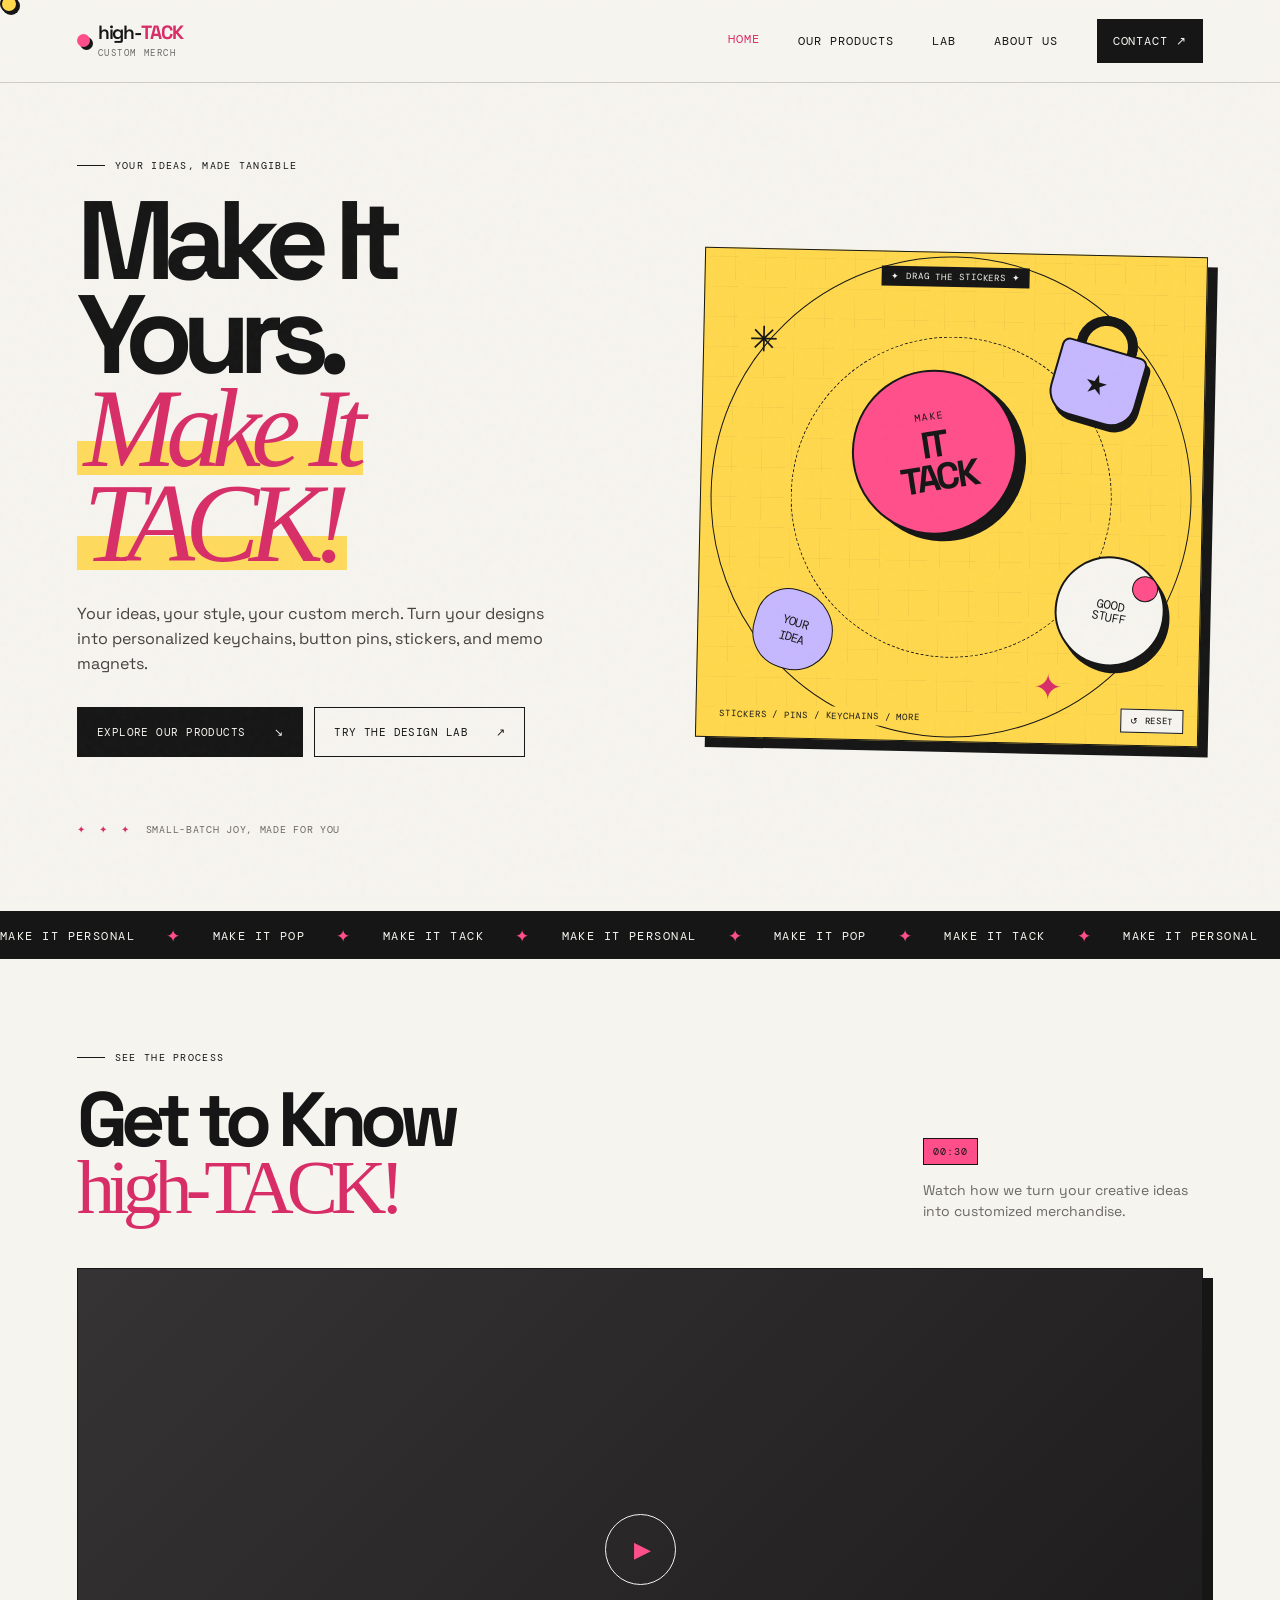
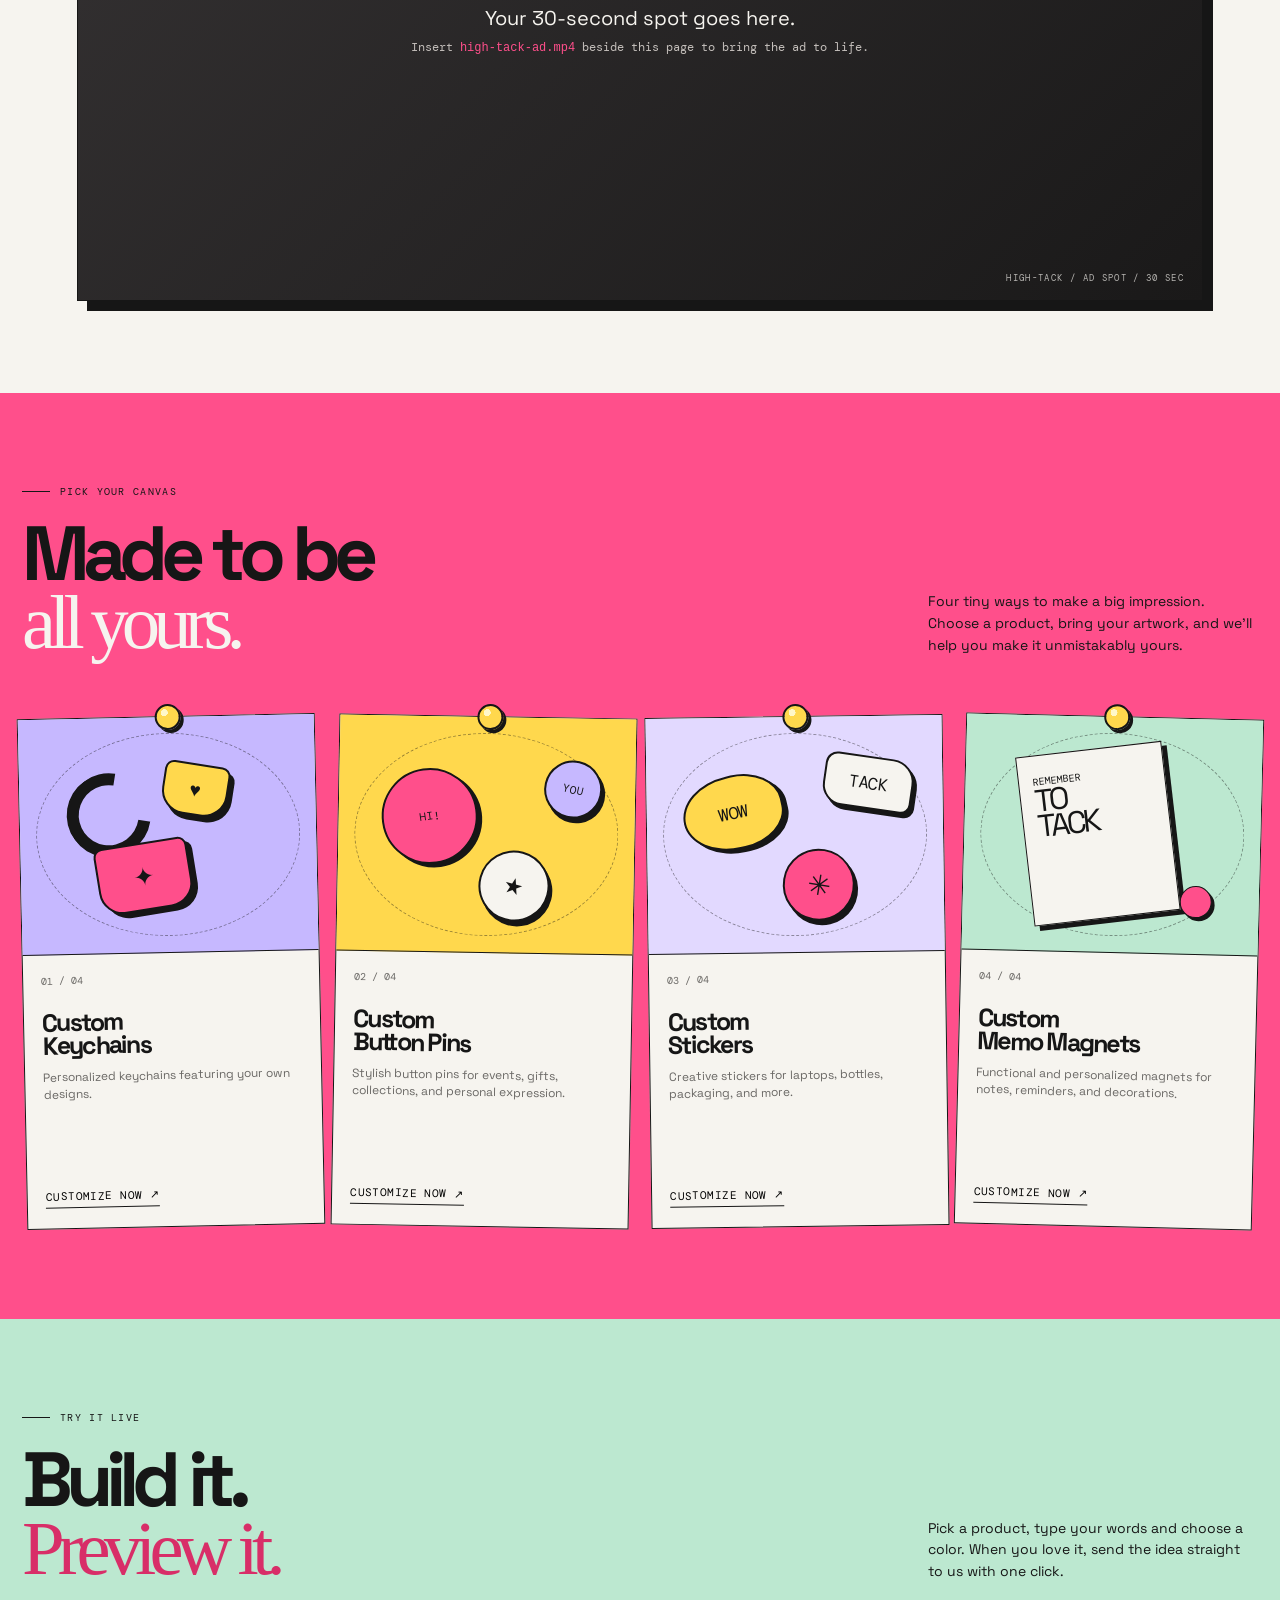
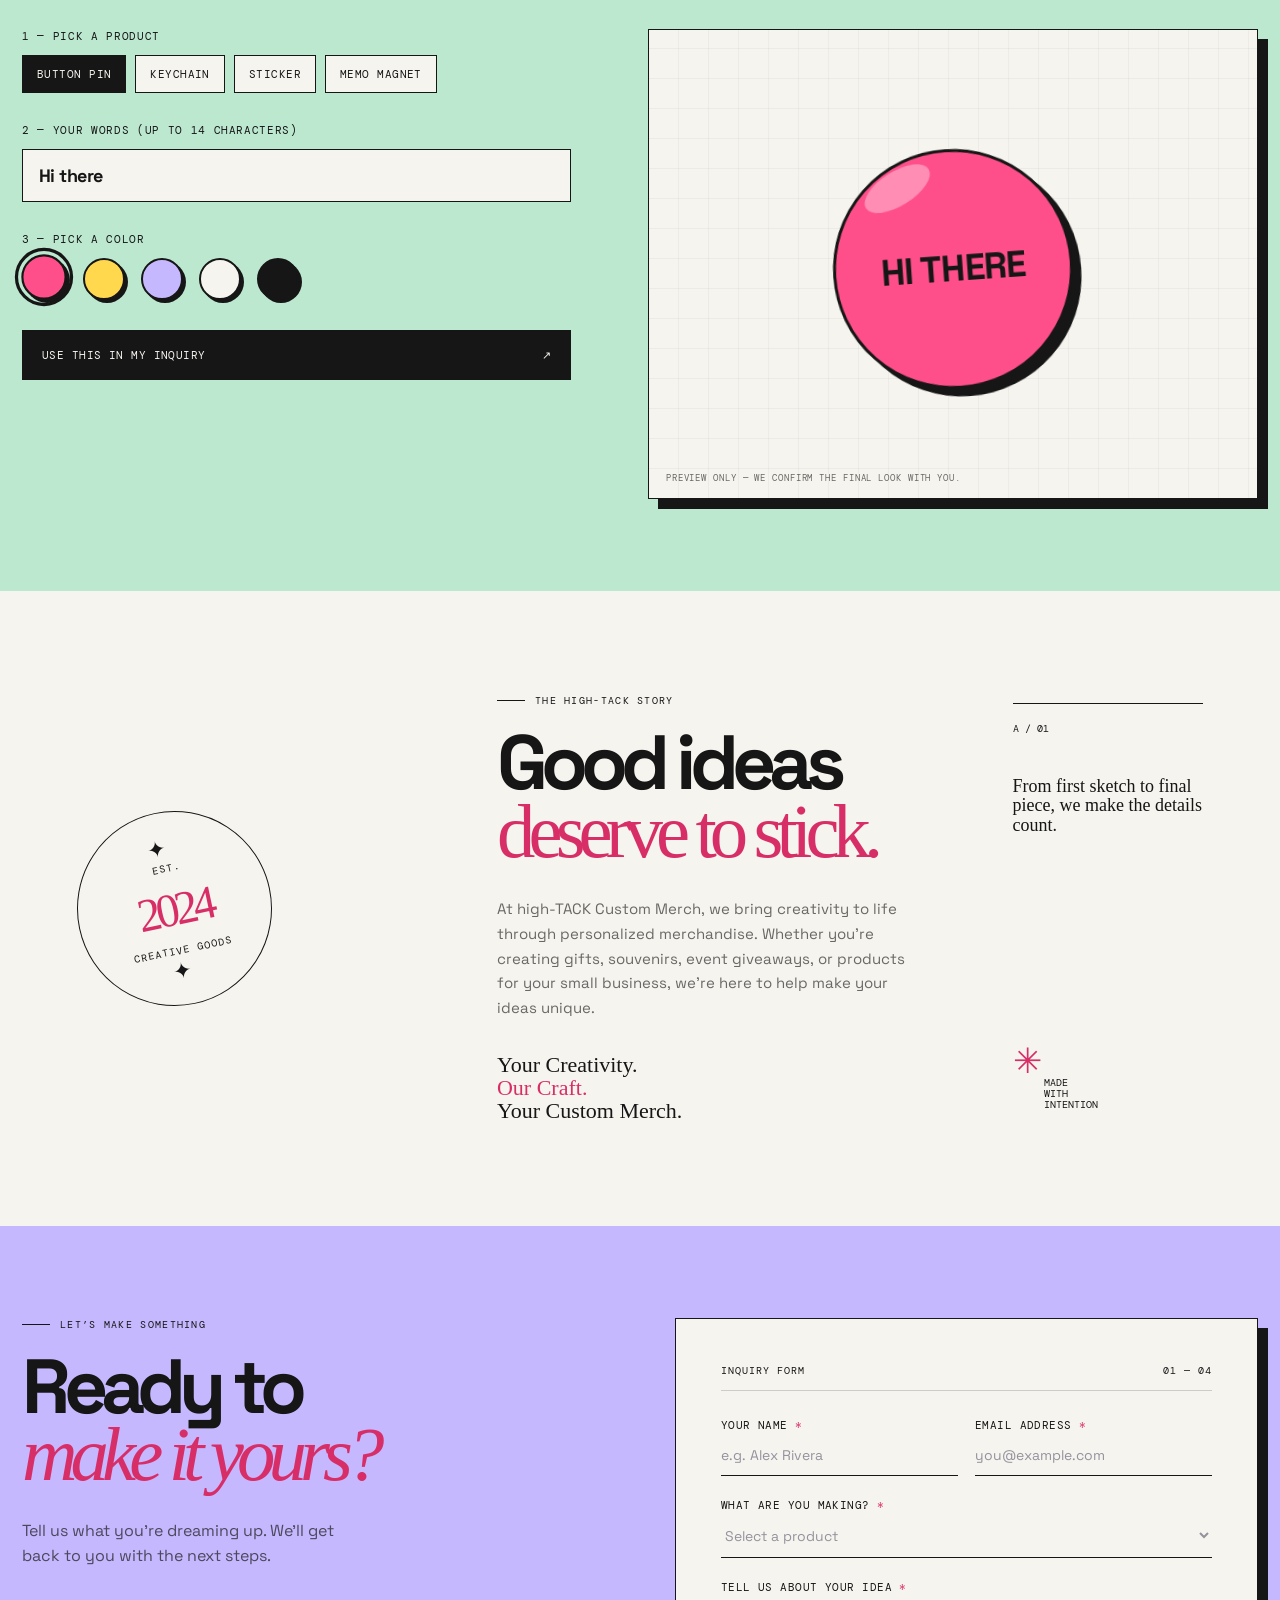
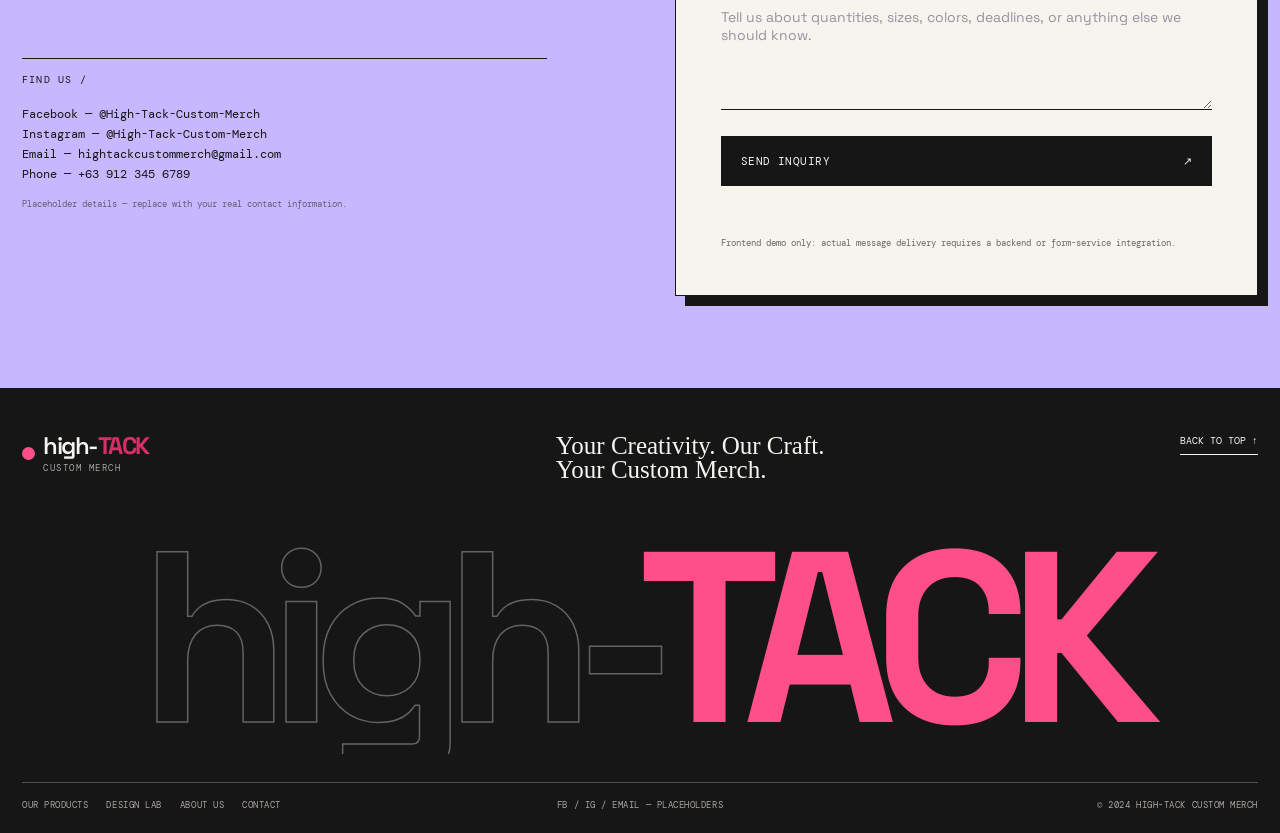
==== index.html @ 94d17070 "Merge branch 'Initial-revise' of https://github.com/xieaan/High-TACK-Custom-Merch into Initial" ====
<!doctype html>
<html lang="en">
<head>
  <meta charset="UTF-8" />
  <meta name="viewport" content="width=device-width, initial-scale=1.0" />
  <meta name="description" content="high-TACK Custom Merch turns your ideas into keychains, button pins, stickers, and memo magnets." />
  <meta name="theme-color" content="#f6f4ef" />

  <!-- Link preview info (shown when the page is shared) -->
  <meta property="og:type" content="website" />
  <meta property="og:title" content="high-TACK Custom Merch | Make It Yours" />
  <meta property="og:description" content="Turn your designs into personalized keychains, button pins, stickers, and memo magnets." />

  <title>high-TACK Custom Merch | Make It Yours</title>

  <!-- Small pink-dot favicon so the browser tab has an icon -->
  <link rel="icon" href="data:image/svg+xml,%3Csvg xmlns='http://www.w3.org/2000/svg' viewBox='0 0 64 64'%3E%3Ccircle cx='32' cy='32' r='26' fill='%23ff4f8b' stroke='%23161616' stroke-width='6'/%3E%3C/svg%3E" />

  <!-- Marks the page as "JavaScript is running" so the scroll-reveal effect is safe (content never stays hidden) -->
  <script>document.documentElement.classList.add('js');</script>

  <link rel="preconnect" href="https://fonts.googleapis.com" />
  <link rel="preconnect" href="https://fonts.gstatic.com" crossorigin />
  <link href="https://fonts.googleapis.com/css2?family=DM+Mono:wght@400;500&family=Space+Grotesk:wght@400;500;600;700&display=swap" rel="stylesheet" />
  <link rel="stylesheet" href="style.css" />
  <link rel="stylesheet" href="https://pyscript.net/releases/2024.1.1/core.css" />
  <script type="module" src="https://pyscript.net/releases/2024.1.1/core.js"></script>
</head>
<!-- The "home" anchor lives on the body because the sticky header can't be a scroll target -->
<body id="home">
  <div class="site-noise" aria-hidden="true"></div>

  <!-- The "tack thread" scroll progress bar -->
  <div class="tack-progress" aria-hidden="true"><span></span></div>

  <header class="site-header">
    <nav class="nav-shell" aria-label="Main navigation">
      <a class="brand-lockup" href="#home" aria-label="high-TACK Custom Merch home">
        <span class="brand-dot" aria-hidden="true"></span>
        <span class="brand-wordmark">high-<strong>TACK</strong></span>
        <span class="brand-subline">custom merch</span>
      </a>
      <button class="menu-toggle" type="button" aria-expanded="false" aria-controls="site-menu">
        <span></span><span></span><span></span>
        <span class="sr-only">Open navigation menu</span>
      </button>
      <div class="site-menu" id="site-menu">
        <a class="active" href="#home" aria-current="true">Home</a>
        <a href="#products">Our Products</a>
        <a href="#lab">Lab</a>
        <a href="#about">About Us</a>
        <a href="#contact" class="nav-cta">Contact <span aria-hidden="true">↗</span></a>
      </div>
    </nav>
  </header>

  <main>
    <section class="hero-section section-pad">
      <div class="hero-copy">
        <p class="eyebrow"><span class="eyebrow-line"></span> Your ideas, made tangible</p>
        <h1>Make It Yours.<br /><em>Make It TACK!</em></h1>
        <p class="hero-lede">Your ideas, your style, your custom merch. Turn your designs into personalized keychains, button pins, stickers, and memo magnets.</p>
        <div class="hero-actions">
          <a class="button button-dark" href="#products">Explore Our Products <span aria-hidden="true">↘</span></a>
          <a class="button button-light" href="#lab">Try the Design Lab <span aria-hidden="true">↗</span></a>
        </div>
        <div class="hero-proof"><span class="proof-stars" aria-hidden="true">✦ ✦ ✦</span><span>Small-batch joy, made for you</span></div>
      </div>

      <!-- The stickers marked "draggable" can be moved around -->
      <div class="hero-art" role="group" aria-label="Interactive sticker collage. Drag the stickers to rearrange them.">
        <div class="art-orbit orbit-one" aria-hidden="true"></div>
        <div class="art-orbit orbit-two" aria-hidden="true"></div>
        <div class="art-sticker sticker-main draggable" tabindex="0" role="button" aria-roledescription="draggable sticker" aria-label="Make it TACK sticker. Drag it, or use the arrow keys to move it."><span>MAKE</span><strong>IT<br />TACK</strong></div>
        <div class="art-sticker sticker-pink draggable" tabindex="0" role="button" aria-roledescription="draggable sticker" aria-label="Your idea sticker. Drag it, or use the arrow keys to move it."><span>YOUR<br />IDEA</span></div>
        <div class="art-keychain draggable" tabindex="0" role="button" aria-roledescription="draggable keychain" aria-label="Star keychain. Drag it, or use the arrow keys to move it."><div class="key-ring"></div><div class="key-tag">★</div></div>
        <div class="art-pin draggable" tabindex="0" role="button" aria-roledescription="draggable pin" aria-label="Good stuff pin. Drag it, or use the arrow keys to move it."><span>GOOD<br />STUFF</span></div>
        <div class="art-spark spark-a" aria-hidden="true">✳</div>
        <div class="art-spark spark-b" aria-hidden="true">✦</div>
        <p class="art-hint" aria-hidden="true">✦ Drag the stickers ✦</p>
        <p class="art-caption">STICKERS / PINS / KEYCHAINS / MORE</p>
        <button class="art-reset" type="button">↺ Reset</button>
      </div>
    </section>

    <!-- Decorative slogan strip. The script at the bottom repeats this set so the loop is seamless. -->
    <section class="marquee-bar" aria-label="Brand slogans">
      <div class="marquee-track" aria-hidden="true" style="padding-right: 31px;"><span>MAKE IT PERSONAL</span><span class="marquee-star">✦</span><span>MAKE IT POP</span><span class="marquee-star">✦</span><span>MAKE IT TACK</span><span class="marquee-star">✦</span></div>
    </section>

    <section class="video-section section-pad" id="ad">
      <div class="section-heading split-heading reveal">
        <div>
          <p class="eyebrow"><span class="eyebrow-line"></span> See the process</p>
          <h2>Get to Know<br /><span>high-TACK!</span></h2>
        </div>
        <div class="heading-note"><span class="duration-badge">00:30</span><p>Watch how we turn your creative ideas into customized merchandise.</p></div>
      </div>
      <div class="video-frame reveal">
        <video id="promo-video" controls playsinline preload="metadata" aria-label="high-TACK 30-second promotional advertisement">
          <source src="high-tack-ad.mp4" type="video/mp4" />
          Your browser does not support the video element.
        </video>
        <div class="video-fallback" id="video-fallback" hidden>
          <div class="play-disc" aria-hidden="true">▶</div>
          <p class="fallback-title">Your 30-second spot goes here.</p>
          <p>Insert <code>high-tack-ad.mp4</code> beside this page to bring the ad to life.</p>
        </div>
        <div class="video-corner-label">HIGH-TACK / AD SPOT / 30 SEC</div>
      </div>
    </section>

    <section class="products-section section-pad" id="products">
      <div class="section-heading products-heading reveal">
        <div>
          <p class="eyebrow"><span class="eyebrow-line"></span> Pick your canvas</p>
          <h2>Made to be<br /><span>all yours.</span></h2>
        </div>
        <p class="section-intro">Four tiny ways to make a big impression. Choose a product, bring your artwork, and we’ll help you make it unmistakably yours.</p>
      </div>
      <div class="product-grid">
        <article class="product-card product-pink">
          <div class="product-art art-keychains"><div class="mini-ring"></div><div class="mini-tag">✦</div><div class="mini-tag mini-tag-two">♥</div></div>
          <div class="product-meta"><span class="product-number">01 / 04</span><h3>Custom<br />Keychains</h3><p>Personalized keychains featuring your own designs.</p><button class="text-button js-customize" type="button" data-product="Custom Keychains">Customize Now <span aria-hidden="true">↗</span></button></div>
        </article>
        <article class="product-card product-yellow">
          <div class="product-art art-buttons"><div class="button-pin pin-one">HI!</div><div class="button-pin pin-two">★</div><div class="button-pin pin-three">YOU</div></div>
          <div class="product-meta"><span class="product-number">02 / 04</span><h3>Custom<br />Button Pins</h3><p>Stylish button pins for events, gifts, collections, and personal expression.</p><button class="text-button js-customize" type="button" data-product="Custom Button Pins">Customize Now <span aria-hidden="true">↗</span></button></div>
        </article>
        <article class="product-card product-lilac">
          <div class="product-art art-stickers"><span class="sticker-shape sticker-shape-one">WOW</span><span class="sticker-shape sticker-shape-two">✳</span><span class="sticker-shape sticker-shape-three">TACK</span></div>
          <div class="product-meta"><span class="product-number">03 / 04</span><h3>Custom<br />Stickers</h3><p>Creative stickers for laptops, bottles, packaging, and more.</p><button class="text-button js-customize" type="button" data-product="Custom Stickers">Customize Now <span aria-hidden="true">↗</span></button></div>
        </article>
        <article class="product-card product-mint">
          <div class="product-art art-magnets"><div class="memo-card">REMEMBER<br /><strong>TO<br />TACK</strong></div><div class="magnet-dot"></div></div>
          <div class="product-meta"><span class="product-number">04 / 04</span><h3>Custom<br />Memo Magnets</h3><p>Functional and personalized magnets for notes, reminders, and decorations.</p><button class="text-button js-customize" type="button" data-product="Custom Memo Magnets">Customize Now <span aria-hidden="true">↗</span></button></div>
        </article>
      </div>
    </section>

    <!-- The Design Lab. Visitors preview an idea, then send it to the inquiry form. -->
    <section class="lab-section section-pad" id="lab">
      <div class="section-heading lab-heading reveal">
        <div>
          <p class="eyebrow"><span class="eyebrow-line"></span> Try it live</p>
          <h2>Build it.<br /><span>Preview it.</span></h2>
        </div>
        <p class="section-intro">Pick a product, type your words and choose a color. When you love it, send the idea straight to us with one click.</p>
      </div>

      <div class="lab-grid reveal">
        <div class="lab-controls" id="lab-controls">
          <fieldset>
            <legend>1 — Pick a product</legend>
            <div class="choice-row">
              <label class="choice"><input type="radio" name="lab-type" value="pin" checked /><span>Button Pin</span></label>
              <label class="choice"><input type="radio" name="lab-type" value="keychain" /><span>Keychain</span></label>
              <label class="choice"><input type="radio" name="lab-type" value="sticker" /><span>Sticker</span></label>
              <label class="choice"><input type="radio" name="lab-type" value="magnet" /><span>Memo Magnet</span></label>
            </div>
          </fieldset>

          <div class="lab-field">
            <label class="lab-legend" for="lab-text-input">2 — Your words (up to 14 characters)</label>
            <input id="lab-text-input" type="text" maxlength="14" value="Hi there" autocomplete="off" />
          </div>

          <fieldset>
            <legend>3 — Pick a color</legend>
            <div class="swatch-row">
              <label class="swatch"><input type="radio" name="lab-color" value="Hot Pink" data-bg="#ff4f8b" data-fg="#161616" checked /><span class="swatch-dot" style="background:#ff4f8b"></span><span class="sr-only">Hot Pink</span></label>
              <label class="swatch"><input type="radio" name="lab-color" value="Sunny Yellow" data-bg="#ffd84d" data-fg="#161616" /><span class="swatch-dot" style="background:#ffd84d"></span><span class="sr-only">Sunny Yellow</span></label>
              <label class="swatch"><input type="radio" name="lab-color" value="Lilac" data-bg="#c6b8ff" data-fg="#161616" /><span class="swatch-dot" style="background:#c6b8ff"></span><span class="sr-only">Lilac</span></label>
              <label class="swatch"><input type="radio" name="lab-color" value="Paper White" data-bg="#f6f4ef" data-fg="#161616" /><span class="swatch-dot" style="background:#f6f4ef"></span><span class="sr-only">Paper White</span></label>
              <label class="swatch"><input type="radio" name="lab-color" value="Ink Black" data-bg="#161616" data-fg="#f6f4ef" /><span class="swatch-dot" style="background:#161616"></span><span class="sr-only">Ink Black</span></label>
            </div>
          </fieldset>

          <button class="button button-dark lab-send" id="lab-send" type="button">Use this in my inquiry <span aria-hidden="true">↗</span></button>
          <p class="lab-status" id="lab-status" role="status" aria-live="polite"></p>
        </div>

        <div class="lab-stage" id="lab-stage" data-type="pin">
          <div class="lab-item" id="lab-item"><span id="lab-preview-text">Hi there</span></div>
          <p class="lab-caption">Preview only — we confirm the final look with you.</p>
        </div>
      </div>
    </section>

    <section class="about-section section-pad" id="about">
      <div class="about-stamp" aria-hidden="true"><span>EST.</span><strong>2024</strong><span>CREATIVE GOODS</span></div>
      <div class="about-copy reveal"><p class="eyebrow"><span class="eyebrow-line"></span> The high-TACK story</p><h2>Good ideas<br /><span>deserve to stick.</span></h2><p>At high-TACK Custom Merch, we bring creativity to life through personalized merchandise. Whether you're creating gifts, souvenirs, event giveaways, or products for your small business, we're here to help make your ideas unique.</p><p class="about-tagline">Your Creativity.<br /><strong>Our Craft.</strong><br />Your Custom Merch.</p></div>
      <div class="about-side"><div class="side-note"><span class="side-note-number">A / 01</span><p>From first sketch to final piece, we make the details count.</p></div><div class="side-doodle" aria-hidden="true">✳<br /><span>made<br />with<br />intention</span></div></div>
    </section>

    <section class="contact-section section-pad" id="contact">
      <div class="contact-intro reveal"><p class="eyebrow"><span class="eyebrow-line"></span> Let’s make something</p><h2>Ready to<br /><em>make it yours?</em></h2><p>Tell us what you’re dreaming up. We’ll get back to you with the next steps.</p><div class="contact-placeholder"><span>FIND US /</span><p>Facebook — @High-Tack-Custom-Merch<br />Instagram — @High-Tack-Custom-Merch<br />Email — hightackcustommerch@gmail.com<br />Phone — +63 912 345 6789</p><small>Placeholder details — replace with your real contact information.</small></div></div>

      <!-- onsubmit stops the page from reloading if the form is sent before Python has finished loading -->
      <form class="inquiry-form reveal" id="inquiry-form" novalidate onsubmit="event.preventDefault()" aria-describedby="form-feedback">
        <div class="form-topline"><span>INQUIRY FORM</span><span>01 — 04</span></div>
        <div class="field-grid"><label for="name">Your name <span>*</span><input id="name" name="name" type="text" autocomplete="name" placeholder="e.g. Alex Rivera" required /></label><label for="email">Email address <span>*</span><input id="email" name="email" type="email" autocomplete="email" placeholder="you@example.com" required /></label></div>
        <label for="product">What are you making? <span>*</span><select id="product" name="product" required><option value="">Select a product</option><option>Custom Keychains</option><option>Custom Button Pins</option><option>Custom Stickers</option><option>Custom Memo Magnets</option><option>Something else</option></select></label>
        <label for="message">Tell us about your idea <span>*</span><textarea id="message" name="message" rows="5" placeholder="Tell us about quantities, sizes, colors, deadlines, or anything else we should know." required></textarea></label>
        <button class="button button-dark form-submit" type="submit">Send Inquiry <span aria-hidden="true">↗</span></button>
        <div class="form-feedback" id="form-feedback" role="status" aria-live="polite"></div>
        <p class="form-disclaimer">Frontend demo only: actual message delivery requires a backend or form-service integration.</p>
      </form>
    </section>
  </main>

  <footer class="site-footer">
    <div class="footer-main"><a class="brand-lockup footer-brand" href="#home"><span class="brand-dot" aria-hidden="true"></span><span class="brand-wordmark">high-<strong>TACK</strong></span><span class="brand-subline">custom merch</span></a><p class="footer-tagline">Your Creativity. Our Craft.<br />Your Custom Merch.</p><a class="back-to-top" href="#home">Back to top <span aria-hidden="true">↑</span></a></div>
    <!-- Giant decorative wordmark -->
    <p class="footer-giant" aria-hidden="true">high-<span>TACK</span></p>
    <div class="footer-bottom"><div class="footer-links"><a href="#products">Our Products</a><a href="#lab">Design Lab</a><a href="#about">About Us</a><a href="#contact">Contact</a></div><div class="footer-social">FB / IG / EMAIL — placeholders</div><p>© 2024 high-TACK Custom Merch</p></div>
  </footer>

  <script>
    // Small presentation-only behavior stays in JavaScript; Python handles form feedback and validation.

    // ---------- Mobile menu ----------
    const menuToggle = document.querySelector('.menu-toggle');
    const siteMenu = document.querySelector('.site-menu');
    const menuLabel = menuToggle.querySelector('.sr-only');

    function setMenu(open) {
      menuToggle.setAttribute('aria-expanded', String(open));
      siteMenu.classList.toggle('is-open', open);
      menuLabel.textContent = open ? 'Close navigation menu' : 'Open navigation menu';
    }

    menuToggle.addEventListener('click', () => {
      setMenu(menuToggle.getAttribute('aria-expanded') !== 'true');
    });
    siteMenu.querySelectorAll('a').forEach((link) => link.addEventListener('click', () => setMenu(false)));

    // Esc closes the menu and puts the keyboard focus back on the button
    document.addEventListener('keydown', (event) => {
      if (event.key === 'Escape' && menuToggle.getAttribute('aria-expanded') === 'true') {
        setMenu(false);
        menuToggle.focus();
      }
    });

    // Clicking anywhere outside the menu closes it
    document.addEventListener('click', (event) => {
      if (!siteMenu.contains(event.target) && !menuToggle.contains(event.target)) setMenu(false);
    });

    // Growing the window to desktop size closes the mobile menu
    window.matchMedia('(min-width: 901px)').addEventListener('change', (event) => {
      if (event.matches) setMenu(false);
    });

    // ---------- Highlight the nav link for the section you are viewing ----------
    const navLinks = siteMenu.querySelectorAll('a:not(.nav-cta)');
    // Listed in page order. The last one whose top has passed the "reading line" wins.
    const spyTargets = [
      { section: document.querySelector('.hero-section'), href: '#home' },
      { section: document.querySelector('#ad'),           href: '#home' },     // video section keeps Home lit
      { section: document.querySelector('#products'),     href: '#products' },
      { section: document.querySelector('#lab'),          href: '#lab' },
      { section: document.querySelector('#about'),        href: '#about' },
      { section: document.querySelector('#contact'),      href: '#contact' }  // no matching link, so nothing is lit
    ];

    function setActiveLink(href) {
      navLinks.forEach((link) => {
        const isActive = link.getAttribute('href') === href;
        link.classList.toggle('active', isActive);
        if (isActive) link.setAttribute('aria-current', 'true');
        else link.removeAttribute('aria-current');
      });
    }

    function updateActiveLink() {
      const readingLine = window.innerHeight * 0.35; // 35% down the screen
      let current = '#home';
      spyTargets.forEach((target) => {
        if (target.section.getBoundingClientRect().top <= readingLine) current = target.href;
      });
      setActiveLink(current);
    }

    window.addEventListener('scroll', updateActiveLink, { passive: true });
    window.addEventListener('resize', updateActiveLink);
    updateActiveLink();

    // ---------- Tack-thread scroll progress ----------
    const progressBar = document.querySelector('.tack-progress');
    function updateProgress() {
      const maxScroll = document.documentElement.scrollHeight - window.innerHeight;
      const amount = maxScroll > 0 ? Math.min(1, window.scrollY / maxScroll) : 0;
      progressBar.style.setProperty('--progress', amount);
    }
    window.addEventListener('scroll', updateProgress, { passive: true });
    window.addEventListener('resize', updateProgress);
    updateProgress();

    // ---------- Sections fade up when you reach them ----------
    const revealItems = document.querySelectorAll('.reveal');
    if ('IntersectionObserver' in window) {
      const revealer = new IntersectionObserver((entries, observer) => {
        entries.forEach((entry) => {
          if (!entry.isIntersecting) return;
          entry.target.classList.add('is-visible');
          observer.unobserve(entry.target); // only animate once
        });
      }, { threshold: 0.12 });
      revealItems.forEach((item) => revealer.observe(item));
    } else {
      revealItems.forEach((item) => item.classList.add('is-visible'));
    }

    // ---------- Draggable hero stickers ----------
    const heroArt = document.querySelector('.hero-art');
    const draggables = heroArt.querySelectorAll('.draggable');
    const positions = new Map();   // remembers how far each sticker has moved
    let topLayer = 3;              // the sticker you touch last goes on top

    function moveSticker(el, x, y) {
      // keep stickers from being flung completely out of the box
      const limitX = heroArt.clientWidth * 0.45;
      const limitY = heroArt.clientHeight * 0.45;
      const safeX = Math.max(-limitX, Math.min(limitX, x));
      const safeY = Math.max(-limitY, Math.min(limitY, y));
      positions.set(el, { x: safeX, y: safeY });
      el.style.setProperty('--dx', safeX + 'px');
      el.style.setProperty('--dy', safeY + 'px');
      heroArt.classList.add('has-dragged'); // hides the "Drag the stickers" hint
    }

    draggables.forEach((el) => {
      positions.set(el, { x: 0, y: 0 });
      let startX = 0, startY = 0, originX = 0, originY = 0;

      el.addEventListener('pointerdown', (event) => {
        if (event.button !== undefined && event.button !== 0) return; // left click / touch only
        el.setPointerCapture(event.pointerId);
        startX = event.clientX;
        startY = event.clientY;
        originX = positions.get(el).x;
        originY = positions.get(el).y;
        el.style.zIndex = ++topLayer;
        el.classList.add('is-dragging');
      });

      el.addEventListener('pointermove', (event) => {
        if (!el.classList.contains('is-dragging')) return;
        moveSticker(el, originX + event.clientX - startX, originY + event.clientY - startY);
      });

      const stopDrag = () => el.classList.remove('is-dragging');
      el.addEventListener('pointerup', stopDrag);
      el.addEventListener('pointercancel', stopDrag);

      // keyboard support: arrow keys nudge the focused sticker
      el.addEventListener('keydown', (event) => {
        const steps = { ArrowLeft: [-16, 0], ArrowRight: [16, 0], ArrowUp: [0, -16], ArrowDown: [0, 16] };
        const step = steps[event.key];
        if (!step) return;
        event.preventDefault();
        const current = positions.get(el);
        el.style.zIndex = ++topLayer;
        moveSticker(el, current.x + step[0], current.y + step[1]);
      });
    });

    heroArt.querySelector('.art-reset').addEventListener('click', () => {
      draggables.forEach((el) => {
        positions.set(el, { x: 0, y: 0 });
        el.style.setProperty('--dx', '0px');
        el.style.setProperty('--dy', '0px');
      });
    });

    // ---------- Design Lab ----------
    const labStage = document.querySelector('#lab-stage');
    const labItem = document.querySelector('#lab-item');
    const labTextInput = document.querySelector('#lab-text-input');
    const labPreviewText = document.querySelector('#lab-preview-text');
    const labStatus = document.querySelector('#lab-status');

    // Links each lab product to the option in the inquiry form
    const labProducts = {
      pin:      { label: 'Button Pin',  option: 'Custom Button Pins' },
      keychain: { label: 'Keychain',    option: 'Custom Keychains' },
      sticker:  { label: 'Sticker',     option: 'Custom Stickers' },
      magnet:   { label: 'Memo Magnet', option: 'Custom Memo Magnets' }
    };

    function readLab() {
      const type = document.querySelector('input[name="lab-type"]:checked').value;
      const color = document.querySelector('input[name="lab-color"]:checked');
      const text = labTextInput.value.trim() || 'Your idea';
      return { type, color, text };
    }

    function updateLab() {
      const { type, color, text } = readLab();
      labStage.dataset.type = type;
      labItem.style.setProperty('--item-bg', color.dataset.bg);
      labItem.style.setProperty('--item-fg', color.dataset.fg);
      labPreviewText.textContent = text;
      // shorter words get bigger letters
      const size = text.length <= 4 ? '3.4rem' : text.length <= 8 ? '2.3rem' : '1.55rem';
      labPreviewText.style.fontSize = size;
      labStatus.textContent = '';
    }

    const labControls = document.querySelector('#lab-controls');
    labControls.addEventListener('input', updateLab);
    labControls.addEventListener('change', updateLab);
    updateLab();

    // Gentle 3D tilt that follows the mouse (skipped for people who prefer reduced motion)
    if (!window.matchMedia('(prefers-reduced-motion: reduce)').matches) {
      labStage.addEventListener('pointermove', (event) => {
        const box = labStage.getBoundingClientRect();
        const x = (event.clientX - box.left) / box.width - 0.5;
        const y = (event.clientY - box.top) / box.height - 0.5;
        labItem.style.setProperty('--tilt-x', (-y * 14) + 'deg');
        labItem.style.setProperty('--tilt-y', (x * 14) + 'deg');
      });
      labStage.addEventListener('pointerleave', () => {
        labItem.style.setProperty('--tilt-x', '0deg');
        labItem.style.setProperty('--tilt-y', '0deg');
      });
    }

    // Sends the design idea into the inquiry form, then scrolls to it
    document.querySelector('#lab-send').addEventListener('click', () => {
      const { type, color, text } = readLab();
      const info = labProducts[type];
      const note = `Design idea: ${info.label} with the words "${text}" in ${color.value}.`;

      document.querySelector('#product').value = info.option;
      const message = document.querySelector('#message');
      const existing = message.value.trim();
      if (!existing) {
        message.value = note;
      } else if (!existing.includes(note)) {
        message.value = existing + '\n\n' + note;
      }

      labStatus.textContent = 'Added to the inquiry form below ✓';
      document.querySelector('#contact').scrollIntoView(); // smooth scrolling comes from the CSS
    });

    // ---------- Seamless slogan strip ----------
    // The CSS animation slides the track by 25%, so we repeat the set 8 times
    // (25% = exactly 2 sets), which makes the loop invisible.
    const marqueeTrack = document.querySelector('.marquee-track');
    marqueeTrack.innerHTML = marqueeTrack.innerHTML.repeat(8);

    // ---------- Video fallback ----------
    // A missing file fires its error on the <source> tag (not the <video> tag), so we listen to both.
    const promoVideo = document.querySelector('#promo-video');
    const promoSource = promoVideo.querySelector('source');
    const videoFallback = document.querySelector('#video-fallback');
    const showVideoFallback = () => {
      promoVideo.hidden = true;
      videoFallback.hidden = false;
    };
    promoSource.addEventListener('error', showVideoFallback);
    promoVideo.addEventListener('error', showVideoFallback);
  </script>

  <script type="py">
"""PyScript interactions for high-TACK's frontend-only inquiry experience."""
import re
from pyscript import document, when

FIELD_IDS = ["name", "email", "product", "message"]

def set_feedback(message, kind):
    feedback = document.querySelector("#form-feedback")
    feedback.innerText = message
    feedback.className = f"form-feedback {kind}"

def mark_invalid(invalid_ids):
    """Flag problem fields for screen readers and put the cursor in the first one."""
    for field_id in FIELD_IDS:
        field = document.querySelector("#" + field_id)
        if field_id in invalid_ids:
            field.setAttribute("aria-invalid", "true")
        else:
            field.removeAttribute("aria-invalid")
    if invalid_ids:
        document.querySelector("#" + invalid_ids[0]).focus()

@when("submit", "#inquiry-form")
def validate_inquiry(event):
    event.preventDefault()
    name = document.querySelector("#name").value.strip()
    email = document.querySelector("#email").value.strip()
    product = document.querySelector("#product").value.strip()
    message = document.querySelector("#message").value.strip()

    missing = []
    missing_ids = []
    if not name:
        missing.append("your name")
        missing_ids.append("name")
    if not email:
        missing.append("your email")
        missing_ids.append("email")
    if not product:
        missing.append("a product")
        missing_ids.append("product")
    if not message:
        missing.append("a few details")
        missing_ids.append("message")
    if missing:
        mark_invalid(missing_ids)
        set_feedback("Please add " + ", ".join(missing) + ".", "error")
        return
    if not re.match(r"^[^@\s]+@[^@\s]+\.[^@\s]+$", email):
        mark_invalid(["email"])
        set_feedback("That email looks a little off — please check it and try again.", "error")
        return

    mark_invalid([])
    set_feedback(f"Thanks, {name}! We've noted your inquiry about: {product}. This frontend demo is ready for a backend or form-service connection.", "success")
    document.querySelector("#inquiry-form").reset()

@when("click", ".js-customize")
def choose_product(event):
    product_name = event.currentTarget.getAttribute("data-product")
    document.querySelector("#product").value = product_name
    # The smooth scrolling comes from "scroll-behavior: smooth" in style.css
    document.querySelector("#contact").scrollIntoView()
</script>
</body>
</html>
---- style.css ----
:root {
  --ink: #161616;
  --paper: #f6f4ef;
  --hot: #ff4f8b;
  --hot-dark: #d82e68;
  --lilac: #c6b8ff;
  --yellow: #ffd84d;
  --mint: #bce8d0;
  --line: rgba(22, 22, 22, .18);
  --muted: #6a6865;
  --serif: Georgia, 'Times New Roman', serif;
  --sans: 'Space Grotesk', Arial, sans-serif;
  --mono: 'DM Mono', monospace;
  --shadow: 10px 10px 0 var(--ink);
}

* { box-sizing: border-box; }
/* scroll-padding-top stops the sticky header from covering section titles after a jump */
html { scroll-behavior: smooth; scroll-padding-top: 84px; }
body { margin: 0; background: var(--paper); color: var(--ink); font-family: var(--sans); overflow-x: hidden; }
a { color: inherit; text-decoration: none; }
button, input, select, textarea { font: inherit; }
button, a { -webkit-tap-highlight-color: transparent; }
button { cursor: pointer; }
.sr-only { position: absolute; width: 1px; height: 1px; padding: 0; margin: -1px; overflow: hidden; clip: rect(0,0,0,0); white-space: nowrap; border: 0; }
.site-noise { position: fixed; inset: 0; z-index: 10; pointer-events: none; opacity: .035; background-image: url("data:image/svg+xml,%3Csvg viewBox='0 0 180 180' xmlns='http://www.w3.org/2000/svg'%3E%3Cfilter id='n'%3E%3CfeTurbulence type='fractalNoise' baseFrequency='.8' numOctaves='4' stitchTiles='stitch'/%3E%3C/filter%3E%3Crect width='100%25' height='100%25' filter='url(%23n)' opacity='.7'/%3E%3C/svg%3E"); }
.section-pad { padding: 92px clamp(22px, 6vw, 96px); max-width: 1440px; margin: 0 auto; }

/* ===== TACK-THREAD SCROLL PROGRESS ===== */
.tack-progress { position: fixed; top: 0; left: 0; right: 0; height: 4px; z-index: 30; pointer-events: none; }
.tack-progress span { display: block; height: 100%; background: var(--hot); transform-origin: left; transform: scaleX(var(--progress, 0)); }
.tack-progress::after { content: ''; position: absolute; top: -5px; left: calc((100% - 14px) * var(--progress, 0)); width: 14px; height: 14px; border-radius: 50%; background: var(--yellow); border: 2px solid var(--ink); box-shadow: 2px 2px 0 var(--ink); }

/* ===== SCROLL REVEAL (only active when JavaScript is running) ===== */
.js .reveal { opacity: 0; transform: translateY(28px); transition: opacity .7s ease, transform .7s ease; }
.js .reveal.is-visible { opacity: 1; transform: none; }
@media (prefers-reduced-motion: reduce) {
  .js .reveal { opacity: 1; transform: none; transition: none; }
}

/* ===== NAVIGATION (sticky) ===== */
.site-header { border-bottom: 1px solid var(--line); position: sticky; top: 0; z-index: 20; background: rgba(246,244,239,.93); backdrop-filter: blur(12px); }
.nav-shell { max-width: 1440px; margin: auto; min-height: 82px; padding: 0 clamp(22px, 6vw, 96px); display: flex; align-items: center; justify-content: space-between; gap: 30px; }
.brand-lockup { display: grid; grid-template-columns: auto auto; grid-template-rows: auto auto; column-gap: 8px; align-items: center; line-height: 1; }
.brand-dot { width: 13px; height: 13px; border-radius: 50%; background: var(--hot); display: inline-block; grid-row: 1 / span 2; box-shadow: 3px 3px 0 var(--ink); }
.brand-wordmark { font-weight: 600; letter-spacing: -.06em; font-size: 1.2rem; }
.brand-wordmark strong { color: var(--hot-dark); font-weight: 700; }
.brand-subline { font: 9px var(--mono); letter-spacing: .17em; text-transform: uppercase; color: var(--muted); margin-top: 4px; }
.site-menu { display: flex; align-items: center; gap: clamp(22px, 3vw, 44px); font: 12px var(--mono); text-transform: uppercase; letter-spacing: .08em; }
.site-menu a { transition: color .2s ease, transform .2s ease; }
.site-menu a:hover, .site-menu a.active { color: var(--hot-dark); transform: translateY(-2px); }
.site-menu .nav-cta { border: 1px solid var(--ink); padding: 13px 15px; background: var(--ink); color: var(--paper); }
.site-menu .nav-cta:hover { background: var(--hot); border-color: var(--hot); color: var(--ink); }
.menu-toggle { display: none; border: 0; background: none; padding: 8px; }
.menu-toggle span:not(.sr-only) { width: 27px; height: 2px; background: var(--ink); display: block; margin: 5px 0; transition: transform .2s ease, opacity .2s ease; }
/* Hamburger turns into an X when the menu is open */
.menu-toggle span:not(.sr-only) { transform-origin: center; }
.menu-toggle[aria-expanded="true"] span:nth-child(1) { transform: translateY(7px) rotate(45deg); }
.menu-toggle[aria-expanded="true"] span:nth-child(2) { opacity: 0; }
.menu-toggle[aria-expanded="true"] span:nth-child(3) { transform: translateY(-7px) rotate(-45deg); }
.site-menu a:focus-visible, .menu-toggle:focus-visible { outline: 3px solid var(--hot-dark); outline-offset: 4px; }

.hero-section { min-height: 665px; display: grid; grid-template-columns: minmax(0, 1fr) minmax(360px, .92fr); gap: 6vw; align-items: center; padding-top: 76px; padding-bottom: 75px; }
.hero-copy { position: relative; z-index: 1; }
.eyebrow { display: flex; align-items: center; gap: 10px; font: 10px var(--mono); letter-spacing: .13em; text-transform: uppercase; margin: 0 0 22px; }
.eyebrow-line { width: 28px; height: 1px; background: currentColor; display: inline-block; }
h1, h2, h3, p { margin-top: 0; }
h1 { font-size: clamp(4.2rem, 8.7vw, 8.4rem); letter-spacing: -.1em; line-height: .84; max-width: 900px; margin-bottom: 32px; }
h1 em, h2 span, h2 em { color: var(--hot-dark); font-family: var(--serif); font-weight: 400; letter-spacing: -.09em; }
/* Marker highlight behind "Make It TACK!" */
h1 em { background: linear-gradient(transparent 60%, rgba(255, 216, 77, .9) 60% 88%, transparent 88%); padding: 0 .06em; -webkit-box-decoration-break: clone; box-decoration-break: clone; }
.hero-lede { max-width: 475px; font-size: 16px; line-height: 1.55; color: #44413e; margin-bottom: 30px; }
.hero-actions { display: flex; flex-wrap: wrap; gap: 11px; }
.button { min-height: 50px; padding: 15px 19px; display: inline-flex; align-items: center; justify-content: space-between; gap: 28px; border: 1px solid var(--ink); font: 11px var(--mono); text-transform: uppercase; letter-spacing: .04em; transition: transform .2s ease, box-shadow .2s ease, background .2s ease; }
.button:hover { transform: translate(-3px, -3px); box-shadow: 5px 5px 0 var(--ink); }
.button-dark { background: var(--ink); color: var(--paper); }
.button-dark:hover { background: var(--hot); color: var(--ink); }
.button-light { background: var(--paper); }
.button-light:hover { background: var(--yellow); }
.hero-proof { display: flex; gap: 13px; align-items: center; margin-top: 66px; font: 10px var(--mono); text-transform: uppercase; letter-spacing: .07em; color: var(--muted); }
.proof-stars { color: var(--hot-dark); letter-spacing: 4px; }

/* ===== HERO ART (improved + draggable) ===== */
.hero-art { min-height: 490px; position: relative; background: var(--yellow); overflow: hidden; border: 1px solid var(--ink); box-shadow: var(--shadow); transform: rotate(1.2deg); }
.hero-art::before { content: ''; position: absolute; inset: 0; background: repeating-linear-gradient(0deg, transparent 0 29px, rgba(22,22,22,.1) 30px), repeating-linear-gradient(90deg, transparent 0 29px, rgba(22,22,22,.1) 30px); opacity: .45; }

/* Orbits: centered in the box and sized by percentage so they scale */
.art-orbit { position: absolute; top: 50%; left: 50%; transform: translate(-50%, -50%); aspect-ratio: 1; border: 1px solid var(--ink); border-radius: 50%; }
.orbit-one { width: 96%; }
.orbit-two { width: 64%; border-style: dashed; }

.art-sticker { position: absolute; display: flex; flex-direction: column; justify-content: center; align-items: center; gap: 6px; text-align: center; line-height: .9; }

/* Drag behaviour: --dx and --dy are set by JavaScript while dragging */
.draggable { cursor: grab; touch-action: none; user-select: none; -webkit-user-select: none; }
.draggable.is-dragging { cursor: grabbing; animation-play-state: paused; }
.draggable:focus-visible { outline: 3px solid var(--ink); outline-offset: 5px; }

/* Big pink sticker: text sits close together */
.sticker-main { width: clamp(140px, 33%, 185px); aspect-ratio: 1; top: 24%; left: 30%; transform: translate(var(--dx, 0px), var(--dy, 0px)) rotate(-10deg); background: var(--hot); border: 2px solid var(--ink); border-radius: 50%; box-shadow: 8px 8px 0 var(--ink); }
.sticker-main span { font: 10px var(--mono); letter-spacing: .15em; }
.sticker-main strong { font-size: 37px; letter-spacing: -.1em; }

.sticker-pink { width: clamp(72px, 16%, 90px); aspect-ratio: 1; left: 11%; bottom: 14%; transform: translate(var(--dx, 0px), var(--dy, 0px)) rotate(15deg); border: 1px solid var(--ink); border-radius: 44% 56% 51% 49%; background: var(--lilac); font: 12px var(--mono); letter-spacing: -.05em; }

/* Keychain: ring is rotated so its gap hides behind the tag */
.art-keychain { position: absolute; right: 12%; top: 12%; transform: translate(var(--dx, 0px), var(--dy, 0px)) rotate(15deg); }
.key-ring { width: 62px; height: 62px; margin-left: 13px; border: 10px solid var(--ink); border-radius: 50%; border-right-color: transparent; transform: rotate(90deg); }
.key-tag { position: relative; z-index: 1; width: 88px; height: 75px; margin-top: -30px; display: grid; place-items: center; border: 2px solid var(--ink); background: var(--lilac); border-radius: 8px 8px 25px 25px; font-size: 27px; box-shadow: 5px 5px 0 var(--ink); }

.art-pin { position: absolute; right: 7%; bottom: 16%; width: 110px; height: 110px; border-radius: 50%; background: var(--paper); border: 2px solid var(--ink); display: grid; place-items: center; text-align: center; font: 12px var(--mono); line-height: 1; transform: translate(var(--dx, 0px), var(--dy, 0px)) rotate(9deg); box-shadow: 6px 6px 0 var(--ink); }
.art-pin::after { content: ''; position: absolute; width: 24px; height: 24px; background: var(--hot); border: 1px solid var(--ink); border-radius: 50%; top: 12px; right: 9px; }

.art-spark { position: absolute; font-size: 35px; }
.spark-a { top: 14%; left: 9%; }
.spark-b { right: 27%; bottom: 7%; color: var(--hot-dark); }

/* Caption gets a yellow background so the orbit line doesn't run through it */
.art-caption { position: absolute; z-index: 2; bottom: 14px; left: 17px; margin: 0; padding: 3px 6px; background: var(--yellow); font: 9px var(--mono); letter-spacing: .1em; }

/* Hint pill (fades out after the first drag) and reset button */
.art-hint { position: absolute; z-index: 99; top: 14px; left: 50%; transform: translateX(-50%); margin: 0; padding: 4px 9px; background: var(--ink); color: var(--paper); font: 9px var(--mono); letter-spacing: .1em; text-transform: uppercase; white-space: nowrap; transition: opacity .4s ease; pointer-events: none; }
.has-dragged .art-hint { opacity: 0; }
.art-reset { position: absolute; z-index: 99; right: 14px; bottom: 12px; padding: 5px 9px; border: 1px solid var(--ink); background: var(--paper); font: 9px var(--mono); letter-spacing: .08em; text-transform: uppercase; transition: background .2s ease; }
.art-reset:hover { background: var(--hot); }

/* Gentle floating motion (uses "translate" so it doesn't fight the rotations above) */
@keyframes float { 50% { translate: 0 -8px; } }
.sticker-main, .sticker-pink, .art-keychain, .art-pin { animation: float 5s ease-in-out infinite; }
.sticker-pink { animation-delay: -1.5s; }
.art-keychain { animation-delay: -3s; }
.art-pin { animation-delay: -4s; }
@media (prefers-reduced-motion: reduce) {
  .sticker-main, .sticker-pink, .art-keychain, .art-pin { animation: none; }
}
/* ===== END HERO ART ===== */

.marquee-bar { background: var(--ink); color: var(--paper); padding: 13px 0 11px; overflow: hidden; border-top: 1px solid var(--ink); border-bottom: 1px solid var(--ink); }
.marquee-track { display: flex; width: max-content; align-items: center; gap: 31px; font: 12px var(--mono); letter-spacing: .12em; animation: slide 28s linear infinite; }
.marquee-star { color: var(--hot); font-size: 17px; }
@keyframes slide { to { transform: translateX(-25%); } }

.section-heading { margin-bottom: 46px; }
.split-heading { display: flex; justify-content: space-between; align-items: end; gap: 30px; }
h2 { font-size: clamp(3.1rem, 6vw, 6rem); line-height: .88; letter-spacing: -.09em; margin: 0; }
.heading-note { max-width: 280px; display: flex; flex-direction: column; gap: 15px; }
.heading-note p { color: var(--muted); line-height: 1.5; font-size: 14px; margin: 0; }
.duration-badge { align-self: flex-start; padding: 6px 9px; background: var(--hot); border: 1px solid var(--ink); font: 10px var(--mono); letter-spacing: .1em; }
.video-frame { min-height: 540px; aspect-ratio: 16 / 9; position: relative; background: #2c2a2a; border: 1px solid var(--ink); overflow: hidden; box-shadow: var(--shadow); }
.video-frame video, .video-fallback { width: 100%; height: 100%; position: absolute; inset: 0; object-fit: cover; }
.video-frame video { background: radial-gradient(circle at 44% 42%, #515050, #202020 67%); }
.video-fallback { display: grid; place-items: center; align-content: center; text-align: center; color: var(--paper); padding: 20px; background: linear-gradient(135deg, #363334, #1a1919); }
.video-fallback[hidden] { display: none; }
.play-disc { width: 71px; height: 71px; display: grid; place-items: center; border: 1px solid var(--paper); border-radius: 50%; color: var(--hot); font-size: 22px; padding-left: 4px; margin-bottom: 20px; }
.fallback-title { margin: 0 0 8px; color: var(--paper); font-size: 20px; }
.video-fallback p:not(.fallback-title) { margin: 0; color: #c4bfbb; font: 12px var(--mono); }
.video-fallback code { color: var(--hot); }
.video-corner-label { position: absolute; right: 18px; bottom: 16px; color: var(--paper); font: 9px var(--mono); letter-spacing: .15em; opacity: .7; }

.products-section { background: var(--hot); max-width: none; padding-left: max(22px, calc((100vw - 1248px) / 2)); padding-right: max(22px, calc((100vw - 1248px) / 2)); }
.products-heading { max-width: 1248px; margin-left: auto; margin-right: auto; display: flex; justify-content: space-between; gap: 40px; align-items: end; }
.products-heading h2 span { color: var(--paper); }
.section-intro { max-width: 330px; font-size: 14px; line-height: 1.55; margin: 0; }
.product-grid { max-width: 1248px; margin: auto; display: grid; grid-template-columns: repeat(4, minmax(0, 1fr)); gap: 15px; padding-top: 14px; }

/* Cards are "pinned" to the board with a push-pin and a slight tilt */
.product-card { position: relative; background: var(--paper); border: 1px solid var(--ink); min-width: 0; transform: rotate(var(--tilt, 0deg)); transition: transform .25s ease, box-shadow .25s ease; }
.product-card:nth-child(1) { --tilt: -1.2deg; }
.product-card:nth-child(2) { --tilt: 1deg; }
.product-card:nth-child(3) { --tilt: -.8deg; }
.product-card:nth-child(4) { --tilt: 1.4deg; }
.product-card::before { content: ''; position: absolute; z-index: 2; top: -13px; left: 50%; width: 22px; height: 22px; margin-left: -11px; border-radius: 50%; background: radial-gradient(circle at 35% 30%, #fff8c9 0 16%, var(--yellow) 17%); border: 2px solid var(--ink); box-shadow: 3px 3px 0 var(--ink); transition: transform .25s ease; }
.product-card:hover { transform: translateY(-9px) rotate(0deg); box-shadow: 7px 7px 0 var(--ink); }
.product-card:hover::before { transform: translateY(-3px) scale(1.15); }
.product-art { height: 236px; position: relative; overflow: hidden; border-bottom: 1px solid var(--ink); }
.product-pink .product-art { background: var(--lilac); }
.product-yellow .product-art { background: var(--yellow); }
.product-lilac .product-art { background: #e2d9ff; }
.product-mint .product-art { background: var(--mint); }
.product-art::before { content: ''; position: absolute; inset: 16px; border: 1px dashed rgba(22,22,22,.42); border-radius: 50%; }
.mini-ring { position: absolute; width: 84px; height: 84px; border: 12px solid var(--ink); border-right-color: transparent; border-radius: 50%; left: 47px; top: 55px; transform: rotate(-35deg); }
.mini-tag { position: absolute; left: 76px; top: 125px; width: 94px; height: 68px; background: var(--hot); border: 2px solid var(--ink); border-radius: 9px 9px 24px 24px; display: grid; place-items: center; font-size: 25px; box-shadow: 5px 5px 0 var(--ink); transform: rotate(-8deg); }
.mini-tag-two { left: 143px; top: 47px; width: 66px; height: 52px; background: var(--yellow); font-size: 19px; transform: rotate(10deg); }
.button-pin { position: absolute; border: 2px solid var(--ink); border-radius: 50%; display: grid; place-items: center; text-align: center; font: 11px var(--mono); box-shadow: 4px 4px 0 var(--ink); }
.pin-one { width: 96px; height: 96px; top: 52px; left: 43px; background: var(--hot); transform: rotate(-9deg); }
.pin-two { width: 71px; height: 71px; top: 133px; left: 141px; background: var(--paper); transform: rotate(14deg); font-size: 22px; }
.pin-three { width: 58px; height: 58px; top: 42px; right: 33px; background: var(--lilac); transform: rotate(12deg); }
.sticker-shape { position: absolute; border: 2px solid var(--ink); display: grid; place-items: center; font: 17px var(--mono); box-shadow: 4px 4px 0 var(--ink); }
.sticker-shape-one { width: 101px; height: 74px; background: var(--yellow); transform: rotate(-12deg); top: 58px; left: 36px; border-radius: 53% 47% 48% 52%; }
.sticker-shape-two { width: 72px; height: 72px; background: var(--hot); transform: rotate(10deg); top: 132px; left: 135px; border-radius: 50%; font-size: 28px; }
.sticker-shape-three { width: 90px; height: 53px; background: var(--paper); transform: rotate(9deg); top: 40px; right: 29px; border-radius: 12px 23px 10px 21px; }
.memo-card { position: absolute; width: 147px; height: 170px; top: 32px; left: 60px; padding: 20px 14px; background: var(--paper); border: 1px solid var(--ink); box-shadow: 5px 5px 0 var(--ink); font: 10px var(--mono); line-height: 1.2; transform: rotate(-8deg); }
.memo-card strong { font: 31px var(--sans); letter-spacing: -.12em; line-height: .82; }
.magnet-dot { position: absolute; width: 32px; height: 32px; border-radius: 50%; border: 1px solid var(--ink); background: var(--hot); right: 47px; bottom: 36px; box-shadow: 3px 3px 0 var(--ink); }
.product-meta { padding: 19px 18px 20px; min-height: 273px; display: flex; flex-direction: column; }
.product-number { font: 10px var(--mono); color: var(--muted); }
.product-meta h3 { margin: 24px 0 12px; font-size: 25px; letter-spacing: -.07em; line-height: .92; }
.product-meta p { margin: 0; color: var(--muted); font-size: 12px; line-height: 1.45; }
.text-button { margin-top: auto; padding: 0; border: 0; background: transparent; align-self: flex-start; font: 11px var(--mono); text-transform: uppercase; letter-spacing: .04em; border-bottom: 1px solid var(--ink); padding-bottom: 4px; }
.text-button:hover { color: var(--hot-dark); border-color: var(--hot-dark); }

/* ===== DESIGN LAB ===== */
.lab-section { max-width: none; background: var(--mint); padding-left: max(22px, calc((100vw - 1248px) / 2)); padding-right: max(22px, calc((100vw - 1248px) / 2)); }
.lab-heading { max-width: 1248px; margin-left: auto; margin-right: auto; display: flex; justify-content: space-between; gap: 40px; align-items: end; }
.lab-grid { max-width: 1248px; margin: 0 auto; display: grid; grid-template-columns: minmax(0, .9fr) minmax(0, 1fr); gap: 6vw; align-items: start; }

.lab-controls fieldset { border: 0; padding: 0; margin: 0 0 30px; min-width: 0; }
.lab-controls legend, .lab-legend { display: block; padding: 0; margin-bottom: 12px; font: 11px var(--mono); text-transform: uppercase; letter-spacing: .06em; }
.lab-field { margin-bottom: 30px; }
.lab-field input { display: block; width: 100%; padding: 14px 16px; border: 1px solid var(--ink); border-radius: 0; background: var(--paper); color: var(--ink); font: 700 18px var(--sans); letter-spacing: -.03em; outline: 0; }
.lab-field input:focus { box-shadow: 4px 4px 0 var(--ink); }

.choice-row { display: flex; flex-wrap: wrap; gap: 9px; }
.choice { position: relative; cursor: pointer; }
.choice input { position: absolute; opacity: 0; inset: 0; margin: 0; cursor: pointer; }
.choice span { display: inline-block; padding: 11px 14px; border: 1px solid var(--ink); background: var(--paper); font: 11px var(--mono); text-transform: uppercase; letter-spacing: .04em; transition: background .2s ease, transform .2s ease; }
.choice:hover span { transform: translate(-2px, -2px); box-shadow: 3px 3px 0 var(--ink); }
.choice input:checked + span { background: var(--ink); color: var(--paper); }
.choice input:focus-visible + span { outline: 3px dashed var(--hot-dark); outline-offset: 3px; }

.swatch-row { display: flex; flex-wrap: wrap; gap: 16px; padding-left: 3px; }
.swatch { position: relative; cursor: pointer; }
.swatch input { position: absolute; opacity: 0; inset: 0; margin: 0; cursor: pointer; }
.swatch-dot { display: block; width: 42px; height: 42px; border-radius: 50%; border: 2px solid var(--ink); box-shadow: 3px 3px 0 var(--ink); transition: transform .15s ease; }
.swatch:hover .swatch-dot { transform: translate(-2px, -2px); }
.swatch input:checked + .swatch-dot { transform: translate(-2px, -2px) scale(1.08); outline: 3px solid var(--ink); outline-offset: 3px; }
.swatch input:focus-visible + .swatch-dot { outline: 3px dashed var(--hot-dark); outline-offset: 4px; }

.lab-send { width: 100%; }
.lab-status { min-height: 22px; margin: 12px 0 0; font: 11px var(--mono); color: #176b49; }

/* The live preview stage */
.lab-stage { position: relative; min-height: 470px; display: grid; place-items: center; padding: 70px 20px 60px; overflow: hidden; background: var(--paper); border: 1px solid var(--ink); box-shadow: var(--shadow); }
.lab-stage::before { content: ''; position: absolute; inset: 0; background: repeating-linear-gradient(0deg, transparent 0 29px, rgba(22,22,22,.08) 30px), repeating-linear-gradient(90deg, transparent 0 29px, rgba(22,22,22,.08) 30px); }
.lab-caption { position: absolute; bottom: 14px; left: 17px; right: 17px; margin: 0; font: 9px var(--mono); letter-spacing: .1em; text-transform: uppercase; color: var(--muted); }

.lab-item { position: relative; display: grid; place-items: center; text-align: center; padding: 24px; background-color: var(--item-bg, var(--hot)); color: var(--item-fg, var(--ink)); border: 3px solid var(--ink); box-shadow: 8px 8px 0 var(--ink); font-weight: 700; letter-spacing: -.06em; line-height: .9; text-transform: uppercase; overflow-wrap: anywhere; transform: perspective(800px) rotateX(var(--tilt-x, 0deg)) rotateY(var(--tilt-y, 0deg)) rotate(-4deg); transition: width .35s ease, height .35s ease, border-radius .35s ease, background-color .25s ease, color .25s ease, transform .12s ease-out; }
.lab-item::before, .lab-item::after { content: ''; position: absolute; display: none; }

/* Button pin: round with a glossy shine */
.lab-stage[data-type="pin"] .lab-item { width: 240px; height: 240px; border-radius: 50%; }
.lab-stage[data-type="pin"] .lab-item::after { display: block; top: 16px; left: 30px; width: 74px; height: 34px; border-radius: 50%; background: rgba(255, 255, 255, .35); transform: rotate(-28deg); }

/* Sticker: blobby die-cut shape with a paper border */
.lab-stage[data-type="sticker"] .lab-item { width: 280px; height: 200px; border-radius: 53% 47% 48% 52% / 55% 45% 55% 45%; border: 8px solid var(--paper); box-shadow: 0 0 0 2px var(--ink), 8px 8px 0 2px var(--ink); }
.lab-stage[data-type="sticker"] .lab-item::after { display: block; top: 14px; left: 34px; width: 64px; height: 26px; border-radius: 50%; background: rgba(255, 255, 255, .35); transform: rotate(-20deg); }

/* Keychain: tag with a hole and a ring */
.lab-stage[data-type="keychain"] .lab-item { width: 200px; height: 240px; padding: 46px 22px 36px; border-radius: 16px 16px 70px 70px; }
.lab-stage[data-type="keychain"] .lab-item::before { display: block; top: -46px; left: 50%; width: 58px; height: 58px; margin-left: -29px; border: 9px solid var(--ink); border-radius: 50%; }
.lab-stage[data-type="keychain"] .lab-item::after { display: block; top: 16px; left: 50%; width: 18px; height: 18px; margin-left: -9px; border-radius: 50%; background: var(--paper); border: 2px solid var(--ink); }

/* Memo magnet: lined note with a magnet dot */
.lab-stage[data-type="magnet"] .lab-item { width: 270px; height: 200px; border-radius: 6px; background-image: repeating-linear-gradient(transparent 0 27px, rgba(22, 22, 22, .14) 28px); }
.lab-stage[data-type="magnet"] .lab-item::before { display: block; top: -14px; left: 50%; width: 28px; height: 28px; margin-left: -14px; border-radius: 50%; background: var(--hot); border: 2px solid var(--ink); box-shadow: 3px 3px 0 var(--ink); }

.about-section { display: grid; grid-template-columns: 1fr minmax(320px, 1.3fr) .6fr; align-items: center; gap: 8vw; min-height: 635px; }
.about-stamp { width: 195px; height: 195px; border: 1px solid var(--ink); border-radius: 50%; display: flex; flex-direction: column; justify-content: center; align-items: center; gap: 8px; transform: rotate(-12deg); position: relative; font: 10px var(--mono); letter-spacing: .12em; text-align: center; }
.about-stamp::before, .about-stamp::after { content: '✦'; position: absolute; font-size: 22px; }
.about-stamp::before { top: 21px; left: 82px; }
.about-stamp::after { bottom: 19px; left: 82px; }
.about-stamp strong { color: var(--hot-dark); font: 47px var(--serif); letter-spacing: -.1em; }
.about-copy > p:not(.eyebrow):not(.about-tagline) { max-width: 550px; margin-top: 32px; color: var(--muted); line-height: 1.65; font-size: 15px; }
.about-tagline { margin: 32px 0 0; font: 22px var(--serif); line-height: 1.05; }
.about-tagline strong { color: var(--hot-dark); font-weight: 400; }
.about-side { align-self: stretch; display: flex; flex-direction: column; justify-content: space-between; padding: 20px 0; }
.side-note { border-top: 1px solid var(--ink); padding-top: 12px; }
.side-note-number { font: 10px var(--mono); }
.side-note p { font: 18px var(--serif); max-width: 190px; line-height: 1.1; margin: 40px 0 0; }
.side-doodle { font-size: 35px; color: var(--hot-dark); line-height: 1; }
.side-doodle span { color: var(--ink); display: inline-block; margin-left: 31px; margin-top: -7px; font: 10px var(--mono); line-height: 1.1; text-transform: uppercase; }

.contact-section { max-width: none; background: var(--lilac); display: grid; grid-template-columns: minmax(0, .9fr) minmax(400px, 1fr); gap: 10vw; padding-left: max(22px, calc((100vw - 1248px) / 2)); padding-right: max(22px, calc((100vw - 1248px) / 2)); }
.contact-intro > p:not(.eyebrow) { max-width: 350px; margin-top: 30px; color: #4e485c; line-height: 1.55; }
.contact-placeholder { border-top: 1px solid var(--ink); margin-top: 90px; padding-top: 14px; font: 10px var(--mono); }
.contact-placeholder > span { letter-spacing: .12em; }
.contact-placeholder p { font-size: 12px; line-height: 1.65; margin: 19px 0 12px; }
.contact-placeholder small { color: #625c70; font-size: 9px; }
.inquiry-form { background: var(--paper); border: 1px solid var(--ink); padding: clamp(22px, 4vw, 45px); box-shadow: var(--shadow); }
.form-topline { display: flex; justify-content: space-between; border-bottom: 1px solid var(--line); padding-bottom: 13px; margin-bottom: 27px; font: 10px var(--mono); letter-spacing: .1em; }
.inquiry-form label { display: block; font: 11px var(--mono); text-transform: uppercase; letter-spacing: .04em; margin-bottom: 22px; }
.inquiry-form label > span { color: var(--hot-dark); }
.field-grid { display: grid; grid-template-columns: 1fr 1fr; gap: 17px; }
.inquiry-form input, .inquiry-form select, .inquiry-form textarea { display: block; width: 100%; border: 0; border-bottom: 1px solid var(--ink); border-radius: 0; background: transparent; padding: 14px 0 11px; outline: 0; color: var(--ink); font: 14px var(--sans); resize: vertical; }
.inquiry-form input:focus, .inquiry-form select:focus, .inquiry-form textarea:focus { border-bottom-color: var(--hot-dark); box-shadow: 0 2px 0 var(--hot-dark); }
.inquiry-form input::placeholder, .inquiry-form textarea::placeholder { color: #96919d; }
.inquiry-form select { color: #96919d; }
.inquiry-form select:valid { color: var(--ink); }
.form-submit { width: 100%; margin-top: 4px; }
.form-feedback { min-height: 28px; margin-top: 15px; font: 11px var(--mono); line-height: 1.45; }
.form-feedback.error { color: #a62642; }
.form-feedback.success { color: #176b49; }
.form-disclaimer { color: var(--muted); font: 9px var(--mono); line-height: 1.45; margin: 8px 0 0; }

.site-footer { background: var(--ink); color: var(--paper); padding: 46px max(22px, calc((100vw - 1248px) / 2)) 22px; }
.footer-main { display: flex; align-items: start; justify-content: space-between; gap: 30px; padding-bottom: 40px; }
.footer-brand .brand-wordmark { font-size: 1.5rem; }
.footer-brand .brand-subline { color: #aaa6a0; }
.footer-tagline { font: 25px var(--serif); line-height: .98; margin: 0 0 0 4vw; }
.back-to-top { font: 10px var(--mono); text-transform: uppercase; border-bottom: 1px solid var(--paper); padding-bottom: 7px; }

/* Giant outlined wordmark */
.footer-giant { margin: 0 0 28px; font-family: var(--sans); font-weight: 700; font-size: clamp(4rem, 19vw, 17rem); line-height: .95; letter-spacing: -.09em; text-align: center; white-space: nowrap; overflow: hidden; color: transparent; -webkit-text-stroke: 1.5px rgba(246, 244, 239, .35); user-select: none; -webkit-user-select: none; }
.footer-giant span { color: var(--hot); -webkit-text-stroke: 0; }

.footer-bottom { display: grid; grid-template-columns: 1fr 1fr 1fr; border-top: 1px solid rgba(246,244,239,.25); padding-top: 16px; gap: 25px; color: #aaa6a0; font: 9px var(--mono); text-transform: uppercase; letter-spacing: .06em; }
.footer-links { display: flex; flex-wrap: wrap; gap: 18px; }
.footer-bottom p { margin: 0; text-align: right; }
.footer-social { text-align: center; }

@media (max-width: 1000px) {
  .site-menu { gap: 20px; }
  .hero-section { grid-template-columns: 1fr 1fr; gap: 4vw; }
  .hero-art { min-height: 420px; }
  .product-grid { grid-template-columns: repeat(2, minmax(0, 1fr)); gap: 24px 15px; }
  .product-art { height: 250px; }
  .about-section { grid-template-columns: .65fr 1.45fr; gap: 6vw; }
  .about-side { display: none; }
}

/* Mobile menu now starts at 900px so the five nav items never get cramped */
@media (max-width: 900px) {
  html { scroll-padding-top: 72px; }
  .nav-shell { min-height: 70px; }
  .menu-toggle { display: block; position: relative; z-index: 2; }
  .site-menu { position: absolute; left: 14px; right: 14px; top: calc(100% + 8px); padding: 20px; flex-direction: column; align-items: stretch; gap: 0; background: var(--paper); border: 1px solid var(--ink); box-shadow: 6px 6px 0 var(--ink); transform: translateY(-10px); opacity: 0; visibility: hidden; pointer-events: none; transition: opacity .2s ease, transform .2s ease, visibility .2s; }
  .site-menu.is-open { opacity: 1; visibility: visible; pointer-events: auto; transform: translateY(0); }
  .site-menu a { padding: 13px 0; border-bottom: 1px solid var(--line); }
  .site-menu a:hover, .site-menu a.active { transform: none; }
  .site-menu .nav-cta { padding: 13px; margin-top: 13px; text-align: center; border-bottom: 1px solid var(--ink); }
}

@media (max-width: 720px) {
  .section-pad { padding-top: 68px; padding-bottom: 68px; }
  .hero-section { display: block; padding-top: 70px; }
  h1 { font-size: clamp(3.85rem, 18vw, 6rem); }
  .hero-lede { font-size: 15px; }
  .hero-proof { margin-top: 35px; }
  .hero-art { margin: 55px 12px 10px 0; min-height: 390px; }
  .sticker-main strong { font-size: 31px; }
  .art-keychain, .art-pin { scale: .8; }
  .art-hint { font-size: 8px; }
  .split-heading, .products-heading, .lab-heading { display: block; }
  .heading-note { margin-top: 26px; }
  .video-frame { min-height: 220px; box-shadow: 6px 6px 0 var(--ink); }
  .video-fallback { font-size: 12px; }
  .play-disc { width: 53px; height: 53px; margin-bottom: 12px; font-size: 17px; }
  .products-heading .section-intro, .lab-heading .section-intro { margin-top: 25px; }
  .product-grid { gap: 22px 10px; }
  .product-art { height: 185px; }
  .product-card:hover { transform: translateY(-4px) rotate(0deg); box-shadow: 4px 4px 0 var(--ink); }
  .product-meta { padding: 14px 13px 16px; min-height: 250px; }
  .product-meta h3 { font-size: 20px; margin-top: 17px; }
  .product-meta p { font-size: 11px; }
  .mini-ring { transform: scale(.76) rotate(-35deg); left: 18px; top: 37px; }
  .mini-tag { transform: scale(.76) rotate(-8deg); left: 45px; top: 100px; }
  .mini-tag-two { left: 111px; top: 32px; }
  .pin-one { transform: scale(.75) rotate(-9deg); left: 16px; top: 38px; }
  .pin-two { transform: scale(.7) rotate(14deg); left: 95px; top: 109px; }
  .pin-three { transform: scale(.65) rotate(12deg); right: 14px; top: 30px; }
  .sticker-shape-one { transform: scale(.75) rotate(-12deg); left: 12px; top: 44px; }
  .sticker-shape-two { transform: scale(.7) rotate(10deg); left: 93px; top: 102px; }
  .sticker-shape-three { transform: scale(.7) rotate(9deg); right: 10px; top: 29px; }
  .memo-card { transform: scale(.75) rotate(-8deg); left: 24px; top: 7px; transform-origin: top left; }
  .magnet-dot { right: 25px; bottom: 23px; }
  .lab-grid { display: block; }
  .lab-stage { margin-top: 44px; min-height: 400px; box-shadow: 6px 6px 0 var(--ink); }
  .lab-item { scale: .85; }
  .about-section { display: block; min-height: 0; }
  .about-stamp { width: 140px; height: 140px; margin: 0 0 50px 12px; }
  .about-stamp strong { font-size: 36px; }
  .about-copy > p:not(.eyebrow):not(.about-tagline) { margin-top: 23px; }
  .contact-section { display: block; }
  .contact-placeholder { margin-top: 50px; margin-bottom: 58px; }
  .inquiry-form { box-shadow: 6px 6px 0 var(--ink); }
  .field-grid { grid-template-columns: 1fr; gap: 0; }
  .footer-main { display: grid; grid-template-columns: 1fr 1fr; padding-bottom: 30px; }
  .footer-tagline { margin: 10px 0 0; font-size: 20px; }
  .back-to-top { grid-column: 1 / -1; justify-self: start; }
  .footer-bottom { grid-template-columns: 1fr; gap: 14px; }
  .footer-social { text-align: left; }
  .footer-bottom p { text-align: left; }
}

@media (max-width: 430px) {
  .product-grid { grid-template-columns: 1fr 1fr; }
  .product-number { font-size: 8px; }
  .product-meta h3 { font-size: 18px; }
  .product-meta p { font-size: 10px; }
  .text-button { font-size: 9px; }
  .product-art { height: 160px; }
  .hero-actions { flex-direction: column; align-items: stretch; }
  .button { width: 100%; }
}
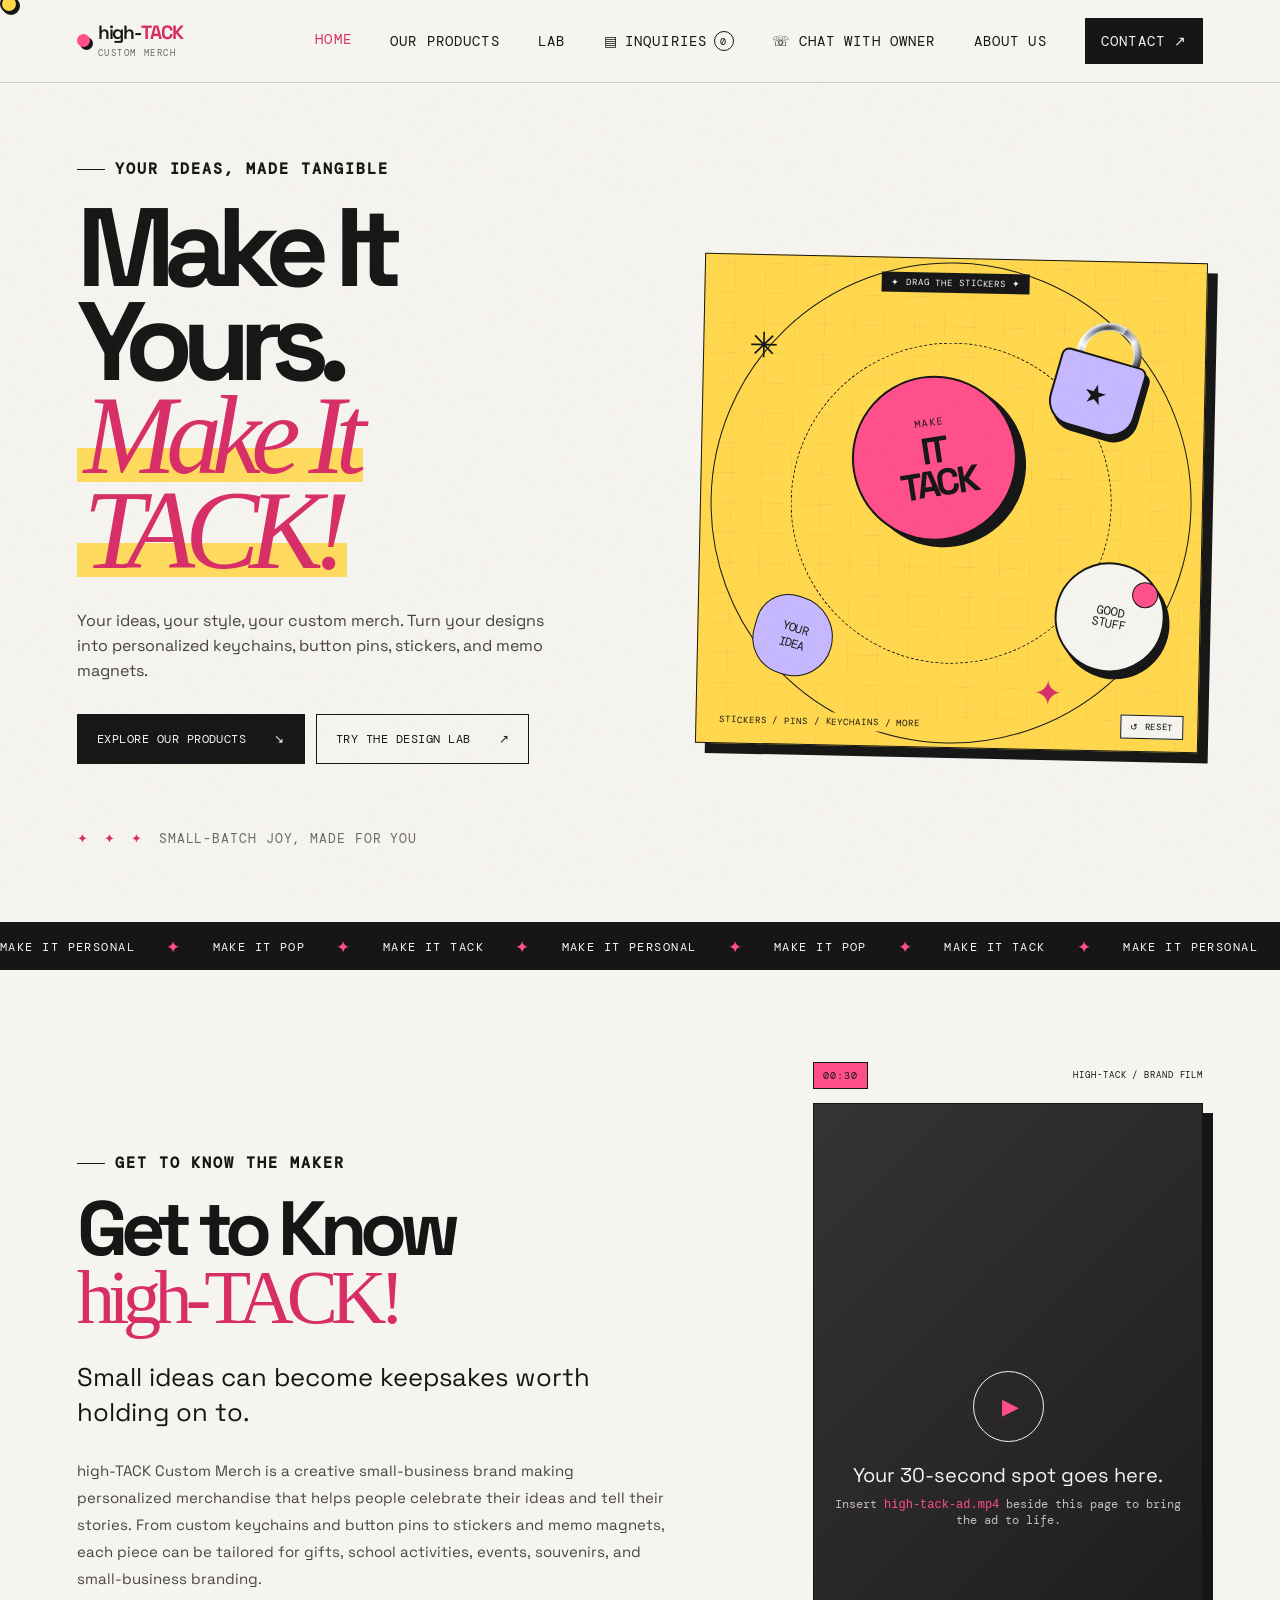
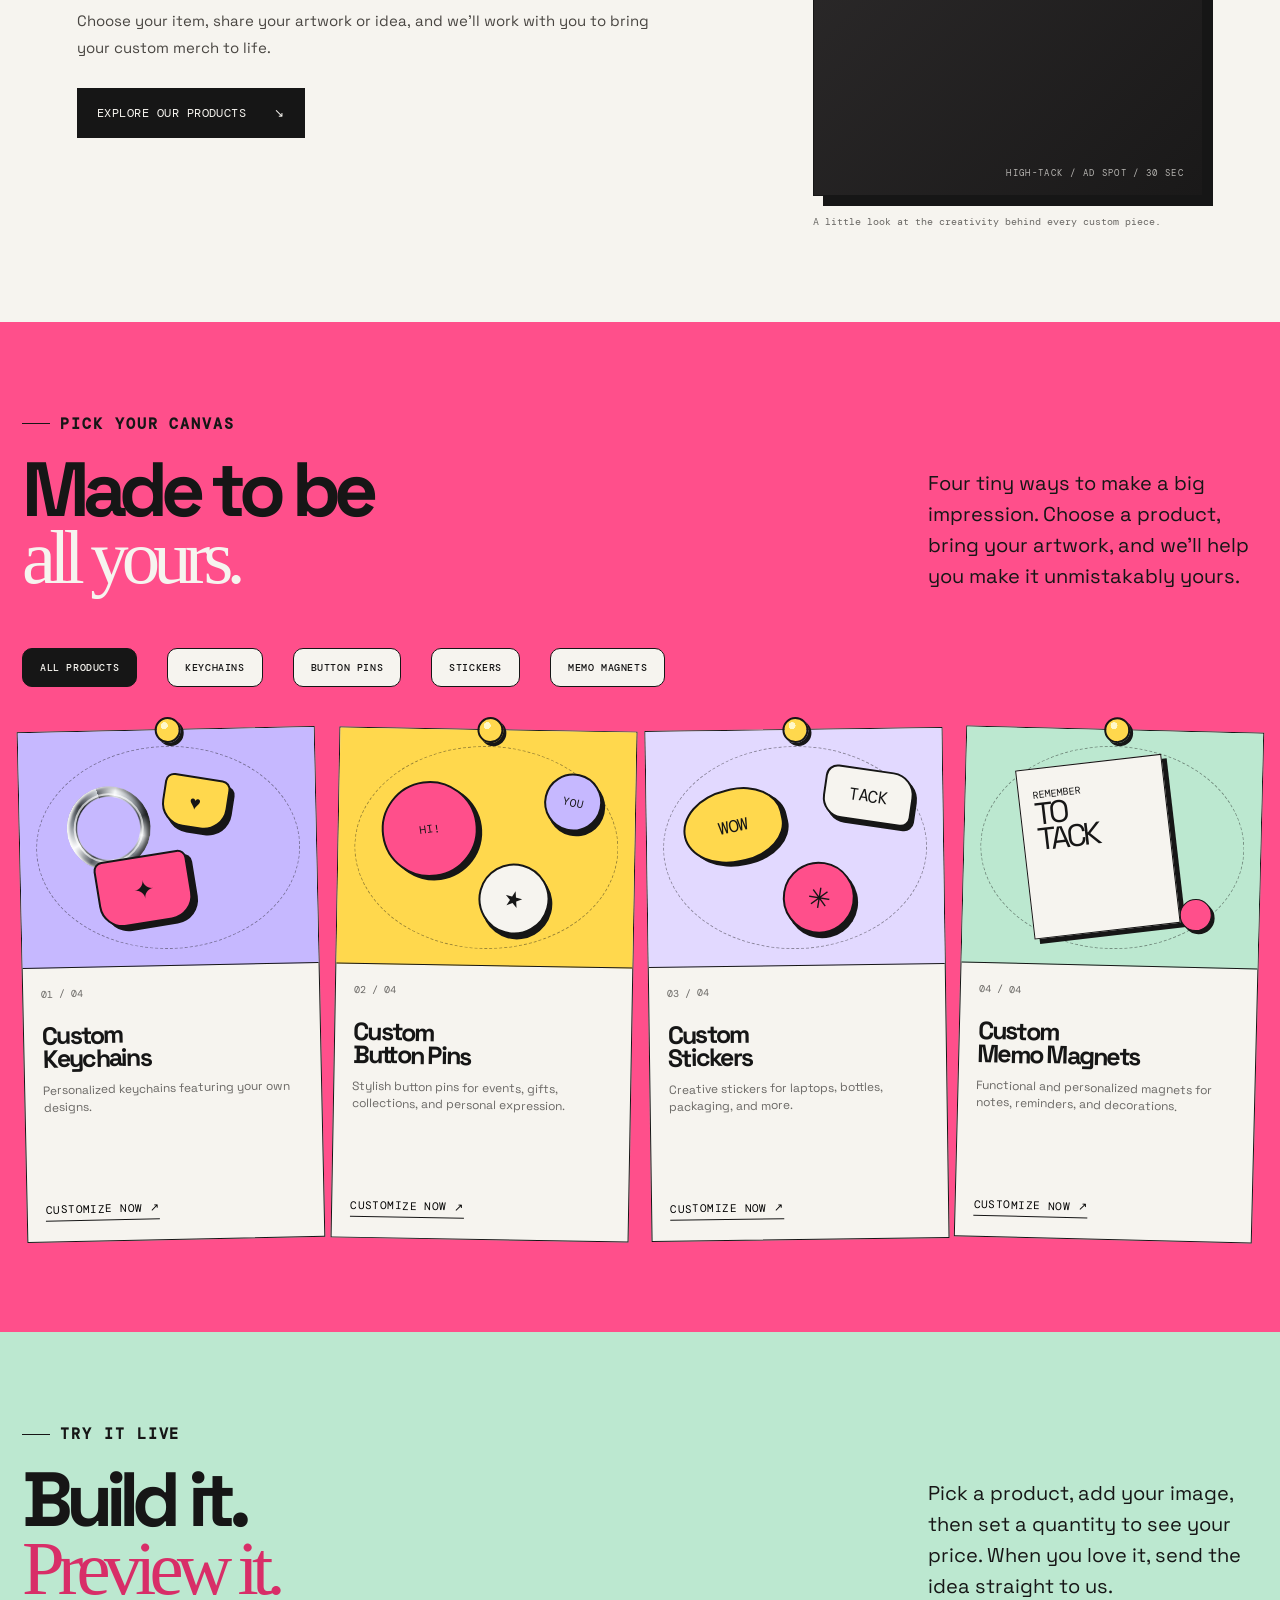
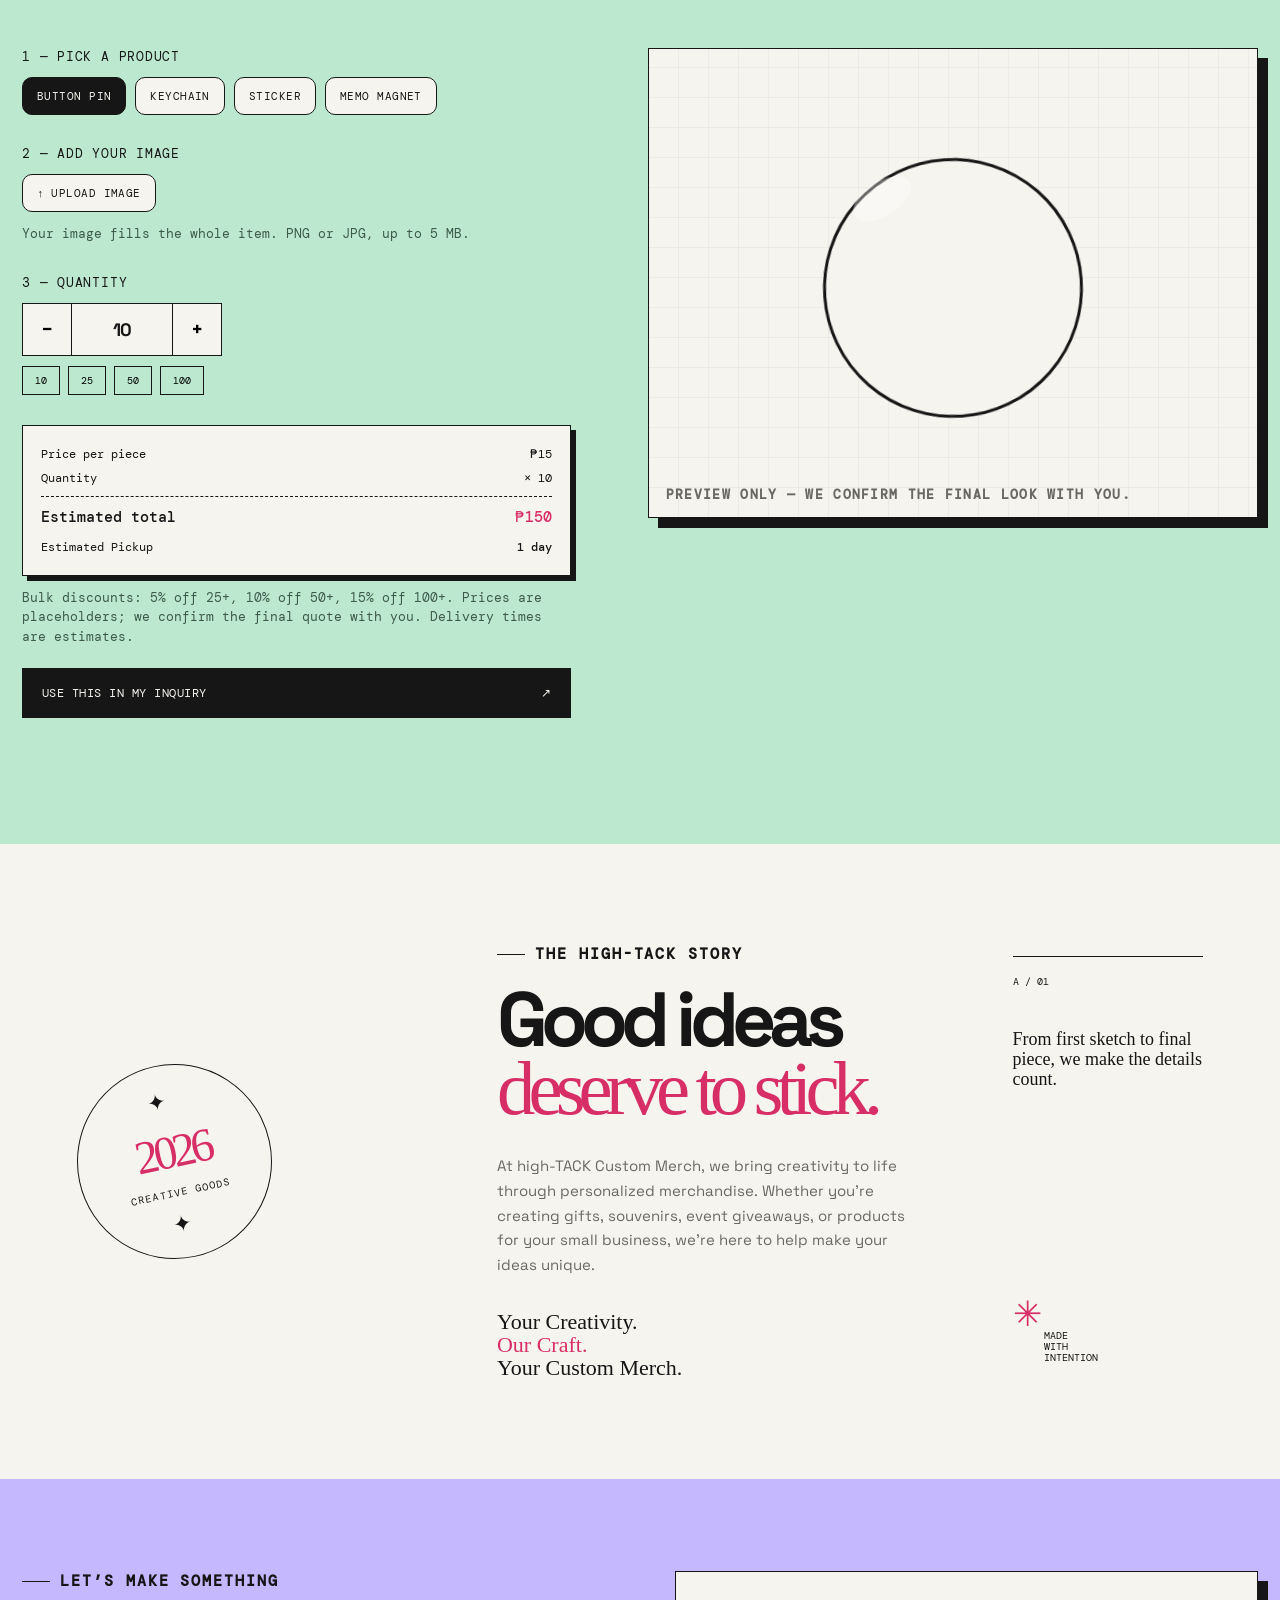
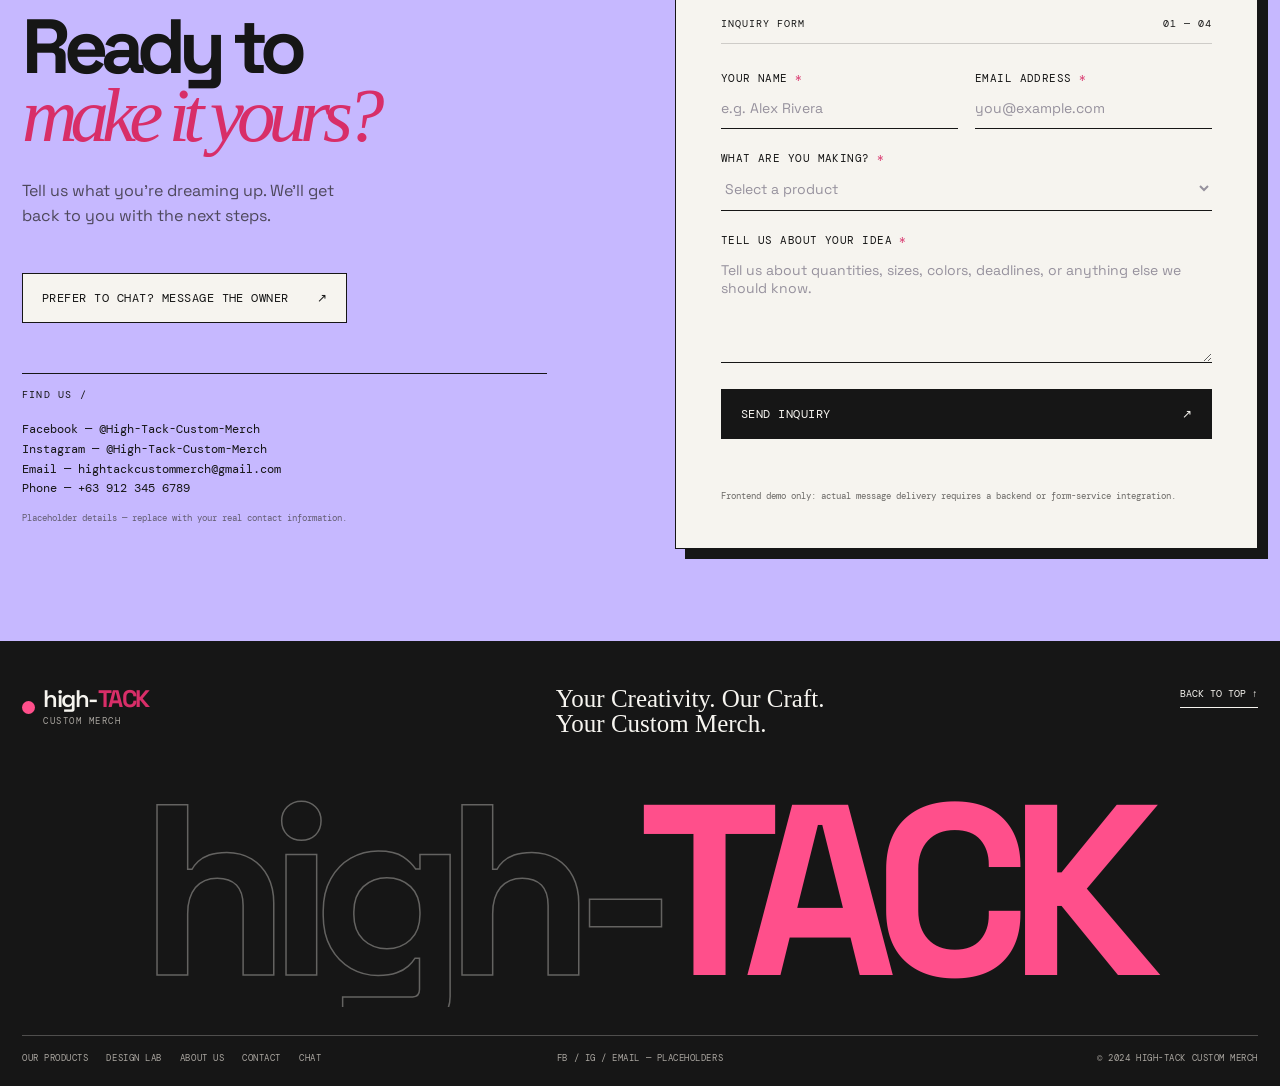
==== commit 19e75269: "New updated file" ====
--- a/index.html
+++ b/index.html
@@ -12,11 +12,7 @@
   <meta property="og:description" content="Turn your designs into personalized keychains, button pins, stickers, and memo magnets." />
 
   <title>high-TACK Custom Merch | Make It Yours</title>
-
-  <!-- Small pink-dot favicon so the browser tab has an icon -->
   <link rel="icon" href="data:image/svg+xml,%3Csvg xmlns='http://www.w3.org/2000/svg' viewBox='0 0 64 64'%3E%3Ccircle cx='32' cy='32' r='26' fill='%23ff4f8b' stroke='%23161616' stroke-width='6'/%3E%3C/svg%3E" />
-
-  <!-- Marks the page as "JavaScript is running" so the scroll-reveal effect is safe (content never stays hidden) -->
   <script>document.documentElement.classList.add('js');</script>
 
   <link rel="preconnect" href="https://fonts.googleapis.com" />
@@ -48,11 +44,27 @@
         <a class="active" href="#home" aria-current="true">Home</a>
         <a href="#products">Our Products</a>
         <a href="#lab">Lab</a>
+        <button class="nav-panel-trigger" type="button" data-panel="inquiries" aria-controls="side-panel" aria-expanded="false"><span aria-hidden="true">▤</span> Inquiries <span class="inquiry-count" id="inquiry-count">0</span></button>
+        <button class="nav-panel-trigger nav-chat-trigger" type="button" data-panel="chat" aria-controls="side-panel" aria-expanded="false"><span aria-hidden="true">☏</span> Chat with owner</button>
         <a href="#about">About Us</a>
         <a href="#contact" class="nav-cta">Contact <span aria-hidden="true">↗</span></a>
       </div>
     </nav>
   </header>
+
+  <div class="panel-backdrop" id="panel-backdrop" hidden></div>
+  <aside class="side-panel" id="side-panel" aria-label="Customer panel" aria-hidden="true">
+    <div class="side-panel-head">
+      <div><p class="eyebrow"><span class="eyebrow-line"></span> high-TACK / CUSTOMER DESK</p><h2 id="side-panel-title">Your inquiries</h2></div>
+      <button class="panel-close" id="panel-close" type="button" aria-label="Close panel">✕</button>
+    </div>
+    <div class="inquiry-panel-content" id="inquiry-panel-content">
+      <p class="panel-intro">Your inquiries are saved in this browser. You can edit or cancel an inquiry within 1 day of sending it.</p>
+      <div class="inquiry-list" id="inquiry-list"></div>
+      <a class="button button-dark panel-new-inquiry" href="#contact" id="panel-new-inquiry">Make an inquiry <span aria-hidden="true">↗</span></a>
+    </div>
+    <div class="chat-panel-content" id="chat-panel-content" hidden></div>
+  </aside>
 
   <main>
     <section class="hero-section section-pad">
@@ -64,7 +76,9 @@
           <a class="button button-dark" href="#products">Explore Our Products <span aria-hidden="true">↘</span></a>
           <a class="button button-light" href="#lab">Try the Design Lab <span aria-hidden="true">↗</span></a>
         </div>
-        <div class="hero-proof"><span class="proof-stars" aria-hidden="true">✦ ✦ ✦</span><span>Small-batch joy, made for you</span></div>
+        <div class="hero-proof">
+          <span class="proof-stars" aria-hidden="true">✦ ✦ ✦</span>
+          <span>Small-batch joy, made for you</span></div>
       </div>
 
       <!-- The stickers marked "draggable" can be moved around -->
@@ -89,24 +103,31 @@
     </section>
 
     <section class="video-section section-pad" id="ad">
-      <div class="section-heading split-heading reveal">
-        <div>
-          <p class="eyebrow"><span class="eyebrow-line"></span> See the process</p>
+      <div class="video-about-grid">
+        <div class="video-business-copy reveal">
+          <p class="eyebrow"><span class="eyebrow-line"></span> Get to know the maker</p>
           <h2>Get to Know<br /><span>high-TACK!</span></h2>
+          <p class="video-business-lede">Small ideas can become keepsakes worth holding on to.</p>
+          <p>high-TACK Custom Merch is a creative small-business brand making personalized merchandise that helps people celebrate their ideas and tell their stories. From custom keychains and button pins to stickers and memo magnets, each piece can be tailored for gifts, school activities, events, souvenirs, and small-business branding.</p>
+          <p>Choose your item, share your artwork or idea, and we’ll work with you to bring your custom merch to life.</p>
+          <a class="button button-dark" href="#products">Explore our products <span aria-hidden="true">↘</span></a>
         </div>
-        <div class="heading-note"><span class="duration-badge">00:30</span><p>Watch how we turn your creative ideas into customized merchandise.</p></div>
-      </div>
-      <div class="video-frame reveal">
-        <video id="promo-video" controls playsinline preload="metadata" aria-label="high-TACK 30-second promotional advertisement">
-          <source src="high-tack-ad.mp4" type="video/mp4" />
-          Your browser does not support the video element.
-        </video>
-        <div class="video-fallback" id="video-fallback" hidden>
-          <div class="play-disc" aria-hidden="true">▶</div>
-          <p class="fallback-title">Your 30-second spot goes here.</p>
-          <p>Insert <code>high-tack-ad.mp4</code> beside this page to bring the ad to life.</p>
+        <div class="video-column reveal">
+          <div class="video-label-row"><span class="duration-badge">00:30</span><span>HIGH-TACK / BRAND FILM</span></div>
+          <div class="video-frame">
+            <video id="promo-video" controls playsinline preload="metadata" aria-label="high-TACK 30-second promotional advertisement">
+              <source src="high-tack-ad.mp4" type="video/mp4" />
+              Your browser does not support the video element.
+            </video>
+            <div class="video-fallback" id="video-fallback" hidden>
+              <div class="play-disc" aria-hidden="true">▶</div>
+              <p class="fallback-title">Your 30-second spot goes here.</p>
+              <p>Insert <code>high-tack-ad.mp4</code> beside this page to bring the ad to life.</p>
+            </div>
+            <div class="video-corner-label">HIGH-TACK / AD SPOT / 30 SEC</div>
+          </div>
+          <p class="video-caption">A little look at the creativity behind every custom piece.</p>
         </div>
-        <div class="video-corner-label">HIGH-TACK / AD SPOT / 30 SEC</div>
       </div>
     </section>
 
@@ -118,34 +139,70 @@
         </div>
         <p class="section-intro">Four tiny ways to make a big impression. Choose a product, bring your artwork, and we’ll help you make it unmistakably yours.</p>
       </div>
+        <!-- Product Filter Tabs -->
+      <div class="product-filters" role="group" aria-label="Filter products">
+        <button class="filter-tab active"
+                type="button"
+                data-filter="all"
+                aria-pressed="true">
+          All Products
+        </button>
+
+        <button class="filter-tab"
+                type="button"
+                data-filter="keychains"
+                aria-pressed="false">
+          Keychains
+        </button>
+
+        <button class="filter-tab"
+                type="button"
+                data-filter="button-pins"
+                aria-pressed="false">
+          Button Pins
+        </button>
+
+        <button class="filter-tab"
+                type="button"
+                data-filter="stickers"
+                aria-pressed="false">
+          Stickers
+        </button>
+
+        <button class="filter-tab"
+                type="button"
+                data-filter="memo-magnets"
+                aria-pressed="false">
+          Memo Magnets
+        </button>
+      </div>
       <div class="product-grid">
-        <article class="product-card product-pink">
+        <article class="product-card product-pink" data-category="keychains">
           <div class="product-art art-keychains"><div class="mini-ring"></div><div class="mini-tag">✦</div><div class="mini-tag mini-tag-two">♥</div></div>
           <div class="product-meta"><span class="product-number">01 / 04</span><h3>Custom<br />Keychains</h3><p>Personalized keychains featuring your own designs.</p><button class="text-button js-customize" type="button" data-product="Custom Keychains">Customize Now <span aria-hidden="true">↗</span></button></div>
         </article>
-        <article class="product-card product-yellow">
+        <article class="product-card product-yellow" data-category="button-pins">
           <div class="product-art art-buttons"><div class="button-pin pin-one">HI!</div><div class="button-pin pin-two">★</div><div class="button-pin pin-three">YOU</div></div>
           <div class="product-meta"><span class="product-number">02 / 04</span><h3>Custom<br />Button Pins</h3><p>Stylish button pins for events, gifts, collections, and personal expression.</p><button class="text-button js-customize" type="button" data-product="Custom Button Pins">Customize Now <span aria-hidden="true">↗</span></button></div>
         </article>
-        <article class="product-card product-lilac">
+        <article class="product-card product-lilac" data-category="stickers">
           <div class="product-art art-stickers"><span class="sticker-shape sticker-shape-one">WOW</span><span class="sticker-shape sticker-shape-two">✳</span><span class="sticker-shape sticker-shape-three">TACK</span></div>
           <div class="product-meta"><span class="product-number">03 / 04</span><h3>Custom<br />Stickers</h3><p>Creative stickers for laptops, bottles, packaging, and more.</p><button class="text-button js-customize" type="button" data-product="Custom Stickers">Customize Now <span aria-hidden="true">↗</span></button></div>
         </article>
-        <article class="product-card product-mint">
+        <article class="product-card product-mint" data-category="memo-magnets">
           <div class="product-art art-magnets"><div class="memo-card">REMEMBER<br /><strong>TO<br />TACK</strong></div><div class="magnet-dot"></div></div>
           <div class="product-meta"><span class="product-number">04 / 04</span><h3>Custom<br />Memo Magnets</h3><p>Functional and personalized magnets for notes, reminders, and decorations.</p><button class="text-button js-customize" type="button" data-product="Custom Memo Magnets">Customize Now <span aria-hidden="true">↗</span></button></div>
         </article>
       </div>
     </section>
 
-    <!-- The Design Lab. Visitors preview an idea, then send it to the inquiry form. -->
     <section class="lab-section section-pad" id="lab">
       <div class="section-heading lab-heading reveal">
         <div>
           <p class="eyebrow"><span class="eyebrow-line"></span> Try it live</p>
           <h2>Build it.<br /><span>Preview it.</span></h2>
         </div>
-        <p class="section-intro">Pick a product, type your words and choose a color. When you love it, send the idea straight to us with one click.</p>
+        <p class="section-intro">Pick a product, add your image, then set a quantity to see your price. When you love it, send the idea straight to us.</p>
       </div>
 
       <div class="lab-grid reveal">
@@ -160,41 +217,58 @@
             </div>
           </fieldset>
 
+          <fieldset>
+            <legend>2 — Add your image</legend>
+            <div class="choice-row">
+              <label class="choice"><input type="file" id="lab-upload" accept="image/*" /><span>↑ Upload image</span></label>
+            </div>
+            <button class="lab-remove" id="lab-remove" type="button" hidden>Remove uploaded image ✕</button>
+            <p class="lab-hint lab-hint-tight">Your image fills the whole item. PNG or JPG, up to 5 MB.</p>
+          </fieldset>
+
           <div class="lab-field">
-            <label class="lab-legend" for="lab-text-input">2 — Your words (up to 14 characters)</label>
-            <input id="lab-text-input" type="text" maxlength="14" value="Hi there" autocomplete="off" />
+            <label class="lab-legend" for="lab-qty">3 — Quantity</label>
+            <div class="lab-qty">
+              <button class="qty-btn" type="button" data-step="-1" aria-label="Decrease quantity">−</button>
+              <input id="lab-qty" type="number" inputmode="numeric" min="1" max="1000" value="10" />
+              <button class="qty-btn" type="button" data-step="1" aria-label="Increase quantity">+</button>
+            </div>
+            <div class="qty-presets" aria-label="Quick quantities">
+              <button type="button" data-qty="10">10</button><button type="button" data-qty="25">25</button><button type="button" data-qty="50">50</button><button type="button" data-qty="100">100</button>
+            </div>
           </div>
 
-          <fieldset>
-            <legend>3 — Pick a color</legend>
-            <div class="swatch-row">
-              <label class="swatch"><input type="radio" name="lab-color" value="Hot Pink" data-bg="#ff4f8b" data-fg="#161616" checked /><span class="swatch-dot" style="background:#ff4f8b"></span><span class="sr-only">Hot Pink</span></label>
-              <label class="swatch"><input type="radio" name="lab-color" value="Sunny Yellow" data-bg="#ffd84d" data-fg="#161616" /><span class="swatch-dot" style="background:#ffd84d"></span><span class="sr-only">Sunny Yellow</span></label>
-              <label class="swatch"><input type="radio" name="lab-color" value="Lilac" data-bg="#c6b8ff" data-fg="#161616" /><span class="swatch-dot" style="background:#c6b8ff"></span><span class="sr-only">Lilac</span></label>
-              <label class="swatch"><input type="radio" name="lab-color" value="Paper White" data-bg="#f6f4ef" data-fg="#161616" /><span class="swatch-dot" style="background:#f6f4ef"></span><span class="sr-only">Paper White</span></label>
-              <label class="swatch"><input type="radio" name="lab-color" value="Ink Black" data-bg="#161616" data-fg="#f6f4ef" /><span class="swatch-dot" style="background:#161616"></span><span class="sr-only">Ink Black</span></label>
-            </div>
-          </fieldset>
-
-          <button class="button button-dark lab-send" id="lab-send" type="button">Use this in my inquiry <span aria-hidden="true">↗</span></button>
+          <dl class="lab-quote">
+            <div><dt>Price per piece</dt><dd id="q-unit"></dd></div>
+            <div><dt>Quantity</dt><dd id="q-qty"></dd></div>
+            <div id="q-disc-row" hidden><dt>Bulk discount</dt><dd id="q-disc"></dd></div>
+            <div class="lab-quote-total"><dt>Estimated total</dt><dd id="q-total"></dd></div>
+            <div class="lab-quote-delivery"><dt>Estimated Pickup</dt><dd id="q-delivery"></dd></div>
+          </dl>
+          <p class="lab-hint">Bulk discounts: 5% off 25+, 10% off 50+, 15% off 100+. Prices are placeholders; we confirm the final quote with you. Delivery times are estimates.</p>
+
+          <div class="lab-actions">
+            <button class="button button-dark lab-send" id="lab-send" type="button">Use this in my inquiry <span aria-hidden="true">↗</span></button>
+          </div>
           <p class="lab-status" id="lab-status" role="status" aria-live="polite"></p>
         </div>
 
         <div class="lab-stage" id="lab-stage" data-type="pin">
-          <div class="lab-item" id="lab-item"><span id="lab-preview-text">Hi there</span></div>
+          <div class="lab-item" id="lab-item"><span class="lab-art" id="lab-art" hidden><img id="lab-image" alt="Your uploaded image" hidden /></span><span id="lab-preview-text" aria-hidden="true"></span></div>
           <p class="lab-caption">Preview only — we confirm the final look with you.</p>
         </div>
       </div>
     </section>
 
     <section class="about-section section-pad" id="about">
-      <div class="about-stamp" aria-hidden="true"><span>EST.</span><strong>2024</strong><span>CREATIVE GOODS</span></div>
-      <div class="about-copy reveal"><p class="eyebrow"><span class="eyebrow-line"></span> The high-TACK story</p><h2>Good ideas<br /><span>deserve to stick.</span></h2><p>At high-TACK Custom Merch, we bring creativity to life through personalized merchandise. Whether you're creating gifts, souvenirs, event giveaways, or products for your small business, we're here to help make your ideas unique.</p><p class="about-tagline">Your Creativity.<br /><strong>Our Craft.</strong><br />Your Custom Merch.</p></div>
+      <div class="about-stamp" aria-hidden="true"><strong>2026</strong><span>CREATIVE GOODS</span></div>
+      <div class="about-copy reveal"><p class="eyebrow"><span class="eyebrow-line"></span> The high-TACK story</p><h2>Good ideas<br /><span>deserve to stick.</span></h2>
+        <p>At high-TACK Custom Merch, we bring creativity to life through personalized merchandise. Whether you're creating gifts, souvenirs, event giveaways, or products for your small business, we're here to help make your ideas unique.</p><p class="about-tagline">Your Creativity.<br /><strong>Our Craft.</strong><br />Your Custom Merch.</p></div>
       <div class="about-side"><div class="side-note"><span class="side-note-number">A / 01</span><p>From first sketch to final piece, we make the details count.</p></div><div class="side-doodle" aria-hidden="true">✳<br /><span>made<br />with<br />intention</span></div></div>
     </section>
 
     <section class="contact-section section-pad" id="contact">
-      <div class="contact-intro reveal"><p class="eyebrow"><span class="eyebrow-line"></span> Let’s make something</p><h2>Ready to<br /><em>make it yours?</em></h2><p>Tell us what you’re dreaming up. We’ll get back to you with the next steps.</p><div class="contact-placeholder"><span>FIND US /</span><p>Facebook — @High-Tack-Custom-Merch<br />Instagram — @High-Tack-Custom-Merch<br />Email — hightackcustommerch@gmail.com<br />Phone — +63 912 345 6789</p><small>Placeholder details — replace with your real contact information.</small></div></div>
+      <div class="contact-intro reveal"><p class="eyebrow"><span class="eyebrow-line"></span> Let’s make something</p><h2>Ready to<br /><em>make it yours?</em></h2><p>Tell us what you’re dreaming up. We’ll get back to you with the next steps.</p><a class="button button-light chat-link" href="#chat">Prefer to chat? Message the owner <span aria-hidden="true">↗</span></a><div class="contact-placeholder"><span>FIND US /</span><p>Facebook — @High-Tack-Custom-Merch<br />Instagram — @High-Tack-Custom-Merch<br />Email — hightackcustommerch@gmail.com<br />Phone — +63 912 345 6789</p><small>Placeholder details — replace with your real contact information.</small></div></div>
 
       <!-- onsubmit stops the page from reloading if the form is sent before Python has finished loading -->
       <form class="inquiry-form reveal" id="inquiry-form" novalidate onsubmit="event.preventDefault()" aria-describedby="form-feedback">
@@ -207,13 +281,36 @@
         <p class="form-disclaimer">Frontend demo only: actual message delivery requires a backend or form-service integration.</p>
       </form>
     </section>
+
+    <section class="chat-section section-pad" id="chat">
+      <div class="section-heading chat-heading reveal">
+        <div>
+          <p class="eyebrow"><span class="eyebrow-line"></span> Talk to the maker</p>
+          <h2>Chat with<br /><span>the owner.</span></h2>
+        </div>
+        <p class="section-intro">Questions about prices, timing or artwork? Message us here and the owner will reply.</p>
+      </div>
+      <div class="chat-card reveal">
+        <div class="chat-top">
+          <div class="chat-owner"><span class="chat-avatar" aria-hidden="true">H</span><div><strong>high-TACK Owner</strong><small>Business owner</small></div></div>
+        </div>
+        <div class="chat-log" id="chat-log" aria-hidden="false"></div>
+        <p class="sr-only" id="chat-live" aria-live="polite"></p>
+        <div class="chat-quick" id="chat-quick"></div>
+        <form class="chat-compose" id="chat-form" autocomplete="off">
+          <input id="chat-input" type="text" maxlength="500" placeholder="Type your message…" aria-label="Your message" />
+          <button class="button button-dark chat-send" type="submit">Send <span aria-hidden="true">↗</span></button>
+        </form>
+        <div class="chat-foot"><span>Demo: your messages are saved in this browser.</span><button class="chat-clear" id="chat-clear" type="button">Clear chat</button></div>
+      </div>
+    </section>
   </main>
 
   <footer class="site-footer">
     <div class="footer-main"><a class="brand-lockup footer-brand" href="#home"><span class="brand-dot" aria-hidden="true"></span><span class="brand-wordmark">high-<strong>TACK</strong></span><span class="brand-subline">custom merch</span></a><p class="footer-tagline">Your Creativity. Our Craft.<br />Your Custom Merch.</p><a class="back-to-top" href="#home">Back to top <span aria-hidden="true">↑</span></a></div>
     <!-- Giant decorative wordmark -->
     <p class="footer-giant" aria-hidden="true">high-<span>TACK</span></p>
-    <div class="footer-bottom"><div class="footer-links"><a href="#products">Our Products</a><a href="#lab">Design Lab</a><a href="#about">About Us</a><a href="#contact">Contact</a></div><div class="footer-social">FB / IG / EMAIL — placeholders</div><p>© 2024 high-TACK Custom Merch</p></div>
+    <div class="footer-bottom"><div class="footer-links"><a href="#products">Our Products</a><a href="#lab">Design Lab</a><a href="#about">About Us</a><a href="#contact">Contact</a><a href="#chat">Chat</a></div><div class="footer-social">FB / IG / EMAIL — placeholders</div><p>© 2024 high-TACK Custom Merch</p></div>
   </footer>
 
   <script>
@@ -378,7 +475,6 @@
     // ---------- Design Lab ----------
     const labStage = document.querySelector('#lab-stage');
     const labItem = document.querySelector('#lab-item');
-    const labTextInput = document.querySelector('#lab-text-input');
     const labPreviewText = document.querySelector('#lab-preview-text');
     const labStatus = document.querySelector('#lab-status');
 
@@ -389,29 +485,107 @@
       sticker:  { label: 'Sticker',     option: 'Custom Stickers' },
       magnet:   { label: 'Memo Magnet', option: 'Custom Memo Magnets' }
     };
+    // Placeholder prices (₱ per piece) with bulk discounts. Edit these to match your real pricing.
+    const PRICES = { pin: 15, keychain: 30, sticker: 10, magnet: 35 };
+    const TIERS = [[100, 0.15], [50, 0.10], [25, 0.05]]; // [minimum quantity, discount]
+    const peso = (n) => '₱' + n.toLocaleString('en-PH');
+    const labQty = document.querySelector('#lab-qty');
+    const labArt = document.querySelector('#lab-art');
+    const labImage = document.querySelector('#lab-image');
+    const labUpload = document.querySelector('#lab-upload');
+    const labRemove = document.querySelector('#lab-remove');
+    let artURL = '', artName = '';
+
+    const readQty = () => Math.min(1000, Math.max(1, parseInt(labQty.value, 10) || 1));
 
     function readLab() {
       const type = document.querySelector('input[name="lab-type"]:checked').value;
-      const color = document.querySelector('input[name="lab-color"]:checked');
-      const text = labTextInput.value.trim() || 'Your idea';
-      return { type, color, text };
+      return { type, qty: readQty() };
+    }
+
+    // Estimated delivery by quantity
+    function deliveryEstimate(qty) {
+      if (qty <= 10) return '1 day';
+      if (qty <= 25) return '3 days';
+      if (qty <= 50) return '5 days';
+      return '1–2 weeks';
+    }
+
+    function quote(type, qty) {
+      const unit = PRICES[type];
+      const tier = TIERS.find(([min]) => qty >= min);
+      const rate = tier ? tier[1] : 0;
+      return { unit, rate, saved: Math.round(unit * qty * rate), total: Math.round(unit * qty * (1 - rate)) };
     }
 
     function updateLab() {
-      const { type, color, text } = readLab();
+      const { type, qty } = readLab();
       labStage.dataset.type = type;
-      labItem.style.setProperty('--item-bg', color.dataset.bg);
-      labItem.style.setProperty('--item-fg', color.dataset.fg);
-      labPreviewText.textContent = text;
-      // shorter words get bigger letters
-      const size = text.length <= 4 ? '3.4rem' : text.length <= 8 ? '2.3rem' : '1.55rem';
-      labPreviewText.style.fontSize = size;
+      labPreviewText.textContent = ''; 
+
+      // an uploaded image covers the whole item (the words are hidden while it is there)
+      const hasArt = Boolean(artURL);
+      labImage.hidden = !hasArt;
+      labArt.hidden = !hasArt;
+      labItem.classList.toggle('has-image', hasArt);
+
+      // price summary
+      const q = quote(type, qty);
+      document.querySelector('#q-unit').textContent = peso(q.unit);
+      document.querySelector('#q-qty').textContent = '× ' + qty;
+      document.querySelector('#q-disc-row').hidden = !q.rate;
+      document.querySelector('#q-disc').textContent = '−' + peso(q.saved) + ' (' + Math.round(q.rate * 100) + '%)';
+      document.querySelector('#q-total').textContent = peso(q.total);
+      document.querySelector('#q-delivery').textContent = deliveryEstimate(qty);
       labStatus.textContent = '';
     }
 
     const labControls = document.querySelector('#lab-controls');
     labControls.addEventListener('input', updateLab);
-    labControls.addEventListener('change', updateLab);
+    labControls.addEventListener('change', () => { labQty.value = readQty(); updateLab(); });
+
+    // quantity +/- buttons and quick presets
+    labControls.addEventListener('click', (event) => {
+      const btn = event.target.closest('[data-step], [data-qty]');
+      if (!btn) return;
+      const next = btn.dataset.qty ? Number(btn.dataset.qty) : readQty() + Number(btn.dataset.step);
+      labQty.value = Math.min(1000, Math.max(1, next));
+      updateLab();
+    });
+
+    labUpload.addEventListener('change', (event) => {
+      event.stopPropagation(); // we call updateLab ourselves so the message below isn't wiped
+      const file = labUpload.files[0];
+      if (!file) return;
+      if (!file.type.startsWith('image/') || file.size > 5 * 1024 * 1024) {
+        labUpload.value = '';
+        labStatus.textContent = 'Please choose an image under 5 MB.';
+        return;
+      }
+      if (artURL) URL.revokeObjectURL(artURL);
+      artURL = URL.createObjectURL(file);
+      artName = file.name;
+      labImage.src = artURL;
+      labRemove.hidden = false;
+      updateLab();
+    });
+    labRemove.addEventListener('click', () => {
+      URL.revokeObjectURL(artURL);
+      artURL = '';
+      artName = '';
+      labImage.removeAttribute('src');
+      labUpload.value = '';
+      labRemove.hidden = true;
+      updateLab();
+    });
+
+    // one summary line used by both the inquiry form and the chat
+    function designInfo() {
+      const { type, qty } = readLab();
+      const what = artName ? 'using uploaded image "' + artName + '"' : 'with artwork to be provided';
+      const note = 'Design idea: ' + qty + ' × ' + labProducts[type].label + ', ' + what + '. Estimated total: ' + peso(quote(type, qty).total) + '. Estimated delivery: ' + deliveryEstimate(qty) + '.';
+      return { type, note, bg: '#f6f4ef' };
+    }
     updateLab();
 
     // Gentle 3D tilt that follows the mouse (skipped for people who prefer reduced motion)
@@ -431,26 +605,157 @@
 
     // Sends the design idea into the inquiry form, then scrolls to it
     document.querySelector('#lab-send').addEventListener('click', () => {
-      const { type, color, text } = readLab();
-      const info = labProducts[type];
-      const note = `Design idea: ${info.label} with the words "${text}" in ${color.value}.`;
-
-      document.querySelector('#product').value = info.option;
+      const { type, note } = designInfo();
+      document.querySelector('#product').value = labProducts[type].option;
       const message = document.querySelector('#message');
       const existing = message.value.trim();
-      if (!existing) {
-        message.value = note;
-      } else if (!existing.includes(note)) {
-        message.value = existing + '\n\n' + note;
-      }
-
+      if (!existing) message.value = note;
+      else if (!existing.includes(note)) message.value = existing + '\n\n' + note;
       labStatus.textContent = 'Added to the inquiry form below ✓';
       document.querySelector('#contact').scrollIntoView(); // smooth scrolling comes from the CSS
     });
 
-    // ---------- Seamless slogan strip ----------
-    // The CSS animation slides the track by 25%, so we repeat the set 8 times
-    // (25% = exactly 2 sets), which makes the loop invisible.
+    // ---------- "Customize Now" jumps to the Design Lab with that product selected ----------
+    document.querySelectorAll('.js-customize').forEach((button) => {
+      button.addEventListener('click', () => {
+        const key = Object.keys(labProducts).find((k) => labProducts[k].option === button.dataset.product);
+        if (key) {
+          document.querySelector('input[name="lab-type"][value="' + key + '"]').checked = true;
+          updateLab();
+          labStatus.textContent = labProducts[key].label + ' selected. Design it below ✓';
+        }
+        document.querySelector('#lab').scrollIntoView();
+      });
+    });
+
+    // ---------- Product filter tabs ----------
+    const filterTabs = document.querySelectorAll('.filter-tab');
+    const productGrid = document.querySelector('.product-grid');
+    const productCards = Array.from(productGrid.querySelectorAll('.product-card'));
+    filterTabs.forEach((tab) => {
+      tab.addEventListener('click', () => {
+        const category = tab.dataset.filter;
+        filterTabs.forEach((t) => {
+          t.classList.toggle('active', t === tab);
+          t.setAttribute('aria-pressed', String(t === tab));
+        });
+        productGrid.classList.toggle('is-filtered', category !== 'all');
+        productCards.forEach((card) => {
+          const show = category === 'all' || card.dataset.category === category;
+          card.hidden = !show;
+          if (show) { card.classList.remove('is-pop'); void card.offsetWidth; card.classList.add('is-pop'); }
+        });
+      });
+    });
+
+    // ---------- Chat between customer and owner (demo: saved in this browser only) ----------
+    const CHAT_KEY = 'hightack-chat-v1';
+    const chatSection = document.querySelector('#chat');
+    const chatPanelContent = document.querySelector('#chat-panel-content');
+    chatPanelContent.append(chatSection);
+    chatSection.classList.add('chat-section-in-panel');
+    const chatLog = document.querySelector('#chat-log');
+    const chatQuick = document.querySelector('#chat-quick');
+    const chatInput = document.querySelector('#chat-input');
+    const chatLive = document.querySelector('#chat-live');
+
+    const quickReplies = {
+      customer: ['What are your prices?', 'How long does production take?', 'Can I send my own artwork?', 'Is there a minimum order?', 'Do you deliver?']
+    };
+    const welcome = () => ({ from: 'owner', text: 'Hi! Welcome to high-TACK. Tell us what you would like to make and the owner will reply here.', t: Date.now(), seen: true });
+
+    const role = 'customer';
+    let chatMsgs = [];
+    try { chatMsgs = JSON.parse(localStorage.getItem(CHAT_KEY)) || []; } catch (error) { chatMsgs = []; }
+    if (!Array.isArray(chatMsgs) || !chatMsgs.length) chatMsgs = [welcome()];
+
+    const saveChat = () => { try { localStorage.setItem(CHAT_KEY, JSON.stringify(chatMsgs.slice(-40))); } catch (error) { /* storage full or blocked */ } };
+    const clock = (t) => new Date(t).toLocaleTimeString([], { hour: 'numeric', minute: '2-digit' });
+
+    function renderChat(typing) {
+      chatLog.replaceChildren();
+      chatMsgs.forEach((m) => {
+        const wrap = document.createElement('div');
+        wrap.className = 'msg' + (m.from === role ? ' mine' : '');
+        const bubble = document.createElement('div');
+        bubble.className = 'msg-bubble';
+        if (typeof m.img === 'string' && m.img.startsWith('data:image/')) {
+          const img = document.createElement('img');
+          img.className = 'msg-img';
+          img.src = m.img;
+          img.alt = 'Attached image';
+          bubble.append(img);
+        }
+        if (m.design) {
+          const tag = document.createElement('div');
+          tag.className = 'msg-design';
+          const dot = document.createElement('i');
+          dot.style.background = String(m.design.bg).replace(/[^#\w]/g, '');
+          tag.append(dot, 'Design from the Lab');
+          bubble.append(tag);
+        }
+        if (m.text) bubble.append(m.text);
+        const meta = document.createElement('div');
+        meta.className = 'msg-meta';
+        meta.textContent = (m.from === 'owner' ? 'Owner' : 'Customer') + ' · ' + clock(m.t) + (m.from === 'customer' ? (m.seen ? ' · ✓✓ Seen' : ' · ✓ Sent') : '');
+        wrap.append(bubble, meta);
+        chatLog.append(wrap);
+      });
+      if (typing) {
+        const wrap = document.createElement('div');
+        wrap.className = 'msg';
+        wrap.innerHTML = '<div class="msg-bubble typing" aria-label="Owner is typing"><span></span><span></span><span></span></div>';
+        chatLog.append(wrap);
+      }
+      chatLog.scrollTop = chatLog.scrollHeight;
+    }
+
+    function renderQuick() {
+      chatQuick.replaceChildren();
+      quickReplies[role].forEach((text) => {
+        const chip = document.createElement('button');
+        chip.type = 'button';
+        chip.className = 'chat-chip';
+        chip.textContent = text;
+        chip.addEventListener('click', () => { chatInput.value = text; sendCurrent(); });
+        chatQuick.append(chip);
+      });
+    }
+
+    function pushMsg(from, data) {
+      const msg = Object.assign({ from, t: Date.now(), seen: from === 'owner' }, data);
+      chatMsgs.push(msg);
+      saveChat();
+      renderChat();
+      chatLive.textContent = (from === 'owner' ? 'Owner: ' : 'Customer: ') + (msg.text || 'sent an attachment');
+    }
+
+    function sendCurrent() {
+      const text = chatInput.value.trim();
+      if (!text) return;
+      chatInput.value = '';
+      pushMsg('customer', { text });
+    }
+
+    document.querySelector('#chat-form').addEventListener('submit', (event) => { event.preventDefault(); sendCurrent(); });
+
+    // The owner replies from a separate page; show new messages as soon as they are saved
+    window.addEventListener('storage', (event) => {
+      if (event.key !== CHAT_KEY) return;
+      try { chatMsgs = JSON.parse(event.newValue) || []; } catch (error) { return; }
+      if (!Array.isArray(chatMsgs) || !chatMsgs.length) chatMsgs = [welcome()];
+      renderChat();
+    });
+
+    document.querySelector('#chat-clear').addEventListener('click', () => {
+      chatMsgs = [welcome()];
+      saveChat();
+      renderChat();
+    });
+
+    renderChat();
+    renderQuick();
+
     const marqueeTrack = document.querySelector('.marquee-track');
     marqueeTrack.innerHTML = marqueeTrack.innerHTML.repeat(8);
 
@@ -465,72 +770,175 @@
     };
     promoSource.addEventListener('error', showVideoFallback);
     promoVideo.addEventListener('error', showVideoFallback);
+
+
+    // ---------- Right-side customer desk: saved inquiries + owner chat ----------
+    const INQUIRY_KEY = 'hightack-inquiries-v1';
+    const sidePanel = document.querySelector('#side-panel');
+    const panelBackdrop = document.querySelector('#panel-backdrop');
+    const panelTitle = document.querySelector('#side-panel-title');
+    const inquiryPanelContent = document.querySelector('#inquiry-panel-content');
+    const inquiryList = document.querySelector('#inquiry-list');
+    const inquiryCount = document.querySelector('#inquiry-count');
+    const panelTriggers = document.querySelectorAll('[data-panel]');
+    let activePanel = '';
+    let savedInquiries = [];
+    try { savedInquiries = JSON.parse(localStorage.getItem(INQUIRY_KEY)) || []; } catch (error) { savedInquiries = []; }
+    if (!Array.isArray(savedInquiries)) savedInquiries = [];
+
+    const DAY = 24 * 60 * 60 * 1000;
+    let editingId = null;
+    const saveInquiries = () => { try { localStorage.setItem(INQUIRY_KEY, JSON.stringify(savedInquiries)); } catch (error) { /* storage blocked */ } };
+    const timeLeft = (item) => DAY - (Date.now() - new Date(item.createdAt).getTime());
+    const leftText = (ms) => { const m = Math.max(1, Math.ceil(ms / 60000)); return Math.floor(m / 60) + 'h ' + (m % 60) + 'm'; };
+
+    function buildEditForm(item) {
+      const form = document.createElement('form');
+      form.className = 'inquiry-edit';
+      const field = (label, el) => { const l = document.createElement('label'); l.append(label, el); form.append(l); return el; };
+      const name = field('Name', Object.assign(document.createElement('input'), { type: 'text', value: item.name, maxLength: 80 }));
+      const email = field('Email', Object.assign(document.createElement('input'), { type: 'email', value: item.email, maxLength: 120 }));
+      const product = field('Product', document.createElement('select'));
+      document.querySelectorAll('#product option').forEach((opt) => {
+        if (!opt.value) return;
+        product.append(Object.assign(document.createElement('option'), { value: opt.value, textContent: opt.textContent, selected: opt.value === item.product }));
+      });
+      const message = field('Details', Object.assign(document.createElement('textarea'), { value: item.message, maxLength: 1000 }));
+      const error = document.createElement('p');
+      error.className = 'inquiry-edit-error';
+      const actions = document.createElement('div');
+      actions.className = 'inquiry-edit-actions';
+      const save = Object.assign(document.createElement('button'), { type: 'submit', className: 'inquiry-action', textContent: 'Save changes' });
+      const cancel = Object.assign(document.createElement('button'), { type: 'button', className: 'inquiry-action', textContent: 'Cancel' });
+      cancel.addEventListener('click', () => { editingId = null; renderInquiries(); });
+      actions.append(save, cancel);
+      form.append(error, actions);
+      form.addEventListener('submit', (event) => {
+        event.preventDefault();
+        if (timeLeft(item) <= 0) { editingId = null; renderInquiries(); return; }
+        if (!name.value.trim() || !/^[^@\s]+@[^@\s]+\.[^@\s]+$/.test(email.value.trim()) || !product.value || !message.value.trim()) {
+          error.textContent = 'Please fill in every field and use a valid email.';
+          return;
+        }
+        Object.assign(item, { name: name.value.trim(), email: email.value.trim(), product: product.value, message: message.value.trim(), editedAt: new Date().toISOString() });
+        saveInquiries();
+        editingId = null;
+        renderInquiries();
+      });
+      return form;
+    }
+
+    function renderInquiries() {
+      inquiryCount.textContent = String(savedInquiries.length);
+      inquiryList.replaceChildren();
+      if (!savedInquiries.length) {
+        const empty = document.createElement('div');
+        empty.className = 'inquiry-empty';
+        empty.innerHTML = '<span aria-hidden="true">✳</span><strong>No inquiries yet</strong><p>When you send the inquiry form, a copy will appear here.</p>';
+        inquiryList.append(empty);
+        return;
+      }
+      [...savedInquiries].reverse().forEach((item) => {
+        const card = document.createElement('article');
+        card.className = 'inquiry-entry inquiry-entry-clickable';
+        card.tabIndex = 0;
+        card.setAttribute('role', 'group');
+        const canChange = timeLeft(item) > 0;
+        const top = document.createElement('div'); top.className = 'inquiry-entry-top';
+        const product = document.createElement('strong'); product.textContent = item.product || 'General inquiry';
+        const date = document.createElement('time'); date.textContent = new Date(item.createdAt).toLocaleString([], { month: 'short', day: 'numeric', hour: 'numeric', minute: '2-digit' });
+        top.append(product, date);
+        if (editingId === item.id && canChange) { card.append(top, buildEditForm(item)); inquiryList.append(card); return; }
+        const name = document.createElement('p'); name.className = 'inquiry-entry-name'; name.textContent = item.name + ' · ' + item.email;
+        let custom = null;
+        if (item.customization) {
+          custom = document.createElement('p'); custom.className = 'inquiry-customization';
+          custom.textContent = 'CUSTOM ITEM · ' + item.customization;
+        }
+        const message = document.createElement('p'); message.className = 'inquiry-entry-message'; message.textContent = item.message;
+        const foot = document.createElement('div'); foot.className = 'inquiry-entry-foot';
+        const note = document.createElement('span'); note.className = 'inquiry-entry-note';
+        note.textContent = (item.editedAt ? 'Edited · ' : '') + (canChange ? 'You can edit or cancel for ' + leftText(timeLeft(item)) + ' more' : 'Locked: changes are only allowed within 1 day');
+        foot.append(note);
+        if (canChange) {
+          const edit = Object.assign(document.createElement('button'), { type: 'button', className: 'inquiry-action', textContent: 'Edit' });
+          edit.addEventListener('click', () => {
+            if (timeLeft(item) <= 0) { renderInquiries(); return; }
+            editingId = item.id;
+            renderInquiries();
+          });
+          const del = Object.assign(document.createElement('button'), { type: 'button', className: 'inquiry-action danger', textContent: 'Cancel inquiry' });
+          del.addEventListener('click', () => {
+            if (timeLeft(item) <= 0) { renderInquiries(); return; }
+            if (!confirm('Cancel and delete this inquiry?')) return;
+            savedInquiries = savedInquiries.filter((entry) => entry.id !== item.id);
+            saveInquiries();
+            renderInquiries();
+          });
+          foot.append(edit, del);
+        }
+        card.append(top, name);
+        if (custom) card.append(custom);
+        card.append(message, foot);
+        const toggleDetails = () => card.classList.toggle('is-selected');
+        card.addEventListener('click', (event) => { if (!event.target.closest('button, input, textarea, select, form')) toggleDetails(); });
+        card.addEventListener('keydown', (event) => { if ((event.key === 'Enter' || event.key === ' ') && event.target === card) { event.preventDefault(); toggleDetails(); } });
+        inquiryList.append(card);
+      });
+    }
+
+    function openPanel(which) {
+      activePanel = which;
+      sidePanel.classList.add('is-open');
+      sidePanel.setAttribute('aria-hidden', 'false');
+      panelBackdrop.hidden = false;
+      document.body.classList.add('panel-open');
+      inquiryPanelContent.hidden = which !== 'inquiries';
+      chatPanelContent.hidden = which !== 'chat';
+      panelTitle.textContent = which === 'chat' ? 'Chat with the owner' : 'Your inquiries';
+      panelTriggers.forEach((button) => {
+        const selected = button.dataset.panel === which;
+        button.classList.toggle('is-active', selected);
+        button.setAttribute('aria-expanded', String(selected));
+      });
+      if (which === 'chat') { renderChat(); chatInput.focus({ preventScroll: true }); }
+      else renderInquiries();
+    }
+    function closePanel() {
+      activePanel = ''; sidePanel.classList.remove('is-open'); sidePanel.setAttribute('aria-hidden', 'true');
+      panelBackdrop.hidden = true; document.body.classList.remove('panel-open');
+      panelTriggers.forEach((button) => { button.classList.remove('is-active'); button.setAttribute('aria-expanded', 'false'); });
+    }
+    document.querySelectorAll('a[href="#chat"]').forEach((link) => link.addEventListener('click', (event) => { event.preventDefault(); openPanel('chat'); }));
+    panelTriggers.forEach((button) => button.addEventListener('click', () => {
+      const which = button.dataset.panel;
+      if (activePanel === which) closePanel(); else openPanel(which);
+      setMenu(false);
+    }));
+    document.querySelector('#panel-close').addEventListener('click', closePanel);
+    panelBackdrop.addEventListener('click', closePanel);
+    document.addEventListener('keydown', (event) => { if (event.key === 'Escape' && activePanel) closePanel(); });
+    document.querySelector('#panel-new-inquiry').addEventListener('click', closePanel);
+
+    // Save only complete, valid inquiries. This is browser-local demo storage, not a shared server inbox.
+    document.querySelector('#inquiry-form').addEventListener('submit', (event) => {
+      const name = document.querySelector('#name').value.trim();
+      const email = document.querySelector('#email').value.trim();
+      const product = document.querySelector('#product').value.trim();
+      const message = document.querySelector('#message').value.trim();
+      if (!name || !/^[^@\s]+@[^@\s]+\.[^@\s]+$/.test(email) || !product || !message) return;
+      const designMatch = message.match(/Design idea:[^\n]*/i);
+      const customization = designMatch ? designMatch[0].replace(/^Design idea:\s*/i, '') : '';
+      savedInquiries.push({ id: Date.now(), createdAt: new Date().toISOString(), name, email, product, message, customization });
+      savedInquiries = savedInquiries.slice(-100);
+      saveInquiries();
+      renderInquiries();
+    }, true);
+    renderInquiries();
+    // keep the "time left" and locked states fresh while the panel is open
+    setInterval(() => { if (activePanel === 'inquiries' && editingId === null) renderInquiries(); }, 60000);
   </script>
 
-  <script type="py">
-"""PyScript interactions for high-TACK's frontend-only inquiry experience."""
-import re
-from pyscript import document, when
-
-FIELD_IDS = ["name", "email", "product", "message"]
-
-def set_feedback(message, kind):
-    feedback = document.querySelector("#form-feedback")
-    feedback.innerText = message
-    feedback.className = f"form-feedback {kind}"
-
-def mark_invalid(invalid_ids):
-    """Flag problem fields for screen readers and put the cursor in the first one."""
-    for field_id in FIELD_IDS:
-        field = document.querySelector("#" + field_id)
-        if field_id in invalid_ids:
-            field.setAttribute("aria-invalid", "true")
-        else:
-            field.removeAttribute("aria-invalid")
-    if invalid_ids:
-        document.querySelector("#" + invalid_ids[0]).focus()
-
-@when("submit", "#inquiry-form")
-def validate_inquiry(event):
-    event.preventDefault()
-    name = document.querySelector("#name").value.strip()
-    email = document.querySelector("#email").value.strip()
-    product = document.querySelector("#product").value.strip()
-    message = document.querySelector("#message").value.strip()
-
-    missing = []
-    missing_ids = []
-    if not name:
-        missing.append("your name")
-        missing_ids.append("name")
-    if not email:
-        missing.append("your email")
-        missing_ids.append("email")
-    if not product:
-        missing.append("a product")
-        missing_ids.append("product")
-    if not message:
-        missing.append("a few details")
-        missing_ids.append("message")
-    if missing:
-        mark_invalid(missing_ids)
-        set_feedback("Please add " + ", ".join(missing) + ".", "error")
-        return
-    if not re.match(r"^[^@\s]+@[^@\s]+\.[^@\s]+$", email):
-        mark_invalid(["email"])
-        set_feedback("That email looks a little off — please check it and try again.", "error")
-        return
-
-    mark_invalid([])
-    set_feedback(f"Thanks, {name}! We've noted your inquiry about: {product}. This frontend demo is ready for a backend or form-service connection.", "success")
-    document.querySelector("#inquiry-form").reset()
-
-@when("click", ".js-customize")
-def choose_product(event):
-    product_name = event.currentTarget.getAttribute("data-product")
-    document.querySelector("#product").value = product_name
-    # The smooth scrolling comes from "scroll-behavior: smooth" in style.css
-    document.querySelector("#contact").scrollIntoView()
-</script>
+  <script type="py" src="./main.py"></script>
 </body>
 </html>
--- a/style.css
+++ b/style.css
@@ -15,7 +15,6 @@
 }
 
 * { box-sizing: border-box; }
-/* scroll-padding-top stops the sticky header from covering section titles after a jump */
 html { scroll-behavior: smooth; scroll-padding-top: 84px; }
 body { margin: 0; background: var(--paper); color: var(--ink); font-family: var(--sans); overflow-x: hidden; }
 a { color: inherit; text-decoration: none; }
@@ -46,7 +45,7 @@
 .brand-wordmark { font-weight: 600; letter-spacing: -.06em; font-size: 1.2rem; }
 .brand-wordmark strong { color: var(--hot-dark); font-weight: 700; }
 .brand-subline { font: 9px var(--mono); letter-spacing: .17em; text-transform: uppercase; color: var(--muted); margin-top: 4px; }
-.site-menu { display: flex; align-items: center; gap: clamp(22px, 3vw, 44px); font: 12px var(--mono); text-transform: uppercase; letter-spacing: .08em; }
+.site-menu { display: flex; align-items: center; gap: clamp(22px, 3vw, 44px); font: 14px var(--mono); text-transform: uppercase; letter-spacing: .08em; }
 .site-menu a { transition: color .2s ease, transform .2s ease; }
 .site-menu a:hover, .site-menu a.active { color: var(--hot-dark); transform: translateY(-2px); }
 .site-menu .nav-cta { border: 1px solid var(--ink); padding: 13px 15px; background: var(--ink); color: var(--paper); }
@@ -62,7 +61,17 @@
 
 .hero-section { min-height: 665px; display: grid; grid-template-columns: minmax(0, 1fr) minmax(360px, .92fr); gap: 6vw; align-items: center; padding-top: 76px; padding-bottom: 75px; }
 .hero-copy { position: relative; z-index: 1; }
-.eyebrow { display: flex; align-items: center; gap: 10px; font: 10px var(--mono); letter-spacing: .13em; text-transform: uppercase; margin: 0 0 22px; }
+.eyebrow { 
+  display: flex; 
+  align-items: center; 
+  gap: 10px; 
+  font: 10px var(--mono); 
+  font-weight: bold;
+  font-size: 15px;
+  letter-spacing: .13em; 
+  text-transform: uppercase; 
+  margin: 0 0 22px; 
+}
 .eyebrow-line { width: 28px; height: 1px; background: currentColor; display: inline-block; }
 h1, h2, h3, p { margin-top: 0; }
 h1 { font-size: clamp(4.2rem, 8.7vw, 8.4rem); letter-spacing: -.1em; line-height: .84; max-width: 900px; margin-bottom: 32px; }
@@ -73,11 +82,11 @@
 .hero-actions { display: flex; flex-wrap: wrap; gap: 11px; }
 .button { min-height: 50px; padding: 15px 19px; display: inline-flex; align-items: center; justify-content: space-between; gap: 28px; border: 1px solid var(--ink); font: 11px var(--mono); text-transform: uppercase; letter-spacing: .04em; transition: transform .2s ease, box-shadow .2s ease, background .2s ease; }
 .button:hover { transform: translate(-3px, -3px); box-shadow: 5px 5px 0 var(--ink); }
-.button-dark { background: var(--ink); color: var(--paper); }
+.button-dark { background: var(--ink); color: var(--paper); font-size: 12px; }
 .button-dark:hover { background: var(--hot); color: var(--ink); }
-.button-light { background: var(--paper); }
+.button-light { background: var(--paper); font-size: 12px;}
 .button-light:hover { background: var(--yellow); }
-.hero-proof { display: flex; gap: 13px; align-items: center; margin-top: 66px; font: 10px var(--mono); text-transform: uppercase; letter-spacing: .07em; color: var(--muted); }
+.hero-proof { display: flex; gap: 13px; align-items: center; margin-top: 66px; font: 13px var(--mono); text-transform: uppercase; letter-spacing: .07em; color: var(--muted); }
 .proof-stars { color: var(--hot-dark); letter-spacing: 4px; }
 
 /* ===== HERO ART (improved + draggable) ===== */
@@ -160,7 +169,65 @@
 .products-section { background: var(--hot); max-width: none; padding-left: max(22px, calc((100vw - 1248px) / 2)); padding-right: max(22px, calc((100vw - 1248px) / 2)); }
 .products-heading { max-width: 1248px; margin-left: auto; margin-right: auto; display: flex; justify-content: space-between; gap: 40px; align-items: end; }
 .products-heading h2 span { color: var(--paper); }
-.section-intro { max-width: 330px; font-size: 14px; line-height: 1.55; margin: 0; }
+.section-intro { 
+  max-width: 330px; 
+  font-size: 20px; 
+  line-height: 1.55; 
+  margin: 0; 
+}
+
+/* ===== PRODUCT FILTER TABS ===== */
+.product-filters {
+  margin: 0 auto 28px;
+  display: flex;
+  flex-wrap: wrap;
+  gap: 30px;
+  padding-top: 10px;
+}
+
+.filter-tab {
+  padding: 12px 17px;
+  border: 1px solid var(--ink);
+  border-radius: 10px;
+  background: var(--paper);
+  color: var(--ink);
+  font: 10px var(--mono);
+  font-weight: 500;
+  text-transform: uppercase;
+  letter-spacing: 0.06em;
+  transition:
+    background 0.2s ease,
+    color 0.2s ease,
+    transform 0.2s ease,
+    box-shadow 0.2s ease;
+}
+
+.filter-tab:hover {
+  transform: translate(-2px, -2px);
+}
+
+.filter-tab.active {
+  background: var(--ink);
+  color: var(--paper);
+}
+
+.filter-tab:focus-visible {
+  outline: 3px dashed var(--ink);
+  outline-offset: 4px;
+}
+
+/* Mobile layout */
+@media (max-width: 720px) {
+  .product-filters {
+    gap: 8px;
+    margin-bottom: 22px;
+  }
+
+  .filter-tab {
+    padding: 10px 12px;
+    font-size: 9px;
+  }
+}
 .product-grid { max-width: 1248px; margin: auto; display: grid; grid-template-columns: repeat(4, minmax(0, 1fr)); gap: 15px; padding-top: 14px; }
 
 /* Cards are "pinned" to the board with a push-pin and a slight tilt */
@@ -205,7 +272,7 @@
 .lab-grid { max-width: 1248px; margin: 0 auto; display: grid; grid-template-columns: minmax(0, .9fr) minmax(0, 1fr); gap: 6vw; align-items: start; }
 
 .lab-controls fieldset { border: 0; padding: 0; margin: 0 0 30px; min-width: 0; }
-.lab-controls legend, .lab-legend { display: block; padding: 0; margin-bottom: 12px; font: 11px var(--mono); text-transform: uppercase; letter-spacing: .06em; }
+.lab-controls legend, .lab-legend { display: block; padding: 0; margin-bottom: 12px; font: 13px var(--mono); text-transform: uppercase; letter-spacing: .06em; }
 .lab-field { margin-bottom: 30px; }
 .lab-field input { display: block; width: 100%; padding: 14px 16px; border: 1px solid var(--ink); border-radius: 0; background: var(--paper); color: var(--ink); font: 700 18px var(--sans); letter-spacing: -.03em; outline: 0; }
 .lab-field input:focus { box-shadow: 4px 4px 0 var(--ink); }
@@ -213,8 +280,8 @@
 .choice-row { display: flex; flex-wrap: wrap; gap: 9px; }
 .choice { position: relative; cursor: pointer; }
 .choice input { position: absolute; opacity: 0; inset: 0; margin: 0; cursor: pointer; }
-.choice span { display: inline-block; padding: 11px 14px; border: 1px solid var(--ink); background: var(--paper); font: 11px var(--mono); text-transform: uppercase; letter-spacing: .04em; transition: background .2s ease, transform .2s ease; }
-.choice:hover span { transform: translate(-2px, -2px); box-shadow: 3px 3px 0 var(--ink); }
+.choice span { display: inline-block; padding: 11px 14px; border: 1px solid var(--ink); border-radius: 10px; background: var(--paper); font: 11px var(--mono); text-transform: uppercase; letter-spacing: .04em; transition: background .2s ease, transform .2s ease; }
+.choice:hover span { transform: translate(-2px, -2px); }
 .choice input:checked + span { background: var(--ink); color: var(--paper); }
 .choice input:focus-visible + span { outline: 3px dashed var(--hot-dark); outline-offset: 3px; }
 
@@ -232,17 +299,17 @@
 /* The live preview stage */
 .lab-stage { position: relative; min-height: 470px; display: grid; place-items: center; padding: 70px 20px 60px; overflow: hidden; background: var(--paper); border: 1px solid var(--ink); box-shadow: var(--shadow); }
 .lab-stage::before { content: ''; position: absolute; inset: 0; background: repeating-linear-gradient(0deg, transparent 0 29px, rgba(22,22,22,.08) 30px), repeating-linear-gradient(90deg, transparent 0 29px, rgba(22,22,22,.08) 30px); }
-.lab-caption { position: absolute; bottom: 14px; left: 17px; right: 17px; margin: 0; font: 9px var(--mono); letter-spacing: .1em; text-transform: uppercase; color: var(--muted); }
-
-.lab-item { position: relative; display: grid; place-items: center; text-align: center; padding: 24px; background-color: var(--item-bg, var(--hot)); color: var(--item-fg, var(--ink)); border: 3px solid var(--ink); box-shadow: 8px 8px 0 var(--ink); font-weight: 700; letter-spacing: -.06em; line-height: .9; text-transform: uppercase; overflow-wrap: anywhere; transform: perspective(800px) rotateX(var(--tilt-x, 0deg)) rotateY(var(--tilt-y, 0deg)) rotate(-4deg); transition: width .35s ease, height .35s ease, border-radius .35s ease, background-color .25s ease, color .25s ease, transform .12s ease-out; }
+.lab-caption { position: absolute; bottom: 14px; left: 17px; right: 17px; margin: 0; font: 13px var(--mono); font-weight: bold; letter-spacing: .1em; text-transform: uppercase; color: var(--muted); }
+
+.lab-item { position: relative; display: grid; place-items: center; text-align: center; padding: 24px; background-color: var(--item-bg, var(--hot)); color: var(--item-fg, var(--ink)); border: 3px solid var(--ink); font-weight: 700; letter-spacing: -.06em; line-height: .9; text-transform: uppercase; overflow-wrap: anywhere; transform: perspective(800px) rotateX(var(--tilt-x, 0deg)) rotateY(var(--tilt-y, 0deg)) rotate(-4deg); transition: width .35s ease, height .35s ease, border-radius .35s ease, background-color .25s ease, color .25s ease, transform .12s ease-out; }
 .lab-item::before, .lab-item::after { content: ''; position: absolute; display: none; }
 
 /* Button pin: round with a glossy shine */
-.lab-stage[data-type="pin"] .lab-item { width: 240px; height: 240px; border-radius: 50%; }
-.lab-stage[data-type="pin"] .lab-item::after { display: block; top: 16px; left: 30px; width: 74px; height: 34px; border-radius: 50%; background: rgba(255, 255, 255, .35); transform: rotate(-28deg); }
+.lab-stage[data-type="pin"] .lab-item { width: 260px; height: 260px; border-radius: 50%; }
+.lab-stage[data-type="pin"] .lab-item::after { display: block; top: 16px; left: 30px; width: 65px; height: 34px; border-radius: 50%; background: rgba(255, 255, 255, .35); transform: rotate(-28deg); }
 
 /* Sticker: blobby die-cut shape with a paper border */
-.lab-stage[data-type="sticker"] .lab-item { width: 280px; height: 200px; border-radius: 53% 47% 48% 52% / 55% 45% 55% 45%; border: 8px solid var(--paper); box-shadow: 0 0 0 2px var(--ink), 8px 8px 0 2px var(--ink); }
+.lab-stage[data-type="sticker"] .lab-item { width: 340px; height: 260px; border-radius: 53% 47% 48% 52% / 55% 45% 55% 45%; border: 8px solid var(--paper); box-shadow: 0 0 0 2px var(--ink); }
 .lab-stage[data-type="sticker"] .lab-item::after { display: block; top: 14px; left: 34px; width: 64px; height: 26px; border-radius: 50%; background: rgba(255, 255, 255, .35); transform: rotate(-20deg); }
 
 /* Keychain: tag with a hole and a ring */
@@ -391,4 +458,215 @@
   .product-art { height: 160px; }
   .hero-actions { flex-direction: column; align-items: stretch; }
   .button { width: 100%; }
-}+}
+/* ===== PRODUCT FILTER: centered results + pop-in ===== */
+.product-grid.is-filtered { grid-template-columns: repeat(auto-fit, minmax(210px, 290px)); justify-content: center; }
+.product-card.is-pop { animation: pop .35s ease; }
+@keyframes pop { from { opacity: 0; translate: 0 14px; scale: .96; } }
+@media (prefers-reduced-motion: reduce) { .product-card.is-pop { animation: none; } }
+
+/* ===== DESIGN LAB EXTRAS: colors, image, quantity, price ===== */
+.lab-item { align-content: center; gap: 6px; }
+.lab-art { position: absolute; inset: 0; border-radius: inherit; overflow: hidden; }
+.lab-art[hidden] { display: none; }
+.lab-art img { display: block; width: 100%; height: 100%; object-fit: cover; }
+
+
+.lab-remove { margin-top: 12px; padding: 7px 11px; border: 1px solid var(--ink); background: var(--paper); font: 10px var(--mono); text-transform: uppercase; }
+.lab-remove:hover { background: var(--hot); }
+
+.lab-qty { display: flex; align-items: stretch; }
+.qty-btn { width: 50px; border: 1px solid var(--ink); background: var(--paper); font: 700 20px var(--sans); }
+.qty-btn:hover { background: var(--yellow); }
+.lab-qty input { width: 100px; border-left: 0; border-right: 0; text-align: center; -moz-appearance: textfield; }
+.lab-qty input::-webkit-outer-spin-button, .lab-qty input::-webkit-inner-spin-button { -webkit-appearance: none; margin: 0; }
+.qty-presets { display: flex; flex-wrap: wrap; gap: 8px; margin-top: 10px; }
+.qty-presets button { padding: 7px 12px; border: 1px solid var(--ink); background: transparent; font: 10px var(--mono); }
+.qty-presets button:hover { background: var(--ink); color: var(--paper); }
+
+.lab-quote { margin: 0; padding: 16px 18px; background: var(--paper); border: 1px solid var(--ink); box-shadow: 5px 5px 0 var(--ink); font: 12px var(--mono); }
+.lab-quote div { display: flex; justify-content: space-between; gap: 12px; padding: 4px 0; }
+.lab-quote div[hidden] { display: none; }
+.lab-quote dt, .lab-quote dd { margin: 0; }
+.lab-quote .lab-quote-total { margin-top: 6px; padding-top: 10px; border-top: 1px dashed var(--ink); font-size: 15px; font-weight: 500; }
+.lab-quote-total dd { color: var(--hot-dark); }
+.lab-hint { margin: 12px 0 22px; color: #3d5a4b; font: 13px var(--mono); line-height: 1.5; }
+.lab-actions { display: grid; gap: 10px; }
+
+/* ===== CHAT ===== */
+.chat-link { margin-top: 28px; }
+.chat-link + .contact-placeholder { margin-top: 50px; }
+.chat-section { max-width: none; background: var(--yellow); padding-left: max(22px, calc((100vw - 1248px) / 2)); padding-right: max(22px, calc((100vw - 1248px) / 2)); }
+.chat-heading { max-width: 1248px; margin-left: auto; margin-right: auto; display: flex; justify-content: space-between; gap: 40px; align-items: end; }
+.chat-card { max-width: 1248px; margin: 0 auto; background: var(--paper); border: 1px solid var(--ink); box-shadow: var(--shadow); }
+.chat-top { display: flex; flex-wrap: wrap; justify-content: space-between; align-items: center; gap: 14px; padding: 14px 18px; border-bottom: 1px solid var(--ink); }
+.chat-owner { display: flex; align-items: center; gap: 12px; }
+.chat-avatar { width: 42px; height: 42px; display: grid; place-items: center; border-radius: 50%; border: 2px solid var(--ink); background: var(--hot); font-weight: 700; box-shadow: 3px 3px 0 var(--ink); }
+.chat-owner small { display: block; margin-top: 3px; font: 10px var(--mono); color: var(--muted); }
+
+.chat-log { height: 380px; overflow-y: auto; padding: 22px 18px; display: flex; flex-direction: column; gap: 14px; background-image: repeating-linear-gradient(0deg, transparent 0 29px, rgba(22,22,22,.05) 30px); }
+.msg { max-width: min(78%, 520px); align-self: flex-start; }
+.msg.mine { align-self: flex-end; }
+.msg-bubble { padding: 11px 14px; border: 1px solid var(--ink); background: var(--paper); font-size: 14px; line-height: 1.45; box-shadow: 3px 3px 0 var(--ink); overflow-wrap: anywhere; white-space: pre-wrap; }
+.msg.mine .msg-bubble { background: var(--hot); }
+.msg-meta { margin-top: 7px; font: 9px var(--mono); letter-spacing: .04em; color: var(--muted); }
+.msg.mine .msg-meta { text-align: right; }
+.msg-img { display: block; max-width: 100%; max-height: 200px; margin-bottom: 8px; border: 1px solid var(--ink); }
+.msg-design { display: flex; align-items: center; gap: 10px; margin-bottom: 8px; padding: 7px 10px; border: 1px dashed var(--ink); font: 10px var(--mono); text-transform: uppercase; letter-spacing: .06em; }
+.msg-design i { flex: none; width: 18px; height: 18px; border-radius: 50%; border: 2px solid var(--ink); }
+.typing { display: flex; gap: 5px; width: max-content; }
+.typing span { width: 7px; height: 7px; border-radius: 50%; background: var(--ink); animation: blink 1s infinite; }
+.typing span:nth-child(2) { animation-delay: .15s; }
+.typing span:nth-child(3) { animation-delay: .3s; }
+@keyframes blink { 50% { opacity: .2; } }
+
+.chat-quick { display: flex; flex-wrap: wrap; gap: 8px; padding: 14px 18px 0; border-top: 1px solid var(--line); }
+.chat-chip { padding: 7px 11px; border: 1px solid var(--ink); background: var(--paper); font: 10px var(--mono); }
+.chat-chip:hover { background: var(--yellow); }
+.chat-compose { display: flex; flex-wrap: wrap; align-items: center; gap: 10px; padding: 14px 18px 10px; }
+.chat-compose input[type="text"] { flex: 1 1 220px; min-height: 50px; padding: 0 14px; border: 1px solid var(--ink); border-radius: 0; background: var(--paper); color: var(--ink); outline: 0; }
+.chat-compose input[type="text"]:focus { box-shadow: 4px 4px 0 var(--ink); }
+.chat-send { gap: 14px; }
+.chat-foot { display: flex; justify-content: space-between; align-items: center; gap: 14px; padding: 0 18px 16px; font: 9px var(--mono); line-height: 1.5; color: var(--muted); }
+.chat-clear { flex: none; padding: 0; border: 0; border-bottom: 1px solid var(--ink); background: none; font: 9px var(--mono); text-transform: uppercase; }
+.chat-clear:hover { color: var(--hot-dark); border-color: var(--hot-dark); }
+
+@media (max-width: 720px) {
+  .chat-heading { display: block; }
+  .chat-heading .section-intro { margin-top: 25px; }
+  .chat-card { box-shadow: 6px 6px 0 var(--ink); }
+  .chat-log { height: 340px; }
+  .msg { max-width: 90%; }
+  .chat-foot { flex-direction: column; align-items: flex-start; }
+  .chat-send { width: 100%; }
+}
+
+/* ===== IMAGE-ONLY LAB: plain item base, image fills the whole shape, rounded-square keychain ===== */
+.lab-item { --item-bg: #f6f4ef; --item-fg: #161616; }
+.lab-item.has-image #lab-preview-text { display: none; }
+.lab-stage[data-type="keychain"] .lab-item { width: 230px; height: 230px; padding: 40px 22px 24px; border-radius: 34px; }
+.lab-hint-tight { margin: 12px 0 0; }
+
+/* ===== CUSTOMER DESK NAVIGATION + RIGHT DRAWER ===== */
+.site-menu .nav-panel-trigger {
+  display: inline-flex; align-items: center; justify-content: center; gap: 7px;
+  padding: 10px 0; border: 0; background: transparent; color: var(--ink);
+  font: inherit; text-transform: uppercase; letter-spacing: inherit; white-space: nowrap;
+  transition: color .2s ease, transform .2s ease;
+}
+.site-menu .nav-panel-trigger:hover, .site-menu .nav-panel-trigger.is-active { color: var(--hot-dark); transform: translateY(-2px); }
+.inquiry-count { display: inline-grid; place-items: center; min-width: 20px; height: 20px; padding: 0 5px; border: 1px solid currentColor; border-radius: 99px; font-size: 10px; }
+.nav-panel-trigger:focus-visible, .panel-close:focus-visible { outline: 3px solid var(--hot-dark); outline-offset: 4px; }
+.panel-backdrop { position: fixed; inset: 0; z-index: 39; background: rgba(22,22,22,.42); backdrop-filter: blur(2px); }
+.panel-backdrop[hidden], .side-panel [hidden] { display: none !important; }
+.side-panel { position: fixed; z-index: 40; top: 0; right: 0; bottom: 0; width: min(560px, 92vw); display: flex; flex-direction: column; background: var(--paper); border-left: 1px solid var(--ink); box-shadow: -12px 0 35px rgba(22,22,22,.16); transform: translateX(105%); visibility: hidden; transition: transform .28s ease, visibility .28s; }
+.side-panel.is-open { transform: translateX(0); visibility: visible; }
+body.panel-open { overflow: hidden; }
+.side-panel-head { display: flex; justify-content: space-between; align-items: flex-start; gap: 20px; padding: 28px clamp(20px, 4vw, 34px) 22px; border-bottom: 1px solid var(--ink); background: var(--yellow); }
+.side-panel-head .eyebrow { font-size: 9px; margin-bottom: 14px; }
+.side-panel-head h2 { font-size: clamp(2.3rem, 5vw, 3.5rem); }
+.panel-close { flex: none; width: 42px; height: 42px; border: 1px solid var(--ink); background: var(--paper); font-size: 18px; }
+.panel-close:hover { background: var(--hot); }
+.inquiry-panel-content { overflow: auto; padding: 22px clamp(20px, 4vw, 34px) 30px; }
+.panel-intro { max-width: 420px; color: var(--muted); font-size: 13px; line-height: 1.6; }
+.inquiry-list { display: grid; gap: 13px; }
+.inquiry-empty { padding: 35px 20px; border: 1px dashed var(--ink); text-align: center; }
+.inquiry-empty > span { display: block; color: var(--hot-dark); font-size: 30px; margin-bottom: 10px; }
+.inquiry-empty strong { display: block; font-size: 18px; }
+.inquiry-empty p { margin: 8px 0 0; color: var(--muted); font-size: 13px; }
+.inquiry-entry { padding: 16px; border: 1px solid var(--ink); background: #fffefa; box-shadow: 4px 4px 0 var(--ink); }
+.inquiry-entry-top { display: flex; justify-content: space-between; align-items: flex-start; gap: 12px; }
+.inquiry-entry-top strong { font-size: 14px; }
+.inquiry-entry-top time { flex: none; color: var(--muted); font: 9px var(--mono); }
+.inquiry-entry-name { margin: 9px 0; color: var(--hot-dark); font: 10px var(--mono); overflow-wrap: anywhere; }
+.inquiry-entry-message { margin: 0; font-size: 13px; line-height: 1.55; white-space: pre-wrap; overflow-wrap: anywhere; }
+.panel-new-inquiry { width: 100%; margin-top: 22px; }
+.chat-panel-content { min-height: 0; flex: 1; overflow-y: auto; }
+.chat-section-in-panel { max-width: none; min-height: 100%; padding: 0; background: var(--paper); opacity: 1 !important; transform: none !important; }
+.chat-section-in-panel .chat-heading { display: none; }
+.chat-section-in-panel .chat-card { display: flex; flex-direction: column; min-height: 100%; border: 0; box-shadow: none; }
+.chat-section-in-panel .chat-top { align-items: flex-start; padding: 16px 18px; }
+.chat-section-in-panel .chat-log { flex: 1; min-height: 240px; height: auto; max-height: calc(100vh - 310px); }
+.chat-section-in-panel .chat-compose { padding-left: 14px; padding-right: 14px; }
+.chat-section-in-panel .chat-foot { padding: 0 14px 15px; }
+.chat-section-in-panel .chat-send { min-height: 44px; }
+@media (max-width: 900px) {
+  .site-menu .nav-panel-trigger { width: 100%; justify-content: flex-start; padding: 13px 0; border-bottom: 1px solid var(--line); }
+  .site-menu .nav-panel-trigger:hover, .site-menu .nav-panel-trigger.is-active { transform: none; }
+}
+@media (max-width: 480px) {
+  .side-panel { width: 100vw; }
+  .side-panel-head { padding-top: 22px; }
+  .chat-section-in-panel .chat-log { max-height: calc(100vh - 340px); }
+}
+@media (prefers-reduced-motion: reduce) { .side-panel { transition: none; } }
+
+/* Realistic split-metal keychain rings */
+.key-ring, .mini-ring {
+  border: 0; border-radius: 50%;
+  background: conic-gradient(from 18deg, #5e6267 0deg, #f8fafb 28deg, #aeb4ba 55deg, #41464b 88deg, #f4f6f7 120deg, #7e858c 155deg, #e9ecef 190deg, #555b61 225deg, #fafbfc 258deg, #888f96 292deg, #34393e 325deg, #c8cdd2 360deg);
+  box-shadow: inset 2px 2px 3px rgba(255,255,255,.95), inset -3px -3px 4px rgba(0,0,0,.65), 2px 3px 4px rgba(0,0,0,.32);
+  position: relative;
+}
+.key-ring::before, .mini-ring::before {
+  content: ''; position: absolute; inset: 7px; border-radius: inherit;
+  background: transparent; border: 2px solid rgba(255,255,255,.62);
+  box-shadow: inset 1px 1px 2px rgba(0,0,0,.55);
+}
+.key-ring::after, .mini-ring::after {
+  content: ''; position: absolute; inset: 12px; border-radius: inherit;
+  background: transparent; border: 2px solid rgba(55,60,65,.75);
+}
+.key-ring { width: 66px; height: 66px; margin-left: 13px; padding: 0; transform: rotate(0); -webkit-mask: radial-gradient(circle, transparent 0 52%, #000 54% 100%); mask: radial-gradient(circle, transparent 0 52%, #000 54% 100%); }
+.mini-ring { width: 84px; height: 84px; left: 47px; top: 55px; transform: rotate(-35deg); -webkit-mask: radial-gradient(circle, transparent 0 52%, #000 54% 100%); mask: radial-gradient(circle, transparent 0 52%, #000 54% 100%); }
+.lab-stage[data-type="keychain"] .lab-item { position: relative; }
+.lab-stage[data-type="keychain"] .lab-item::before {
+  width: 66px; height: 66px; top: -54px; margin-left: -33px; border: 0;
+  background: conic-gradient(from 18deg, #5e6267 0deg, #f8fafb 28deg, #aeb4ba 55deg, #41464b 88deg, #f4f6f7 120deg, #7e858c 155deg, #e9ecef 190deg, #555b61 225deg, #fafbfc 258deg, #888f96 292deg, #34393e 325deg, #c8cdd2 360deg);
+  box-shadow: inset 2px 2px 3px rgba(255,255,255,.95), inset -3px -3px 4px rgba(0,0,0,.65), 2px 3px 4px rgba(0,0,0,.32);
+  -webkit-mask: radial-gradient(circle, transparent 0 52%, #000 54% 100%); mask: radial-gradient(circle, transparent 0 52%, #000 54% 100%);
+}
+.lab-stage[data-type="keychain"] .lab-item::after { top: 7px; width: 20px; height: 20px; margin-left: -10px; background: #d7dbe0; border: 2px solid #646a70; box-shadow: inset 1px 1px 2px #fff; }
+
+/* ===== Inquiries: edit / cancel within 1 day ===== */
+.inquiry-entry-foot { display: flex; flex-wrap: wrap; align-items: center; gap: 10px; margin-top: 14px; padding-top: 12px; border-top: 1px dashed var(--line); }
+.inquiry-entry-note { flex: 1 1 100%; color: var(--muted); font: 9px var(--mono); letter-spacing: .04em; text-transform: uppercase; }
+.inquiry-action { padding: 8px 12px; border: 1px solid var(--ink); background: var(--paper); font: 10px var(--mono); text-transform: uppercase; }
+.inquiry-action:hover { background: var(--yellow); }
+.inquiry-action.danger:hover { background: var(--hot); }
+.inquiry-edit { display: grid; gap: 12px; margin-top: 12px; }
+.inquiry-edit label { display: grid; gap: 5px; font: 10px var(--mono); text-transform: uppercase; letter-spacing: .04em; }
+.inquiry-edit input, .inquiry-edit select, .inquiry-edit textarea { width: 100%; padding: 10px 11px; border: 1px solid var(--ink); border-radius: 0; background: var(--paper); color: var(--ink); font: 14px var(--sans); text-transform: none; letter-spacing: 0; outline: 0; }
+.inquiry-edit textarea { min-height: 96px; resize: vertical; }
+.inquiry-edit input:focus, .inquiry-edit select:focus, .inquiry-edit textarea:focus { box-shadow: 3px 3px 0 var(--ink); }
+.inquiry-edit-error { margin: 0; color: var(--hot-dark); font: 11px var(--mono); }
+.inquiry-edit-error:empty { display: none; }
+.inquiry-edit-actions { display: flex; gap: 10px; }
+
+/* ===== Lab: estimated delivery row ===== */
+.lab-quote .lab-quote-delivery { margin-top: 4px; }
+.lab-quote-delivery dd { font-weight: 500; }
+
+/* Brand story: copy on the left, portrait video on the right */
+.video-about-grid { display: grid; grid-template-columns: minmax(0, 1fr) minmax(260px, 390px); align-items: center; gap: clamp(38px, 8vw, 110px); }
+.video-business-copy { max-width: 650px; }
+.video-business-copy h2 { margin-bottom: 28px; }
+.video-business-copy > p:not(.eyebrow) { max-width: 590px; font-size: 15px; line-height: 1.8; color: #494642; }
+.video-business-copy .video-business-lede { font-size: clamp(1.2rem, 2vw, 1.65rem) !important; line-height: 1.4 !important; color: var(--ink) !important; }
+.video-business-copy .button { margin-top: 12px; }
+.video-column { width: 100%; max-width: 390px; justify-self: end; }
+.video-label-row { display: flex; justify-content: space-between; align-items: center; gap: 12px; margin-bottom: 14px; font: 9px var(--mono); letter-spacing: .1em; }
+.video-frame { width: 100%; min-height: 0; aspect-ratio: 9 / 16; position: relative; background: #2c2a2a; border: 1px solid var(--ink); overflow: hidden; box-shadow: var(--shadow); }
+.video-frame video, .video-fallback { width: 100%; height: 100%; position: absolute; inset: 0; object-fit: cover; }
+.video-frame video { background: radial-gradient(circle at 44% 42%, #515050, #202020 67%); }
+.video-caption { margin: 18px 0 0; color: var(--muted); font: 10px/1.6 var(--mono); }
+.inquiry-customization { margin: 10px 0; padding: 10px 12px; border-left: 3px solid var(--hot); background: #fff2f6; font: 11px/1.6 var(--mono); overflow-wrap: anywhere; }
+.inquiry-entry-clickable { cursor: pointer; transition: transform .18s ease, box-shadow .18s ease; }
+.inquiry-entry-clickable:hover, .inquiry-entry-clickable:focus-visible { transform: translate(-2px,-2px); box-shadow: 6px 6px 0 var(--ink); outline: 2px solid var(--hot-dark); outline-offset: 2px; }
+.inquiry-entry-clickable.is-selected { background: #fff2f6; box-shadow: 6px 6px 0 var(--hot-dark); }
+@media (max-width: 720px) {
+  .video-about-grid { grid-template-columns: 1fr; gap: 36px; }
+  .video-column { width: min(100%, 340px); justify-self: center; }
+  .video-business-copy h2 { font-size: clamp(3rem, 13vw, 4.8rem); }
+  .video-frame { min-height: 0; aspect-ratio: 9 / 16; box-shadow: 6px 6px 0 var(--ink); }
+}
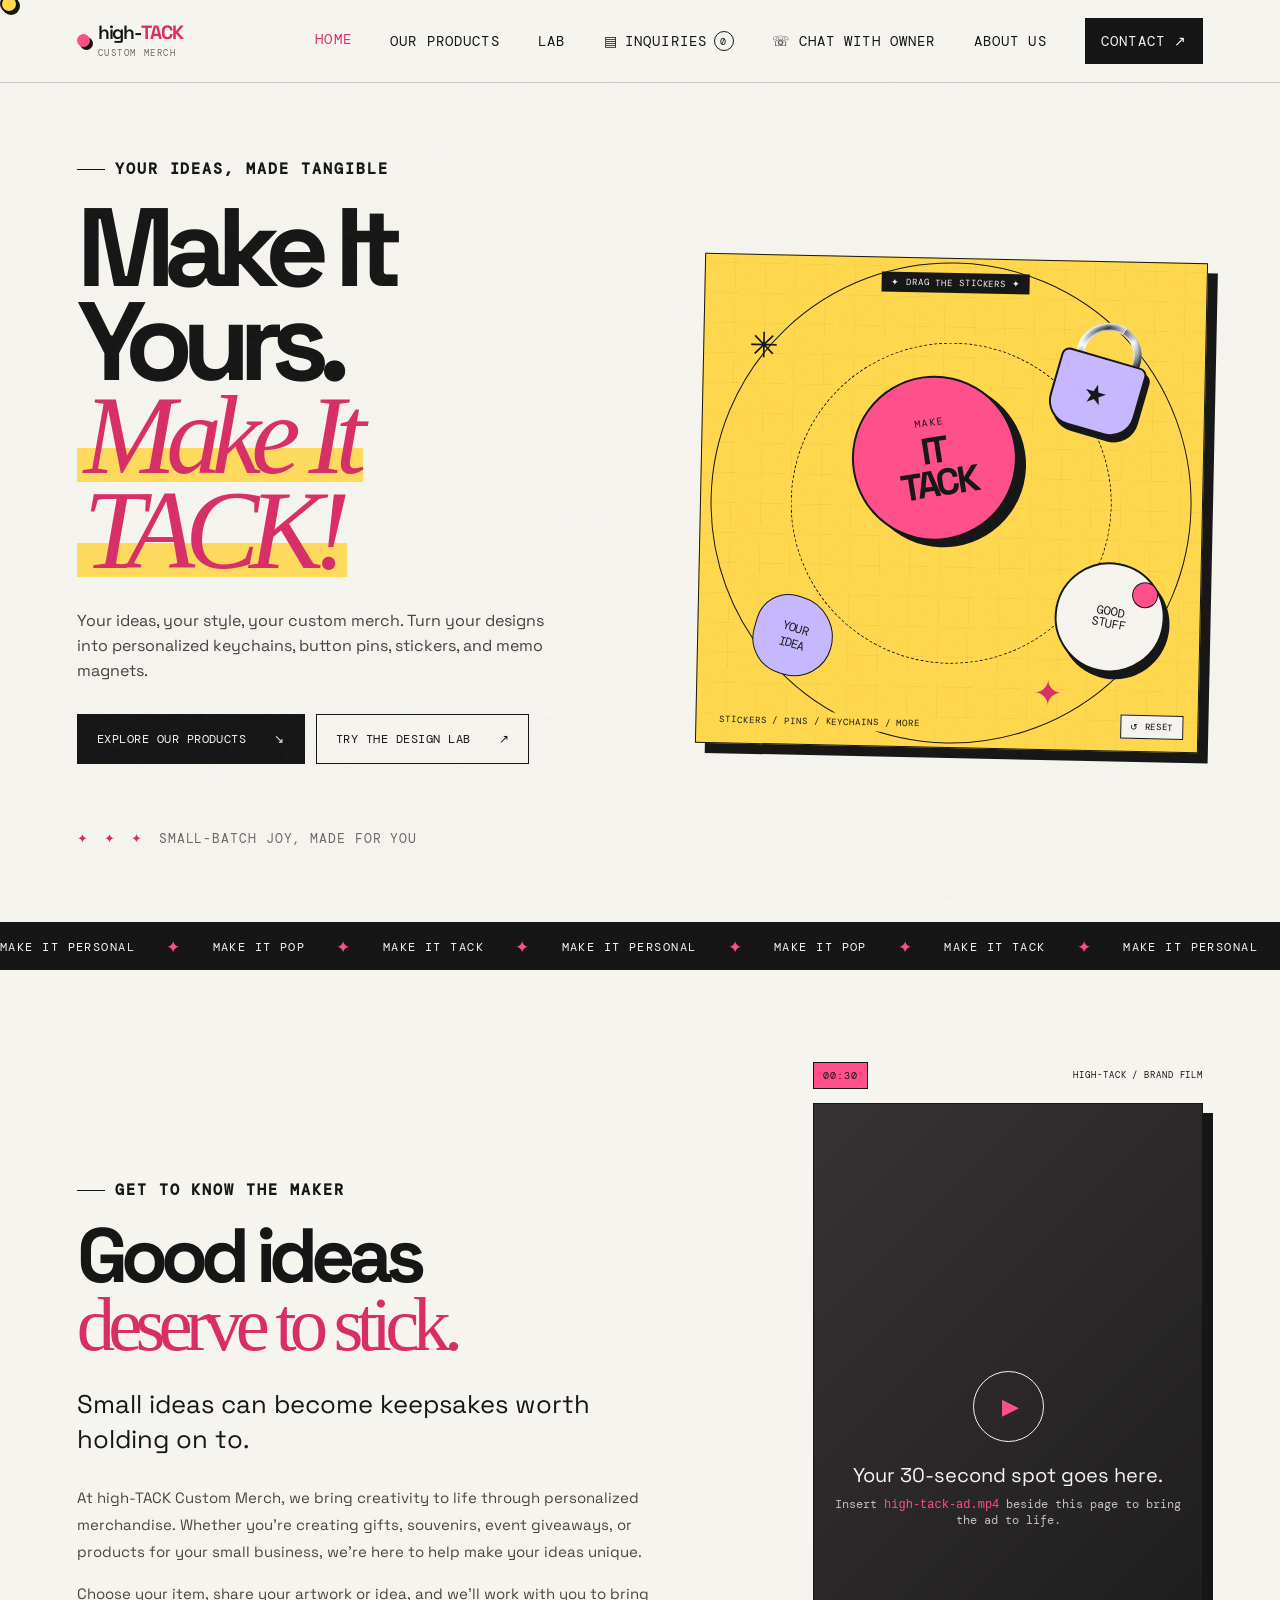
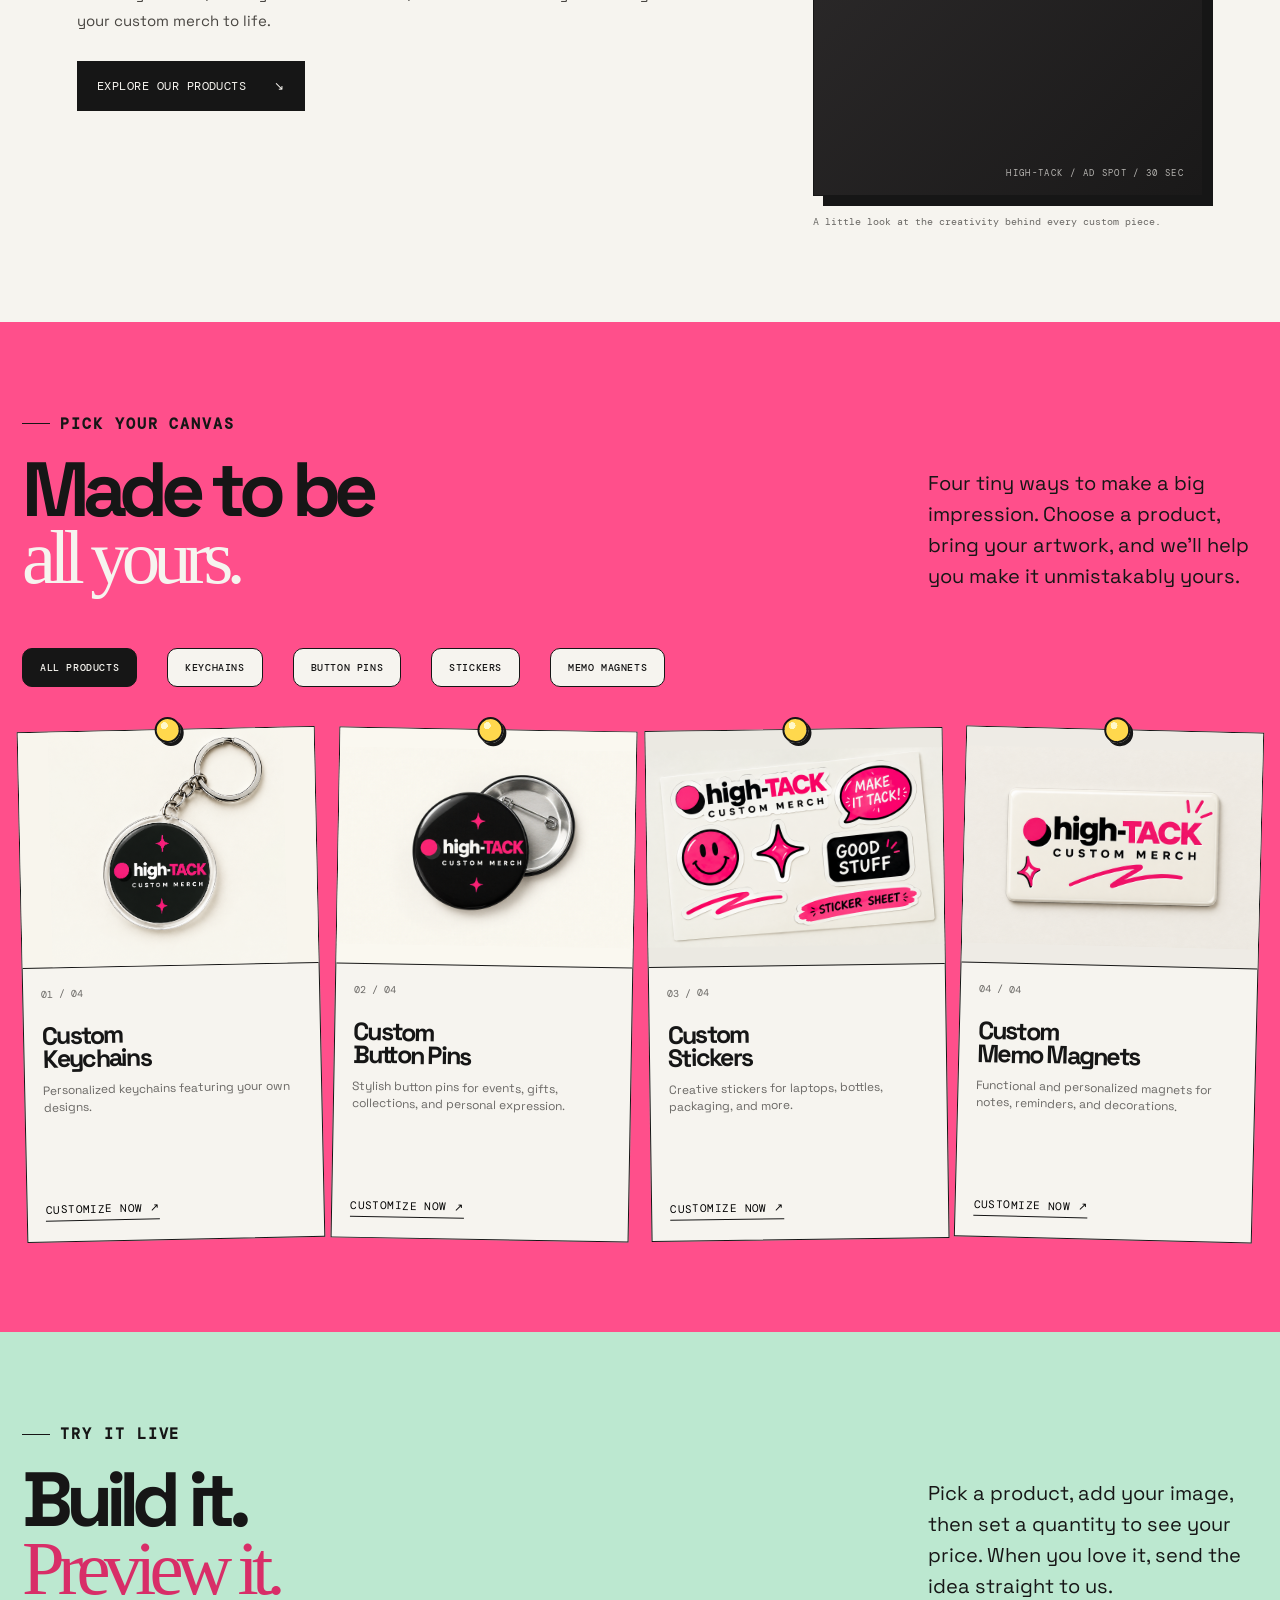
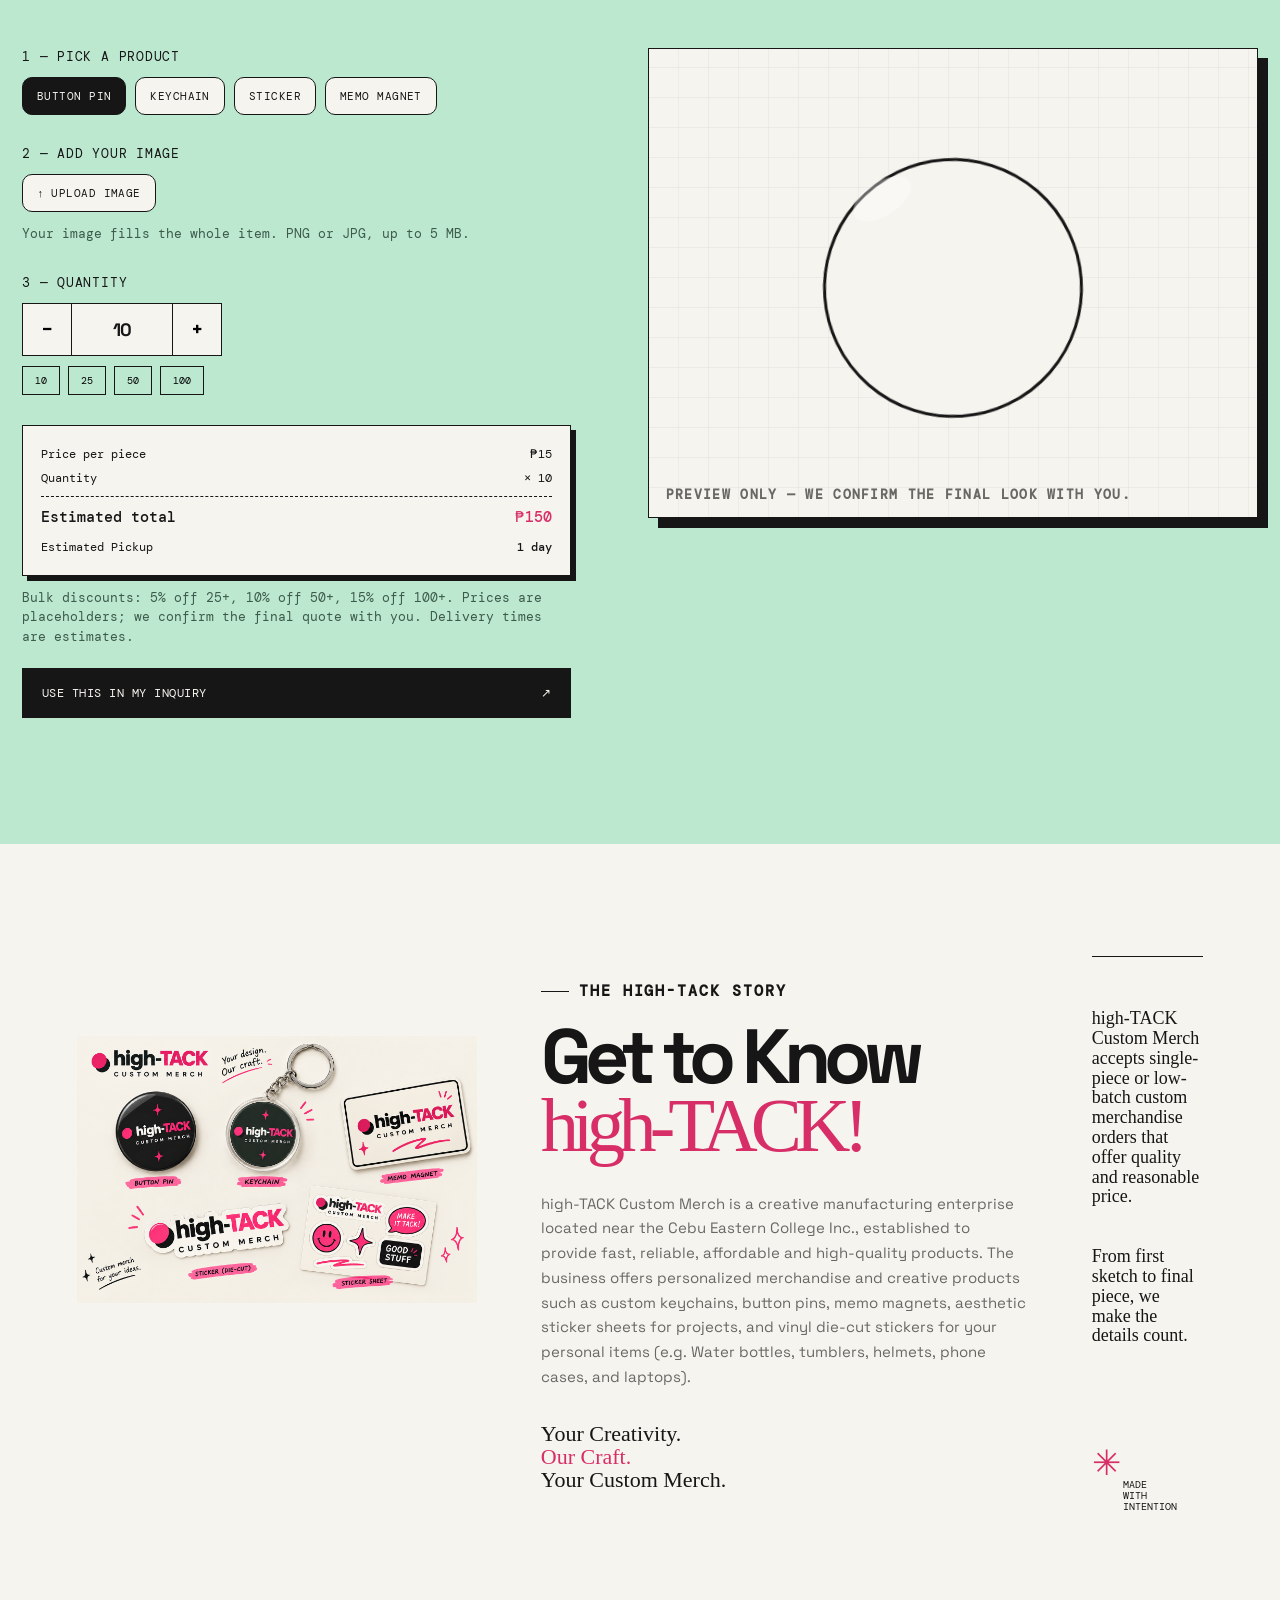
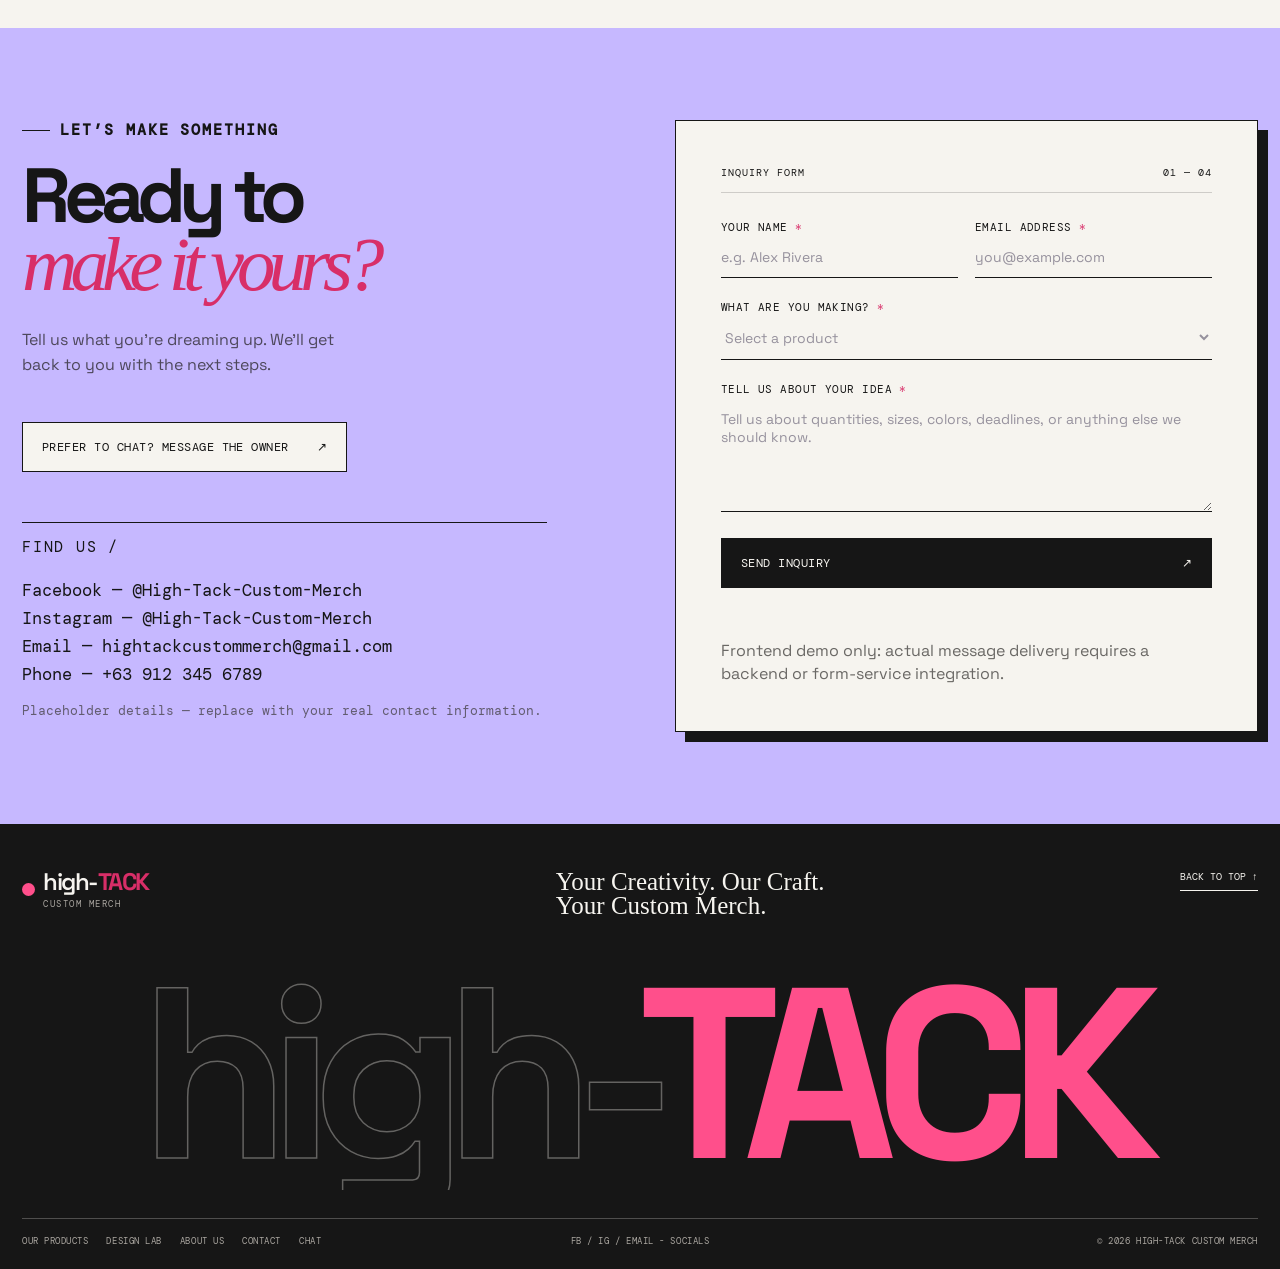
==== commit b864572e: "Modified file" ====
--- a/index.html
+++ b/index.html
@@ -1,944 +1,1700 @@
 <!doctype html>
 <html lang="en">
-<head>
-  <meta charset="UTF-8" />
-  <meta name="viewport" content="width=device-width, initial-scale=1.0" />
-  <meta name="description" content="high-TACK Custom Merch turns your ideas into keychains, button pins, stickers, and memo magnets." />
-  <meta name="theme-color" content="#f6f4ef" />
-
-  <!-- Link preview info (shown when the page is shared) -->
-  <meta property="og:type" content="website" />
-  <meta property="og:title" content="high-TACK Custom Merch | Make It Yours" />
-  <meta property="og:description" content="Turn your designs into personalized keychains, button pins, stickers, and memo magnets." />
-
-  <title>high-TACK Custom Merch | Make It Yours</title>
-  <link rel="icon" href="data:image/svg+xml,%3Csvg xmlns='http://www.w3.org/2000/svg' viewBox='0 0 64 64'%3E%3Ccircle cx='32' cy='32' r='26' fill='%23ff4f8b' stroke='%23161616' stroke-width='6'/%3E%3C/svg%3E" />
-  <script>document.documentElement.classList.add('js');</script>
-
-  <link rel="preconnect" href="https://fonts.googleapis.com" />
-  <link rel="preconnect" href="https://fonts.gstatic.com" crossorigin />
-  <link href="https://fonts.googleapis.com/css2?family=DM+Mono:wght@400;500&family=Space+Grotesk:wght@400;500;600;700&display=swap" rel="stylesheet" />
-  <link rel="stylesheet" href="style.css" />
-  <link rel="stylesheet" href="https://pyscript.net/releases/2024.1.1/core.css" />
-  <script type="module" src="https://pyscript.net/releases/2024.1.1/core.js"></script>
-</head>
-<!-- The "home" anchor lives on the body because the sticky header can't be a scroll target -->
-<body id="home">
-  <div class="site-noise" aria-hidden="true"></div>
-
-  <!-- The "tack thread" scroll progress bar -->
-  <div class="tack-progress" aria-hidden="true"><span></span></div>
-
-  <header class="site-header">
-    <nav class="nav-shell" aria-label="Main navigation">
-      <a class="brand-lockup" href="#home" aria-label="high-TACK Custom Merch home">
-        <span class="brand-dot" aria-hidden="true"></span>
-        <span class="brand-wordmark">high-<strong>TACK</strong></span>
-        <span class="brand-subline">custom merch</span>
-      </a>
-      <button class="menu-toggle" type="button" aria-expanded="false" aria-controls="site-menu">
-        <span></span><span></span><span></span>
-        <span class="sr-only">Open navigation menu</span>
-      </button>
-      <div class="site-menu" id="site-menu">
-        <a class="active" href="#home" aria-current="true">Home</a>
-        <a href="#products">Our Products</a>
-        <a href="#lab">Lab</a>
-        <button class="nav-panel-trigger" type="button" data-panel="inquiries" aria-controls="side-panel" aria-expanded="false"><span aria-hidden="true">▤</span> Inquiries <span class="inquiry-count" id="inquiry-count">0</span></button>
-        <button class="nav-panel-trigger nav-chat-trigger" type="button" data-panel="chat" aria-controls="side-panel" aria-expanded="false"><span aria-hidden="true">☏</span> Chat with owner</button>
-        <a href="#about">About Us</a>
-        <a href="#contact" class="nav-cta">Contact <span aria-hidden="true">↗</span></a>
-      </div>
-    </nav>
-  </header>
-
-  <div class="panel-backdrop" id="panel-backdrop" hidden></div>
-  <aside class="side-panel" id="side-panel" aria-label="Customer panel" aria-hidden="true">
-    <div class="side-panel-head">
-      <div><p class="eyebrow"><span class="eyebrow-line"></span> high-TACK / CUSTOMER DESK</p><h2 id="side-panel-title">Your inquiries</h2></div>
-      <button class="panel-close" id="panel-close" type="button" aria-label="Close panel">✕</button>
-    </div>
-    <div class="inquiry-panel-content" id="inquiry-panel-content">
-      <p class="panel-intro">Your inquiries are saved in this browser. You can edit or cancel an inquiry within 1 day of sending it.</p>
-      <div class="inquiry-list" id="inquiry-list"></div>
-      <a class="button button-dark panel-new-inquiry" href="#contact" id="panel-new-inquiry">Make an inquiry <span aria-hidden="true">↗</span></a>
-    </div>
-    <div class="chat-panel-content" id="chat-panel-content" hidden></div>
-  </aside>
-
-  <main>
-    <section class="hero-section section-pad">
-      <div class="hero-copy">
-        <p class="eyebrow"><span class="eyebrow-line"></span> Your ideas, made tangible</p>
-        <h1>Make It Yours.<br /><em>Make It TACK!</em></h1>
-        <p class="hero-lede">Your ideas, your style, your custom merch. Turn your designs into personalized keychains, button pins, stickers, and memo magnets.</p>
-        <div class="hero-actions">
-          <a class="button button-dark" href="#products">Explore Our Products <span aria-hidden="true">↘</span></a>
-          <a class="button button-light" href="#lab">Try the Design Lab <span aria-hidden="true">↗</span></a>
+  <head>
+    <meta charset="UTF-8" />
+    <meta name="viewport" content="width=device-width, initial-scale=1.0" />
+    <meta
+      name="description"
+      content="high-TACK Custom Merch turns your ideas into keychains, button pins, stickers, and memo magnets."
+    />
+    <meta name="theme-color" content="#f6f4ef" />
+
+    <!-- Link preview info (shown when the page is shared) -->
+    <meta property="og:type" content="website" />
+    <meta property="og:title" content="high-TACK Custom Merch | Make It Yours" />
+    <meta
+      property="og:description"
+      content="Turn your designs into personalized keychains, button pins, stickers, and memo magnets."
+    />
+
+    <title>high-TACK Custom Merch | Make It Yours</title>
+    <link
+      rel="icon"
+      href="data:image/svg+xml,%3Csvg xmlns='http://www.w3.org/2000/svg' viewBox='0 0 64 64'%3E%3Ccircle cx='32' cy='32' r='26' fill='%23ff4f8b' stroke='%23161616' stroke-width='6'/%3E%3C/svg%3E"
+    />
+    <script>
+      document.documentElement.classList.add("js");
+    </script>
+
+    <link rel="preconnect" href="https://fonts.googleapis.com" />
+    <link rel="preconnect" href="https://fonts.gstatic.com" crossorigin />
+    <link
+      href="https://fonts.googleapis.com/css2?family=DM+Mono:wght@400;500&family=Space+Grotesk:wght@400;500;600;700&display=swap"
+      rel="stylesheet"
+    />
+    <link rel="stylesheet" href="style.css" />
+    <link rel="stylesheet" href="https://pyscript.net/releases/2024.1.1/core.css" />
+    <script type="module" src="https://pyscript.net/releases/2024.1.1/core.js"></script>
+  </head>
+  <!-- The "home" anchor lives on the body because the sticky header can't be a scroll target -->
+  <body id="home">
+    <div class="site-noise" aria-hidden="true"></div>
+
+    <!-- The "tack thread" scroll progress bar -->
+    <div class="tack-progress" aria-hidden="true"><span></span></div>
+
+    <header class="site-header">
+      <nav class="nav-shell" aria-label="Main navigation">
+        <a class="brand-lockup" href="#home" aria-label="high-TACK Custom Merch home">
+          <span class="brand-dot" aria-hidden="true"></span>
+          <span class="brand-wordmark">high-<strong>TACK</strong></span>
+          <span class="brand-subline">custom merch</span>
+        </a>
+        <button class="menu-toggle" type="button" aria-expanded="false" aria-controls="site-menu">
+          <span></span><span></span><span></span>
+          <span class="sr-only">Open navigation menu</span>
+        </button>
+        <div class="site-menu" id="site-menu">
+          <a class="active" href="#home" aria-current="true">Home</a>
+          <a href="#products">Our Products</a>
+          <a href="#lab">Lab</a>
+          <button
+            class="nav-panel-trigger"
+            type="button"
+            data-panel="inquiries"
+            aria-controls="side-panel"
+            aria-expanded="false"
+          >
+            <span aria-hidden="true">▤</span> Inquiries
+            <span class="inquiry-count" id="inquiry-count">0</span>
+          </button>
+          <button
+            class="nav-panel-trigger nav-chat-trigger"
+            type="button"
+            data-panel="chat"
+            aria-controls="side-panel"
+            aria-expanded="false"
+          >
+            <span aria-hidden="true">☏</span> Chat with owner
+          </button>
+          <a href="#about">About Us</a>
+          <a href="#contact" class="nav-cta">Contact <span aria-hidden="true">↗</span></a>
         </div>
-        <div class="hero-proof">
-          <span class="proof-stars" aria-hidden="true">✦ ✦ ✦</span>
-          <span>Small-batch joy, made for you</span></div>
-      </div>
-
-      <!-- The stickers marked "draggable" can be moved around -->
-      <div class="hero-art" role="group" aria-label="Interactive sticker collage. Drag the stickers to rearrange them.">
-        <div class="art-orbit orbit-one" aria-hidden="true"></div>
-        <div class="art-orbit orbit-two" aria-hidden="true"></div>
-        <div class="art-sticker sticker-main draggable" tabindex="0" role="button" aria-roledescription="draggable sticker" aria-label="Make it TACK sticker. Drag it, or use the arrow keys to move it."><span>MAKE</span><strong>IT<br />TACK</strong></div>
-        <div class="art-sticker sticker-pink draggable" tabindex="0" role="button" aria-roledescription="draggable sticker" aria-label="Your idea sticker. Drag it, or use the arrow keys to move it."><span>YOUR<br />IDEA</span></div>
-        <div class="art-keychain draggable" tabindex="0" role="button" aria-roledescription="draggable keychain" aria-label="Star keychain. Drag it, or use the arrow keys to move it."><div class="key-ring"></div><div class="key-tag">★</div></div>
-        <div class="art-pin draggable" tabindex="0" role="button" aria-roledescription="draggable pin" aria-label="Good stuff pin. Drag it, or use the arrow keys to move it."><span>GOOD<br />STUFF</span></div>
-        <div class="art-spark spark-a" aria-hidden="true">✳</div>
-        <div class="art-spark spark-b" aria-hidden="true">✦</div>
-        <p class="art-hint" aria-hidden="true">✦ Drag the stickers ✦</p>
-        <p class="art-caption">STICKERS / PINS / KEYCHAINS / MORE</p>
-        <button class="art-reset" type="button">↺ Reset</button>
-      </div>
-    </section>
-
-    <!-- Decorative slogan strip. The script at the bottom repeats this set so the loop is seamless. -->
-    <section class="marquee-bar" aria-label="Brand slogans">
-      <div class="marquee-track" aria-hidden="true" style="padding-right: 31px;"><span>MAKE IT PERSONAL</span><span class="marquee-star">✦</span><span>MAKE IT POP</span><span class="marquee-star">✦</span><span>MAKE IT TACK</span><span class="marquee-star">✦</span></div>
-    </section>
-
-    <section class="video-section section-pad" id="ad">
-      <div class="video-about-grid">
-        <div class="video-business-copy reveal">
-          <p class="eyebrow"><span class="eyebrow-line"></span> Get to know the maker</p>
-          <h2>Get to Know<br /><span>high-TACK!</span></h2>
-          <p class="video-business-lede">Small ideas can become keepsakes worth holding on to.</p>
-          <p>high-TACK Custom Merch is a creative small-business brand making personalized merchandise that helps people celebrate their ideas and tell their stories. From custom keychains and button pins to stickers and memo magnets, each piece can be tailored for gifts, school activities, events, souvenirs, and small-business branding.</p>
-          <p>Choose your item, share your artwork or idea, and we’ll work with you to bring your custom merch to life.</p>
-          <a class="button button-dark" href="#products">Explore our products <span aria-hidden="true">↘</span></a>
+      </nav>
+    </header>
+
+    <div class="panel-backdrop" id="panel-backdrop" hidden></div>
+    <aside class="side-panel" id="side-panel" aria-label="Customer panel" aria-hidden="true">
+      <div class="side-panel-head">
+        <div>
+          <p class="eyebrow"><span class="eyebrow-line"></span> high-TACK / CUSTOMER DESK</p>
+          <h2 id="side-panel-title">Your inquiries</h2>
         </div>
-        <div class="video-column reveal">
-          <div class="video-label-row"><span class="duration-badge">00:30</span><span>HIGH-TACK / BRAND FILM</span></div>
-          <div class="video-frame">
-            <video id="promo-video" controls playsinline preload="metadata" aria-label="high-TACK 30-second promotional advertisement">
-              <source src="high-tack-ad.mp4" type="video/mp4" />
-              Your browser does not support the video element.
-            </video>
-            <div class="video-fallback" id="video-fallback" hidden>
-              <div class="play-disc" aria-hidden="true">▶</div>
-              <p class="fallback-title">Your 30-second spot goes here.</p>
-              <p>Insert <code>high-tack-ad.mp4</code> beside this page to bring the ad to life.</p>
-            </div>
-            <div class="video-corner-label">HIGH-TACK / AD SPOT / 30 SEC</div>
-          </div>
-          <p class="video-caption">A little look at the creativity behind every custom piece.</p>
-        </div>
-      </div>
-    </section>
-
-    <section class="products-section section-pad" id="products">
-      <div class="section-heading products-heading reveal">
-        <div>
-          <p class="eyebrow"><span class="eyebrow-line"></span> Pick your canvas</p>
-          <h2>Made to be<br /><span>all yours.</span></h2>
-        </div>
-        <p class="section-intro">Four tiny ways to make a big impression. Choose a product, bring your artwork, and we’ll help you make it unmistakably yours.</p>
-      </div>
-        <!-- Product Filter Tabs -->
-      <div class="product-filters" role="group" aria-label="Filter products">
-        <button class="filter-tab active"
-                type="button"
-                data-filter="all"
-                aria-pressed="true">
-          All Products
-        </button>
-
-        <button class="filter-tab"
-                type="button"
-                data-filter="keychains"
-                aria-pressed="false">
-          Keychains
-        </button>
-
-        <button class="filter-tab"
-                type="button"
-                data-filter="button-pins"
-                aria-pressed="false">
-          Button Pins
-        </button>
-
-        <button class="filter-tab"
-                type="button"
-                data-filter="stickers"
-                aria-pressed="false">
-          Stickers
-        </button>
-
-        <button class="filter-tab"
-                type="button"
-                data-filter="memo-magnets"
-                aria-pressed="false">
-          Memo Magnets
+        <button class="panel-close" id="panel-close" type="button" aria-label="Close panel">
+          ✕
         </button>
       </div>
-      <div class="product-grid">
-        <article class="product-card product-pink" data-category="keychains">
-          <div class="product-art art-keychains"><div class="mini-ring"></div><div class="mini-tag">✦</div><div class="mini-tag mini-tag-two">♥</div></div>
-          <div class="product-meta"><span class="product-number">01 / 04</span><h3>Custom<br />Keychains</h3><p>Personalized keychains featuring your own designs.</p><button class="text-button js-customize" type="button" data-product="Custom Keychains">Customize Now <span aria-hidden="true">↗</span></button></div>
-        </article>
-        <article class="product-card product-yellow" data-category="button-pins">
-          <div class="product-art art-buttons"><div class="button-pin pin-one">HI!</div><div class="button-pin pin-two">★</div><div class="button-pin pin-three">YOU</div></div>
-          <div class="product-meta"><span class="product-number">02 / 04</span><h3>Custom<br />Button Pins</h3><p>Stylish button pins for events, gifts, collections, and personal expression.</p><button class="text-button js-customize" type="button" data-product="Custom Button Pins">Customize Now <span aria-hidden="true">↗</span></button></div>
-        </article>
-        <article class="product-card product-lilac" data-category="stickers">
-          <div class="product-art art-stickers"><span class="sticker-shape sticker-shape-one">WOW</span><span class="sticker-shape sticker-shape-two">✳</span><span class="sticker-shape sticker-shape-three">TACK</span></div>
-          <div class="product-meta"><span class="product-number">03 / 04</span><h3>Custom<br />Stickers</h3><p>Creative stickers for laptops, bottles, packaging, and more.</p><button class="text-button js-customize" type="button" data-product="Custom Stickers">Customize Now <span aria-hidden="true">↗</span></button></div>
-        </article>
-        <article class="product-card product-mint" data-category="memo-magnets">
-          <div class="product-art art-magnets"><div class="memo-card">REMEMBER<br /><strong>TO<br />TACK</strong></div><div class="magnet-dot"></div></div>
-          <div class="product-meta"><span class="product-number">04 / 04</span><h3>Custom<br />Memo Magnets</h3><p>Functional and personalized magnets for notes, reminders, and decorations.</p><button class="text-button js-customize" type="button" data-product="Custom Memo Magnets">Customize Now <span aria-hidden="true">↗</span></button></div>
-        </article>
+      <div class="inquiry-panel-content" id="inquiry-panel-content">
+        <p class="panel-intro">
+          Your inquiries are saved in this browser. You can edit or cancel an inquiry within 1 day
+          of sending it.
+        </p>
+        <div class="inquiry-list" id="inquiry-list"></div>
+        <a class="button button-dark panel-new-inquiry" href="#contact" id="panel-new-inquiry"
+          >Make an inquiry <span aria-hidden="true">↗</span></a
+        >
       </div>
-    </section>
-
-    <section class="lab-section section-pad" id="lab">
-      <div class="section-heading lab-heading reveal">
-        <div>
-          <p class="eyebrow"><span class="eyebrow-line"></span> Try it live</p>
-          <h2>Build it.<br /><span>Preview it.</span></h2>
+      <div class="chat-panel-content" id="chat-panel-content" hidden></div>
+    </aside>
+
+    <main>
+      <section class="hero-section section-pad">
+        <div class="hero-copy">
+          <p class="eyebrow"><span class="eyebrow-line"></span> Your ideas, made tangible</p>
+          <h1>Make It Yours.<br /><em>Make It TACK!</em></h1>
+          <p class="hero-lede">
+            Your ideas, your style, your custom merch. Turn your designs into personalized
+            keychains, button pins, stickers, and memo magnets.
+          </p>
+          <div class="hero-actions">
+            <a class="button button-dark" href="#products"
+              >Explore Our Products <span aria-hidden="true">↘</span></a
+            >
+            <a class="button button-light" href="#lab"
+              >Try the Design Lab <span aria-hidden="true">↗</span></a
+            >
+          </div>
+          <div class="hero-proof">
+            <span class="proof-stars" aria-hidden="true">✦ ✦ ✦</span>
+            <span>Small-batch joy, made for you</span>
+          </div>
         </div>
-        <p class="section-intro">Pick a product, add your image, then set a quantity to see your price. When you love it, send the idea straight to us.</p>
+
+        <!-- The stickers marked "draggable" can be moved around -->
+        <div
+          class="hero-art"
+          role="group"
+          aria-label="Interactive sticker collage. Drag the stickers to rearrange them."
+        >
+          <div class="art-orbit orbit-one" aria-hidden="true"></div>
+          <div class="art-orbit orbit-two" aria-hidden="true"></div>
+          <div
+            class="art-sticker sticker-main draggable"
+            tabindex="0"
+            role="button"
+            aria-roledescription="draggable sticker"
+            aria-label="Make it TACK sticker. Drag it, or use the arrow keys to move it."
+          >
+            <span>MAKE</span><strong>IT<br />TACK</strong>
+          </div>
+          <div
+            class="art-sticker sticker-pink draggable"
+            tabindex="0"
+            role="button"
+            aria-roledescription="draggable sticker"
+            aria-label="Your idea sticker. Drag it, or use the arrow keys to move it."
+          >
+            <span>YOUR<br />IDEA</span>
+          </div>
+          <div
+            class="art-keychain draggable"
+            tabindex="0"
+            role="button"
+            aria-roledescription="draggable keychain"
+            aria-label="Star keychain. Drag it, or use the arrow keys to move it."
+          >
+            <div class="key-ring"></div>
+            <div class="key-tag">★</div>
+          </div>
+          <div
+            class="art-pin draggable"
+            tabindex="0"
+            role="button"
+            aria-roledescription="draggable pin"
+            aria-label="Good stuff pin. Drag it, or use the arrow keys to move it."
+          >
+            <span>GOOD<br />STUFF</span>
+          </div>
+          <div class="art-spark spark-a" aria-hidden="true">✳</div>
+          <div class="art-spark spark-b" aria-hidden="true">✦</div>
+          <p class="art-hint" aria-hidden="true">✦ Drag the stickers ✦</p>
+          <p class="art-caption">STICKERS / PINS / KEYCHAINS / MORE</p>
+          <button class="art-reset" type="button">↺ Reset</button>
+        </div>
+      </section>
+
+      <!-- Decorative slogan strip. The script at the bottom repeats this set so the loop is seamless. -->
+      <section class="marquee-bar" aria-label="Brand slogans">
+        <div class="marquee-track" aria-hidden="true" style="padding-right: 31px">
+          <span>MAKE IT PERSONAL</span><span class="marquee-star">✦</span><span>MAKE IT POP</span
+          ><span class="marquee-star">✦</span><span>MAKE IT TACK</span
+          ><span class="marquee-star">✦</span>
+        </div>
+      </section>
+
+      <section class="video-section section-pad" id="ad">
+        <div class="video-about-grid">
+          <div class="video-business-copy reveal">
+            <p class="eyebrow"><span class="eyebrow-line"></span> Get to know the maker</p>
+            <h2>Good ideas<br /><span>deserve to stick.</span></h2>
+            <p class="video-business-lede">Small ideas can become keepsakes worth holding on to.</p>
+            <p>
+               At high-TACK Custom Merch, we bring creativity to life through personalized merchandise.
+            Whether you're creating gifts, souvenirs, event giveaways, or products for your small
+            business, we're here to help make your ideas unique.
+            </p>
+            <p>
+              Choose your item, share your artwork or idea, and we’ll work with you to bring your
+              custom merch to life.
+            </p>
+            <a class="button button-dark" href="#products"
+              >Explore our products <span aria-hidden="true">↘</span></a
+            >
+          </div>
+          <div class="video-column reveal">
+            <div class="video-label-row">
+              <span class="duration-badge">00:30</span><span>HIGH-TACK / BRAND FILM</span>
+            </div>
+            <div class="video-frame">
+              <video
+                id="promo-video"
+                controls
+                playsinline
+                preload="metadata"
+                aria-label="high-TACK 30-second promotional advertisement"
+              >
+                <source src="high-tack-ad.mp4" type="video/mp4" />
+                Your browser does not support the video element.
+              </video>
+              <div class="video-fallback" id="video-fallback" hidden>
+                <div class="play-disc" aria-hidden="true">▶</div>
+                <p class="fallback-title">Your 30-second spot goes here.</p>
+                <p>
+                  Insert <code>high-tack-ad.mp4</code> beside this page to bring the ad to life.
+                </p>
+              </div>
+              <div class="video-corner-label">HIGH-TACK / AD SPOT / 30 SEC</div>
+            </div>
+            <p class="video-caption">A little look at the creativity behind every custom piece.</p>
+          </div>
+        </div>
+      </section>
+
+      <section class="products-section section-pad" id="products">
+        <div class="section-heading products-heading reveal">
+          <div>
+            <p class="eyebrow"><span class="eyebrow-line"></span> Pick your canvas</p>
+            <h2>Made to be<br /><span>all yours.</span></h2>
+          </div>
+          <p class="section-intro">
+            Four tiny ways to make a big impression. Choose a product, bring your artwork, and we’ll
+            help you make it unmistakably yours.
+          </p>
+        </div>
+        <!-- Product Filter Tabs -->
+        <div class="product-filters" role="group" aria-label="Filter products">
+          <button class="filter-tab active" type="button" data-filter="all" aria-pressed="true">
+            All Products
+          </button>
+
+          <button class="filter-tab" type="button" data-filter="keychains" aria-pressed="false">
+            Keychains
+          </button>
+
+          <button class="filter-tab" type="button" data-filter="button-pins" aria-pressed="false">
+            Button Pins
+          </button>
+
+          <button class="filter-tab" type="button" data-filter="stickers" aria-pressed="false">
+            Stickers
+          </button>
+
+          <button class="filter-tab" type="button" data-filter="memo-magnets" aria-pressed="false">
+            Memo Magnets
+          </button>
+        </div>
+        <div class="product-grid">
+          <article class="product-card product-pink" data-category="keychains">
+            <div class="product-art art-keychains has-photo">
+              <img src="img/High-TACK Custom Merch Keychain.png" alt="Round acrylic high-TACK keychain with a black printed insert and a metal split ring" loading="lazy" width="1536" height="1024" />
+            </div>
+            <div class="product-meta">
+              <span class="product-number">01 / 04</span>
+              <h3>Custom<br />Keychains</h3>
+              <p>Personalized keychains featuring your own designs.</p>
+              <button
+                class="text-button js-customize"
+                type="button"
+                data-product="Custom Keychains"
+              >
+                Customize Now <span aria-hidden="true">↗</span>
+              </button>
+            </div>
+          </article>
+          <article class="product-card product-yellow" data-category="button-pins">
+            <div class="product-art art-buttons has-photo">
+              <img src="img/High-TACK Custom Merch Pin.png" alt="Black high-TACK button pin shown front and back with its metal safety pin" loading="lazy" width="1536" height="1024" />
+            </div>
+            <div class="product-meta">
+              <span class="product-number">02 / 04</span>
+              <h3>Custom<br />Button Pins</h3>
+              <p>Stylish button pins for events, gifts, collections, and personal expression.</p>
+              <button
+                class="text-button js-customize"
+                type="button"
+                data-product="Custom Button Pins"
+              >
+                Customize Now <span aria-hidden="true">↗</span>
+              </button>
+            </div>
+          </article>
+          <article class="product-card product-lilac" data-category="stickers">
+            <div class="product-art art-stickers has-photo">
+              <img src="img/High-TACK Sticker Sheet Mockup.png" alt="Sticker sheet with the high-TACK logo, a speech bubble, a smiley, a sparkle and more" loading="lazy" width="1536" height="1024" />
+            </div>
+            <div class="product-meta">
+              <span class="product-number">03 / 04</span>
+              <h3>Custom<br />Stickers</h3>
+              <p>Creative stickers for laptops, bottles, packaging, and more.</p>
+              <button class="text-button js-customize" type="button" data-product="Custom Stickers">
+                Customize Now <span aria-hidden="true">↗</span>
+              </button>
+            </div>
+          </article>
+          <article class="product-card product-mint" data-category="memo-magnets">
+            <div class="product-art art-magnets has-photo">
+              <img src="img/Glossy High-TACK Memo Magnet.png" alt="Glossy cream high-TACK memo magnet with a pink squiggle and sparkle" loading="lazy" width="1536" height="1024" />
+            </div>
+            <div class="product-meta">
+              <span class="product-number">04 / 04</span>
+              <h3>Custom<br />Memo Magnets</h3>
+              <p>Functional and personalized magnets for notes, reminders, and decorations.</p>
+              <button
+                class="text-button js-customize"
+                type="button"
+                data-product="Custom Memo Magnets"
+              >
+                Customize Now <span aria-hidden="true">↗</span>
+              </button>
+            </div>
+          </article>
+        </div>
+      </section>
+
+      <section class="lab-section section-pad" id="lab">
+        <div class="section-heading lab-heading reveal">
+          <div>
+            <p class="eyebrow"><span class="eyebrow-line"></span> Try it live</p>
+            <h2>Build it.<br /><span>Preview it.</span></h2>
+          </div>
+          <p class="section-intro">
+            Pick a product, add your image, then set a quantity to see your price. When you love it,
+            send the idea straight to us.
+          </p>
+        </div>
+
+        <div class="lab-grid reveal">
+          <div class="lab-controls" id="lab-controls">
+            <fieldset>
+              <legend>1 — Pick a product</legend>
+              <div class="choice-row">
+                <label class="choice"
+                  ><input type="radio" name="lab-type" value="pin" checked /><span
+                    >Button Pin</span
+                  ></label
+                >
+                <label class="choice"
+                  ><input type="radio" name="lab-type" value="keychain" /><span
+                    >Keychain</span
+                  ></label
+                >
+                <label class="choice"
+                  ><input type="radio" name="lab-type" value="sticker" /><span>Sticker</span></label
+                >
+                <label class="choice"
+                  ><input type="radio" name="lab-type" value="magnet" /><span
+                    >Memo Magnet</span
+                  ></label
+                >
+              </div>
+            </fieldset>
+
+            <fieldset>
+              <legend>2 — Add your image</legend>
+              <div class="choice-row">
+                <label class="choice"
+                  ><input type="file" id="lab-upload" accept="image/*" /><span
+                    >↑ Upload image</span
+                  ></label
+                >
+              </div>
+              <button class="lab-remove" id="lab-remove" type="button" hidden>
+                Remove uploaded image ✕
+              </button>
+              <p class="lab-hint lab-hint-tight">
+                Your image fills the whole item. PNG or JPG, up to 5 MB.
+              </p>
+            </fieldset>
+
+            <div class="lab-field">
+              <label class="lab-legend" for="lab-qty">3 — Quantity</label>
+              <div class="lab-qty">
+                <button class="qty-btn" type="button" data-step="-1" aria-label="Decrease quantity">
+                  −
+                </button>
+                <input
+                  id="lab-qty"
+                  type="number"
+                  inputmode="numeric"
+                  min="1"
+                  max="1000"
+                  value="10"
+                />
+                <button class="qty-btn" type="button" data-step="1" aria-label="Increase quantity">
+                  +
+                </button>
+              </div>
+              <div class="qty-presets" aria-label="Quick quantities">
+                <button type="button" data-qty="10">10</button
+                ><button type="button" data-qty="25">25</button
+                ><button type="button" data-qty="50">50</button
+                ><button type="button" data-qty="100">100</button>
+              </div>
+            </div>
+
+            <dl class="lab-quote">
+              <div>
+                <dt>Price per piece</dt>
+                <dd id="q-unit">₱15</dd>
+              </div>
+              <div>
+                <dt>Quantity</dt>
+                <dd id="q-qty">× 10</dd>
+              </div>
+              <div id="q-disc-row" hidden>
+                <dt>Bulk discount</dt>
+                <dd id="q-disc"></dd>
+              </div>
+              <div class="lab-quote-total">
+                <dt>Estimated total</dt>
+                <dd id="q-total">₱150</dd>
+              </div>
+              <div class="lab-quote-delivery">
+                <dt>Estimated Pickup</dt>
+                <dd id="q-delivery">1 day</dd>
+              </div>
+            </dl>
+            <p class="lab-hint">
+              Bulk discounts: 5% off 25+, 10% off 50+, 15% off 100+. Prices are placeholders; we
+              confirm the final quote with you. Delivery times are estimates.
+            </p>
+
+            <div class="lab-actions">
+              <button class="button button-dark lab-send" id="lab-send" type="button">
+                Use this in my inquiry <span aria-hidden="true">↗</span>
+              </button>
+            </div>
+            <p class="lab-status" id="lab-status" role="status" aria-live="polite"></p>
+          </div>
+
+          <div class="lab-stage" id="lab-stage" data-type="pin">
+            <div class="lab-item" id="lab-item">
+              <span class="lab-art" id="lab-art" hidden
+                ><img id="lab-image" alt="Your uploaded image" hidden /></span
+              ><span id="lab-preview-text" aria-hidden="true"></span>
+            </div>
+            <p class="lab-caption">Preview only — we confirm the final look with you.</p>
+          </div>
+        </div>
+      </section>
+
+      <section class="about-section section-pad" id="about">
+        <div class="about-stamp" aria-hidden="true">
+          <img src="img/Custom Merch Showcase.png" alt="high-TACK Custom Merch">
+        </div>
+        <div class="about-copy reveal">
+          <p class="eyebrow"><span class="eyebrow-line"></span> The high-TACK story</p>
+          <h2>Get to Know<br /><span>high-TACK!</span></h2>
+          <p>
+            high-TACK Custom Merch is a creative manufacturing enterprise located near the 
+            Cebu Eastern College Inc., established to provide fast, reliable, affordable and
+            high-quality products. The business offers personalized merchandise and creative
+            products such as custom keychains, button pins, memo magnets, aesthetic sticker
+            sheets for projects, and vinyl die-cut stickers for your personal items (e.g. Water bottles,
+            tumblers, helmets, phone cases, and laptops). 
+          </p>
+          <p class="about-tagline">
+            Your Creativity.<br /><strong>Our Craft.</strong><br />Your Custom Merch.
+          </p>
+        </div>
+        <div class="about-side">
+          <div class="side-note">
+            <p>high-TACK Custom Merch accepts single-piece or low-batch custom merchandise orders
+               that offer quality and reasonable price.</p>
+            <p>From first sketch to final piece, we make the details count.</p>
+          </div>
+          <div class="side-doodle" aria-hidden="true">
+            ✳<br /><span>made<br />with<br />intention</span>
+          </div>
+        </div>
+      </section>
+
+      <section class="contact-section section-pad" id="contact">
+        <div class="contact-intro reveal">
+          <p class="eyebrow"><span class="eyebrow-line"></span> Let’s make something</p>
+          <h2>Ready to<br /><em>make it yours?</em></h2>
+          <p>Tell us what you’re dreaming up. We’ll get back to you with the next steps.</p>
+          <a class="button button-light chat-link" href="#chat"
+            >Prefer to chat? Message the owner <span aria-hidden="true">↗</span></a
+          >
+          <div class="contact-placeholder">
+            <span>FIND US /</span>
+            <p>
+              Facebook — @High-Tack-Custom-Merch<br />Instagram — @High-Tack-Custom-Merch<br />Email
+              — hightackcustommerch@gmail.com<br />Phone — +63 912 345 6789
+            </p>
+            <small>Placeholder details — replace with your real contact information.</small>
+          </div>
+        </div>
+
+        <!-- onsubmit stops the page from reloading if the form is sent before Python has finished loading -->
+        <form
+          class="inquiry-form reveal"
+          id="inquiry-form"
+          novalidate
+          onsubmit="event.preventDefault()"
+          aria-describedby="form-feedback"
+        >
+          <div class="form-topline"><span>INQUIRY FORM</span><span>01 — 04</span></div>
+          <div class="field-grid">
+            <label for="name"
+              >Your name <span>*</span
+              ><input
+                id="name"
+                name="name"
+                type="text"
+                autocomplete="name"
+                placeholder="e.g. Alex Rivera"
+                required /></label
+            ><label for="email"
+              >Email address <span>*</span
+              ><input
+                id="email"
+                name="email"
+                type="email"
+                autocomplete="email"
+                placeholder="you@example.com"
+                required
+            /></label>
+          </div>
+          <label for="product"
+            >What are you making? <span>*</span
+            ><select id="product" name="product" required>
+              <option value="">Select a product</option>
+              <option>Custom Keychains</option>
+              <option>Custom Button Pins</option>
+              <option>Custom Stickers</option>
+              <option>Custom Memo Magnets</option>
+              <option>Something else</option>
+            </select></label
+          >
+          <label for="message"
+            >Tell us about your idea <span>*</span
+            ><textarea
+              id="message"
+              name="message"
+              rows="5"
+              placeholder="Tell us about quantities, sizes, colors, deadlines, or anything else we should know."
+              required
+            ></textarea>
+          </label>
+          <button class="button button-dark form-submit" type="submit">
+            Send Inquiry <span aria-hidden="true">↗</span>
+          </button>
+          <div class="form-feedback" id="form-feedback" role="status" aria-live="polite"></div>
+          <p class="form-disclaimer">
+            Frontend demo only: actual message delivery requires a backend or form-service
+            integration.
+          </p>
+        </form>
+      </section>
+
+      <section class="chat-section section-pad" id="chat">
+        <div class="section-heading chat-heading reveal">
+          <div>
+            <p class="eyebrow"><span class="eyebrow-line"></span> Talk to the maker</p>
+            <h2>Chat with<br /><span>the owner.</span></h2>
+          </div>
+          <p class="section-intro">
+            Questions about prices, timing or artwork? Message us here and the owner will reply.
+          </p>
+        </div>
+        <div class="chat-card reveal">
+          <div class="chat-top">
+            <div class="chat-owner">
+              <span class="chat-avatar" aria-hidden="true">H</span>
+              <div><strong>high-TACK Owner</strong><small>Business owner</small></div>
+            </div>
+          </div>
+          <div class="chat-log" id="chat-log" aria-hidden="false"></div>
+          <p class="sr-only" id="chat-live" aria-live="polite"></p>
+          <div class="chat-quick" id="chat-quick"></div>
+          <form class="chat-compose" id="chat-form" autocomplete="off">
+            <input
+              id="chat-input"
+              type="text"
+              maxlength="500"
+              placeholder="Type your message…"
+              aria-label="Your message"
+            />
+            <button class="button button-dark chat-send" type="submit">
+              Send <span aria-hidden="true">↗</span>
+            </button>
+          </form>
+          <div class="chat-foot">
+            <span>Demo: your messages are saved in this browser.</span
+            ><button class="chat-clear" id="chat-clear" type="button">Clear chat</button>
+          </div>
+        </div>
+      </section>
+    </main>
+
+    <footer class="site-footer">
+      <div class="footer-main">
+        <a class="brand-lockup footer-brand" href="#home"
+          ><span class="brand-dot" aria-hidden="true"></span
+          ><span class="brand-wordmark">high-<strong>TACK</strong></span
+          ><span class="brand-subline">custom merch</span></a
+        >
+        <p class="footer-tagline">Your Creativity. Our Craft.<br />Your Custom Merch.</p>
+        <a class="back-to-top" href="#home">Back to top <span aria-hidden="true">↑</span></a>
       </div>
-
-      <div class="lab-grid reveal">
-        <div class="lab-controls" id="lab-controls">
-          <fieldset>
-            <legend>1 — Pick a product</legend>
-            <div class="choice-row">
-              <label class="choice"><input type="radio" name="lab-type" value="pin" checked /><span>Button Pin</span></label>
-              <label class="choice"><input type="radio" name="lab-type" value="keychain" /><span>Keychain</span></label>
-              <label class="choice"><input type="radio" name="lab-type" value="sticker" /><span>Sticker</span></label>
-              <label class="choice"><input type="radio" name="lab-type" value="magnet" /><span>Memo Magnet</span></label>
-            </div>
-          </fieldset>
-
-          <fieldset>
-            <legend>2 — Add your image</legend>
-            <div class="choice-row">
-              <label class="choice"><input type="file" id="lab-upload" accept="image/*" /><span>↑ Upload image</span></label>
-            </div>
-            <button class="lab-remove" id="lab-remove" type="button" hidden>Remove uploaded image ✕</button>
-            <p class="lab-hint lab-hint-tight">Your image fills the whole item. PNG or JPG, up to 5 MB.</p>
-          </fieldset>
-
-          <div class="lab-field">
-            <label class="lab-legend" for="lab-qty">3 — Quantity</label>
-            <div class="lab-qty">
-              <button class="qty-btn" type="button" data-step="-1" aria-label="Decrease quantity">−</button>
-              <input id="lab-qty" type="number" inputmode="numeric" min="1" max="1000" value="10" />
-              <button class="qty-btn" type="button" data-step="1" aria-label="Increase quantity">+</button>
-            </div>
-            <div class="qty-presets" aria-label="Quick quantities">
-              <button type="button" data-qty="10">10</button><button type="button" data-qty="25">25</button><button type="button" data-qty="50">50</button><button type="button" data-qty="100">100</button>
-            </div>
-          </div>
-
-          <dl class="lab-quote">
-            <div><dt>Price per piece</dt><dd id="q-unit"></dd></div>
-            <div><dt>Quantity</dt><dd id="q-qty"></dd></div>
-            <div id="q-disc-row" hidden><dt>Bulk discount</dt><dd id="q-disc"></dd></div>
-            <div class="lab-quote-total"><dt>Estimated total</dt><dd id="q-total"></dd></div>
-            <div class="lab-quote-delivery"><dt>Estimated Pickup</dt><dd id="q-delivery"></dd></div>
-          </dl>
-          <p class="lab-hint">Bulk discounts: 5% off 25+, 10% off 50+, 15% off 100+. Prices are placeholders; we confirm the final quote with you. Delivery times are estimates.</p>
-
-          <div class="lab-actions">
-            <button class="button button-dark lab-send" id="lab-send" type="button">Use this in my inquiry <span aria-hidden="true">↗</span></button>
-          </div>
-          <p class="lab-status" id="lab-status" role="status" aria-live="polite"></p>
+      <!-- Giant decorative wordmark -->
+      <p class="footer-giant" aria-hidden="true">high-<span>TACK</span></p>
+      <div class="footer-bottom">
+        <div class="footer-links">
+          <a href="#products">Our Products</a><a href="#lab">Design Lab</a
+          ><a href="#about">About Us</a><a href="#contact">Contact</a><a href="#chat">Chat</a>
         </div>
-
-        <div class="lab-stage" id="lab-stage" data-type="pin">
-          <div class="lab-item" id="lab-item"><span class="lab-art" id="lab-art" hidden><img id="lab-image" alt="Your uploaded image" hidden /></span><span id="lab-preview-text" aria-hidden="true"></span></div>
-          <p class="lab-caption">Preview only — we confirm the final look with you.</p>
-        </div>
+        <div class="footer-social">FB / IG / EMAIL - SOCIALS </div>
+        <p>© 2026 high-TACK Custom Merch</p>
       </div>
-    </section>
-
-    <section class="about-section section-pad" id="about">
-      <div class="about-stamp" aria-hidden="true"><strong>2026</strong><span>CREATIVE GOODS</span></div>
-      <div class="about-copy reveal"><p class="eyebrow"><span class="eyebrow-line"></span> The high-TACK story</p><h2>Good ideas<br /><span>deserve to stick.</span></h2>
-        <p>At high-TACK Custom Merch, we bring creativity to life through personalized merchandise. Whether you're creating gifts, souvenirs, event giveaways, or products for your small business, we're here to help make your ideas unique.</p><p class="about-tagline">Your Creativity.<br /><strong>Our Craft.</strong><br />Your Custom Merch.</p></div>
-      <div class="about-side"><div class="side-note"><span class="side-note-number">A / 01</span><p>From first sketch to final piece, we make the details count.</p></div><div class="side-doodle" aria-hidden="true">✳<br /><span>made<br />with<br />intention</span></div></div>
-    </section>
-
-    <section class="contact-section section-pad" id="contact">
-      <div class="contact-intro reveal"><p class="eyebrow"><span class="eyebrow-line"></span> Let’s make something</p><h2>Ready to<br /><em>make it yours?</em></h2><p>Tell us what you’re dreaming up. We’ll get back to you with the next steps.</p><a class="button button-light chat-link" href="#chat">Prefer to chat? Message the owner <span aria-hidden="true">↗</span></a><div class="contact-placeholder"><span>FIND US /</span><p>Facebook — @High-Tack-Custom-Merch<br />Instagram — @High-Tack-Custom-Merch<br />Email — hightackcustommerch@gmail.com<br />Phone — +63 912 345 6789</p><small>Placeholder details — replace with your real contact information.</small></div></div>
-
-      <!-- onsubmit stops the page from reloading if the form is sent before Python has finished loading -->
-      <form class="inquiry-form reveal" id="inquiry-form" novalidate onsubmit="event.preventDefault()" aria-describedby="form-feedback">
-        <div class="form-topline"><span>INQUIRY FORM</span><span>01 — 04</span></div>
-        <div class="field-grid"><label for="name">Your name <span>*</span><input id="name" name="name" type="text" autocomplete="name" placeholder="e.g. Alex Rivera" required /></label><label for="email">Email address <span>*</span><input id="email" name="email" type="email" autocomplete="email" placeholder="you@example.com" required /></label></div>
-        <label for="product">What are you making? <span>*</span><select id="product" name="product" required><option value="">Select a product</option><option>Custom Keychains</option><option>Custom Button Pins</option><option>Custom Stickers</option><option>Custom Memo Magnets</option><option>Something else</option></select></label>
-        <label for="message">Tell us about your idea <span>*</span><textarea id="message" name="message" rows="5" placeholder="Tell us about quantities, sizes, colors, deadlines, or anything else we should know." required></textarea></label>
-        <button class="button button-dark form-submit" type="submit">Send Inquiry <span aria-hidden="true">↗</span></button>
-        <div class="form-feedback" id="form-feedback" role="status" aria-live="polite"></div>
-        <p class="form-disclaimer">Frontend demo only: actual message delivery requires a backend or form-service integration.</p>
-      </form>
-    </section>
-
-    <section class="chat-section section-pad" id="chat">
-      <div class="section-heading chat-heading reveal">
-        <div>
-          <p class="eyebrow"><span class="eyebrow-line"></span> Talk to the maker</p>
-          <h2>Chat with<br /><span>the owner.</span></h2>
-        </div>
-        <p class="section-intro">Questions about prices, timing or artwork? Message us here and the owner will reply.</p>
-      </div>
-      <div class="chat-card reveal">
-        <div class="chat-top">
-          <div class="chat-owner"><span class="chat-avatar" aria-hidden="true">H</span><div><strong>high-TACK Owner</strong><small>Business owner</small></div></div>
-        </div>
-        <div class="chat-log" id="chat-log" aria-hidden="false"></div>
-        <p class="sr-only" id="chat-live" aria-live="polite"></p>
-        <div class="chat-quick" id="chat-quick"></div>
-        <form class="chat-compose" id="chat-form" autocomplete="off">
-          <input id="chat-input" type="text" maxlength="500" placeholder="Type your message…" aria-label="Your message" />
-          <button class="button button-dark chat-send" type="submit">Send <span aria-hidden="true">↗</span></button>
-        </form>
-        <div class="chat-foot"><span>Demo: your messages are saved in this browser.</span><button class="chat-clear" id="chat-clear" type="button">Clear chat</button></div>
-      </div>
-    </section>
-  </main>
-
-  <footer class="site-footer">
-    <div class="footer-main"><a class="brand-lockup footer-brand" href="#home"><span class="brand-dot" aria-hidden="true"></span><span class="brand-wordmark">high-<strong>TACK</strong></span><span class="brand-subline">custom merch</span></a><p class="footer-tagline">Your Creativity. Our Craft.<br />Your Custom Merch.</p><a class="back-to-top" href="#home">Back to top <span aria-hidden="true">↑</span></a></div>
-    <!-- Giant decorative wordmark -->
-    <p class="footer-giant" aria-hidden="true">high-<span>TACK</span></p>
-    <div class="footer-bottom"><div class="footer-links"><a href="#products">Our Products</a><a href="#lab">Design Lab</a><a href="#about">About Us</a><a href="#contact">Contact</a><a href="#chat">Chat</a></div><div class="footer-social">FB / IG / EMAIL — placeholders</div><p>© 2024 high-TACK Custom Merch</p></div>
-  </footer>
-
-  <script>
-    // Small presentation-only behavior stays in JavaScript; Python handles form feedback and validation.
-
-    // ---------- Mobile menu ----------
-    const menuToggle = document.querySelector('.menu-toggle');
-    const siteMenu = document.querySelector('.site-menu');
-    const menuLabel = menuToggle.querySelector('.sr-only');
-
-    function setMenu(open) {
-      menuToggle.setAttribute('aria-expanded', String(open));
-      siteMenu.classList.toggle('is-open', open);
-      menuLabel.textContent = open ? 'Close navigation menu' : 'Open navigation menu';
-    }
-
-    menuToggle.addEventListener('click', () => {
-      setMenu(menuToggle.getAttribute('aria-expanded') !== 'true');
-    });
-    siteMenu.querySelectorAll('a').forEach((link) => link.addEventListener('click', () => setMenu(false)));
-
-    // Esc closes the menu and puts the keyboard focus back on the button
-    document.addEventListener('keydown', (event) => {
-      if (event.key === 'Escape' && menuToggle.getAttribute('aria-expanded') === 'true') {
-        setMenu(false);
-        menuToggle.focus();
-      }
-    });
-
-    // Clicking anywhere outside the menu closes it
-    document.addEventListener('click', (event) => {
-      if (!siteMenu.contains(event.target) && !menuToggle.contains(event.target)) setMenu(false);
-    });
-
-    // Growing the window to desktop size closes the mobile menu
-    window.matchMedia('(min-width: 901px)').addEventListener('change', (event) => {
-      if (event.matches) setMenu(false);
-    });
-
-    // ---------- Highlight the nav link for the section you are viewing ----------
-    const navLinks = siteMenu.querySelectorAll('a:not(.nav-cta)');
-    // Listed in page order. The last one whose top has passed the "reading line" wins.
-    const spyTargets = [
-      { section: document.querySelector('.hero-section'), href: '#home' },
-      { section: document.querySelector('#ad'),           href: '#home' },     // video section keeps Home lit
-      { section: document.querySelector('#products'),     href: '#products' },
-      { section: document.querySelector('#lab'),          href: '#lab' },
-      { section: document.querySelector('#about'),        href: '#about' },
-      { section: document.querySelector('#contact'),      href: '#contact' }  // no matching link, so nothing is lit
-    ];
-
-    function setActiveLink(href) {
-      navLinks.forEach((link) => {
-        const isActive = link.getAttribute('href') === href;
-        link.classList.toggle('active', isActive);
-        if (isActive) link.setAttribute('aria-current', 'true');
-        else link.removeAttribute('aria-current');
+    </footer>
+
+    <script>
+      // JavaScript keeps the presentation-only behavior (menu, scroll effects, dragging, image upload,
+      // saved inquiries and chat). PyScript (main.py) owns the interactive logic: product filter tabs,
+      // "Customize Now" buttons, the Design Lab price calculator, and inquiry form validation.
+
+      // ---------- Mobile menu ----------
+      const menuToggle = document.querySelector(".menu-toggle");
+      const siteMenu = document.querySelector(".site-menu");
+      const menuLabel = menuToggle.querySelector(".sr-only");
+
+      function setMenu(open) {
+        menuToggle.setAttribute("aria-expanded", String(open));
+        siteMenu.classList.toggle("is-open", open);
+        menuLabel.textContent = open ? "Close navigation menu" : "Open navigation menu";
+      }
+
+      menuToggle.addEventListener("click", () => {
+        setMenu(menuToggle.getAttribute("aria-expanded") !== "true");
       });
-    }
-
-    function updateActiveLink() {
-      const readingLine = window.innerHeight * 0.35; // 35% down the screen
-      let current = '#home';
-      spyTargets.forEach((target) => {
-        if (target.section.getBoundingClientRect().top <= readingLine) current = target.href;
+      siteMenu
+        .querySelectorAll("a")
+        .forEach((link) => link.addEventListener("click", () => setMenu(false)));
+
+      // Esc closes the menu and puts the keyboard focus back on the button
+      document.addEventListener("keydown", (event) => {
+        if (event.key === "Escape" && menuToggle.getAttribute("aria-expanded") === "true") {
+          setMenu(false);
+          menuToggle.focus();
+        }
       });
-      setActiveLink(current);
-    }
-
-    window.addEventListener('scroll', updateActiveLink, { passive: true });
-    window.addEventListener('resize', updateActiveLink);
-    updateActiveLink();
-
-    // ---------- Tack-thread scroll progress ----------
-    const progressBar = document.querySelector('.tack-progress');
-    function updateProgress() {
-      const maxScroll = document.documentElement.scrollHeight - window.innerHeight;
-      const amount = maxScroll > 0 ? Math.min(1, window.scrollY / maxScroll) : 0;
-      progressBar.style.setProperty('--progress', amount);
-    }
-    window.addEventListener('scroll', updateProgress, { passive: true });
-    window.addEventListener('resize', updateProgress);
-    updateProgress();
-
-    // ---------- Sections fade up when you reach them ----------
-    const revealItems = document.querySelectorAll('.reveal');
-    if ('IntersectionObserver' in window) {
-      const revealer = new IntersectionObserver((entries, observer) => {
-        entries.forEach((entry) => {
-          if (!entry.isIntersecting) return;
-          entry.target.classList.add('is-visible');
-          observer.unobserve(entry.target); // only animate once
-        });
-      }, { threshold: 0.12 });
-      revealItems.forEach((item) => revealer.observe(item));
-    } else {
-      revealItems.forEach((item) => item.classList.add('is-visible'));
-    }
-
-    // ---------- Draggable hero stickers ----------
-    const heroArt = document.querySelector('.hero-art');
-    const draggables = heroArt.querySelectorAll('.draggable');
-    const positions = new Map();   // remembers how far each sticker has moved
-    let topLayer = 3;              // the sticker you touch last goes on top
-
-    function moveSticker(el, x, y) {
-      // keep stickers from being flung completely out of the box
-      const limitX = heroArt.clientWidth * 0.45;
-      const limitY = heroArt.clientHeight * 0.45;
-      const safeX = Math.max(-limitX, Math.min(limitX, x));
-      const safeY = Math.max(-limitY, Math.min(limitY, y));
-      positions.set(el, { x: safeX, y: safeY });
-      el.style.setProperty('--dx', safeX + 'px');
-      el.style.setProperty('--dy', safeY + 'px');
-      heroArt.classList.add('has-dragged'); // hides the "Drag the stickers" hint
-    }
-
-    draggables.forEach((el) => {
-      positions.set(el, { x: 0, y: 0 });
-      let startX = 0, startY = 0, originX = 0, originY = 0;
-
-      el.addEventListener('pointerdown', (event) => {
-        if (event.button !== undefined && event.button !== 0) return; // left click / touch only
-        el.setPointerCapture(event.pointerId);
-        startX = event.clientX;
-        startY = event.clientY;
-        originX = positions.get(el).x;
-        originY = positions.get(el).y;
-        el.style.zIndex = ++topLayer;
-        el.classList.add('is-dragging');
+
+      // Clicking anywhere outside the menu closes it
+      document.addEventListener("click", (event) => {
+        if (!siteMenu.contains(event.target) && !menuToggle.contains(event.target)) setMenu(false);
       });
 
-      el.addEventListener('pointermove', (event) => {
-        if (!el.classList.contains('is-dragging')) return;
-        moveSticker(el, originX + event.clientX - startX, originY + event.clientY - startY);
+      // Growing the window to desktop size closes the mobile menu
+      window.matchMedia("(min-width: 901px)").addEventListener("change", (event) => {
+        if (event.matches) setMenu(false);
       });
 
-      const stopDrag = () => el.classList.remove('is-dragging');
-      el.addEventListener('pointerup', stopDrag);
-      el.addEventListener('pointercancel', stopDrag);
-
-      // keyboard support: arrow keys nudge the focused sticker
-      el.addEventListener('keydown', (event) => {
-        const steps = { ArrowLeft: [-16, 0], ArrowRight: [16, 0], ArrowUp: [0, -16], ArrowDown: [0, 16] };
-        const step = steps[event.key];
-        if (!step) return;
-        event.preventDefault();
-        const current = positions.get(el);
-        el.style.zIndex = ++topLayer;
-        moveSticker(el, current.x + step[0], current.y + step[1]);
-      });
-    });
-
-    heroArt.querySelector('.art-reset').addEventListener('click', () => {
+      // ---------- Highlight the nav link for the section you are viewing ----------
+      const navLinks = siteMenu.querySelectorAll("a:not(.nav-cta)");
+      // Listed in page order. The last one whose top has passed the "reading line" wins.
+      const spyTargets = [
+        { section: document.querySelector(".hero-section"), href: "#home" },
+        { section: document.querySelector("#ad"), href: "#home" }, // video section keeps Home lit
+        { section: document.querySelector("#products"), href: "#products" },
+        { section: document.querySelector("#lab"), href: "#lab" },
+        { section: document.querySelector("#about"), href: "#about" },
+        { section: document.querySelector("#contact"), href: "#contact" }, // no matching link, so nothing is lit
+      ];
+
+      function setActiveLink(href) {
+        navLinks.forEach((link) => {
+          const isActive = link.getAttribute("href") === href;
+          link.classList.toggle("active", isActive);
+          if (isActive) link.setAttribute("aria-current", "true");
+          else link.removeAttribute("aria-current");
+        });
+      }
+
+      function updateActiveLink() {
+        const readingLine = window.innerHeight * 0.35; // 35% down the screen
+        let current = "#home";
+        spyTargets.forEach((target) => {
+          if (target.section.getBoundingClientRect().top <= readingLine) current = target.href;
+        });
+        setActiveLink(current);
+      }
+
+      window.addEventListener("scroll", updateActiveLink, { passive: true });
+      window.addEventListener("resize", updateActiveLink);
+      updateActiveLink();
+
+      // ---------- Tack-thread scroll progress ----------
+      const progressBar = document.querySelector(".tack-progress");
+      function updateProgress() {
+        const maxScroll = document.documentElement.scrollHeight - window.innerHeight;
+        const amount = maxScroll > 0 ? Math.min(1, window.scrollY / maxScroll) : 0;
+        progressBar.style.setProperty("--progress", amount);
+      }
+      window.addEventListener("scroll", updateProgress, { passive: true });
+      window.addEventListener("resize", updateProgress);
+      updateProgress();
+
+      // ---------- Sections fade up when you reach them ----------
+      const revealItems = document.querySelectorAll(".reveal");
+      if ("IntersectionObserver" in window) {
+        const revealer = new IntersectionObserver(
+          (entries, observer) => {
+            entries.forEach((entry) => {
+              if (!entry.isIntersecting) return;
+              entry.target.classList.add("is-visible");
+              observer.unobserve(entry.target); // only animate once
+            });
+          },
+          { threshold: 0.12 },
+        );
+        revealItems.forEach((item) => revealer.observe(item));
+      } else {
+        revealItems.forEach((item) => item.classList.add("is-visible"));
+      }
+
+      // ---------- Draggable hero stickers ----------
+      const heroArt = document.querySelector(".hero-art");
+      const draggables = heroArt.querySelectorAll(".draggable");
+      const positions = new Map(); // remembers how far each sticker has moved
+      let topLayer = 3; // the sticker you touch last goes on top
+
+      function moveSticker(el, x, y) {
+        // keep stickers from being flung completely out of the box
+        const limitX = heroArt.clientWidth * 0.45;
+        const limitY = heroArt.clientHeight * 0.45;
+        const safeX = Math.max(-limitX, Math.min(limitX, x));
+        const safeY = Math.max(-limitY, Math.min(limitY, y));
+        positions.set(el, { x: safeX, y: safeY });
+        el.style.setProperty("--dx", safeX + "px");
+        el.style.setProperty("--dy", safeY + "px");
+        heroArt.classList.add("has-dragged"); // hides the "Drag the stickers" hint
+      }
+
       draggables.forEach((el) => {
         positions.set(el, { x: 0, y: 0 });
-        el.style.setProperty('--dx', '0px');
-        el.style.setProperty('--dy', '0px');
+        let startX = 0,
+          startY = 0,
+          originX = 0,
+          originY = 0;
+
+        el.addEventListener("pointerdown", (event) => {
+          if (event.button !== undefined && event.button !== 0) return; // left click / touch only
+          el.setPointerCapture(event.pointerId);
+          startX = event.clientX;
+          startY = event.clientY;
+          originX = positions.get(el).x;
+          originY = positions.get(el).y;
+          el.style.zIndex = ++topLayer;
+          el.classList.add("is-dragging");
+        });
+
+        el.addEventListener("pointermove", (event) => {
+          if (!el.classList.contains("is-dragging")) return;
+          moveSticker(el, originX + event.clientX - startX, originY + event.clientY - startY);
+        });
+
+        const stopDrag = () => el.classList.remove("is-dragging");
+        el.addEventListener("pointerup", stopDrag);
+        el.addEventListener("pointercancel", stopDrag);
+
+        // keyboard support: arrow keys nudge the focused sticker
+        el.addEventListener("keydown", (event) => {
+          const steps = {
+            ArrowLeft: [-16, 0],
+            ArrowRight: [16, 0],
+            ArrowUp: [0, -16],
+            ArrowDown: [0, 16],
+          };
+          const step = steps[event.key];
+          if (!step) return;
+          event.preventDefault();
+          const current = positions.get(el);
+          el.style.zIndex = ++topLayer;
+          moveSticker(el, current.x + step[0], current.y + step[1]);
+        });
       });
-    });
-
-    // ---------- Design Lab ----------
-    const labStage = document.querySelector('#lab-stage');
-    const labItem = document.querySelector('#lab-item');
-    const labPreviewText = document.querySelector('#lab-preview-text');
-    const labStatus = document.querySelector('#lab-status');
-
-    // Links each lab product to the option in the inquiry form
-    const labProducts = {
-      pin:      { label: 'Button Pin',  option: 'Custom Button Pins' },
-      keychain: { label: 'Keychain',    option: 'Custom Keychains' },
-      sticker:  { label: 'Sticker',     option: 'Custom Stickers' },
-      magnet:   { label: 'Memo Magnet', option: 'Custom Memo Magnets' }
-    };
-    // Placeholder prices (₱ per piece) with bulk discounts. Edit these to match your real pricing.
-    const PRICES = { pin: 15, keychain: 30, sticker: 10, magnet: 35 };
-    const TIERS = [[100, 0.15], [50, 0.10], [25, 0.05]]; // [minimum quantity, discount]
-    const peso = (n) => '₱' + n.toLocaleString('en-PH');
-    const labQty = document.querySelector('#lab-qty');
-    const labArt = document.querySelector('#lab-art');
-    const labImage = document.querySelector('#lab-image');
-    const labUpload = document.querySelector('#lab-upload');
-    const labRemove = document.querySelector('#lab-remove');
-    let artURL = '', artName = '';
-
-    const readQty = () => Math.min(1000, Math.max(1, parseInt(labQty.value, 10) || 1));
-
-    function readLab() {
-      const type = document.querySelector('input[name="lab-type"]:checked').value;
-      return { type, qty: readQty() };
-    }
-
-    // Estimated delivery by quantity
-    function deliveryEstimate(qty) {
-      if (qty <= 10) return '1 day';
-      if (qty <= 25) return '3 days';
-      if (qty <= 50) return '5 days';
-      return '1–2 weeks';
-    }
-
-    function quote(type, qty) {
-      const unit = PRICES[type];
-      const tier = TIERS.find(([min]) => qty >= min);
-      const rate = tier ? tier[1] : 0;
-      return { unit, rate, saved: Math.round(unit * qty * rate), total: Math.round(unit * qty * (1 - rate)) };
-    }
-
-    function updateLab() {
-      const { type, qty } = readLab();
-      labStage.dataset.type = type;
-      labPreviewText.textContent = ''; 
-
-      // an uploaded image covers the whole item (the words are hidden while it is there)
-      const hasArt = Boolean(artURL);
-      labImage.hidden = !hasArt;
-      labArt.hidden = !hasArt;
-      labItem.classList.toggle('has-image', hasArt);
-
-      // price summary
-      const q = quote(type, qty);
-      document.querySelector('#q-unit').textContent = peso(q.unit);
-      document.querySelector('#q-qty').textContent = '× ' + qty;
-      document.querySelector('#q-disc-row').hidden = !q.rate;
-      document.querySelector('#q-disc').textContent = '−' + peso(q.saved) + ' (' + Math.round(q.rate * 100) + '%)';
-      document.querySelector('#q-total').textContent = peso(q.total);
-      document.querySelector('#q-delivery').textContent = deliveryEstimate(qty);
-      labStatus.textContent = '';
-    }
-
-    const labControls = document.querySelector('#lab-controls');
-    labControls.addEventListener('input', updateLab);
-    labControls.addEventListener('change', () => { labQty.value = readQty(); updateLab(); });
-
-    // quantity +/- buttons and quick presets
-    labControls.addEventListener('click', (event) => {
-      const btn = event.target.closest('[data-step], [data-qty]');
-      if (!btn) return;
-      const next = btn.dataset.qty ? Number(btn.dataset.qty) : readQty() + Number(btn.dataset.step);
-      labQty.value = Math.min(1000, Math.max(1, next));
-      updateLab();
-    });
-
-    labUpload.addEventListener('change', (event) => {
-      event.stopPropagation(); // we call updateLab ourselves so the message below isn't wiped
-      const file = labUpload.files[0];
-      if (!file) return;
-      if (!file.type.startsWith('image/') || file.size > 5 * 1024 * 1024) {
-        labUpload.value = '';
-        labStatus.textContent = 'Please choose an image under 5 MB.';
-        return;
-      }
-      if (artURL) URL.revokeObjectURL(artURL);
-      artURL = URL.createObjectURL(file);
-      artName = file.name;
-      labImage.src = artURL;
-      labRemove.hidden = false;
-      updateLab();
-    });
-    labRemove.addEventListener('click', () => {
-      URL.revokeObjectURL(artURL);
-      artURL = '';
-      artName = '';
-      labImage.removeAttribute('src');
-      labUpload.value = '';
-      labRemove.hidden = true;
-      updateLab();
-    });
-
-    // one summary line used by both the inquiry form and the chat
-    function designInfo() {
-      const { type, qty } = readLab();
-      const what = artName ? 'using uploaded image "' + artName + '"' : 'with artwork to be provided';
-      const note = 'Design idea: ' + qty + ' × ' + labProducts[type].label + ', ' + what + '. Estimated total: ' + peso(quote(type, qty).total) + '. Estimated delivery: ' + deliveryEstimate(qty) + '.';
-      return { type, note, bg: '#f6f4ef' };
-    }
-    updateLab();
-
-    // Gentle 3D tilt that follows the mouse (skipped for people who prefer reduced motion)
-    if (!window.matchMedia('(prefers-reduced-motion: reduce)').matches) {
-      labStage.addEventListener('pointermove', (event) => {
-        const box = labStage.getBoundingClientRect();
-        const x = (event.clientX - box.left) / box.width - 0.5;
-        const y = (event.clientY - box.top) / box.height - 0.5;
-        labItem.style.setProperty('--tilt-x', (-y * 14) + 'deg');
-        labItem.style.setProperty('--tilt-y', (x * 14) + 'deg');
+
+      heroArt.querySelector(".art-reset").addEventListener("click", () => {
+        draggables.forEach((el) => {
+          positions.set(el, { x: 0, y: 0 });
+          el.style.setProperty("--dx", "0px");
+          el.style.setProperty("--dy", "0px");
+        });
       });
-      labStage.addEventListener('pointerleave', () => {
-        labItem.style.setProperty('--tilt-x', '0deg');
-        labItem.style.setProperty('--tilt-y', '0deg');
-      });
-    }
-
-    // Sends the design idea into the inquiry form, then scrolls to it
-    document.querySelector('#lab-send').addEventListener('click', () => {
-      const { type, note } = designInfo();
-      document.querySelector('#product').value = labProducts[type].option;
-      const message = document.querySelector('#message');
-      const existing = message.value.trim();
-      if (!existing) message.value = note;
-      else if (!existing.includes(note)) message.value = existing + '\n\n' + note;
-      labStatus.textContent = 'Added to the inquiry form below ✓';
-      document.querySelector('#contact').scrollIntoView(); // smooth scrolling comes from the CSS
-    });
-
-    // ---------- "Customize Now" jumps to the Design Lab with that product selected ----------
-    document.querySelectorAll('.js-customize').forEach((button) => {
-      button.addEventListener('click', () => {
-        const key = Object.keys(labProducts).find((k) => labProducts[k].option === button.dataset.product);
-        if (key) {
-          document.querySelector('input[name="lab-type"][value="' + key + '"]').checked = true;
-          updateLab();
-          labStatus.textContent = labProducts[key].label + ' selected. Design it below ✓';
-        }
-        document.querySelector('#lab').scrollIntoView();
-      });
-    });
-
-    // ---------- Product filter tabs ----------
-    const filterTabs = document.querySelectorAll('.filter-tab');
-    const productGrid = document.querySelector('.product-grid');
-    const productCards = Array.from(productGrid.querySelectorAll('.product-card'));
-    filterTabs.forEach((tab) => {
-      tab.addEventListener('click', () => {
-        const category = tab.dataset.filter;
-        filterTabs.forEach((t) => {
-          t.classList.toggle('active', t === tab);
-          t.setAttribute('aria-pressed', String(t === tab));
-        });
-        productGrid.classList.toggle('is-filtered', category !== 'all');
-        productCards.forEach((card) => {
-          const show = category === 'all' || card.dataset.category === category;
-          card.hidden = !show;
-          if (show) { card.classList.remove('is-pop'); void card.offsetWidth; card.classList.add('is-pop'); }
-        });
-      });
-    });
-
-    // ---------- Chat between customer and owner (demo: saved in this browser only) ----------
-    const CHAT_KEY = 'hightack-chat-v1';
-    const chatSection = document.querySelector('#chat');
-    const chatPanelContent = document.querySelector('#chat-panel-content');
-    chatPanelContent.append(chatSection);
-    chatSection.classList.add('chat-section-in-panel');
-    const chatLog = document.querySelector('#chat-log');
-    const chatQuick = document.querySelector('#chat-quick');
-    const chatInput = document.querySelector('#chat-input');
-    const chatLive = document.querySelector('#chat-live');
-
-    const quickReplies = {
-      customer: ['What are your prices?', 'How long does production take?', 'Can I send my own artwork?', 'Is there a minimum order?', 'Do you deliver?']
-    };
-    const welcome = () => ({ from: 'owner', text: 'Hi! Welcome to high-TACK. Tell us what you would like to make and the owner will reply here.', t: Date.now(), seen: true });
-
-    const role = 'customer';
-    let chatMsgs = [];
-    try { chatMsgs = JSON.parse(localStorage.getItem(CHAT_KEY)) || []; } catch (error) { chatMsgs = []; }
-    if (!Array.isArray(chatMsgs) || !chatMsgs.length) chatMsgs = [welcome()];
-
-    const saveChat = () => { try { localStorage.setItem(CHAT_KEY, JSON.stringify(chatMsgs.slice(-40))); } catch (error) { /* storage full or blocked */ } };
-    const clock = (t) => new Date(t).toLocaleTimeString([], { hour: 'numeric', minute: '2-digit' });
-
-    function renderChat(typing) {
-      chatLog.replaceChildren();
-      chatMsgs.forEach((m) => {
-        const wrap = document.createElement('div');
-        wrap.className = 'msg' + (m.from === role ? ' mine' : '');
-        const bubble = document.createElement('div');
-        bubble.className = 'msg-bubble';
-        if (typeof m.img === 'string' && m.img.startsWith('data:image/')) {
-          const img = document.createElement('img');
-          img.className = 'msg-img';
-          img.src = m.img;
-          img.alt = 'Attached image';
-          bubble.append(img);
-        }
-        if (m.design) {
-          const tag = document.createElement('div');
-          tag.className = 'msg-design';
-          const dot = document.createElement('i');
-          dot.style.background = String(m.design.bg).replace(/[^#\w]/g, '');
-          tag.append(dot, 'Design from the Lab');
-          bubble.append(tag);
-        }
-        if (m.text) bubble.append(m.text);
-        const meta = document.createElement('div');
-        meta.className = 'msg-meta';
-        meta.textContent = (m.from === 'owner' ? 'Owner' : 'Customer') + ' · ' + clock(m.t) + (m.from === 'customer' ? (m.seen ? ' · ✓✓ Seen' : ' · ✓ Sent') : '');
-        wrap.append(bubble, meta);
-        chatLog.append(wrap);
-      });
-      if (typing) {
-        const wrap = document.createElement('div');
-        wrap.className = 'msg';
-        wrap.innerHTML = '<div class="msg-bubble typing" aria-label="Owner is typing"><span></span><span></span><span></span></div>';
-        chatLog.append(wrap);
-      }
-      chatLog.scrollTop = chatLog.scrollHeight;
-    }
-
-    function renderQuick() {
-      chatQuick.replaceChildren();
-      quickReplies[role].forEach((text) => {
-        const chip = document.createElement('button');
-        chip.type = 'button';
-        chip.className = 'chat-chip';
-        chip.textContent = text;
-        chip.addEventListener('click', () => { chatInput.value = text; sendCurrent(); });
-        chatQuick.append(chip);
-      });
-    }
-
-    function pushMsg(from, data) {
-      const msg = Object.assign({ from, t: Date.now(), seen: from === 'owner' }, data);
-      chatMsgs.push(msg);
-      saveChat();
-      renderChat();
-      chatLive.textContent = (from === 'owner' ? 'Owner: ' : 'Customer: ') + (msg.text || 'sent an attachment');
-    }
-
-    function sendCurrent() {
-      const text = chatInput.value.trim();
-      if (!text) return;
-      chatInput.value = '';
-      pushMsg('customer', { text });
-    }
-
-    document.querySelector('#chat-form').addEventListener('submit', (event) => { event.preventDefault(); sendCurrent(); });
-
-    // The owner replies from a separate page; show new messages as soon as they are saved
-    window.addEventListener('storage', (event) => {
-      if (event.key !== CHAT_KEY) return;
-      try { chatMsgs = JSON.parse(event.newValue) || []; } catch (error) { return; }
-      if (!Array.isArray(chatMsgs) || !chatMsgs.length) chatMsgs = [welcome()];
-      renderChat();
-    });
-
-    document.querySelector('#chat-clear').addEventListener('click', () => {
-      chatMsgs = [welcome()];
-      saveChat();
-      renderChat();
-    });
-
-    renderChat();
-    renderQuick();
-
-    const marqueeTrack = document.querySelector('.marquee-track');
-    marqueeTrack.innerHTML = marqueeTrack.innerHTML.repeat(8);
-
-    // ---------- Video fallback ----------
-    // A missing file fires its error on the <source> tag (not the <video> tag), so we listen to both.
-    const promoVideo = document.querySelector('#promo-video');
-    const promoSource = promoVideo.querySelector('source');
-    const videoFallback = document.querySelector('#video-fallback');
-    const showVideoFallback = () => {
-      promoVideo.hidden = true;
-      videoFallback.hidden = false;
-    };
-    promoSource.addEventListener('error', showVideoFallback);
-    promoVideo.addEventListener('error', showVideoFallback);
-
-
-    // ---------- Right-side customer desk: saved inquiries + owner chat ----------
-    const INQUIRY_KEY = 'hightack-inquiries-v1';
-    const sidePanel = document.querySelector('#side-panel');
-    const panelBackdrop = document.querySelector('#panel-backdrop');
-    const panelTitle = document.querySelector('#side-panel-title');
-    const inquiryPanelContent = document.querySelector('#inquiry-panel-content');
-    const inquiryList = document.querySelector('#inquiry-list');
-    const inquiryCount = document.querySelector('#inquiry-count');
-    const panelTriggers = document.querySelectorAll('[data-panel]');
-    let activePanel = '';
-    let savedInquiries = [];
-    try { savedInquiries = JSON.parse(localStorage.getItem(INQUIRY_KEY)) || []; } catch (error) { savedInquiries = []; }
-    if (!Array.isArray(savedInquiries)) savedInquiries = [];
-
-    const DAY = 24 * 60 * 60 * 1000;
-    let editingId = null;
-    const saveInquiries = () => { try { localStorage.setItem(INQUIRY_KEY, JSON.stringify(savedInquiries)); } catch (error) { /* storage blocked */ } };
-    const timeLeft = (item) => DAY - (Date.now() - new Date(item.createdAt).getTime());
-    const leftText = (ms) => { const m = Math.max(1, Math.ceil(ms / 60000)); return Math.floor(m / 60) + 'h ' + (m % 60) + 'm'; };
-
-    function buildEditForm(item) {
-      const form = document.createElement('form');
-      form.className = 'inquiry-edit';
-      const field = (label, el) => { const l = document.createElement('label'); l.append(label, el); form.append(l); return el; };
-      const name = field('Name', Object.assign(document.createElement('input'), { type: 'text', value: item.name, maxLength: 80 }));
-      const email = field('Email', Object.assign(document.createElement('input'), { type: 'email', value: item.email, maxLength: 120 }));
-      const product = field('Product', document.createElement('select'));
-      document.querySelectorAll('#product option').forEach((opt) => {
-        if (!opt.value) return;
-        product.append(Object.assign(document.createElement('option'), { value: opt.value, textContent: opt.textContent, selected: opt.value === item.product }));
-      });
-      const message = field('Details', Object.assign(document.createElement('textarea'), { value: item.message, maxLength: 1000 }));
-      const error = document.createElement('p');
-      error.className = 'inquiry-edit-error';
-      const actions = document.createElement('div');
-      actions.className = 'inquiry-edit-actions';
-      const save = Object.assign(document.createElement('button'), { type: 'submit', className: 'inquiry-action', textContent: 'Save changes' });
-      const cancel = Object.assign(document.createElement('button'), { type: 'button', className: 'inquiry-action', textContent: 'Cancel' });
-      cancel.addEventListener('click', () => { editingId = null; renderInquiries(); });
-      actions.append(save, cancel);
-      form.append(error, actions);
-      form.addEventListener('submit', (event) => {
-        event.preventDefault();
-        if (timeLeft(item) <= 0) { editingId = null; renderInquiries(); return; }
-        if (!name.value.trim() || !/^[^@\s]+@[^@\s]+\.[^@\s]+$/.test(email.value.trim()) || !product.value || !message.value.trim()) {
-          error.textContent = 'Please fill in every field and use a valid email.';
+
+      // ---------- Design Lab ----------
+      const labStage = document.querySelector("#lab-stage");
+      const labItem = document.querySelector("#lab-item");
+      const labPreviewText = document.querySelector("#lab-preview-text");
+      const labStatus = document.querySelector("#lab-status");
+
+      // Links each lab product to the option in the inquiry form
+      const labProducts = {
+        pin: { label: "Button Pin", option: "Custom Button Pins" },
+        keychain: { label: "Keychain", option: "Custom Keychains" },
+        sticker: { label: "Sticker", option: "Custom Stickers" },
+        magnet: { label: "Memo Magnet", option: "Custom Memo Magnets" },
+      };
+      const peso = (n) => "₱" + n.toLocaleString("en-PH");
+      const labQty = document.querySelector("#lab-qty");
+      const labArt = document.querySelector("#lab-art");
+      const labImage = document.querySelector("#lab-image");
+      const labUpload = document.querySelector("#lab-upload");
+      const labRemove = document.querySelector("#lab-remove");
+      let artURL = "",
+        artName = "",
+        artDataURL = "";
+      let pendingDesign = null;
+      let expandedInquiryId = null;
+
+      // Save a compact copy of the uploaded artwork so it remains visible in an inquiry
+      // after the page reloads (blob URLs themselves do not persist).
+      function makeStoredImage(file) {
+        return new Promise((resolve) => {
+          const reader = new FileReader();
+          reader.onload = () => {
+            const source = new Image();
+            source.onload = () => {
+              const maxSide = 900;
+              const scale = Math.min(
+                1,
+                maxSide / Math.max(source.naturalWidth, source.naturalHeight),
+              );
+              const canvas = document.createElement("canvas");
+              canvas.width = Math.max(1, Math.round(source.naturalWidth * scale));
+              canvas.height = Math.max(1, Math.round(source.naturalHeight * scale));
+              canvas.getContext("2d").drawImage(source, 0, 0, canvas.width, canvas.height);
+              try {
+                resolve(canvas.toDataURL("image/jpeg", 0.78));
+              } catch (error) {
+                resolve("");
+              }
+            };
+            source.onerror = () => resolve("");
+            source.src = reader.result;
+          };
+          reader.onerror = () => resolve("");
+          reader.readAsDataURL(file);
+        });
+      }
+
+      const readQty = () => Math.min(1000, Math.max(1, parseInt(labQty.value, 10) || 1));
+
+      function readLab() {
+        const type = document.querySelector('input[name="lab-type"]:checked').value;
+        return { type, qty: readQty() };
+      }
+
+      // Shows or hides the uploaded image on the preview item.
+      // (Product type + price quote are handled by Python in main.py.)
+      function updateLab() {
+        const hasArt = Boolean(artURL);
+        labImage.hidden = !hasArt;
+        labArt.hidden = !hasArt;
+        labItem.classList.toggle("has-image", hasArt);
+      }
+
+      labUpload.addEventListener("change", async (event) => {
+        event.stopPropagation(); // we call updateLab ourselves so the message below isn't wiped
+        const file = labUpload.files[0];
+        if (!file) return;
+        if (!file.type.startsWith("image/") || file.size > 5 * 1024 * 1024) {
+          labUpload.value = "";
+          labStatus.textContent = "Please choose an image under 5 MB.";
           return;
         }
-        Object.assign(item, { name: name.value.trim(), email: email.value.trim(), product: product.value, message: message.value.trim(), editedAt: new Date().toISOString() });
-        saveInquiries();
-        editingId = null;
-        renderInquiries();
+        if (artURL) URL.revokeObjectURL(artURL);
+        artURL = URL.createObjectURL(file);
+        artName = file.name;
+        artDataURL = await makeStoredImage(file);
+        labImage.src = artURL;
+        labRemove.hidden = false;
+        updateLab();
       });
-      return form;
-    }
-
-    function renderInquiries() {
-      inquiryCount.textContent = String(savedInquiries.length);
-      inquiryList.replaceChildren();
-      if (!savedInquiries.length) {
-        const empty = document.createElement('div');
-        empty.className = 'inquiry-empty';
-        empty.innerHTML = '<span aria-hidden="true">✳</span><strong>No inquiries yet</strong><p>When you send the inquiry form, a copy will appear here.</p>';
-        inquiryList.append(empty);
-        return;
-      }
-      [...savedInquiries].reverse().forEach((item) => {
-        const card = document.createElement('article');
-        card.className = 'inquiry-entry inquiry-entry-clickable';
-        card.tabIndex = 0;
-        card.setAttribute('role', 'group');
-        const canChange = timeLeft(item) > 0;
-        const top = document.createElement('div'); top.className = 'inquiry-entry-top';
-        const product = document.createElement('strong'); product.textContent = item.product || 'General inquiry';
-        const date = document.createElement('time'); date.textContent = new Date(item.createdAt).toLocaleString([], { month: 'short', day: 'numeric', hour: 'numeric', minute: '2-digit' });
-        top.append(product, date);
-        if (editingId === item.id && canChange) { card.append(top, buildEditForm(item)); inquiryList.append(card); return; }
-        const name = document.createElement('p'); name.className = 'inquiry-entry-name'; name.textContent = item.name + ' · ' + item.email;
-        let custom = null;
-        if (item.customization) {
-          custom = document.createElement('p'); custom.className = 'inquiry-customization';
-          custom.textContent = 'CUSTOM ITEM · ' + item.customization;
+      labRemove.addEventListener("click", () => {
+        URL.revokeObjectURL(artURL);
+        artURL = "";
+        artName = "";
+        artDataURL = "";
+        labImage.removeAttribute("src");
+        labUpload.value = "";
+        labRemove.hidden = true;
+        updateLab();
+      });
+
+      // one summary line used by both the inquiry form and the chat
+      // Create a portable image of the actual customized item (not just the raw upload).
+      // The generated snapshot is saved with the inquiry so it remains visible after reload.
+      async function makeItemPreview(type) {
+        const canvas = document.createElement("canvas");
+        canvas.width = 640;
+        canvas.height = 640;
+        const ctx = canvas.getContext("2d");
+        if (!ctx) return artDataURL || "";
+        ctx.fillStyle = "#f6f4ef";
+        ctx.fillRect(0, 0, canvas.width, canvas.height);
+        ctx.strokeStyle = "rgba(22,22,22,.07)";
+        ctx.lineWidth = 1;
+        for (let i = 0; i <= 640; i += 40) {
+          ctx.beginPath();
+          ctx.moveTo(i, 0);
+          ctx.lineTo(i, 640);
+          ctx.stroke();
+          ctx.beginPath();
+          ctx.moveTo(0, i);
+          ctx.lineTo(640, i);
+          ctx.stroke();
         }
-        const message = document.createElement('p'); message.className = 'inquiry-entry-message'; message.textContent = item.message;
-        const foot = document.createElement('div'); foot.className = 'inquiry-entry-foot';
-        const note = document.createElement('span'); note.className = 'inquiry-entry-note';
-        note.textContent = (item.editedAt ? 'Edited · ' : '') + (canChange ? 'You can edit or cancel for ' + leftText(timeLeft(item)) + ' more' : 'Locked: changes are only allowed within 1 day');
-        foot.append(note);
-        if (canChange) {
-          const edit = Object.assign(document.createElement('button'), { type: 'button', className: 'inquiry-action', textContent: 'Edit' });
-          edit.addEventListener('click', () => {
-            if (timeLeft(item) <= 0) { renderInquiries(); return; }
-            editingId = item.id;
+
+        const shapes = {
+          pin: { x: 155, y: 155, w: 330, h: 330, radius: 165, border: 5 },
+          keychain: { x: 205, y: 195, w: 230, h: 290, radius: 28, border: 5 },
+          sticker: { x: 105, y: 190, w: 430, h: 280, radius: 55, border: 12 },
+          magnet: { x: 155, y: 205, w: 330, h: 240, radius: 8, border: 5 },
+        };
+        const shape = shapes[type] || shapes.pin;
+        ctx.save();
+        ctx.shadowColor = "#161616";
+        ctx.shadowBlur = 0;
+        ctx.shadowOffsetX = 10;
+        ctx.shadowOffsetY = 10;
+        ctx.fillStyle =
+          type === "keychain"
+            ? "#c6b8ff"
+            : type === "sticker"
+              ? "#fff"
+              : type === "magnet"
+                ? "#bce8d0"
+                : "#161616";
+        roundedRect(ctx, shape.x, shape.y, shape.w, shape.h, shape.radius);
+        ctx.fill();
+        ctx.restore();
+        ctx.save();
+        roundedRect(
+          ctx,
+          shape.x + shape.border,
+          shape.y + shape.border,
+          shape.w - shape.border * 2,
+          shape.h - shape.border * 2,
+          Math.max(0, shape.radius - shape.border),
+        );
+        ctx.clip();
+        if (artDataURL) {
+          const artwork = await new Promise((resolve) => {
+            const img = new Image();
+            img.onload = () => resolve(img);
+            img.onerror = () => resolve(null);
+            img.src = artDataURL;
+          });
+          if (artwork) {
+            const scale = Math.max(
+              (shape.w - shape.border * 2) / artwork.width,
+              (shape.h - shape.border * 2) / artwork.height,
+            );
+            const w = artwork.width * scale,
+              h = artwork.height * scale;
+            ctx.drawImage(artwork, shape.x + (shape.w - w) / 2, shape.y + (shape.h - h) / 2, w, h);
+          } else {
+            ctx.fillStyle = "#bce8d0";
+            ctx.fillRect(shape.x, shape.y, shape.w, shape.h);
+          }
+        } else {
+          ctx.fillStyle =
+            type === "pin"
+              ? "#ff4f8b"
+              : type === "keychain"
+                ? "#c6b8ff"
+                : type === "sticker"
+                  ? "#ffd84d"
+                  : "#bce8d0";
+          ctx.fillRect(shape.x, shape.y, shape.w, shape.h);
+          ctx.fillStyle = "#161616";
+          ctx.textAlign = "center";
+          ctx.textBaseline = "middle";
+          ctx.font = "bold 34px Arial";
+          ctx.fillText(
+            labProducts[type].label.toUpperCase(),
+            shape.x + shape.w / 2,
+            shape.y + shape.h / 2,
+            shape.w - 30,
+          );
+        }
+        ctx.restore();
+        ctx.strokeStyle = "#161616";
+        ctx.lineWidth = shape.border;
+        roundedRect(ctx, shape.x, shape.y, shape.w, shape.h, shape.radius);
+        ctx.stroke();
+        if (type === "keychain") {
+          ctx.beginPath();
+          ctx.arc(320, 165, 42, 0, Math.PI * 2);
+          ctx.strokeStyle = "#646a70";
+          ctx.lineWidth = 18;
+          ctx.stroke();
+          ctx.beginPath();
+          ctx.arc(320, 165, 42, 0, Math.PI * 2);
+          ctx.strokeStyle = "#f6f4ef";
+          ctx.lineWidth = 5;
+          ctx.stroke();
+        }
+        if (type === "pin") {
+          ctx.fillStyle = "rgba(255,255,255,.35)";
+          ctx.beginPath();
+          ctx.ellipse(235, 205, 38, 20, -0.5, 0, Math.PI * 2);
+          ctx.fill();
+        }
+        ctx.fillStyle = "#6a6865";
+        ctx.font = "bold 16px monospace";
+        ctx.textAlign = "center";
+        ctx.fillText("HIGH-TACK · PREVIEW", 320, 590);
+        try {
+          return canvas.toDataURL("image/jpeg", 0.82);
+        } catch (error) {
+          return artDataURL || "";
+        }
+      }
+
+      function roundedRect(ctx, x, y, w, h, radius) {
+        const r = Math.min(radius, w / 2, h / 2);
+        ctx.beginPath();
+        ctx.moveTo(x + r, y);
+        ctx.arcTo(x + w, y, x + w, y + h, r);
+        ctx.arcTo(x + w, y + h, x, y + h, r);
+        ctx.arcTo(x, y + h, x, y, r);
+        ctx.arcTo(x, y, x + w, y, r);
+        ctx.closePath();
+      }
+
+      function designInfo() {
+        const { type, qty } = readLab();
+        // quote() lives in Python; main.py exposes it as window.hightackQuote
+        const estimate = window.hightackQuote(type, qty);
+        const what = artName
+          ? 'using uploaded image "' + artName + '"'
+          : "with artwork to be provided";
+        const note =
+          "Design idea: " +
+          qty +
+          " × " +
+          labProducts[type].label +
+          ", " +
+          what +
+          ". Estimated total: " +
+          peso(estimate.total) +
+          ". Estimated delivery: " +
+          estimate.delivery +
+          ".";
+        return {
+          type,
+          label: labProducts[type].label,
+          product: labProducts[type].option,
+          qty,
+          unitPrice: estimate.unit,
+          discountRate: estimate.rate,
+          discountAmount: estimate.saved,
+          total: estimate.total,
+          delivery: estimate.delivery,
+          imageName: artName,
+          imageDataURL: artDataURL,
+          previewDataURL: "",
+          note,
+        };
+      }
+      // Gentle 3D tilt that follows the mouse (skipped for people who prefer reduced motion)
+      if (!window.matchMedia("(prefers-reduced-motion: reduce)").matches) {
+        labStage.addEventListener("pointermove", (event) => {
+          const box = labStage.getBoundingClientRect();
+          const x = (event.clientX - box.left) / box.width - 0.5;
+          const y = (event.clientY - box.top) / box.height - 0.5;
+          labItem.style.setProperty("--tilt-x", -y * 14 + "deg");
+          labItem.style.setProperty("--tilt-y", x * 14 + "deg");
+        });
+        labStage.addEventListener("pointerleave", () => {
+          labItem.style.setProperty("--tilt-x", "0deg");
+          labItem.style.setProperty("--tilt-y", "0deg");
+        });
+      }
+
+      // Sends the design idea into the inquiry form, then scrolls to it
+      document.querySelector("#lab-send").addEventListener("click", async () => {
+        if (!window.hightackQuote) {
+          labStatus.textContent = "The price calculator is still loading. Please try again in a moment.";
+          return;
+        }
+        const design = designInfo();
+        const { type, note } = design;
+        design.previewDataURL = await makeItemPreview(type);
+        pendingDesign = design;
+        document.querySelector("#product").value = labProducts[type].option;
+        const message = document.querySelector("#message");
+        const existing = message.value.trim();
+        if (!existing) message.value = note;
+        else if (!existing.includes(note)) message.value = existing + "\n\n" + note;
+        labStatus.textContent = "Added to the inquiry form below ✓";
+        document.querySelector("#contact").scrollIntoView(); // smooth scrolling comes from the CSS
+      });
+
+      // ---------- Chat between customer and owner (demo: saved in this browser only) ----------
+      const CHAT_KEY = "hightack-chat-v1";
+      const chatSection = document.querySelector("#chat");
+      const chatPanelContent = document.querySelector("#chat-panel-content");
+      chatPanelContent.append(chatSection);
+      chatSection.classList.add("chat-section-in-panel");
+      const chatLog = document.querySelector("#chat-log");
+      const chatQuick = document.querySelector("#chat-quick");
+      const chatInput = document.querySelector("#chat-input");
+      const chatLive = document.querySelector("#chat-live");
+
+      const quickReplies = {
+        customer: [
+          "What are your prices?",
+          "How long does production take?",
+          "Can I send my own artwork?",
+          "Is there a minimum order?",
+          "Do you deliver?",
+        ],
+      };
+      const welcome = () => ({
+        from: "owner",
+        text: "Hi! Welcome to high-TACK. Tell us what you would like to make and the owner will reply here.",
+        t: Date.now(),
+        seen: true,
+      });
+
+      const role = "customer";
+      let chatMsgs = [];
+      try {
+        chatMsgs = JSON.parse(localStorage.getItem(CHAT_KEY)) || [];
+      } catch (error) {
+        chatMsgs = [];
+      }
+      if (!Array.isArray(chatMsgs) || !chatMsgs.length) chatMsgs = [welcome()];
+
+      const saveChat = () => {
+        try {
+          localStorage.setItem(CHAT_KEY, JSON.stringify(chatMsgs.slice(-40)));
+        } catch (error) {
+          /* storage full or blocked */
+        }
+      };
+      const clock = (t) =>
+        new Date(t).toLocaleTimeString([], { hour: "numeric", minute: "2-digit" });
+
+      function renderChat(typing) {
+        chatLog.replaceChildren();
+        chatMsgs.forEach((m) => {
+          const wrap = document.createElement("div");
+          wrap.className = "msg" + (m.from === role ? " mine" : "");
+          const bubble = document.createElement("div");
+          bubble.className = "msg-bubble";
+          if (typeof m.img === "string" && m.img.startsWith("data:image/")) {
+            const img = document.createElement("img");
+            img.className = "msg-img";
+            img.src = m.img;
+            img.alt = "Attached image";
+            bubble.append(img);
+          }
+          if (m.design) {
+            const tag = document.createElement("div");
+            tag.className = "msg-design";
+            const dot = document.createElement("i");
+            dot.style.background = String(m.design.bg).replace(/[^#\w]/g, "");
+            tag.append(dot, "Design from the Lab");
+            bubble.append(tag);
+          }
+          if (m.text) bubble.append(m.text);
+          const meta = document.createElement("div");
+          meta.className = "msg-meta";
+          meta.textContent =
+            (m.from === "owner" ? "Owner" : "Customer") +
+            " · " +
+            clock(m.t) +
+            (m.from === "customer" ? (m.seen ? " · ✓✓ Seen" : " · ✓ Sent") : "");
+          wrap.append(bubble, meta);
+          chatLog.append(wrap);
+        });
+        if (typing) {
+          const wrap = document.createElement("div");
+          wrap.className = "msg";
+          wrap.innerHTML =
+            '<div class="msg-bubble typing" aria-label="Owner is typing"><span></span><span></span><span></span></div>';
+          chatLog.append(wrap);
+        }
+        chatLog.scrollTop = chatLog.scrollHeight;
+      }
+
+      function renderQuick() {
+        chatQuick.replaceChildren();
+        quickReplies[role].forEach((text) => {
+          const chip = document.createElement("button");
+          chip.type = "button";
+          chip.className = "chat-chip";
+          chip.textContent = text;
+          chip.addEventListener("click", () => {
+            chatInput.value = text;
+            sendCurrent();
+          });
+          chatQuick.append(chip);
+        });
+      }
+
+      function pushMsg(from, data) {
+        const msg = Object.assign({ from, t: Date.now(), seen: from === "owner" }, data);
+        chatMsgs.push(msg);
+        saveChat();
+        renderChat();
+        chatLive.textContent =
+          (from === "owner" ? "Owner: " : "Customer: ") + (msg.text || "sent an attachment");
+      }
+
+      function sendCurrent() {
+        const text = chatInput.value.trim();
+        if (!text) return;
+        chatInput.value = "";
+        pushMsg("customer", { text });
+      }
+
+      document.querySelector("#chat-form").addEventListener("submit", (event) => {
+        event.preventDefault();
+        sendCurrent();
+      });
+
+      // The owner replies from a separate page; show new messages as soon as they are saved
+      window.addEventListener("storage", (event) => {
+        if (event.key !== CHAT_KEY) return;
+        try {
+          chatMsgs = JSON.parse(event.newValue) || [];
+        } catch (error) {
+          return;
+        }
+        if (!Array.isArray(chatMsgs) || !chatMsgs.length) chatMsgs = [welcome()];
+        renderChat();
+      });
+
+      document.querySelector("#chat-clear").addEventListener("click", () => {
+        chatMsgs = [welcome()];
+        saveChat();
+        renderChat();
+      });
+
+      renderChat();
+      renderQuick();
+
+      const marqueeTrack = document.querySelector(".marquee-track");
+      marqueeTrack.innerHTML = marqueeTrack.innerHTML.repeat(8);
+
+      // ---------- Video fallback ----------
+      // A missing file fires its error on the <source> tag (not the <video> tag), so we listen to both.
+      const promoVideo = document.querySelector("#promo-video");
+      const promoSource = promoVideo.querySelector("source");
+      const videoFallback = document.querySelector("#video-fallback");
+      const showVideoFallback = () => {
+        promoVideo.hidden = true;
+        videoFallback.hidden = false;
+      };
+      promoSource.addEventListener("error", showVideoFallback);
+      promoVideo.addEventListener("error", showVideoFallback);
+
+      // ---------- Right-side customer desk: saved inquiries + owner chat ----------
+      const INQUIRY_KEY = "hightack-inquiries-v1";
+      const sidePanel = document.querySelector("#side-panel");
+      const panelBackdrop = document.querySelector("#panel-backdrop");
+      const panelTitle = document.querySelector("#side-panel-title");
+      const inquiryPanelContent = document.querySelector("#inquiry-panel-content");
+      const inquiryList = document.querySelector("#inquiry-list");
+      const inquiryCount = document.querySelector("#inquiry-count");
+      const panelTriggers = document.querySelectorAll("[data-panel]");
+      let activePanel = "";
+      let savedInquiries = [];
+      try {
+        savedInquiries = JSON.parse(localStorage.getItem(INQUIRY_KEY)) || [];
+      } catch (error) {
+        savedInquiries = [];
+      }
+      if (!Array.isArray(savedInquiries)) savedInquiries = [];
+
+      const DAY = 24 * 60 * 60 * 1000;
+      let editingId = null;
+      const saveInquiries = () => {
+        try {
+          localStorage.setItem(INQUIRY_KEY, JSON.stringify(savedInquiries));
+        } catch (error) {
+          /* storage blocked */
+        }
+      };
+      const timeLeft = (item) => DAY - (Date.now() - new Date(item.createdAt).getTime());
+      const leftText = (ms) => {
+        const m = Math.max(1, Math.ceil(ms / 60000));
+        return Math.floor(m / 60) + "h " + (m % 60) + "m";
+      };
+
+      function buildEditForm(item) {
+        const form = document.createElement("form");
+        form.className = "inquiry-edit";
+        const field = (label, el) => {
+          const l = document.createElement("label");
+          l.append(label, el);
+          form.append(l);
+          return el;
+        };
+        const name = field(
+          "Name",
+          Object.assign(document.createElement("input"), {
+            type: "text",
+            value: item.name,
+            maxLength: 80,
+          }),
+        );
+        const email = field(
+          "Email",
+          Object.assign(document.createElement("input"), {
+            type: "email",
+            value: item.email,
+            maxLength: 120,
+          }),
+        );
+        const product = field("Product", document.createElement("select"));
+        document.querySelectorAll("#product option").forEach((opt) => {
+          if (!opt.value) return;
+          product.append(
+            Object.assign(document.createElement("option"), {
+              value: opt.value,
+              textContent: opt.textContent,
+              selected: opt.value === item.product,
+            }),
+          );
+        });
+        const message = field(
+          "Details",
+          Object.assign(document.createElement("textarea"), {
+            value: item.message,
+            maxLength: 1000,
+          }),
+        );
+        const error = document.createElement("p");
+        error.className = "inquiry-edit-error";
+        const actions = document.createElement("div");
+        actions.className = "inquiry-edit-actions";
+        const save = Object.assign(document.createElement("button"), {
+          type: "submit",
+          className: "inquiry-action",
+          textContent: "Save changes",
+        });
+        const cancel = Object.assign(document.createElement("button"), {
+          type: "button",
+          className: "inquiry-action",
+          textContent: "Cancel",
+        });
+        cancel.addEventListener("click", () => {
+          editingId = null;
+          renderInquiries();
+        });
+        actions.append(save, cancel);
+        form.append(error, actions);
+        form.addEventListener("submit", (event) => {
+          event.preventDefault();
+          if (timeLeft(item) <= 0) {
+            editingId = null;
             renderInquiries();
+            return;
+          }
+          if (
+            !name.value.trim() ||
+            !/^[^@\s]+@[^@\s]+\.[^@\s]+$/.test(email.value.trim()) ||
+            !product.value ||
+            !message.value.trim()
+          ) {
+            error.textContent = "Please fill in every field and use a valid email.";
+            return;
+          }
+          Object.assign(item, {
+            name: name.value.trim(),
+            email: email.value.trim(),
+            product: product.value,
+            message: message.value.trim(),
+            editedAt: new Date().toISOString(),
           });
-          const del = Object.assign(document.createElement('button'), { type: 'button', className: 'inquiry-action danger', textContent: 'Cancel inquiry' });
-          del.addEventListener('click', () => {
-            if (timeLeft(item) <= 0) { renderInquiries(); return; }
-            if (!confirm('Cancel and delete this inquiry?')) return;
-            savedInquiries = savedInquiries.filter((entry) => entry.id !== item.id);
-            saveInquiries();
+          saveInquiries();
+          editingId = null;
+          renderInquiries();
+        });
+        return form;
+      }
+
+      function renderInquiries() {
+        inquiryCount.textContent = String(savedInquiries.length);
+        inquiryList.replaceChildren();
+        if (!savedInquiries.length) {
+          const empty = document.createElement("div");
+          empty.className = "inquiry-empty";
+          empty.innerHTML =
+            '<span aria-hidden="true">✳</span><strong>No inquiries yet</strong><p>When you send the inquiry form, a copy will appear here.</p>';
+          inquiryList.append(empty);
+          return;
+        }
+        [...savedInquiries].reverse().forEach((item) => {
+          const card = document.createElement("article");
+          card.className = "inquiry-entry inquiry-entry-clickable";
+          card.tabIndex = 0;
+          card.setAttribute("role", "button");
+          card.setAttribute(
+            "aria-label",
+            "View complete inquiry for " + (item.product || "custom item"),
+          );
+          card.setAttribute("aria-expanded", String(expandedInquiryId === item.id));
+          const canChange = timeLeft(item) > 0;
+          const top = document.createElement("div");
+          top.className = "inquiry-entry-top";
+          const product = document.createElement("strong");
+          product.textContent = item.product || "General inquiry";
+          const date = document.createElement("time");
+          date.textContent = new Date(item.createdAt).toLocaleString([], {
+            month: "short",
+            day: "numeric",
+            hour: "numeric",
+            minute: "2-digit",
+          });
+          top.append(product, date);
+          if (editingId === item.id && canChange) {
+            card.append(top, buildEditForm(item));
+            inquiryList.append(card);
+            return;
+          }
+          const name = document.createElement("p");
+          name.className = "inquiry-entry-name";
+          name.textContent = item.name + " · " + item.email;
+          let custom = null;
+          if (item.customization) {
+            custom = document.createElement("p");
+            custom.className = "inquiry-customization";
+            custom.textContent = "CUSTOM ITEM · " + item.customization;
+          }
+          const message = document.createElement("p");
+          message.className = "inquiry-entry-message";
+          message.textContent = item.message;
+          const foot = document.createElement("div");
+          foot.className = "inquiry-entry-foot";
+          const note = document.createElement("span");
+          note.className = "inquiry-entry-note";
+          note.textContent =
+            (item.editedAt ? "Edited · " : "") +
+            (canChange
+              ? "You can edit or cancel for " + leftText(timeLeft(item)) + " more"
+              : "Locked: changes are only allowed within 1 day");
+          foot.append(note);
+          if (canChange) {
+            const edit = Object.assign(document.createElement("button"), {
+              type: "button",
+              className: "inquiry-action",
+              textContent: "Edit",
+            });
+            edit.addEventListener("click", () => {
+              if (timeLeft(item) <= 0) {
+                renderInquiries();
+                return;
+              }
+              editingId = item.id;
+              renderInquiries();
+            });
+            const del = Object.assign(document.createElement("button"), {
+              type: "button",
+              className: "inquiry-action danger",
+              textContent: "Cancel inquiry",
+            });
+            del.addEventListener("click", () => {
+              if (timeLeft(item) <= 0) {
+                renderInquiries();
+                return;
+              }
+              if (!confirm("Cancel and delete this inquiry?")) return;
+              savedInquiries = savedInquiries.filter((entry) => entry.id !== item.id);
+              saveInquiries();
+              renderInquiries();
+            });
+            foot.append(edit, del);
+          }
+          card.append(top, name);
+          if (custom) card.append(custom);
+          const previewHint = document.createElement("p");
+          previewHint.className = "inquiry-open-hint";
+          previewHint.textContent =
+            expandedInquiryId === item.id
+              ? "− Hide complete details"
+              : "+ View complete order details";
+          card.append(previewHint);
+
+          if (expandedInquiryId === item.id) {
+            const details = document.createElement("div");
+            details.className = "inquiry-full-details";
+            const detailTitle = document.createElement("h3");
+            detailTitle.textContent = "Complete order details";
+            details.append(detailTitle);
+            const design = item.design || null;
+            if (design && (design.previewDataURL || design.imageDataURL)) {
+              const figure = document.createElement("figure");
+              figure.className = "inquiry-design-preview";
+              const img = document.createElement("img");
+              img.src = design.previewDataURL || design.imageDataURL;
+              img.alt =
+                "Preview of customized " +
+                (design.label || item.product) +
+                " made in Build it. Preview it.";
+              const caption = document.createElement("figcaption");
+              caption.textContent = design.imageName
+                ? "Customized item preview · " + design.imageName
+                : "Customized item preview from Build it. Preview it.";
+              figure.append(img, caption);
+              details.append(figure);
+            } else {
+              const noImage = document.createElement("p");
+              noImage.className = "inquiry-no-preview";
+              noImage.textContent = design
+                ? "No image was uploaded for this design. Artwork can be provided later."
+                : "No saved Design Lab preview for this inquiry.";
+              details.append(noImage);
+            }
+            const rows = document.createElement("dl");
+            rows.className = "inquiry-detail-grid";
+            const fields = [
+              ["Customer", item.name || "—"],
+              ["Email", item.email || "—"],
+              ["Product", (design && design.label) || item.product || "—"],
+              ["Quantity", design ? String(design.qty) + " item(s)" : "Not specified"],
+              ["Price per piece", design ? peso(design.unitPrice) : "To be confirmed"],
+              [
+                "Bulk discount",
+                design && design.discountRate
+                  ? Math.round(design.discountRate * 100) +
+                    "% (" +
+                    peso(design.discountAmount) +
+                    ")"
+                  : "None estimated",
+              ],
+              ["Estimated total", design ? peso(design.total) : "To be confirmed"],
+              ["Estimated pickup", design ? design.delivery : "To be confirmed"],
+              ["Submitted", new Date(item.createdAt).toLocaleString()],
+              [
+                "Last edited",
+                item.editedAt ? new Date(item.editedAt).toLocaleString() : "Not edited",
+              ],
+            ];
+            fields.forEach(([label, value]) => {
+              const row = document.createElement("div");
+              const dt = document.createElement("dt");
+              dt.textContent = label;
+              const dd = document.createElement("dd");
+              dd.textContent = value;
+              row.append(dt, dd);
+              rows.append(row);
+            });
+            details.append(rows);
+            const messageLabel = document.createElement("h4");
+            messageLabel.className = "inquiry-message-heading";
+            messageLabel.textContent = "Customer message";
+            const fullMessage = document.createElement("p");
+            fullMessage.className = "inquiry-entry-message inquiry-full-message";
+            fullMessage.textContent = item.message || "No additional message.";
+            details.append(messageLabel, fullMessage);
+            card.append(details);
+          }
+          card.append(foot);
+          const toggleDetails = () => {
+            expandedInquiryId = expandedInquiryId === item.id ? null : item.id;
             renderInquiries();
+          };
+          card.addEventListener("click", (event) => {
+            if (!event.target.closest("button, input, textarea, select, form")) toggleDetails();
           });
-          foot.append(edit, del);
-        }
-        card.append(top, name);
-        if (custom) card.append(custom);
-        card.append(message, foot);
-        const toggleDetails = () => card.classList.toggle('is-selected');
-        card.addEventListener('click', (event) => { if (!event.target.closest('button, input, textarea, select, form')) toggleDetails(); });
-        card.addEventListener('keydown', (event) => { if ((event.key === 'Enter' || event.key === ' ') && event.target === card) { event.preventDefault(); toggleDetails(); } });
-        inquiryList.append(card);
+          card.addEventListener("keydown", (event) => {
+            if ((event.key === "Enter" || event.key === " ") && event.target === card) {
+              event.preventDefault();
+              toggleDetails();
+            }
+          });
+          inquiryList.append(card);
+        });
+      }
+
+      function openPanel(which) {
+        activePanel = which;
+        sidePanel.classList.add("is-open");
+        sidePanel.setAttribute("aria-hidden", "false");
+        panelBackdrop.hidden = false;
+        document.body.classList.add("panel-open");
+        inquiryPanelContent.hidden = which !== "inquiries";
+        chatPanelContent.hidden = which !== "chat";
+        panelTitle.textContent = which === "chat" ? "Chat with the owner" : "Your inquiries";
+        panelTriggers.forEach((button) => {
+          const selected = button.dataset.panel === which;
+          button.classList.toggle("is-active", selected);
+          button.setAttribute("aria-expanded", String(selected));
+        });
+        if (which === "chat") {
+          renderChat();
+          chatInput.focus({ preventScroll: true });
+        } else renderInquiries();
+      }
+      function closePanel() {
+        activePanel = "";
+        sidePanel.classList.remove("is-open");
+        sidePanel.setAttribute("aria-hidden", "true");
+        panelBackdrop.hidden = true;
+        document.body.classList.remove("panel-open");
+        panelTriggers.forEach((button) => {
+          button.classList.remove("is-active");
+          button.setAttribute("aria-expanded", "false");
+        });
+      }
+      document.querySelectorAll('a[href="#chat"]').forEach((link) =>
+        link.addEventListener("click", (event) => {
+          event.preventDefault();
+          openPanel("chat");
+        }),
+      );
+      panelTriggers.forEach((button) =>
+        button.addEventListener("click", () => {
+          const which = button.dataset.panel;
+          if (activePanel === which) closePanel();
+          else openPanel(which);
+          setMenu(false);
+        }),
+      );
+      document.querySelector("#panel-close").addEventListener("click", closePanel);
+      panelBackdrop.addEventListener("click", closePanel);
+      document.addEventListener("keydown", (event) => {
+        if (event.key === "Escape" && activePanel) closePanel();
       });
-    }
-
-    function openPanel(which) {
-      activePanel = which;
-      sidePanel.classList.add('is-open');
-      sidePanel.setAttribute('aria-hidden', 'false');
-      panelBackdrop.hidden = false;
-      document.body.classList.add('panel-open');
-      inquiryPanelContent.hidden = which !== 'inquiries';
-      chatPanelContent.hidden = which !== 'chat';
-      panelTitle.textContent = which === 'chat' ? 'Chat with the owner' : 'Your inquiries';
-      panelTriggers.forEach((button) => {
-        const selected = button.dataset.panel === which;
-        button.classList.toggle('is-active', selected);
-        button.setAttribute('aria-expanded', String(selected));
-      });
-      if (which === 'chat') { renderChat(); chatInput.focus({ preventScroll: true }); }
-      else renderInquiries();
-    }
-    function closePanel() {
-      activePanel = ''; sidePanel.classList.remove('is-open'); sidePanel.setAttribute('aria-hidden', 'true');
-      panelBackdrop.hidden = true; document.body.classList.remove('panel-open');
-      panelTriggers.forEach((button) => { button.classList.remove('is-active'); button.setAttribute('aria-expanded', 'false'); });
-    }
-    document.querySelectorAll('a[href="#chat"]').forEach((link) => link.addEventListener('click', (event) => { event.preventDefault(); openPanel('chat'); }));
-    panelTriggers.forEach((button) => button.addEventListener('click', () => {
-      const which = button.dataset.panel;
-      if (activePanel === which) closePanel(); else openPanel(which);
-      setMenu(false);
-    }));
-    document.querySelector('#panel-close').addEventListener('click', closePanel);
-    panelBackdrop.addEventListener('click', closePanel);
-    document.addEventListener('keydown', (event) => { if (event.key === 'Escape' && activePanel) closePanel(); });
-    document.querySelector('#panel-new-inquiry').addEventListener('click', closePanel);
-
-    // Save only complete, valid inquiries. This is browser-local demo storage, not a shared server inbox.
-    document.querySelector('#inquiry-form').addEventListener('submit', (event) => {
-      const name = document.querySelector('#name').value.trim();
-      const email = document.querySelector('#email').value.trim();
-      const product = document.querySelector('#product').value.trim();
-      const message = document.querySelector('#message').value.trim();
-      if (!name || !/^[^@\s]+@[^@\s]+\.[^@\s]+$/.test(email) || !product || !message) return;
-      const designMatch = message.match(/Design idea:[^\n]*/i);
-      const customization = designMatch ? designMatch[0].replace(/^Design idea:\s*/i, '') : '';
-      savedInquiries.push({ id: Date.now(), createdAt: new Date().toISOString(), name, email, product, message, customization });
-      savedInquiries = savedInquiries.slice(-100);
-      saveInquiries();
+      document.querySelector("#panel-new-inquiry").addEventListener("click", closePanel);
+
+      // Save only complete, valid inquiries. This is browser-local demo storage, not a shared server inbox.
+      document.querySelector("#inquiry-form").addEventListener(
+        "submit",
+        (event) => {
+          const name = document.querySelector("#name").value.trim();
+          const email = document.querySelector("#email").value.trim();
+          const product = document.querySelector("#product").value.trim();
+          const message = document.querySelector("#message").value.trim();
+          if (!name || !/^[^@\s]+@[^@\s]+\.[^@\s]+$/.test(email) || !product || !message) return;
+          const designMatch = message.match(/Design idea:[^\n]*/i);
+          const customization = designMatch ? designMatch[0].replace(/^Design idea:\s*/i, "") : "";
+          const design =
+            pendingDesign && pendingDesign.product === product ? { ...pendingDesign } : null;
+          savedInquiries.push({
+            id: Date.now(),
+            createdAt: new Date().toISOString(),
+            name,
+            email,
+            product,
+            message,
+            customization,
+            design,
+          });
+          pendingDesign = null;
+          savedInquiries = savedInquiries.slice(-100);
+          saveInquiries();
+          renderInquiries();
+        },
+        true,
+      );
       renderInquiries();
-    }, true);
-    renderInquiries();
-    // keep the "time left" and locked states fresh while the panel is open
-    setInterval(() => { if (activePanel === 'inquiries' && editingId === null) renderInquiries(); }, 60000);
-  </script>
-
-  <script type="py" src="./main.py"></script>
-</body>
+      // keep the "time left" and locked states fresh while the panel is open
+      setInterval(() => {
+        if (activePanel === "inquiries" && editingId === null) renderInquiries();
+      }, 60000);
+    </script>
+
+    <script type="py" src="./main.py"></script>
+  </body>
 </html>
--- a/style.css
+++ b/style.css
@@ -6,174 +6,764 @@
   --lilac: #c6b8ff;
   --yellow: #ffd84d;
   --mint: #bce8d0;
-  --line: rgba(22, 22, 22, .18);
+  --line: rgba(22, 22, 22, 0.18);
   --muted: #6a6865;
-  --serif: Georgia, 'Times New Roman', serif;
-  --sans: 'Space Grotesk', Arial, sans-serif;
-  --mono: 'DM Mono', monospace;
+  --serif: Georgia, "Times New Roman", serif;
+  --sans: "Space Grotesk", Arial, sans-serif;
+  --mono: "DM Mono", monospace;
   --shadow: 10px 10px 0 var(--ink);
 }
 
-* { box-sizing: border-box; }
-html { scroll-behavior: smooth; scroll-padding-top: 84px; }
-body { margin: 0; background: var(--paper); color: var(--ink); font-family: var(--sans); overflow-x: hidden; }
-a { color: inherit; text-decoration: none; }
-button, input, select, textarea { font: inherit; }
-button, a { -webkit-tap-highlight-color: transparent; }
-button { cursor: pointer; }
-.sr-only { position: absolute; width: 1px; height: 1px; padding: 0; margin: -1px; overflow: hidden; clip: rect(0,0,0,0); white-space: nowrap; border: 0; }
-.site-noise { position: fixed; inset: 0; z-index: 10; pointer-events: none; opacity: .035; background-image: url("data:image/svg+xml,%3Csvg viewBox='0 0 180 180' xmlns='http://www.w3.org/2000/svg'%3E%3Cfilter id='n'%3E%3CfeTurbulence type='fractalNoise' baseFrequency='.8' numOctaves='4' stitchTiles='stitch'/%3E%3C/filter%3E%3Crect width='100%25' height='100%25' filter='url(%23n)' opacity='.7'/%3E%3C/svg%3E"); }
-.section-pad { padding: 92px clamp(22px, 6vw, 96px); max-width: 1440px; margin: 0 auto; }
+* {
+  box-sizing: border-box;
+}
+html {
+  scroll-behavior: smooth;
+  scroll-padding-top: 84px;
+}
+body {
+  margin: 0;
+  background: var(--paper);
+  color: var(--ink);
+  font-family: var(--sans);
+  overflow-x: hidden;
+}
+a {
+  color: inherit;
+  text-decoration: none;
+}
+button,
+input,
+select,
+textarea {
+  font: inherit;
+}
+button,
+a {
+  -webkit-tap-highlight-color: transparent;
+}
+button {
+  cursor: pointer;
+}
+.sr-only {
+  position: absolute;
+  width: 1px;
+  height: 1px;
+  padding: 0;
+  margin: -1px;
+  overflow: hidden;
+  clip: rect(0, 0, 0, 0);
+  white-space: nowrap;
+  border: 0;
+}
+.site-noise {
+  position: fixed;
+  inset: 0;
+  z-index: 10;
+  pointer-events: none;
+  opacity: 0.035;
+  background-image: url("data:image/svg+xml,%3Csvg viewBox='0 0 180 180' xmlns='http://www.w3.org/2000/svg'%3E%3Cfilter id='n'%3E%3CfeTurbulence type='fractalNoise' baseFrequency='.8' numOctaves='4' stitchTiles='stitch'/%3E%3C/filter%3E%3Crect width='100%25' height='100%25' filter='url(%23n)' opacity='.7'/%3E%3C/svg%3E");
+}
+.section-pad {
+  padding: 92px clamp(22px, 6vw, 96px);
+  max-width: 1440px;
+  margin: 0 auto;
+}
 
 /* ===== TACK-THREAD SCROLL PROGRESS ===== */
-.tack-progress { position: fixed; top: 0; left: 0; right: 0; height: 4px; z-index: 30; pointer-events: none; }
-.tack-progress span { display: block; height: 100%; background: var(--hot); transform-origin: left; transform: scaleX(var(--progress, 0)); }
-.tack-progress::after { content: ''; position: absolute; top: -5px; left: calc((100% - 14px) * var(--progress, 0)); width: 14px; height: 14px; border-radius: 50%; background: var(--yellow); border: 2px solid var(--ink); box-shadow: 2px 2px 0 var(--ink); }
+.tack-progress {
+  position: fixed;
+  top: 0;
+  left: 0;
+  right: 0;
+  height: 4px;
+  z-index: 30;
+  pointer-events: none;
+}
+.tack-progress span {
+  display: block;
+  height: 100%;
+  background: var(--hot);
+  transform-origin: left;
+  transform: scaleX(var(--progress, 0));
+}
+.tack-progress::after {
+  content: "";
+  position: absolute;
+  top: -5px;
+  left: calc((100% - 14px) * var(--progress, 0));
+  width: 14px;
+  height: 14px;
+  border-radius: 50%;
+  background: var(--yellow);
+  border: 2px solid var(--ink);
+  box-shadow: 2px 2px 0 var(--ink);
+}
 
 /* ===== SCROLL REVEAL (only active when JavaScript is running) ===== */
-.js .reveal { opacity: 0; transform: translateY(28px); transition: opacity .7s ease, transform .7s ease; }
-.js .reveal.is-visible { opacity: 1; transform: none; }
+.js .reveal {
+  opacity: 0;
+  transform: translateY(28px);
+  transition:
+    opacity 0.7s ease,
+    transform 0.7s ease;
+}
+.js .reveal.is-visible {
+  opacity: 1;
+  transform: none;
+}
 @media (prefers-reduced-motion: reduce) {
-  .js .reveal { opacity: 1; transform: none; transition: none; }
+  .js .reveal {
+    opacity: 1;
+    transform: none;
+    transition: none;
+  }
 }
 
 /* ===== NAVIGATION (sticky) ===== */
-.site-header { border-bottom: 1px solid var(--line); position: sticky; top: 0; z-index: 20; background: rgba(246,244,239,.93); backdrop-filter: blur(12px); }
-.nav-shell { max-width: 1440px; margin: auto; min-height: 82px; padding: 0 clamp(22px, 6vw, 96px); display: flex; align-items: center; justify-content: space-between; gap: 30px; }
-.brand-lockup { display: grid; grid-template-columns: auto auto; grid-template-rows: auto auto; column-gap: 8px; align-items: center; line-height: 1; }
-.brand-dot { width: 13px; height: 13px; border-radius: 50%; background: var(--hot); display: inline-block; grid-row: 1 / span 2; box-shadow: 3px 3px 0 var(--ink); }
-.brand-wordmark { font-weight: 600; letter-spacing: -.06em; font-size: 1.2rem; }
-.brand-wordmark strong { color: var(--hot-dark); font-weight: 700; }
-.brand-subline { font: 9px var(--mono); letter-spacing: .17em; text-transform: uppercase; color: var(--muted); margin-top: 4px; }
-.site-menu { display: flex; align-items: center; gap: clamp(22px, 3vw, 44px); font: 14px var(--mono); text-transform: uppercase; letter-spacing: .08em; }
-.site-menu a { transition: color .2s ease, transform .2s ease; }
-.site-menu a:hover, .site-menu a.active { color: var(--hot-dark); transform: translateY(-2px); }
-.site-menu .nav-cta { border: 1px solid var(--ink); padding: 13px 15px; background: var(--ink); color: var(--paper); }
-.site-menu .nav-cta:hover { background: var(--hot); border-color: var(--hot); color: var(--ink); }
-.menu-toggle { display: none; border: 0; background: none; padding: 8px; }
-.menu-toggle span:not(.sr-only) { width: 27px; height: 2px; background: var(--ink); display: block; margin: 5px 0; transition: transform .2s ease, opacity .2s ease; }
+.site-header {
+  border-bottom: 1px solid var(--line);
+  position: sticky;
+  top: 0;
+  z-index: 20;
+  background: rgba(246, 244, 239, 0.93);
+  backdrop-filter: blur(12px);
+}
+.nav-shell {
+  max-width: 1440px;
+  margin: auto;
+  min-height: 82px;
+  padding: 0 clamp(22px, 6vw, 96px);
+  display: flex;
+  align-items: center;
+  justify-content: space-between;
+  gap: 30px;
+}
+.brand-lockup {
+  display: grid;
+  grid-template-columns: auto auto;
+  grid-template-rows: auto auto;
+  column-gap: 8px;
+  align-items: center;
+  line-height: 1;
+}
+.brand-dot {
+  width: 13px;
+  height: 13px;
+  border-radius: 50%;
+  background: var(--hot);
+  display: inline-block;
+  grid-row: 1 / span 2;
+  box-shadow: 3px 3px 0 var(--ink);
+}
+.brand-wordmark {
+  font-weight: 600;
+  letter-spacing: -0.06em;
+  font-size: 1.2rem;
+}
+.brand-wordmark strong {
+  color: var(--hot-dark);
+  font-weight: 700;
+}
+.brand-subline {
+  font: 9px var(--mono);
+  letter-spacing: 0.17em;
+  text-transform: uppercase;
+  color: var(--muted);
+  margin-top: 4px;
+}
+.site-menu {
+  display: flex;
+  align-items: center;
+  gap: clamp(22px, 3vw, 44px);
+  font: 14px var(--mono);
+  text-transform: uppercase;
+  letter-spacing: 0.08em;
+}
+.site-menu a {
+  transition:
+    color 0.2s ease,
+    transform 0.2s ease;
+}
+.site-menu a:hover,
+.site-menu a.active {
+  color: var(--hot-dark);
+  transform: translateY(-2px);
+}
+.site-menu .nav-cta {
+  border: 1px solid var(--ink);
+  padding: 13px 15px;
+  background: var(--ink);
+  color: var(--paper);
+}
+.site-menu .nav-cta:hover {
+  background: var(--hot);
+  border-color: var(--hot);
+  color: var(--ink);
+}
+.menu-toggle {
+  display: none;
+  border: 0;
+  background: none;
+  padding: 8px;
+}
+.menu-toggle span:not(.sr-only) {
+  width: 27px;
+  height: 2px;
+  background: var(--ink);
+  display: block;
+  margin: 5px 0;
+  transition:
+    transform 0.2s ease,
+    opacity 0.2s ease;
+}
 /* Hamburger turns into an X when the menu is open */
-.menu-toggle span:not(.sr-only) { transform-origin: center; }
-.menu-toggle[aria-expanded="true"] span:nth-child(1) { transform: translateY(7px) rotate(45deg); }
-.menu-toggle[aria-expanded="true"] span:nth-child(2) { opacity: 0; }
-.menu-toggle[aria-expanded="true"] span:nth-child(3) { transform: translateY(-7px) rotate(-45deg); }
-.site-menu a:focus-visible, .menu-toggle:focus-visible { outline: 3px solid var(--hot-dark); outline-offset: 4px; }
-
-.hero-section { min-height: 665px; display: grid; grid-template-columns: minmax(0, 1fr) minmax(360px, .92fr); gap: 6vw; align-items: center; padding-top: 76px; padding-bottom: 75px; }
-.hero-copy { position: relative; z-index: 1; }
-.eyebrow { 
-  display: flex; 
-  align-items: center; 
-  gap: 10px; 
-  font: 10px var(--mono); 
+.menu-toggle span:not(.sr-only) {
+  transform-origin: center;
+}
+.menu-toggle[aria-expanded="true"] span:nth-child(1) {
+  transform: translateY(7px) rotate(45deg);
+}
+.menu-toggle[aria-expanded="true"] span:nth-child(2) {
+  opacity: 0;
+}
+.menu-toggle[aria-expanded="true"] span:nth-child(3) {
+  transform: translateY(-7px) rotate(-45deg);
+}
+.site-menu a:focus-visible,
+.menu-toggle:focus-visible {
+  outline: 3px solid var(--hot-dark);
+  outline-offset: 4px;
+}
+
+.hero-section {
+  min-height: 665px;
+  display: grid;
+  grid-template-columns: minmax(0, 1fr) minmax(360px, 0.92fr);
+  gap: 6vw;
+  align-items: center;
+  padding-top: 76px;
+  padding-bottom: 75px;
+}
+.hero-copy {
+  position: relative;
+  z-index: 1;
+}
+.eyebrow {
+  display: flex;
+  align-items: center;
+  gap: 10px;
+  font: 10px var(--mono);
   font-weight: bold;
   font-size: 15px;
-  letter-spacing: .13em; 
-  text-transform: uppercase; 
-  margin: 0 0 22px; 
-}
-.eyebrow-line { width: 28px; height: 1px; background: currentColor; display: inline-block; }
-h1, h2, h3, p { margin-top: 0; }
-h1 { font-size: clamp(4.2rem, 8.7vw, 8.4rem); letter-spacing: -.1em; line-height: .84; max-width: 900px; margin-bottom: 32px; }
-h1 em, h2 span, h2 em { color: var(--hot-dark); font-family: var(--serif); font-weight: 400; letter-spacing: -.09em; }
+  letter-spacing: 0.13em;
+  text-transform: uppercase;
+  margin: 0 0 22px;
+}
+.eyebrow-line {
+  width: 28px;
+  height: 1px;
+  background: currentColor;
+  display: inline-block;
+}
+h1,
+h2,
+h3,
+p {
+  margin-top: 0;
+}
+h1 {
+  font-size: clamp(4.2rem, 8.7vw, 8.4rem);
+  letter-spacing: -0.1em;
+  line-height: 0.84;
+  max-width: 900px;
+  margin-bottom: 32px;
+}
+h1 em,
+h2 span,
+h2 em {
+  color: var(--hot-dark);
+  font-family: var(--serif);
+  font-weight: 400;
+  letter-spacing: -0.09em;
+}
 /* Marker highlight behind "Make It TACK!" */
-h1 em { background: linear-gradient(transparent 60%, rgba(255, 216, 77, .9) 60% 88%, transparent 88%); padding: 0 .06em; -webkit-box-decoration-break: clone; box-decoration-break: clone; }
-.hero-lede { max-width: 475px; font-size: 16px; line-height: 1.55; color: #44413e; margin-bottom: 30px; }
-.hero-actions { display: flex; flex-wrap: wrap; gap: 11px; }
-.button { min-height: 50px; padding: 15px 19px; display: inline-flex; align-items: center; justify-content: space-between; gap: 28px; border: 1px solid var(--ink); font: 11px var(--mono); text-transform: uppercase; letter-spacing: .04em; transition: transform .2s ease, box-shadow .2s ease, background .2s ease; }
-.button:hover { transform: translate(-3px, -3px); box-shadow: 5px 5px 0 var(--ink); }
-.button-dark { background: var(--ink); color: var(--paper); font-size: 12px; }
-.button-dark:hover { background: var(--hot); color: var(--ink); }
-.button-light { background: var(--paper); font-size: 12px;}
-.button-light:hover { background: var(--yellow); }
-.hero-proof { display: flex; gap: 13px; align-items: center; margin-top: 66px; font: 13px var(--mono); text-transform: uppercase; letter-spacing: .07em; color: var(--muted); }
-.proof-stars { color: var(--hot-dark); letter-spacing: 4px; }
+h1 em {
+  background: linear-gradient(transparent 60%, rgba(255, 216, 77, 0.9) 60% 88%, transparent 88%);
+  padding: 0 0.06em;
+  -webkit-box-decoration-break: clone;
+  box-decoration-break: clone;
+}
+.hero-lede {
+  max-width: 475px;
+  font-size: 16px;
+  line-height: 1.55;
+  color: #44413e;
+  margin-bottom: 30px;
+}
+.hero-actions {
+  display: flex;
+  flex-wrap: wrap;
+  gap: 11px;
+}
+.button {
+  min-height: 50px;
+  padding: 15px 19px;
+  display: inline-flex;
+  align-items: center;
+  justify-content: space-between;
+  gap: 28px;
+  border: 1px solid var(--ink);
+  font: 11px var(--mono);
+  text-transform: uppercase;
+  letter-spacing: 0.04em;
+  transition:
+    transform 0.2s ease,
+    box-shadow 0.2s ease,
+    background 0.2s ease;
+}
+.button:hover {
+  transform: translate(-3px, -3px);
+  box-shadow: 5px 5px 0 var(--ink);
+}
+.button-dark {
+  background: var(--ink);
+  color: var(--paper);
+  font-size: 12px;
+}
+.button-dark:hover {
+  background: var(--hot);
+  color: var(--ink);
+}
+.button-light {
+  background: var(--paper);
+  font-size: 12px;
+}
+.button-light:hover {
+  background: var(--yellow);
+}
+.hero-proof {
+  display: flex;
+  gap: 13px;
+  align-items: center;
+  margin-top: 66px;
+  font: 13px var(--mono);
+  text-transform: uppercase;
+  letter-spacing: 0.07em;
+  color: var(--muted);
+}
+.proof-stars {
+  color: var(--hot-dark);
+  letter-spacing: 4px;
+}
 
 /* ===== HERO ART (improved + draggable) ===== */
-.hero-art { min-height: 490px; position: relative; background: var(--yellow); overflow: hidden; border: 1px solid var(--ink); box-shadow: var(--shadow); transform: rotate(1.2deg); }
-.hero-art::before { content: ''; position: absolute; inset: 0; background: repeating-linear-gradient(0deg, transparent 0 29px, rgba(22,22,22,.1) 30px), repeating-linear-gradient(90deg, transparent 0 29px, rgba(22,22,22,.1) 30px); opacity: .45; }
+.hero-art {
+  min-height: 490px;
+  position: relative;
+  background: var(--yellow);
+  overflow: hidden;
+  border: 1px solid var(--ink);
+  box-shadow: var(--shadow);
+  transform: rotate(1.2deg);
+}
+.hero-art::before {
+  content: "";
+  position: absolute;
+  inset: 0;
+  background:
+    repeating-linear-gradient(0deg, transparent 0 29px, rgba(22, 22, 22, 0.1) 30px),
+    repeating-linear-gradient(90deg, transparent 0 29px, rgba(22, 22, 22, 0.1) 30px);
+  opacity: 0.45;
+}
 
 /* Orbits: centered in the box and sized by percentage so they scale */
-.art-orbit { position: absolute; top: 50%; left: 50%; transform: translate(-50%, -50%); aspect-ratio: 1; border: 1px solid var(--ink); border-radius: 50%; }
-.orbit-one { width: 96%; }
-.orbit-two { width: 64%; border-style: dashed; }
-
-.art-sticker { position: absolute; display: flex; flex-direction: column; justify-content: center; align-items: center; gap: 6px; text-align: center; line-height: .9; }
+.art-orbit {
+  position: absolute;
+  top: 50%;
+  left: 50%;
+  transform: translate(-50%, -50%);
+  aspect-ratio: 1;
+  border: 1px solid var(--ink);
+  border-radius: 50%;
+}
+.orbit-one {
+  width: 96%;
+}
+.orbit-two {
+  width: 64%;
+  border-style: dashed;
+}
+
+.art-sticker {
+  position: absolute;
+  display: flex;
+  flex-direction: column;
+  justify-content: center;
+  align-items: center;
+  gap: 6px;
+  text-align: center;
+  line-height: 0.9;
+}
 
 /* Drag behaviour: --dx and --dy are set by JavaScript while dragging */
-.draggable { cursor: grab; touch-action: none; user-select: none; -webkit-user-select: none; }
-.draggable.is-dragging { cursor: grabbing; animation-play-state: paused; }
-.draggable:focus-visible { outline: 3px solid var(--ink); outline-offset: 5px; }
+.draggable {
+  cursor: grab;
+  touch-action: none;
+  user-select: none;
+  -webkit-user-select: none;
+}
+.draggable.is-dragging {
+  cursor: grabbing;
+  animation-play-state: paused;
+}
+.draggable:focus-visible {
+  outline: 3px solid var(--ink);
+  outline-offset: 5px;
+}
 
 /* Big pink sticker: text sits close together */
-.sticker-main { width: clamp(140px, 33%, 185px); aspect-ratio: 1; top: 24%; left: 30%; transform: translate(var(--dx, 0px), var(--dy, 0px)) rotate(-10deg); background: var(--hot); border: 2px solid var(--ink); border-radius: 50%; box-shadow: 8px 8px 0 var(--ink); }
-.sticker-main span { font: 10px var(--mono); letter-spacing: .15em; }
-.sticker-main strong { font-size: 37px; letter-spacing: -.1em; }
-
-.sticker-pink { width: clamp(72px, 16%, 90px); aspect-ratio: 1; left: 11%; bottom: 14%; transform: translate(var(--dx, 0px), var(--dy, 0px)) rotate(15deg); border: 1px solid var(--ink); border-radius: 44% 56% 51% 49%; background: var(--lilac); font: 12px var(--mono); letter-spacing: -.05em; }
+.sticker-main {
+  width: clamp(140px, 33%, 185px);
+  aspect-ratio: 1;
+  top: 24%;
+  left: 30%;
+  transform: translate(var(--dx, 0px), var(--dy, 0px)) rotate(-10deg);
+  background: var(--hot);
+  border: 2px solid var(--ink);
+  border-radius: 50%;
+  box-shadow: 8px 8px 0 var(--ink);
+}
+.sticker-main span {
+  font: 10px var(--mono);
+  letter-spacing: 0.15em;
+}
+.sticker-main strong {
+  font-size: 37px;
+  letter-spacing: -0.1em;
+}
+
+.sticker-pink {
+  width: clamp(72px, 16%, 90px);
+  aspect-ratio: 1;
+  left: 11%;
+  bottom: 14%;
+  transform: translate(var(--dx, 0px), var(--dy, 0px)) rotate(15deg);
+  border: 1px solid var(--ink);
+  border-radius: 44% 56% 51% 49%;
+  background: var(--lilac);
+  font: 12px var(--mono);
+  letter-spacing: -0.05em;
+}
 
 /* Keychain: ring is rotated so its gap hides behind the tag */
-.art-keychain { position: absolute; right: 12%; top: 12%; transform: translate(var(--dx, 0px), var(--dy, 0px)) rotate(15deg); }
-.key-ring { width: 62px; height: 62px; margin-left: 13px; border: 10px solid var(--ink); border-radius: 50%; border-right-color: transparent; transform: rotate(90deg); }
-.key-tag { position: relative; z-index: 1; width: 88px; height: 75px; margin-top: -30px; display: grid; place-items: center; border: 2px solid var(--ink); background: var(--lilac); border-radius: 8px 8px 25px 25px; font-size: 27px; box-shadow: 5px 5px 0 var(--ink); }
-
-.art-pin { position: absolute; right: 7%; bottom: 16%; width: 110px; height: 110px; border-radius: 50%; background: var(--paper); border: 2px solid var(--ink); display: grid; place-items: center; text-align: center; font: 12px var(--mono); line-height: 1; transform: translate(var(--dx, 0px), var(--dy, 0px)) rotate(9deg); box-shadow: 6px 6px 0 var(--ink); }
-.art-pin::after { content: ''; position: absolute; width: 24px; height: 24px; background: var(--hot); border: 1px solid var(--ink); border-radius: 50%; top: 12px; right: 9px; }
-
-.art-spark { position: absolute; font-size: 35px; }
-.spark-a { top: 14%; left: 9%; }
-.spark-b { right: 27%; bottom: 7%; color: var(--hot-dark); }
+.art-keychain {
+  position: absolute;
+  right: 12%;
+  top: 12%;
+  transform: translate(var(--dx, 0px), var(--dy, 0px)) rotate(15deg);
+}
+.key-ring {
+  width: 62px;
+  height: 62px;
+  margin-left: 13px;
+  border: 10px solid var(--ink);
+  border-radius: 50%;
+  border-right-color: transparent;
+  transform: rotate(90deg);
+}
+.key-tag {
+  position: relative;
+  z-index: 1;
+  width: 88px;
+  height: 75px;
+  margin-top: -30px;
+  display: grid;
+  place-items: center;
+  border: 2px solid var(--ink);
+  background: var(--lilac);
+  border-radius: 8px 8px 25px 25px;
+  font-size: 27px;
+  box-shadow: 5px 5px 0 var(--ink);
+}
+
+.art-pin {
+  position: absolute;
+  right: 7%;
+  bottom: 16%;
+  width: 110px;
+  height: 110px;
+  border-radius: 50%;
+  background: var(--paper);
+  border: 2px solid var(--ink);
+  display: grid;
+  place-items: center;
+  text-align: center;
+  font: 12px var(--mono);
+  line-height: 1;
+  transform: translate(var(--dx, 0px), var(--dy, 0px)) rotate(9deg);
+  box-shadow: 6px 6px 0 var(--ink);
+}
+.art-pin::after {
+  content: "";
+  position: absolute;
+  width: 24px;
+  height: 24px;
+  background: var(--hot);
+  border: 1px solid var(--ink);
+  border-radius: 50%;
+  top: 12px;
+  right: 9px;
+}
+
+.art-spark {
+  position: absolute;
+  font-size: 35px;
+}
+.spark-a {
+  top: 14%;
+  left: 9%;
+}
+.spark-b {
+  right: 27%;
+  bottom: 7%;
+  color: var(--hot-dark);
+}
 
 /* Caption gets a yellow background so the orbit line doesn't run through it */
-.art-caption { position: absolute; z-index: 2; bottom: 14px; left: 17px; margin: 0; padding: 3px 6px; background: var(--yellow); font: 9px var(--mono); letter-spacing: .1em; }
+.art-caption {
+  position: absolute;
+  z-index: 2;
+  bottom: 14px;
+  left: 17px;
+  margin: 0;
+  padding: 3px 6px;
+  background: var(--yellow);
+  font: 9px var(--mono);
+  letter-spacing: 0.1em;
+}
 
 /* Hint pill (fades out after the first drag) and reset button */
-.art-hint { position: absolute; z-index: 99; top: 14px; left: 50%; transform: translateX(-50%); margin: 0; padding: 4px 9px; background: var(--ink); color: var(--paper); font: 9px var(--mono); letter-spacing: .1em; text-transform: uppercase; white-space: nowrap; transition: opacity .4s ease; pointer-events: none; }
-.has-dragged .art-hint { opacity: 0; }
-.art-reset { position: absolute; z-index: 99; right: 14px; bottom: 12px; padding: 5px 9px; border: 1px solid var(--ink); background: var(--paper); font: 9px var(--mono); letter-spacing: .08em; text-transform: uppercase; transition: background .2s ease; }
-.art-reset:hover { background: var(--hot); }
+.art-hint {
+  position: absolute;
+  z-index: 99;
+  top: 14px;
+  left: 50%;
+  transform: translateX(-50%);
+  margin: 0;
+  padding: 4px 9px;
+  background: var(--ink);
+  color: var(--paper);
+  font: 9px var(--mono);
+  letter-spacing: 0.1em;
+  text-transform: uppercase;
+  white-space: nowrap;
+  transition: opacity 0.4s ease;
+  pointer-events: none;
+}
+.has-dragged .art-hint {
+  opacity: 0;
+}
+.art-reset {
+  position: absolute;
+  z-index: 99;
+  right: 14px;
+  bottom: 12px;
+  padding: 5px 9px;
+  border: 1px solid var(--ink);
+  background: var(--paper);
+  font: 9px var(--mono);
+  letter-spacing: 0.08em;
+  text-transform: uppercase;
+  transition: background 0.2s ease;
+}
+.art-reset:hover {
+  background: var(--hot);
+}
 
 /* Gentle floating motion (uses "translate" so it doesn't fight the rotations above) */
-@keyframes float { 50% { translate: 0 -8px; } }
-.sticker-main, .sticker-pink, .art-keychain, .art-pin { animation: float 5s ease-in-out infinite; }
-.sticker-pink { animation-delay: -1.5s; }
-.art-keychain { animation-delay: -3s; }
-.art-pin { animation-delay: -4s; }
+@keyframes float {
+  50% {
+    translate: 0 -8px;
+  }
+}
+.sticker-main,
+.sticker-pink,
+.art-keychain,
+.art-pin {
+  animation: float 5s ease-in-out infinite;
+}
+.sticker-pink {
+  animation-delay: -1.5s;
+}
+.art-keychain {
+  animation-delay: -3s;
+}
+.art-pin {
+  animation-delay: -4s;
+}
 @media (prefers-reduced-motion: reduce) {
-  .sticker-main, .sticker-pink, .art-keychain, .art-pin { animation: none; }
+  .sticker-main,
+  .sticker-pink,
+  .art-keychain,
+  .art-pin {
+    animation: none;
+  }
 }
 /* ===== END HERO ART ===== */
 
-.marquee-bar { background: var(--ink); color: var(--paper); padding: 13px 0 11px; overflow: hidden; border-top: 1px solid var(--ink); border-bottom: 1px solid var(--ink); }
-.marquee-track { display: flex; width: max-content; align-items: center; gap: 31px; font: 12px var(--mono); letter-spacing: .12em; animation: slide 28s linear infinite; }
-.marquee-star { color: var(--hot); font-size: 17px; }
-@keyframes slide { to { transform: translateX(-25%); } }
-
-.section-heading { margin-bottom: 46px; }
-.split-heading { display: flex; justify-content: space-between; align-items: end; gap: 30px; }
-h2 { font-size: clamp(3.1rem, 6vw, 6rem); line-height: .88; letter-spacing: -.09em; margin: 0; }
-.heading-note { max-width: 280px; display: flex; flex-direction: column; gap: 15px; }
-.heading-note p { color: var(--muted); line-height: 1.5; font-size: 14px; margin: 0; }
-.duration-badge { align-self: flex-start; padding: 6px 9px; background: var(--hot); border: 1px solid var(--ink); font: 10px var(--mono); letter-spacing: .1em; }
-.video-frame { min-height: 540px; aspect-ratio: 16 / 9; position: relative; background: #2c2a2a; border: 1px solid var(--ink); overflow: hidden; box-shadow: var(--shadow); }
-.video-frame video, .video-fallback { width: 100%; height: 100%; position: absolute; inset: 0; object-fit: cover; }
-.video-frame video { background: radial-gradient(circle at 44% 42%, #515050, #202020 67%); }
-.video-fallback { display: grid; place-items: center; align-content: center; text-align: center; color: var(--paper); padding: 20px; background: linear-gradient(135deg, #363334, #1a1919); }
-.video-fallback[hidden] { display: none; }
-.play-disc { width: 71px; height: 71px; display: grid; place-items: center; border: 1px solid var(--paper); border-radius: 50%; color: var(--hot); font-size: 22px; padding-left: 4px; margin-bottom: 20px; }
-.fallback-title { margin: 0 0 8px; color: var(--paper); font-size: 20px; }
-.video-fallback p:not(.fallback-title) { margin: 0; color: #c4bfbb; font: 12px var(--mono); }
-.video-fallback code { color: var(--hot); }
-.video-corner-label { position: absolute; right: 18px; bottom: 16px; color: var(--paper); font: 9px var(--mono); letter-spacing: .15em; opacity: .7; }
-
-.products-section { background: var(--hot); max-width: none; padding-left: max(22px, calc((100vw - 1248px) / 2)); padding-right: max(22px, calc((100vw - 1248px) / 2)); }
-.products-heading { max-width: 1248px; margin-left: auto; margin-right: auto; display: flex; justify-content: space-between; gap: 40px; align-items: end; }
-.products-heading h2 span { color: var(--paper); }
-.section-intro { 
-  max-width: 330px; 
-  font-size: 20px; 
-  line-height: 1.55; 
-  margin: 0; 
+.marquee-bar {
+  background: var(--ink);
+  color: var(--paper);
+  padding: 13px 0 11px;
+  overflow: hidden;
+  border-top: 1px solid var(--ink);
+  border-bottom: 1px solid var(--ink);
+}
+.marquee-track {
+  display: flex;
+  width: max-content;
+  align-items: center;
+  gap: 31px;
+  font: 12px var(--mono);
+  letter-spacing: 0.12em;
+  animation: slide 28s linear infinite;
+}
+.marquee-star {
+  color: var(--hot);
+  font-size: 17px;
+}
+@keyframes slide {
+  to {
+    transform: translateX(-25%);
+  }
+}
+
+.section-heading {
+  margin-bottom: 46px;
+}
+.split-heading {
+  display: flex;
+  justify-content: space-between;
+  align-items: end;
+  gap: 30px;
+}
+h2 {
+  font-size: clamp(3.1rem, 6vw, 6rem);
+  line-height: 0.88;
+  letter-spacing: -0.09em;
+  margin: 0;
+}
+.heading-note {
+  max-width: 280px;
+  display: flex;
+  flex-direction: column;
+  gap: 15px;
+}
+.heading-note p {
+  color: var(--muted);
+  line-height: 1.5;
+  font-size: 14px;
+  margin: 0;
+}
+.duration-badge {
+  align-self: flex-start;
+  padding: 6px 9px;
+  background: var(--hot);
+  border: 1px solid var(--ink);
+  font: 10px var(--mono);
+  letter-spacing: 0.1em;
+}
+.video-frame {
+  min-height: 540px;
+  aspect-ratio: 16 / 9;
+  position: relative;
+  background: #2c2a2a;
+  border: 1px solid var(--ink);
+  overflow: hidden;
+  box-shadow: var(--shadow);
+}
+.video-frame video,
+.video-fallback {
+  width: 100%;
+  height: 100%;
+  position: absolute;
+  inset: 0;
+  object-fit: cover;
+}
+.video-frame video {
+  background: radial-gradient(circle at 44% 42%, #515050, #202020 67%);
+}
+.video-fallback {
+  display: grid;
+  place-items: center;
+  align-content: center;
+  text-align: center;
+  color: var(--paper);
+  padding: 20px;
+  background: linear-gradient(135deg, #363334, #1a1919);
+}
+.video-fallback[hidden] {
+  display: none;
+}
+.play-disc {
+  width: 71px;
+  height: 71px;
+  display: grid;
+  place-items: center;
+  border: 1px solid var(--paper);
+  border-radius: 50%;
+  color: var(--hot);
+  font-size: 22px;
+  padding-left: 4px;
+  margin-bottom: 20px;
+}
+.fallback-title {
+  margin: 0 0 8px;
+  color: var(--paper);
+  font-size: 20px;
+}
+.video-fallback p:not(.fallback-title) {
+  margin: 0;
+  color: #c4bfbb;
+  font: 12px var(--mono);
+}
+.video-fallback code {
+  color: var(--hot);
+}
+.video-corner-label {
+  position: absolute;
+  right: 18px;
+  bottom: 16px;
+  color: var(--paper);
+  font: 9px var(--mono);
+  letter-spacing: 0.15em;
+  opacity: 0.7;
+}
+
+.products-section {
+  background: var(--hot);
+  max-width: none;
+  padding-left: max(22px, calc((100vw - 1248px) / 2));
+  padding-right: max(22px, calc((100vw - 1248px) / 2));
+}
+.products-heading {
+  max-width: 1248px;
+  margin-left: auto;
+  margin-right: auto;
+  display: flex;
+  justify-content: space-between;
+  gap: 40px;
+  align-items: end;
+}
+.products-heading h2 span {
+  color: var(--paper);
+}
+.section-intro {
+  max-width: 330px;
+  font-size: 20px;
+  line-height: 1.55;
+  margin: 0;
 }
 
 /* ===== PRODUCT FILTER TABS ===== */
@@ -228,445 +818,2181 @@
     font-size: 9px;
   }
 }
-.product-grid { max-width: 1248px; margin: auto; display: grid; grid-template-columns: repeat(4, minmax(0, 1fr)); gap: 15px; padding-top: 14px; }
+.product-grid {
+  max-width: 1248px;
+  margin: auto;
+  display: grid;
+  grid-template-columns: repeat(4, minmax(0, 1fr));
+  gap: 15px;
+  padding-top: 14px;
+}
 
 /* Cards are "pinned" to the board with a push-pin and a slight tilt */
-.product-card { position: relative; background: var(--paper); border: 1px solid var(--ink); min-width: 0; transform: rotate(var(--tilt, 0deg)); transition: transform .25s ease, box-shadow .25s ease; }
-.product-card:nth-child(1) { --tilt: -1.2deg; }
-.product-card:nth-child(2) { --tilt: 1deg; }
-.product-card:nth-child(3) { --tilt: -.8deg; }
-.product-card:nth-child(4) { --tilt: 1.4deg; }
-.product-card::before { content: ''; position: absolute; z-index: 2; top: -13px; left: 50%; width: 22px; height: 22px; margin-left: -11px; border-radius: 50%; background: radial-gradient(circle at 35% 30%, #fff8c9 0 16%, var(--yellow) 17%); border: 2px solid var(--ink); box-shadow: 3px 3px 0 var(--ink); transition: transform .25s ease; }
-.product-card:hover { transform: translateY(-9px) rotate(0deg); box-shadow: 7px 7px 0 var(--ink); }
-.product-card:hover::before { transform: translateY(-3px) scale(1.15); }
-.product-art { height: 236px; position: relative; overflow: hidden; border-bottom: 1px solid var(--ink); }
-.product-pink .product-art { background: var(--lilac); }
-.product-yellow .product-art { background: var(--yellow); }
-.product-lilac .product-art { background: #e2d9ff; }
-.product-mint .product-art { background: var(--mint); }
-.product-art::before { content: ''; position: absolute; inset: 16px; border: 1px dashed rgba(22,22,22,.42); border-radius: 50%; }
-.mini-ring { position: absolute; width: 84px; height: 84px; border: 12px solid var(--ink); border-right-color: transparent; border-radius: 50%; left: 47px; top: 55px; transform: rotate(-35deg); }
-.mini-tag { position: absolute; left: 76px; top: 125px; width: 94px; height: 68px; background: var(--hot); border: 2px solid var(--ink); border-radius: 9px 9px 24px 24px; display: grid; place-items: center; font-size: 25px; box-shadow: 5px 5px 0 var(--ink); transform: rotate(-8deg); }
-.mini-tag-two { left: 143px; top: 47px; width: 66px; height: 52px; background: var(--yellow); font-size: 19px; transform: rotate(10deg); }
-.button-pin { position: absolute; border: 2px solid var(--ink); border-radius: 50%; display: grid; place-items: center; text-align: center; font: 11px var(--mono); box-shadow: 4px 4px 0 var(--ink); }
-.pin-one { width: 96px; height: 96px; top: 52px; left: 43px; background: var(--hot); transform: rotate(-9deg); }
-.pin-two { width: 71px; height: 71px; top: 133px; left: 141px; background: var(--paper); transform: rotate(14deg); font-size: 22px; }
-.pin-three { width: 58px; height: 58px; top: 42px; right: 33px; background: var(--lilac); transform: rotate(12deg); }
-.sticker-shape { position: absolute; border: 2px solid var(--ink); display: grid; place-items: center; font: 17px var(--mono); box-shadow: 4px 4px 0 var(--ink); }
-.sticker-shape-one { width: 101px; height: 74px; background: var(--yellow); transform: rotate(-12deg); top: 58px; left: 36px; border-radius: 53% 47% 48% 52%; }
-.sticker-shape-two { width: 72px; height: 72px; background: var(--hot); transform: rotate(10deg); top: 132px; left: 135px; border-radius: 50%; font-size: 28px; }
-.sticker-shape-three { width: 90px; height: 53px; background: var(--paper); transform: rotate(9deg); top: 40px; right: 29px; border-radius: 12px 23px 10px 21px; }
-.memo-card { position: absolute; width: 147px; height: 170px; top: 32px; left: 60px; padding: 20px 14px; background: var(--paper); border: 1px solid var(--ink); box-shadow: 5px 5px 0 var(--ink); font: 10px var(--mono); line-height: 1.2; transform: rotate(-8deg); }
-.memo-card strong { font: 31px var(--sans); letter-spacing: -.12em; line-height: .82; }
-.magnet-dot { position: absolute; width: 32px; height: 32px; border-radius: 50%; border: 1px solid var(--ink); background: var(--hot); right: 47px; bottom: 36px; box-shadow: 3px 3px 0 var(--ink); }
-.product-meta { padding: 19px 18px 20px; min-height: 273px; display: flex; flex-direction: column; }
-.product-number { font: 10px var(--mono); color: var(--muted); }
-.product-meta h3 { margin: 24px 0 12px; font-size: 25px; letter-spacing: -.07em; line-height: .92; }
-.product-meta p { margin: 0; color: var(--muted); font-size: 12px; line-height: 1.45; }
-.text-button { margin-top: auto; padding: 0; border: 0; background: transparent; align-self: flex-start; font: 11px var(--mono); text-transform: uppercase; letter-spacing: .04em; border-bottom: 1px solid var(--ink); padding-bottom: 4px; }
-.text-button:hover { color: var(--hot-dark); border-color: var(--hot-dark); }
+.product-card {
+  position: relative;
+  background: var(--paper);
+  border: 1px solid var(--ink);
+  min-width: 0;
+  transform: rotate(var(--tilt, 0deg));
+  transition:
+    transform 0.25s ease,
+    box-shadow 0.25s ease;
+}
+.product-card:nth-child(1) {
+  --tilt: -1.2deg;
+}
+.product-card:nth-child(2) {
+  --tilt: 1deg;
+}
+.product-card:nth-child(3) {
+  --tilt: -0.8deg;
+}
+.product-card:nth-child(4) {
+  --tilt: 1.4deg;
+}
+.product-card::before {
+  content: "";
+  position: absolute;
+  z-index: 2;
+  top: -13px;
+  left: 50%;
+  width: 22px;
+  height: 22px;
+  margin-left: -11px;
+  border-radius: 50%;
+  background: radial-gradient(circle at 35% 30%, #fff8c9 0 16%, var(--yellow) 17%);
+  border: 2px solid var(--ink);
+  box-shadow: 3px 3px 0 var(--ink);
+  transition: transform 0.25s ease;
+}
+.product-card:hover {
+  transform: translateY(-9px) rotate(0deg);
+  box-shadow: 7px 7px 0 var(--ink);
+}
+.product-card:hover::before {
+  transform: translateY(-3px) scale(1.15);
+}
+.product-art {
+  height: 236px;
+  position: relative;
+  overflow: hidden;
+  border-bottom: 1px solid var(--ink);
+}
+.product-pink .product-art {
+  background: var(--lilac);
+}
+.product-yellow .product-art {
+  background: var(--yellow);
+}
+.product-lilac .product-art {
+  background: #e2d9ff;
+}
+.product-mint .product-art {
+  background: var(--mint);
+}
+.product-art::before {
+  content: "";
+  position: absolute;
+  inset: 16px;
+  border: 1px dashed rgba(22, 22, 22, 0.42);
+  border-radius: 50%;
+}
+.mini-ring {
+  position: absolute;
+  width: 84px;
+  height: 84px;
+  border: 12px solid var(--ink);
+  border-right-color: transparent;
+  border-radius: 50%;
+  left: 47px;
+  top: 55px;
+  transform: rotate(-35deg);
+}
+.mini-tag {
+  position: absolute;
+  left: 76px;
+  top: 125px;
+  width: 94px;
+  height: 68px;
+  background: var(--hot);
+  border: 2px solid var(--ink);
+  border-radius: 9px 9px 24px 24px;
+  display: grid;
+  place-items: center;
+  font-size: 25px;
+  box-shadow: 5px 5px 0 var(--ink);
+  transform: rotate(-8deg);
+}
+.mini-tag-two {
+  left: 143px;
+  top: 47px;
+  width: 66px;
+  height: 52px;
+  background: var(--yellow);
+  font-size: 19px;
+  transform: rotate(10deg);
+}
+.button-pin {
+  position: absolute;
+  border: 2px solid var(--ink);
+  border-radius: 50%;
+  display: grid;
+  place-items: center;
+  text-align: center;
+  font: 11px var(--mono);
+  box-shadow: 4px 4px 0 var(--ink);
+}
+.pin-one {
+  width: 96px;
+  height: 96px;
+  top: 52px;
+  left: 43px;
+  background: var(--hot);
+  transform: rotate(-9deg);
+}
+.pin-two {
+  width: 71px;
+  height: 71px;
+  top: 133px;
+  left: 141px;
+  background: var(--paper);
+  transform: rotate(14deg);
+  font-size: 22px;
+}
+.pin-three {
+  width: 58px;
+  height: 58px;
+  top: 42px;
+  right: 33px;
+  background: var(--lilac);
+  transform: rotate(12deg);
+}
+.sticker-shape {
+  position: absolute;
+  border: 2px solid var(--ink);
+  display: grid;
+  place-items: center;
+  font: 17px var(--mono);
+  box-shadow: 4px 4px 0 var(--ink);
+}
+.sticker-shape-one {
+  width: 101px;
+  height: 74px;
+  background: var(--yellow);
+  transform: rotate(-12deg);
+  top: 58px;
+  left: 36px;
+  border-radius: 53% 47% 48% 52%;
+}
+.sticker-shape-two {
+  width: 72px;
+  height: 72px;
+  background: var(--hot);
+  transform: rotate(10deg);
+  top: 132px;
+  left: 135px;
+  border-radius: 50%;
+  font-size: 28px;
+}
+.sticker-shape-three {
+  width: 90px;
+  height: 53px;
+  background: var(--paper);
+  transform: rotate(9deg);
+  top: 40px;
+  right: 29px;
+  border-radius: 12px 23px 10px 21px;
+}
+.memo-card {
+  position: absolute;
+  width: 147px;
+  height: 170px;
+  top: 32px;
+  left: 60px;
+  padding: 20px 14px;
+  background: var(--paper);
+  border: 1px solid var(--ink);
+  box-shadow: 5px 5px 0 var(--ink);
+  font: 10px var(--mono);
+  line-height: 1.2;
+  transform: rotate(-8deg);
+}
+.memo-card strong {
+  font: 31px var(--sans);
+  letter-spacing: -0.12em;
+  line-height: 0.82;
+}
+.magnet-dot {
+  position: absolute;
+  width: 32px;
+  height: 32px;
+  border-radius: 50%;
+  border: 1px solid var(--ink);
+  background: var(--hot);
+  right: 47px;
+  bottom: 36px;
+  box-shadow: 3px 3px 0 var(--ink);
+}
+.product-meta {
+  padding: 19px 18px 20px;
+  min-height: 273px;
+  display: flex;
+  flex-direction: column;
+}
+.product-number {
+  font: 10px var(--mono);
+  color: var(--muted);
+}
+.product-meta h3 {
+  margin: 24px 0 12px;
+  font-size: 25px;
+  letter-spacing: -0.07em;
+  line-height: 0.92;
+}
+.product-meta p {
+  margin: 0;
+  color: var(--muted);
+  font-size: 12px;
+  line-height: 1.45;
+}
+.text-button {
+  margin-top: auto;
+  padding: 0;
+  border: 0;
+  background: transparent;
+  align-self: flex-start;
+  font: 11px var(--mono);
+  text-transform: uppercase;
+  letter-spacing: 0.04em;
+  border-bottom: 1px solid var(--ink);
+  padding-bottom: 4px;
+}
+.text-button:hover {
+  color: var(--hot-dark);
+  border-color: var(--hot-dark);
+}
 
 /* ===== DESIGN LAB ===== */
-.lab-section { max-width: none; background: var(--mint); padding-left: max(22px, calc((100vw - 1248px) / 2)); padding-right: max(22px, calc((100vw - 1248px) / 2)); }
-.lab-heading { max-width: 1248px; margin-left: auto; margin-right: auto; display: flex; justify-content: space-between; gap: 40px; align-items: end; }
-.lab-grid { max-width: 1248px; margin: 0 auto; display: grid; grid-template-columns: minmax(0, .9fr) minmax(0, 1fr); gap: 6vw; align-items: start; }
-
-.lab-controls fieldset { border: 0; padding: 0; margin: 0 0 30px; min-width: 0; }
-.lab-controls legend, .lab-legend { display: block; padding: 0; margin-bottom: 12px; font: 13px var(--mono); text-transform: uppercase; letter-spacing: .06em; }
-.lab-field { margin-bottom: 30px; }
-.lab-field input { display: block; width: 100%; padding: 14px 16px; border: 1px solid var(--ink); border-radius: 0; background: var(--paper); color: var(--ink); font: 700 18px var(--sans); letter-spacing: -.03em; outline: 0; }
-.lab-field input:focus { box-shadow: 4px 4px 0 var(--ink); }
-
-.choice-row { display: flex; flex-wrap: wrap; gap: 9px; }
-.choice { position: relative; cursor: pointer; }
-.choice input { position: absolute; opacity: 0; inset: 0; margin: 0; cursor: pointer; }
-.choice span { display: inline-block; padding: 11px 14px; border: 1px solid var(--ink); border-radius: 10px; background: var(--paper); font: 11px var(--mono); text-transform: uppercase; letter-spacing: .04em; transition: background .2s ease, transform .2s ease; }
-.choice:hover span { transform: translate(-2px, -2px); }
-.choice input:checked + span { background: var(--ink); color: var(--paper); }
-.choice input:focus-visible + span { outline: 3px dashed var(--hot-dark); outline-offset: 3px; }
-
-.swatch-row { display: flex; flex-wrap: wrap; gap: 16px; padding-left: 3px; }
-.swatch { position: relative; cursor: pointer; }
-.swatch input { position: absolute; opacity: 0; inset: 0; margin: 0; cursor: pointer; }
-.swatch-dot { display: block; width: 42px; height: 42px; border-radius: 50%; border: 2px solid var(--ink); box-shadow: 3px 3px 0 var(--ink); transition: transform .15s ease; }
-.swatch:hover .swatch-dot { transform: translate(-2px, -2px); }
-.swatch input:checked + .swatch-dot { transform: translate(-2px, -2px) scale(1.08); outline: 3px solid var(--ink); outline-offset: 3px; }
-.swatch input:focus-visible + .swatch-dot { outline: 3px dashed var(--hot-dark); outline-offset: 4px; }
-
-.lab-send { width: 100%; }
-.lab-status { min-height: 22px; margin: 12px 0 0; font: 11px var(--mono); color: #176b49; }
+.lab-section {
+  max-width: none;
+  background: var(--mint);
+  padding-left: max(22px, calc((100vw - 1248px) / 2));
+  padding-right: max(22px, calc((100vw - 1248px) / 2));
+}
+.lab-heading {
+  max-width: 1248px;
+  margin-left: auto;
+  margin-right: auto;
+  display: flex;
+  justify-content: space-between;
+  gap: 40px;
+  align-items: end;
+}
+.lab-grid {
+  max-width: 1248px;
+  margin: 0 auto;
+  display: grid;
+  grid-template-columns: minmax(0, 0.9fr) minmax(0, 1fr);
+  gap: 6vw;
+  align-items: start;
+}
+
+.lab-controls fieldset {
+  border: 0;
+  padding: 0;
+  margin: 0 0 30px;
+  min-width: 0;
+}
+.lab-controls legend,
+.lab-legend {
+  display: block;
+  padding: 0;
+  margin-bottom: 12px;
+  font: 13px var(--mono);
+  text-transform: uppercase;
+  letter-spacing: 0.06em;
+}
+.lab-field {
+  margin-bottom: 30px;
+}
+.lab-field input {
+  display: block;
+  width: 100%;
+  padding: 14px 16px;
+  border: 1px solid var(--ink);
+  border-radius: 0;
+  background: var(--paper);
+  color: var(--ink);
+  font: 700 18px var(--sans);
+  letter-spacing: -0.03em;
+  outline: 0;
+}
+.lab-field input:focus {
+  box-shadow: 4px 4px 0 var(--ink);
+}
+
+.choice-row {
+  display: flex;
+  flex-wrap: wrap;
+  gap: 9px;
+}
+.choice {
+  position: relative;
+  cursor: pointer;
+}
+.choice input {
+  position: absolute;
+  opacity: 0;
+  inset: 0;
+  margin: 0;
+  cursor: pointer;
+}
+.choice span {
+  display: inline-block;
+  padding: 11px 14px;
+  border: 1px solid var(--ink);
+  border-radius: 10px;
+  background: var(--paper);
+  font: 11px var(--mono);
+  text-transform: uppercase;
+  letter-spacing: 0.04em;
+  transition:
+    background 0.2s ease,
+    transform 0.2s ease;
+}
+.choice:hover span {
+  transform: translate(-2px, -2px);
+}
+.choice input:checked + span {
+  background: var(--ink);
+  color: var(--paper);
+}
+.choice input:focus-visible + span {
+  outline: 3px dashed var(--hot-dark);
+  outline-offset: 3px;
+}
+
+.swatch-row {
+  display: flex;
+  flex-wrap: wrap;
+  gap: 16px;
+  padding-left: 3px;
+}
+.swatch {
+  position: relative;
+  cursor: pointer;
+}
+.swatch input {
+  position: absolute;
+  opacity: 0;
+  inset: 0;
+  margin: 0;
+  cursor: pointer;
+}
+.swatch-dot {
+  display: block;
+  width: 42px;
+  height: 42px;
+  border-radius: 50%;
+  border: 2px solid var(--ink);
+  box-shadow: 3px 3px 0 var(--ink);
+  transition: transform 0.15s ease;
+}
+.swatch:hover .swatch-dot {
+  transform: translate(-2px, -2px);
+}
+.swatch input:checked + .swatch-dot {
+  transform: translate(-2px, -2px) scale(1.08);
+  outline: 3px solid var(--ink);
+  outline-offset: 3px;
+}
+.swatch input:focus-visible + .swatch-dot {
+  outline: 3px dashed var(--hot-dark);
+  outline-offset: 4px;
+}
+
+.lab-send {
+  width: 100%;
+}
+.lab-status {
+  min-height: 22px;
+  margin: 12px 0 0;
+  font: 11px var(--mono);
+  color: #176b49;
+}
 
 /* The live preview stage */
-.lab-stage { position: relative; min-height: 470px; display: grid; place-items: center; padding: 70px 20px 60px; overflow: hidden; background: var(--paper); border: 1px solid var(--ink); box-shadow: var(--shadow); }
-.lab-stage::before { content: ''; position: absolute; inset: 0; background: repeating-linear-gradient(0deg, transparent 0 29px, rgba(22,22,22,.08) 30px), repeating-linear-gradient(90deg, transparent 0 29px, rgba(22,22,22,.08) 30px); }
-.lab-caption { position: absolute; bottom: 14px; left: 17px; right: 17px; margin: 0; font: 13px var(--mono); font-weight: bold; letter-spacing: .1em; text-transform: uppercase; color: var(--muted); }
-
-.lab-item { position: relative; display: grid; place-items: center; text-align: center; padding: 24px; background-color: var(--item-bg, var(--hot)); color: var(--item-fg, var(--ink)); border: 3px solid var(--ink); font-weight: 700; letter-spacing: -.06em; line-height: .9; text-transform: uppercase; overflow-wrap: anywhere; transform: perspective(800px) rotateX(var(--tilt-x, 0deg)) rotateY(var(--tilt-y, 0deg)) rotate(-4deg); transition: width .35s ease, height .35s ease, border-radius .35s ease, background-color .25s ease, color .25s ease, transform .12s ease-out; }
-.lab-item::before, .lab-item::after { content: ''; position: absolute; display: none; }
+.lab-stage {
+  position: relative;
+  min-height: 470px;
+  display: grid;
+  place-items: center;
+  padding: 70px 20px 60px;
+  overflow: hidden;
+  background: var(--paper);
+  border: 1px solid var(--ink);
+  box-shadow: var(--shadow);
+}
+.lab-stage::before {
+  content: "";
+  position: absolute;
+  inset: 0;
+  background:
+    repeating-linear-gradient(0deg, transparent 0 29px, rgba(22, 22, 22, 0.08) 30px),
+    repeating-linear-gradient(90deg, transparent 0 29px, rgba(22, 22, 22, 0.08) 30px);
+}
+.lab-caption {
+  position: absolute;
+  bottom: 14px;
+  left: 17px;
+  right: 17px;
+  margin: 0;
+  font: 13px var(--mono);
+  font-weight: bold;
+  letter-spacing: 0.1em;
+  text-transform: uppercase;
+  color: var(--muted);
+}
+
+.lab-item {
+  position: relative;
+  display: grid;
+  place-items: center;
+  text-align: center;
+  padding: 24px;
+  background-color: var(--item-bg, var(--hot));
+  color: var(--item-fg, var(--ink));
+  border: 3px solid var(--ink);
+  font-weight: 700;
+  letter-spacing: -0.06em;
+  line-height: 0.9;
+  text-transform: uppercase;
+  overflow-wrap: anywhere;
+  transform: perspective(800px) rotateX(var(--tilt-x, 0deg)) rotateY(var(--tilt-y, 0deg))
+    rotate(-4deg);
+  transition:
+    width 0.35s ease,
+    height 0.35s ease,
+    border-radius 0.35s ease,
+    background-color 0.25s ease,
+    color 0.25s ease,
+    transform 0.12s ease-out;
+}
+.lab-item::before,
+.lab-item::after {
+  content: "";
+  position: absolute;
+  display: none;
+}
 
 /* Button pin: round with a glossy shine */
-.lab-stage[data-type="pin"] .lab-item { width: 260px; height: 260px; border-radius: 50%; }
-.lab-stage[data-type="pin"] .lab-item::after { display: block; top: 16px; left: 30px; width: 65px; height: 34px; border-radius: 50%; background: rgba(255, 255, 255, .35); transform: rotate(-28deg); }
+.lab-stage[data-type="pin"] .lab-item {
+  width: 260px;
+  height: 260px;
+  border-radius: 50%;
+}
+.lab-stage[data-type="pin"] .lab-item::after {
+  display: block;
+  top: 16px;
+  left: 30px;
+  width: 65px;
+  height: 34px;
+  border-radius: 50%;
+  background: rgba(255, 255, 255, 0.35);
+  transform: rotate(-28deg);
+}
 
 /* Sticker: blobby die-cut shape with a paper border */
-.lab-stage[data-type="sticker"] .lab-item { width: 340px; height: 260px; border-radius: 53% 47% 48% 52% / 55% 45% 55% 45%; border: 8px solid var(--paper); box-shadow: 0 0 0 2px var(--ink); }
-.lab-stage[data-type="sticker"] .lab-item::after { display: block; top: 14px; left: 34px; width: 64px; height: 26px; border-radius: 50%; background: rgba(255, 255, 255, .35); transform: rotate(-20deg); }
+.lab-stage[data-type="sticker"] .lab-item {
+  width: 340px;
+  height: 260px;
+  border-radius: 53% 47% 48% 52% / 55% 45% 55% 45%;
+  border: 8px solid var(--paper);
+  box-shadow: 0 0 0 2px var(--ink);
+}
+.lab-stage[data-type="sticker"] .lab-item::after {
+  display: block;
+  top: 14px;
+  left: 34px;
+  width: 64px;
+  height: 26px;
+  border-radius: 50%;
+  background: rgba(255, 255, 255, 0.35);
+  transform: rotate(-20deg);
+}
 
 /* Keychain: tag with a hole and a ring */
-.lab-stage[data-type="keychain"] .lab-item { width: 200px; height: 240px; padding: 46px 22px 36px; border-radius: 16px 16px 70px 70px; }
-.lab-stage[data-type="keychain"] .lab-item::before { display: block; top: -46px; left: 50%; width: 58px; height: 58px; margin-left: -29px; border: 9px solid var(--ink); border-radius: 50%; }
-.lab-stage[data-type="keychain"] .lab-item::after { display: block; top: 16px; left: 50%; width: 18px; height: 18px; margin-left: -9px; border-radius: 50%; background: var(--paper); border: 2px solid var(--ink); }
+.lab-stage[data-type="keychain"] .lab-item {
+  width: 200px;
+  height: 240px;
+  padding: 46px 22px 36px;
+  border-radius: 16px 16px 70px 70px;
+}
+.lab-stage[data-type="keychain"] .lab-item::before {
+  display: block;
+  top: -46px;
+  left: 50%;
+  width: 58px;
+  height: 58px;
+  margin-left: -29px;
+  border: 9px solid var(--ink);
+  border-radius: 50%;
+}
+.lab-stage[data-type="keychain"] .lab-item::after {
+  display: block;
+  top: 16px;
+  left: 50%;
+  width: 18px;
+  height: 18px;
+  margin-left: -9px;
+  border-radius: 50%;
+  background: var(--paper);
+  border: 2px solid var(--ink);
+}
 
 /* Memo magnet: lined note with a magnet dot */
-.lab-stage[data-type="magnet"] .lab-item { width: 270px; height: 200px; border-radius: 6px; background-image: repeating-linear-gradient(transparent 0 27px, rgba(22, 22, 22, .14) 28px); }
-.lab-stage[data-type="magnet"] .lab-item::before { display: block; top: -14px; left: 50%; width: 28px; height: 28px; margin-left: -14px; border-radius: 50%; background: var(--hot); border: 2px solid var(--ink); box-shadow: 3px 3px 0 var(--ink); }
-
-.about-section { display: grid; grid-template-columns: 1fr minmax(320px, 1.3fr) .6fr; align-items: center; gap: 8vw; min-height: 635px; }
-.about-stamp { width: 195px; height: 195px; border: 1px solid var(--ink); border-radius: 50%; display: flex; flex-direction: column; justify-content: center; align-items: center; gap: 8px; transform: rotate(-12deg); position: relative; font: 10px var(--mono); letter-spacing: .12em; text-align: center; }
-.about-stamp::before, .about-stamp::after { content: '✦'; position: absolute; font-size: 22px; }
-.about-stamp::before { top: 21px; left: 82px; }
-.about-stamp::after { bottom: 19px; left: 82px; }
-.about-stamp strong { color: var(--hot-dark); font: 47px var(--serif); letter-spacing: -.1em; }
-.about-copy > p:not(.eyebrow):not(.about-tagline) { max-width: 550px; margin-top: 32px; color: var(--muted); line-height: 1.65; font-size: 15px; }
-.about-tagline { margin: 32px 0 0; font: 22px var(--serif); line-height: 1.05; }
-.about-tagline strong { color: var(--hot-dark); font-weight: 400; }
-.about-side { align-self: stretch; display: flex; flex-direction: column; justify-content: space-between; padding: 20px 0; }
-.side-note { border-top: 1px solid var(--ink); padding-top: 12px; }
-.side-note-number { font: 10px var(--mono); }
-.side-note p { font: 18px var(--serif); max-width: 190px; line-height: 1.1; margin: 40px 0 0; }
-.side-doodle { font-size: 35px; color: var(--hot-dark); line-height: 1; }
-.side-doodle span { color: var(--ink); display: inline-block; margin-left: 31px; margin-top: -7px; font: 10px var(--mono); line-height: 1.1; text-transform: uppercase; }
-
-.contact-section { max-width: none; background: var(--lilac); display: grid; grid-template-columns: minmax(0, .9fr) minmax(400px, 1fr); gap: 10vw; padding-left: max(22px, calc((100vw - 1248px) / 2)); padding-right: max(22px, calc((100vw - 1248px) / 2)); }
-.contact-intro > p:not(.eyebrow) { max-width: 350px; margin-top: 30px; color: #4e485c; line-height: 1.55; }
-.contact-placeholder { border-top: 1px solid var(--ink); margin-top: 90px; padding-top: 14px; font: 10px var(--mono); }
-.contact-placeholder > span { letter-spacing: .12em; }
-.contact-placeholder p { font-size: 12px; line-height: 1.65; margin: 19px 0 12px; }
-.contact-placeholder small { color: #625c70; font-size: 9px; }
-.inquiry-form { background: var(--paper); border: 1px solid var(--ink); padding: clamp(22px, 4vw, 45px); box-shadow: var(--shadow); }
-.form-topline { display: flex; justify-content: space-between; border-bottom: 1px solid var(--line); padding-bottom: 13px; margin-bottom: 27px; font: 10px var(--mono); letter-spacing: .1em; }
-.inquiry-form label { display: block; font: 11px var(--mono); text-transform: uppercase; letter-spacing: .04em; margin-bottom: 22px; }
-.inquiry-form label > span { color: var(--hot-dark); }
-.field-grid { display: grid; grid-template-columns: 1fr 1fr; gap: 17px; }
-.inquiry-form input, .inquiry-form select, .inquiry-form textarea { display: block; width: 100%; border: 0; border-bottom: 1px solid var(--ink); border-radius: 0; background: transparent; padding: 14px 0 11px; outline: 0; color: var(--ink); font: 14px var(--sans); resize: vertical; }
-.inquiry-form input:focus, .inquiry-form select:focus, .inquiry-form textarea:focus { border-bottom-color: var(--hot-dark); box-shadow: 0 2px 0 var(--hot-dark); }
-.inquiry-form input::placeholder, .inquiry-form textarea::placeholder { color: #96919d; }
-.inquiry-form select { color: #96919d; }
-.inquiry-form select:valid { color: var(--ink); }
-.form-submit { width: 100%; margin-top: 4px; }
-.form-feedback { min-height: 28px; margin-top: 15px; font: 11px var(--mono); line-height: 1.45; }
-.form-feedback.error { color: #a62642; }
-.form-feedback.success { color: #176b49; }
-.form-disclaimer { color: var(--muted); font: 9px var(--mono); line-height: 1.45; margin: 8px 0 0; }
-
-.site-footer { background: var(--ink); color: var(--paper); padding: 46px max(22px, calc((100vw - 1248px) / 2)) 22px; }
-.footer-main { display: flex; align-items: start; justify-content: space-between; gap: 30px; padding-bottom: 40px; }
-.footer-brand .brand-wordmark { font-size: 1.5rem; }
-.footer-brand .brand-subline { color: #aaa6a0; }
-.footer-tagline { font: 25px var(--serif); line-height: .98; margin: 0 0 0 4vw; }
-.back-to-top { font: 10px var(--mono); text-transform: uppercase; border-bottom: 1px solid var(--paper); padding-bottom: 7px; }
+.lab-stage[data-type="magnet"] .lab-item {
+  width: 270px;
+  height: 200px;
+  border-radius: 6px;
+  background-image: repeating-linear-gradient(transparent 0 27px, rgba(22, 22, 22, 0.14) 28px);
+}
+.lab-stage[data-type="magnet"] .lab-item::before {
+  display: block;
+  top: -14px;
+  left: 50%;
+  width: 28px;
+  height: 28px;
+  margin-left: -14px;
+  border-radius: 50%;
+  background: var(--hot);
+  border: 2px solid var(--ink);
+  box-shadow: 3px 3px 0 var(--ink);
+}
+
+.about-section {
+  display: grid;
+  grid-template-columns: 1fr minmax(320px, 3.5fr) 0.8fr;
+  align-items: center;
+  gap: 5vw;
+  min-height: 635px;
+}
+.about-stamp {
+  width: 400px;
+  height: 600px;
+  border-radius: 20px;
+  padding-top: 100px;
+  display: flex;
+  flex-direction: column;
+}
+.about-copy > p:not(.eyebrow):not(.about-tagline) {
+  max-width: 550px;
+  margin-top: 32px;
+  color: var(--muted);
+  line-height: 1.65;
+  font-size: 15px;
+}
+.about-tagline {
+  margin: 32px 0 0;
+  font: 22px var(--serif);
+  line-height: 1.05;
+}
+.about-tagline strong {
+  color: var(--hot-dark);
+  font-weight: 400;
+}
+.about-side {
+  align-self: stretch;
+  display: flex;
+  flex-direction: column;
+  justify-content: space-between;
+  padding: 20px 0;
+}
+.side-note {
+  border-top: 1px solid var(--ink);
+  padding-top: 12px;
+}
+.side-note p {
+  font: 18px var(--serif);
+  max-width: 230px;
+  line-height: 1.1;
+  margin: 40px 0 0;
+}
+.side-doodle {
+  font-size: 35px;
+  color: var(--hot-dark);
+  line-height: 1;
+}
+.side-doodle span {
+  color: var(--ink);
+  display: inline-block;
+  margin-left: 31px;
+  margin-top: -7px;
+  font: 10px var(--mono);
+  line-height: 1.1;
+  text-transform: uppercase;
+}
+
+.contact-section {
+  max-width: none;
+  background: var(--lilac);
+  display: grid;
+  grid-template-columns: minmax(0, 0.9fr) minmax(400px, 1fr);
+  gap: 10vw;
+  padding-left: max(22px, calc((100vw - 1248px) / 2));
+  padding-right: max(22px, calc((100vw - 1248px) / 2));
+}
+.contact-intro > p:not(.eyebrow) {
+  max-width: 350px;
+  margin-top: 30px;
+  color: #4e485c;
+  line-height: 1.55;
+}
+.contact-placeholder {
+  border-top: 1px solid var(--ink);
+  margin-top: 90px;
+  padding-top: 14px;
+  font: 15px var(--mono);
+}
+.contact-placeholder > span {
+  letter-spacing: 0.12em;
+}
+.contact-placeholder p {
+  font-size: 17px;
+  line-height: 1.65;
+  margin: 19px 0 12px;
+}
+.contact-placeholder small {
+  color: #625c70;
+  font-size: 12.5px;
+}
+.inquiry-form {
+  background: var(--paper);
+  border: 1px solid var(--ink);
+  padding: clamp(22px, 4vw, 45px);
+  box-shadow: var(--shadow);
+}
+.form-topline {
+  display: flex;
+  justify-content: space-between;
+  border-bottom: 1px solid var(--line);
+  padding-bottom: 13px;
+  margin-bottom: 27px;
+  font: 10px var(--mono);
+  letter-spacing: 0.1em;
+}
+.inquiry-form label {
+  display: block;
+  font: 11px var(--mono);
+  text-transform: uppercase;
+  letter-spacing: 0.04em;
+  margin-bottom: 22px;
+}
+.inquiry-form label > span {
+  color: var(--hot-dark);
+}
+.field-grid {
+  display: grid;
+  grid-template-columns: 1fr 1fr;
+  gap: 17px;
+}
+.inquiry-form input,
+.inquiry-form select,
+.inquiry-form textarea {
+  display: block;
+  width: 100%;
+  border: 0;
+  border-bottom: 1px solid var(--ink);
+  border-radius: 0;
+  background: transparent;
+  padding: 14px 0 11px;
+  outline: 0;
+  color: var(--ink);
+  font: 14px var(--sans);
+  resize: vertical;
+}
+.inquiry-form input:focus,
+.inquiry-form select:focus,
+.inquiry-form textarea:focus {
+  border-bottom-color: var(--hot-dark);
+  box-shadow: 0 2px 0 var(--hot-dark);
+}
+.inquiry-form input::placeholder,
+.inquiry-form textarea::placeholder {
+  color: #96919d;
+}
+.inquiry-form select {
+  color: #96919d;
+}
+.inquiry-form select:valid {
+  color: var(--ink);
+}
+.form-submit {
+  width: 100%;
+  margin-top: 4px;
+}
+.form-feedback {
+  min-height: 28px;
+  margin-top: 15px;
+  font: 11px var(--mono);
+  line-height: 1.45;
+}
+.form-feedback.error {
+  color: #a62642;
+}
+.form-feedback.success {
+  color: #176b49;
+}
+.form-disclaimer {
+  color: var(--muted);
+  font: 15  px var(--mono);
+  line-height: 1.45;
+  margin: 8px 0 0;
+}
+
+.site-footer {
+  background: var(--ink);
+  color: var(--paper);
+  padding: 46px max(22px, calc((100vw - 1248px) / 2)) 22px;
+}
+.footer-main {
+  display: flex;
+  align-items: start;
+  justify-content: space-between;
+  gap: 30px;
+  padding-bottom: 40px;
+}
+.footer-brand .brand-wordmark {
+  font-size: 1.5rem;
+}
+.footer-brand .brand-subline {
+  color: #aaa6a0;
+}
+.footer-tagline {
+  font: 25px var(--serif);
+  line-height: 0.98;
+  margin: 0 0 0 4vw;
+}
+.back-to-top {
+  font: 10px var(--mono);
+  text-transform: uppercase;
+  border-bottom: 1px solid var(--paper);
+  padding-bottom: 7px;
+}
 
 /* Giant outlined wordmark */
-.footer-giant { margin: 0 0 28px; font-family: var(--sans); font-weight: 700; font-size: clamp(4rem, 19vw, 17rem); line-height: .95; letter-spacing: -.09em; text-align: center; white-space: nowrap; overflow: hidden; color: transparent; -webkit-text-stroke: 1.5px rgba(246, 244, 239, .35); user-select: none; -webkit-user-select: none; }
-.footer-giant span { color: var(--hot); -webkit-text-stroke: 0; }
-
-.footer-bottom { display: grid; grid-template-columns: 1fr 1fr 1fr; border-top: 1px solid rgba(246,244,239,.25); padding-top: 16px; gap: 25px; color: #aaa6a0; font: 9px var(--mono); text-transform: uppercase; letter-spacing: .06em; }
-.footer-links { display: flex; flex-wrap: wrap; gap: 18px; }
-.footer-bottom p { margin: 0; text-align: right; }
-.footer-social { text-align: center; }
+.footer-giant {
+  margin: 0 0 28px;
+  font-family: var(--sans);
+  font-weight: 700;
+  font-size: clamp(4rem, 19vw, 17rem);
+  line-height: 0.95;
+  letter-spacing: -0.09em;
+  text-align: center;
+  white-space: nowrap;
+  overflow: hidden;
+  color: transparent;
+  -webkit-text-stroke: 1.5px rgba(246, 244, 239, 0.35);
+  user-select: none;
+  -webkit-user-select: none;
+}
+.footer-giant span {
+  color: var(--hot);
+  -webkit-text-stroke: 0;
+}
+
+.footer-bottom {
+  display: grid;
+  grid-template-columns: 1fr 1fr 1fr;
+  border-top: 1px solid rgba(246, 244, 239, 0.25);
+  padding-top: 16px;
+  gap: 25px;
+  color: #aaa6a0;
+  font: 9px var(--mono);
+  text-transform: uppercase;
+  letter-spacing: 0.06em;
+}
+.footer-links {
+  display: flex;
+  flex-wrap: wrap;
+  gap: 18px;
+}
+.footer-bottom p {
+  margin: 0;
+  text-align: right;
+}
+.footer-social {
+  text-align: center;
+}
 
 @media (max-width: 1000px) {
-  .site-menu { gap: 20px; }
-  .hero-section { grid-template-columns: 1fr 1fr; gap: 4vw; }
-  .hero-art { min-height: 420px; }
-  .product-grid { grid-template-columns: repeat(2, minmax(0, 1fr)); gap: 24px 15px; }
-  .product-art { height: 250px; }
-  .about-section { grid-template-columns: .65fr 1.45fr; gap: 6vw; }
-  .about-side { display: none; }
+  .site-menu {
+    gap: 20px;
+  }
+  .hero-section {
+    grid-template-columns: 1fr 1fr;
+    gap: 4vw;
+  }
+  .hero-art {
+    min-height: 420px;
+  }
+  .product-grid {
+    grid-template-columns: repeat(2, minmax(0, 1fr));
+    gap: 24px 15px;
+  }
+  .product-art {
+    height: 250px;
+  }
+  .about-section {
+    grid-template-columns: 0.65fr 1.45fr;
+    gap: 6vw;
+  }
+  .about-side {
+    display: none;
+  }
 }
 
 /* Mobile menu now starts at 900px so the five nav items never get cramped */
 @media (max-width: 900px) {
-  html { scroll-padding-top: 72px; }
-  .nav-shell { min-height: 70px; }
-  .menu-toggle { display: block; position: relative; z-index: 2; }
-  .site-menu { position: absolute; left: 14px; right: 14px; top: calc(100% + 8px); padding: 20px; flex-direction: column; align-items: stretch; gap: 0; background: var(--paper); border: 1px solid var(--ink); box-shadow: 6px 6px 0 var(--ink); transform: translateY(-10px); opacity: 0; visibility: hidden; pointer-events: none; transition: opacity .2s ease, transform .2s ease, visibility .2s; }
-  .site-menu.is-open { opacity: 1; visibility: visible; pointer-events: auto; transform: translateY(0); }
-  .site-menu a { padding: 13px 0; border-bottom: 1px solid var(--line); }
-  .site-menu a:hover, .site-menu a.active { transform: none; }
-  .site-menu .nav-cta { padding: 13px; margin-top: 13px; text-align: center; border-bottom: 1px solid var(--ink); }
+  html {
+    scroll-padding-top: 72px;
+  }
+  .nav-shell {
+    min-height: 70px;
+  }
+  .menu-toggle {
+    display: block;
+    position: relative;
+    z-index: 2;
+  }
+  .site-menu {
+    position: absolute;
+    left: 14px;
+    right: 14px;
+    top: calc(100% + 8px);
+    padding: 20px;
+    flex-direction: column;
+    align-items: stretch;
+    gap: 0;
+    background: var(--paper);
+    border: 1px solid var(--ink);
+    box-shadow: 6px 6px 0 var(--ink);
+    transform: translateY(-10px);
+    opacity: 0;
+    visibility: hidden;
+    pointer-events: none;
+    transition:
+      opacity 0.2s ease,
+      transform 0.2s ease,
+      visibility 0.2s;
+  }
+  .site-menu.is-open {
+    opacity: 1;
+    visibility: visible;
+    pointer-events: auto;
+    transform: translateY(0);
+  }
+  .site-menu a {
+    padding: 13px 0;
+    border-bottom: 1px solid var(--line);
+  }
+  .site-menu a:hover,
+  .site-menu a.active {
+    transform: none;
+  }
+  .site-menu .nav-cta {
+    padding: 13px;
+    margin-top: 13px;
+    text-align: center;
+    border-bottom: 1px solid var(--ink);
+  }
 }
 
 @media (max-width: 720px) {
-  .section-pad { padding-top: 68px; padding-bottom: 68px; }
-  .hero-section { display: block; padding-top: 70px; }
-  h1 { font-size: clamp(3.85rem, 18vw, 6rem); }
-  .hero-lede { font-size: 15px; }
-  .hero-proof { margin-top: 35px; }
-  .hero-art { margin: 55px 12px 10px 0; min-height: 390px; }
-  .sticker-main strong { font-size: 31px; }
-  .art-keychain, .art-pin { scale: .8; }
-  .art-hint { font-size: 8px; }
-  .split-heading, .products-heading, .lab-heading { display: block; }
-  .heading-note { margin-top: 26px; }
-  .video-frame { min-height: 220px; box-shadow: 6px 6px 0 var(--ink); }
-  .video-fallback { font-size: 12px; }
-  .play-disc { width: 53px; height: 53px; margin-bottom: 12px; font-size: 17px; }
-  .products-heading .section-intro, .lab-heading .section-intro { margin-top: 25px; }
-  .product-grid { gap: 22px 10px; }
-  .product-art { height: 185px; }
-  .product-card:hover { transform: translateY(-4px) rotate(0deg); box-shadow: 4px 4px 0 var(--ink); }
-  .product-meta { padding: 14px 13px 16px; min-height: 250px; }
-  .product-meta h3 { font-size: 20px; margin-top: 17px; }
-  .product-meta p { font-size: 11px; }
-  .mini-ring { transform: scale(.76) rotate(-35deg); left: 18px; top: 37px; }
-  .mini-tag { transform: scale(.76) rotate(-8deg); left: 45px; top: 100px; }
-  .mini-tag-two { left: 111px; top: 32px; }
-  .pin-one { transform: scale(.75) rotate(-9deg); left: 16px; top: 38px; }
-  .pin-two { transform: scale(.7) rotate(14deg); left: 95px; top: 109px; }
-  .pin-three { transform: scale(.65) rotate(12deg); right: 14px; top: 30px; }
-  .sticker-shape-one { transform: scale(.75) rotate(-12deg); left: 12px; top: 44px; }
-  .sticker-shape-two { transform: scale(.7) rotate(10deg); left: 93px; top: 102px; }
-  .sticker-shape-three { transform: scale(.7) rotate(9deg); right: 10px; top: 29px; }
-  .memo-card { transform: scale(.75) rotate(-8deg); left: 24px; top: 7px; transform-origin: top left; }
-  .magnet-dot { right: 25px; bottom: 23px; }
-  .lab-grid { display: block; }
-  .lab-stage { margin-top: 44px; min-height: 400px; box-shadow: 6px 6px 0 var(--ink); }
-  .lab-item { scale: .85; }
-  .about-section { display: block; min-height: 0; }
-  .about-stamp { width: 140px; height: 140px; margin: 0 0 50px 12px; }
-  .about-stamp strong { font-size: 36px; }
-  .about-copy > p:not(.eyebrow):not(.about-tagline) { margin-top: 23px; }
-  .contact-section { display: block; }
-  .contact-placeholder { margin-top: 50px; margin-bottom: 58px; }
-  .inquiry-form { box-shadow: 6px 6px 0 var(--ink); }
-  .field-grid { grid-template-columns: 1fr; gap: 0; }
-  .footer-main { display: grid; grid-template-columns: 1fr 1fr; padding-bottom: 30px; }
-  .footer-tagline { margin: 10px 0 0; font-size: 20px; }
-  .back-to-top { grid-column: 1 / -1; justify-self: start; }
-  .footer-bottom { grid-template-columns: 1fr; gap: 14px; }
-  .footer-social { text-align: left; }
-  .footer-bottom p { text-align: left; }
+  .section-pad {
+    padding-top: 68px;
+    padding-bottom: 68px;
+  }
+  .hero-section {
+    display: block;
+    padding-top: 70px;
+  }
+  h1 {
+    font-size: clamp(3.85rem, 18vw, 6rem);
+  }
+  .hero-lede {
+    font-size: 15px;
+  }
+  .hero-proof {
+    margin-top: 35px;
+  }
+  .hero-art {
+    margin: 55px 12px 10px 0;
+    min-height: 390px;
+  }
+  .sticker-main strong {
+    font-size: 31px;
+  }
+  .art-keychain,
+  .art-pin {
+    scale: 0.8;
+  }
+  .art-hint {
+    font-size: 8px;
+  }
+  .split-heading,
+  .products-heading,
+  .lab-heading {
+    display: block;
+  }
+  .heading-note {
+    margin-top: 26px;
+  }
+  .video-frame {
+    min-height: 220px;
+    box-shadow: 6px 6px 0 var(--ink);
+  }
+  .video-fallback {
+    font-size: 12px;
+  }
+  .play-disc {
+    width: 53px;
+    height: 53px;
+    margin-bottom: 12px;
+    font-size: 17px;
+  }
+  .products-heading .section-intro,
+  .lab-heading .section-intro {
+    margin-top: 25px;
+  }
+  .product-grid {
+    gap: 22px 10px;
+  }
+  .product-art {
+    height: 185px;
+  }
+  .product-card:hover {
+    transform: translateY(-4px) rotate(0deg);
+    box-shadow: 4px 4px 0 var(--ink);
+  }
+  .product-meta {
+    padding: 14px 13px 16px;
+    min-height: 250px;
+  }
+  .product-meta h3 {
+    font-size: 20px;
+    margin-top: 17px;
+  }
+  .product-meta p {
+    font-size: 11px;
+  }
+  .mini-ring {
+    transform: scale(0.76) rotate(-35deg);
+    left: 18px;
+    top: 37px;
+  }
+  .mini-tag {
+    transform: scale(0.76) rotate(-8deg);
+    left: 45px;
+    top: 100px;
+  }
+  .mini-tag-two {
+    left: 111px;
+    top: 32px;
+  }
+  .pin-one {
+    transform: scale(0.75) rotate(-9deg);
+    left: 16px;
+    top: 38px;
+  }
+  .pin-two {
+    transform: scale(0.7) rotate(14deg);
+    left: 95px;
+    top: 109px;
+  }
+  .pin-three {
+    transform: scale(0.65) rotate(12deg);
+    right: 14px;
+    top: 30px;
+  }
+  .sticker-shape-one {
+    transform: scale(0.75) rotate(-12deg);
+    left: 12px;
+    top: 44px;
+  }
+  .sticker-shape-two {
+    transform: scale(0.7) rotate(10deg);
+    left: 93px;
+    top: 102px;
+  }
+  .sticker-shape-three {
+    transform: scale(0.7) rotate(9deg);
+    right: 10px;
+    top: 29px;
+  }
+  .memo-card {
+    transform: scale(0.75) rotate(-8deg);
+    left: 24px;
+    top: 7px;
+    transform-origin: top left;
+  }
+  .magnet-dot {
+    right: 25px;
+    bottom: 23px;
+  }
+  .lab-grid {
+    display: block;
+  }
+  .lab-stage {
+    margin-top: 44px;
+    min-height: 400px;
+    box-shadow: 6px 6px 0 var(--ink);
+  }
+  .lab-item {
+    scale: 0.85;
+  }
+  .about-section {
+    display: block;
+    min-height: 0;
+  }
+  .about-stamp {
+    width: 140px;
+    height: 140px;
+    margin: 0 0 50px 12px;
+  }
+  .about-stamp strong {
+    font-size: 36px;
+  }
+  .about-copy > p:not(.eyebrow):not(.about-tagline) {
+    margin-top: 23px;
+  }
+  .contact-section {
+    display: block;
+  }
+  .contact-placeholder {
+    margin-top: 50px;
+    margin-bottom: 58px;
+  }
+  .inquiry-form {
+    box-shadow: 6px 6px 0 var(--ink);
+  }
+  .field-grid {
+    grid-template-columns: 1fr;
+    gap: 0;
+  }
+  .footer-main {
+    display: grid;
+    grid-template-columns: 1fr 1fr;
+    padding-bottom: 30px;
+  }
+  .footer-tagline {
+    margin: 10px 0 0;
+    font-size: 20px;
+  }
+  .back-to-top {
+    grid-column: 1 / -1;
+    justify-self: start;
+  }
+  .footer-bottom {
+    grid-template-columns: 1fr;
+    gap: 14px;
+  }
+  .footer-social {
+    text-align: left;
+  }
+  .footer-bottom p {
+    text-align: left;
+  }
 }
 
 @media (max-width: 430px) {
-  .product-grid { grid-template-columns: 1fr 1fr; }
-  .product-number { font-size: 8px; }
-  .product-meta h3 { font-size: 18px; }
-  .product-meta p { font-size: 10px; }
-  .text-button { font-size: 9px; }
-  .product-art { height: 160px; }
-  .hero-actions { flex-direction: column; align-items: stretch; }
-  .button { width: 100%; }
+  .product-grid {
+    grid-template-columns: 1fr 1fr;
+  }
+  .product-number {
+    font-size: 8px;
+  }
+  .product-meta h3 {
+    font-size: 18px;
+  }
+  .product-meta p {
+    font-size: 10px;
+  }
+  .text-button {
+    font-size: 9px;
+  }
+  .product-art {
+    height: 160px;
+  }
+  .hero-actions {
+    flex-direction: column;
+    align-items: stretch;
+  }
+  .button {
+    width: 100%;
+  }
 }
 /* ===== PRODUCT FILTER: centered results + pop-in ===== */
-.product-grid.is-filtered { grid-template-columns: repeat(auto-fit, minmax(210px, 290px)); justify-content: center; }
-.product-card.is-pop { animation: pop .35s ease; }
-@keyframes pop { from { opacity: 0; translate: 0 14px; scale: .96; } }
-@media (prefers-reduced-motion: reduce) { .product-card.is-pop { animation: none; } }
+.product-grid.is-filtered {
+  grid-template-columns: repeat(auto-fit, minmax(210px, 290px));
+  justify-content: center;
+}
+.product-card.is-pop {
+  animation: pop 0.35s ease;
+}
+@keyframes pop {
+  from {
+    opacity: 0;
+    translate: 0 14px;
+    scale: 0.96;
+  }
+}
+@media (prefers-reduced-motion: reduce) {
+  .product-card.is-pop {
+    animation: none;
+  }
+}
 
 /* ===== DESIGN LAB EXTRAS: colors, image, quantity, price ===== */
-.lab-item { align-content: center; gap: 6px; }
-.lab-art { position: absolute; inset: 0; border-radius: inherit; overflow: hidden; }
-.lab-art[hidden] { display: none; }
-.lab-art img { display: block; width: 100%; height: 100%; object-fit: cover; }
-
-
-.lab-remove { margin-top: 12px; padding: 7px 11px; border: 1px solid var(--ink); background: var(--paper); font: 10px var(--mono); text-transform: uppercase; }
-.lab-remove:hover { background: var(--hot); }
-
-.lab-qty { display: flex; align-items: stretch; }
-.qty-btn { width: 50px; border: 1px solid var(--ink); background: var(--paper); font: 700 20px var(--sans); }
-.qty-btn:hover { background: var(--yellow); }
-.lab-qty input { width: 100px; border-left: 0; border-right: 0; text-align: center; -moz-appearance: textfield; }
-.lab-qty input::-webkit-outer-spin-button, .lab-qty input::-webkit-inner-spin-button { -webkit-appearance: none; margin: 0; }
-.qty-presets { display: flex; flex-wrap: wrap; gap: 8px; margin-top: 10px; }
-.qty-presets button { padding: 7px 12px; border: 1px solid var(--ink); background: transparent; font: 10px var(--mono); }
-.qty-presets button:hover { background: var(--ink); color: var(--paper); }
-
-.lab-quote { margin: 0; padding: 16px 18px; background: var(--paper); border: 1px solid var(--ink); box-shadow: 5px 5px 0 var(--ink); font: 12px var(--mono); }
-.lab-quote div { display: flex; justify-content: space-between; gap: 12px; padding: 4px 0; }
-.lab-quote div[hidden] { display: none; }
-.lab-quote dt, .lab-quote dd { margin: 0; }
-.lab-quote .lab-quote-total { margin-top: 6px; padding-top: 10px; border-top: 1px dashed var(--ink); font-size: 15px; font-weight: 500; }
-.lab-quote-total dd { color: var(--hot-dark); }
-.lab-hint { margin: 12px 0 22px; color: #3d5a4b; font: 13px var(--mono); line-height: 1.5; }
-.lab-actions { display: grid; gap: 10px; }
+.lab-item {
+  align-content: center;
+  gap: 6px;
+}
+.lab-art {
+  position: absolute;
+  inset: 0;
+  border-radius: inherit;
+  overflow: hidden;
+}
+.lab-art[hidden] {
+  display: none;
+}
+.lab-art img {
+  display: block;
+  width: 100%;
+  height: 100%;
+  object-fit: cover;
+}
+
+.lab-remove {
+  margin-top: 12px;
+  padding: 7px 11px;
+  border: 1px solid var(--ink);
+  background: var(--paper);
+  font: 10px var(--mono);
+  text-transform: uppercase;
+}
+.lab-remove:hover {
+  background: var(--hot);
+}
+
+.lab-qty {
+  display: flex;
+  align-items: stretch;
+}
+.qty-btn {
+  width: 50px;
+  border: 1px solid var(--ink);
+  background: var(--paper);
+  font: 700 20px var(--sans);
+}
+.qty-btn:hover {
+  background: var(--yellow);
+}
+.lab-qty input {
+  width: 100px;
+  border-left: 0;
+  border-right: 0;
+  text-align: center;
+  -moz-appearance: textfield;
+}
+.lab-qty input::-webkit-outer-spin-button,
+.lab-qty input::-webkit-inner-spin-button {
+  -webkit-appearance: none;
+  margin: 0;
+}
+.qty-presets {
+  display: flex;
+  flex-wrap: wrap;
+  gap: 8px;
+  margin-top: 10px;
+}
+.qty-presets button {
+  padding: 7px 12px;
+  border: 1px solid var(--ink);
+  background: transparent;
+  font: 10px var(--mono);
+}
+.qty-presets button:hover {
+  background: var(--ink);
+  color: var(--paper);
+}
+
+.lab-quote {
+  margin: 0;
+  padding: 16px 18px;
+  background: var(--paper);
+  border: 1px solid var(--ink);
+  box-shadow: 5px 5px 0 var(--ink);
+  font: 12px var(--mono);
+}
+.lab-quote div {
+  display: flex;
+  justify-content: space-between;
+  gap: 12px;
+  padding: 4px 0;
+}
+.lab-quote div[hidden] {
+  display: none;
+}
+.lab-quote dt,
+.lab-quote dd {
+  margin: 0;
+}
+.lab-quote .lab-quote-total {
+  margin-top: 6px;
+  padding-top: 10px;
+  border-top: 1px dashed var(--ink);
+  font-size: 15px;
+  font-weight: 500;
+}
+.lab-quote-total dd {
+  color: var(--hot-dark);
+}
+.lab-hint {
+  margin: 12px 0 22px;
+  color: #3d5a4b;
+  font: 13px var(--mono);
+  line-height: 1.5;
+}
+.lab-actions {
+  display: grid;
+  gap: 10px;
+}
 
 /* ===== CHAT ===== */
-.chat-link { margin-top: 28px; }
-.chat-link + .contact-placeholder { margin-top: 50px; }
-.chat-section { max-width: none; background: var(--yellow); padding-left: max(22px, calc((100vw - 1248px) / 2)); padding-right: max(22px, calc((100vw - 1248px) / 2)); }
-.chat-heading { max-width: 1248px; margin-left: auto; margin-right: auto; display: flex; justify-content: space-between; gap: 40px; align-items: end; }
-.chat-card { max-width: 1248px; margin: 0 auto; background: var(--paper); border: 1px solid var(--ink); box-shadow: var(--shadow); }
-.chat-top { display: flex; flex-wrap: wrap; justify-content: space-between; align-items: center; gap: 14px; padding: 14px 18px; border-bottom: 1px solid var(--ink); }
-.chat-owner { display: flex; align-items: center; gap: 12px; }
-.chat-avatar { width: 42px; height: 42px; display: grid; place-items: center; border-radius: 50%; border: 2px solid var(--ink); background: var(--hot); font-weight: 700; box-shadow: 3px 3px 0 var(--ink); }
-.chat-owner small { display: block; margin-top: 3px; font: 10px var(--mono); color: var(--muted); }
-
-.chat-log { height: 380px; overflow-y: auto; padding: 22px 18px; display: flex; flex-direction: column; gap: 14px; background-image: repeating-linear-gradient(0deg, transparent 0 29px, rgba(22,22,22,.05) 30px); }
-.msg { max-width: min(78%, 520px); align-self: flex-start; }
-.msg.mine { align-self: flex-end; }
-.msg-bubble { padding: 11px 14px; border: 1px solid var(--ink); background: var(--paper); font-size: 14px; line-height: 1.45; box-shadow: 3px 3px 0 var(--ink); overflow-wrap: anywhere; white-space: pre-wrap; }
-.msg.mine .msg-bubble { background: var(--hot); }
-.msg-meta { margin-top: 7px; font: 9px var(--mono); letter-spacing: .04em; color: var(--muted); }
-.msg.mine .msg-meta { text-align: right; }
-.msg-img { display: block; max-width: 100%; max-height: 200px; margin-bottom: 8px; border: 1px solid var(--ink); }
-.msg-design { display: flex; align-items: center; gap: 10px; margin-bottom: 8px; padding: 7px 10px; border: 1px dashed var(--ink); font: 10px var(--mono); text-transform: uppercase; letter-spacing: .06em; }
-.msg-design i { flex: none; width: 18px; height: 18px; border-radius: 50%; border: 2px solid var(--ink); }
-.typing { display: flex; gap: 5px; width: max-content; }
-.typing span { width: 7px; height: 7px; border-radius: 50%; background: var(--ink); animation: blink 1s infinite; }
-.typing span:nth-child(2) { animation-delay: .15s; }
-.typing span:nth-child(3) { animation-delay: .3s; }
-@keyframes blink { 50% { opacity: .2; } }
-
-.chat-quick { display: flex; flex-wrap: wrap; gap: 8px; padding: 14px 18px 0; border-top: 1px solid var(--line); }
-.chat-chip { padding: 7px 11px; border: 1px solid var(--ink); background: var(--paper); font: 10px var(--mono); }
-.chat-chip:hover { background: var(--yellow); }
-.chat-compose { display: flex; flex-wrap: wrap; align-items: center; gap: 10px; padding: 14px 18px 10px; }
-.chat-compose input[type="text"] { flex: 1 1 220px; min-height: 50px; padding: 0 14px; border: 1px solid var(--ink); border-radius: 0; background: var(--paper); color: var(--ink); outline: 0; }
-.chat-compose input[type="text"]:focus { box-shadow: 4px 4px 0 var(--ink); }
-.chat-send { gap: 14px; }
-.chat-foot { display: flex; justify-content: space-between; align-items: center; gap: 14px; padding: 0 18px 16px; font: 9px var(--mono); line-height: 1.5; color: var(--muted); }
-.chat-clear { flex: none; padding: 0; border: 0; border-bottom: 1px solid var(--ink); background: none; font: 9px var(--mono); text-transform: uppercase; }
-.chat-clear:hover { color: var(--hot-dark); border-color: var(--hot-dark); }
+.chat-link {
+  margin-top: 28px;
+}
+.chat-link + .contact-placeholder {
+  margin-top: 50px;
+}
+.chat-section {
+  max-width: none;
+  background: var(--yellow);
+  padding-left: max(22px, calc((100vw - 1248px) / 2));
+  padding-right: max(22px, calc((100vw - 1248px) / 2));
+}
+.chat-heading {
+  max-width: 1248px;
+  margin-left: auto;
+  margin-right: auto;
+  display: flex;
+  justify-content: space-between;
+  gap: 40px;
+  align-items: end;
+}
+.chat-card {
+  max-width: 1248px;
+  margin: 0 auto;
+  background: var(--paper);
+  border: 1px solid var(--ink);
+  box-shadow: var(--shadow);
+}
+.chat-top {
+  display: flex;
+  flex-wrap: wrap;
+  justify-content: space-between;
+  align-items: center;
+  gap: 14px;
+  padding: 14px 18px;
+  border-bottom: 1px solid var(--ink);
+}
+.chat-owner {
+  display: flex;
+  align-items: center;
+  gap: 12px;
+}
+.chat-avatar {
+  width: 42px;
+  height: 42px;
+  display: grid;
+  place-items: center;
+  border-radius: 50%;
+  border: 2px solid var(--ink);
+  background: var(--hot);
+  font-weight: 700;
+  box-shadow: 3px 3px 0 var(--ink);
+}
+.chat-owner small {
+  display: block;
+  margin-top: 3px;
+  font: 10px var(--mono);
+  color: var(--muted);
+}
+
+.chat-log {
+  height: 380px;
+  overflow-y: auto;
+  padding: 22px 18px;
+  display: flex;
+  flex-direction: column;
+  gap: 14px;
+  background-image: repeating-linear-gradient(
+    0deg,
+    transparent 0 29px,
+    rgba(22, 22, 22, 0.05) 30px
+  );
+}
+.msg {
+  max-width: min(78%, 520px);
+  align-self: flex-start;
+}
+.msg.mine {
+  align-self: flex-end;
+}
+.msg-bubble {
+  padding: 11px 14px;
+  border: 1px solid var(--ink);
+  background: var(--paper);
+  font-size: 14px;
+  line-height: 1.45;
+  box-shadow: 3px 3px 0 var(--ink);
+  overflow-wrap: anywhere;
+  white-space: pre-wrap;
+}
+.msg.mine .msg-bubble {
+  background: var(--hot);
+}
+.msg-meta {
+  margin-top: 7px;
+  font: 9px var(--mono);
+  letter-spacing: 0.04em;
+  color: var(--muted);
+}
+.msg.mine .msg-meta {
+  text-align: right;
+}
+.msg-img {
+  display: block;
+  max-width: 100%;
+  max-height: 200px;
+  margin-bottom: 8px;
+  border: 1px solid var(--ink);
+}
+.msg-design {
+  display: flex;
+  align-items: center;
+  gap: 10px;
+  margin-bottom: 8px;
+  padding: 7px 10px;
+  border: 1px dashed var(--ink);
+  font: 10px var(--mono);
+  text-transform: uppercase;
+  letter-spacing: 0.06em;
+}
+.msg-design i {
+  flex: none;
+  width: 18px;
+  height: 18px;
+  border-radius: 50%;
+  border: 2px solid var(--ink);
+}
+.typing {
+  display: flex;
+  gap: 5px;
+  width: max-content;
+}
+.typing span {
+  width: 7px;
+  height: 7px;
+  border-radius: 50%;
+  background: var(--ink);
+  animation: blink 1s infinite;
+}
+.typing span:nth-child(2) {
+  animation-delay: 0.15s;
+}
+.typing span:nth-child(3) {
+  animation-delay: 0.3s;
+}
+@keyframes blink {
+  50% {
+    opacity: 0.2;
+  }
+}
+
+.chat-quick {
+  display: flex;
+  flex-wrap: wrap;
+  gap: 8px;
+  padding: 14px 18px 0;
+  border-top: 1px solid var(--line);
+}
+.chat-chip {
+  padding: 7px 11px;
+  border: 1px solid var(--ink);
+  background: var(--paper);
+  font: 10px var(--mono);
+}
+.chat-chip:hover {
+  background: var(--yellow);
+}
+.chat-compose {
+  display: flex;
+  flex-wrap: wrap;
+  align-items: center;
+  gap: 10px;
+  padding: 14px 18px 10px;
+}
+.chat-compose input[type="text"] {
+  flex: 1 1 220px;
+  min-height: 50px;
+  padding: 0 14px;
+  border: 1px solid var(--ink);
+  border-radius: 0;
+  background: var(--paper);
+  color: var(--ink);
+  outline: 0;
+}
+.chat-compose input[type="text"]:focus {
+  box-shadow: 4px 4px 0 var(--ink);
+}
+.chat-send {
+  gap: 14px;
+}
+.chat-foot {
+  display: flex;
+  justify-content: space-between;
+  align-items: center;
+  gap: 14px;
+  padding: 0 18px 16px;
+  font: 9px var(--mono);
+  line-height: 1.5;
+  color: var(--muted);
+}
+.chat-clear {
+  flex: none;
+  padding: 0;
+  border: 0;
+  border-bottom: 1px solid var(--ink);
+  background: none;
+  font: 9px var(--mono);
+  text-transform: uppercase;
+}
+.chat-clear:hover {
+  color: var(--hot-dark);
+  border-color: var(--hot-dark);
+}
 
 @media (max-width: 720px) {
-  .chat-heading { display: block; }
-  .chat-heading .section-intro { margin-top: 25px; }
-  .chat-card { box-shadow: 6px 6px 0 var(--ink); }
-  .chat-log { height: 340px; }
-  .msg { max-width: 90%; }
-  .chat-foot { flex-direction: column; align-items: flex-start; }
-  .chat-send { width: 100%; }
+  .chat-heading {
+    display: block;
+  }
+  .chat-heading .section-intro {
+    margin-top: 25px;
+  }
+  .chat-card {
+    box-shadow: 6px 6px 0 var(--ink);
+  }
+  .chat-log {
+    height: 340px;
+  }
+  .msg {
+    max-width: 90%;
+  }
+  .chat-foot {
+    flex-direction: column;
+    align-items: flex-start;
+  }
+  .chat-send {
+    width: 100%;
+  }
 }
 
 /* ===== IMAGE-ONLY LAB: plain item base, image fills the whole shape, rounded-square keychain ===== */
-.lab-item { --item-bg: #f6f4ef; --item-fg: #161616; }
-.lab-item.has-image #lab-preview-text { display: none; }
-.lab-stage[data-type="keychain"] .lab-item { width: 230px; height: 230px; padding: 40px 22px 24px; border-radius: 34px; }
-.lab-hint-tight { margin: 12px 0 0; }
+.lab-item {
+  --item-bg: #f6f4ef;
+  --item-fg: #161616;
+}
+.lab-item.has-image #lab-preview-text {
+  display: none;
+}
+.lab-stage[data-type="keychain"] .lab-item {
+  width: 230px;
+  height: 230px;
+  padding: 40px 22px 24px;
+  border-radius: 34px;
+}
+.lab-hint-tight {
+  margin: 12px 0 0;
+}
 
 /* ===== CUSTOMER DESK NAVIGATION + RIGHT DRAWER ===== */
 .site-menu .nav-panel-trigger {
-  display: inline-flex; align-items: center; justify-content: center; gap: 7px;
-  padding: 10px 0; border: 0; background: transparent; color: var(--ink);
-  font: inherit; text-transform: uppercase; letter-spacing: inherit; white-space: nowrap;
-  transition: color .2s ease, transform .2s ease;
-}
-.site-menu .nav-panel-trigger:hover, .site-menu .nav-panel-trigger.is-active { color: var(--hot-dark); transform: translateY(-2px); }
-.inquiry-count { display: inline-grid; place-items: center; min-width: 20px; height: 20px; padding: 0 5px; border: 1px solid currentColor; border-radius: 99px; font-size: 10px; }
-.nav-panel-trigger:focus-visible, .panel-close:focus-visible { outline: 3px solid var(--hot-dark); outline-offset: 4px; }
-.panel-backdrop { position: fixed; inset: 0; z-index: 39; background: rgba(22,22,22,.42); backdrop-filter: blur(2px); }
-.panel-backdrop[hidden], .side-panel [hidden] { display: none !important; }
-.side-panel { position: fixed; z-index: 40; top: 0; right: 0; bottom: 0; width: min(560px, 92vw); display: flex; flex-direction: column; background: var(--paper); border-left: 1px solid var(--ink); box-shadow: -12px 0 35px rgba(22,22,22,.16); transform: translateX(105%); visibility: hidden; transition: transform .28s ease, visibility .28s; }
-.side-panel.is-open { transform: translateX(0); visibility: visible; }
-body.panel-open { overflow: hidden; }
-.side-panel-head { display: flex; justify-content: space-between; align-items: flex-start; gap: 20px; padding: 28px clamp(20px, 4vw, 34px) 22px; border-bottom: 1px solid var(--ink); background: var(--yellow); }
-.side-panel-head .eyebrow { font-size: 9px; margin-bottom: 14px; }
-.side-panel-head h2 { font-size: clamp(2.3rem, 5vw, 3.5rem); }
-.panel-close { flex: none; width: 42px; height: 42px; border: 1px solid var(--ink); background: var(--paper); font-size: 18px; }
-.panel-close:hover { background: var(--hot); }
-.inquiry-panel-content { overflow: auto; padding: 22px clamp(20px, 4vw, 34px) 30px; }
-.panel-intro { max-width: 420px; color: var(--muted); font-size: 13px; line-height: 1.6; }
-.inquiry-list { display: grid; gap: 13px; }
-.inquiry-empty { padding: 35px 20px; border: 1px dashed var(--ink); text-align: center; }
-.inquiry-empty > span { display: block; color: var(--hot-dark); font-size: 30px; margin-bottom: 10px; }
-.inquiry-empty strong { display: block; font-size: 18px; }
-.inquiry-empty p { margin: 8px 0 0; color: var(--muted); font-size: 13px; }
-.inquiry-entry { padding: 16px; border: 1px solid var(--ink); background: #fffefa; box-shadow: 4px 4px 0 var(--ink); }
-.inquiry-entry-top { display: flex; justify-content: space-between; align-items: flex-start; gap: 12px; }
-.inquiry-entry-top strong { font-size: 14px; }
-.inquiry-entry-top time { flex: none; color: var(--muted); font: 9px var(--mono); }
-.inquiry-entry-name { margin: 9px 0; color: var(--hot-dark); font: 10px var(--mono); overflow-wrap: anywhere; }
-.inquiry-entry-message { margin: 0; font-size: 13px; line-height: 1.55; white-space: pre-wrap; overflow-wrap: anywhere; }
-.panel-new-inquiry { width: 100%; margin-top: 22px; }
-.chat-panel-content { min-height: 0; flex: 1; overflow-y: auto; }
-.chat-section-in-panel { max-width: none; min-height: 100%; padding: 0; background: var(--paper); opacity: 1 !important; transform: none !important; }
-.chat-section-in-panel .chat-heading { display: none; }
-.chat-section-in-panel .chat-card { display: flex; flex-direction: column; min-height: 100%; border: 0; box-shadow: none; }
-.chat-section-in-panel .chat-top { align-items: flex-start; padding: 16px 18px; }
-.chat-section-in-panel .chat-log { flex: 1; min-height: 240px; height: auto; max-height: calc(100vh - 310px); }
-.chat-section-in-panel .chat-compose { padding-left: 14px; padding-right: 14px; }
-.chat-section-in-panel .chat-foot { padding: 0 14px 15px; }
-.chat-section-in-panel .chat-send { min-height: 44px; }
+  display: inline-flex;
+  align-items: center;
+  justify-content: center;
+  gap: 7px;
+  padding: 10px 0;
+  border: 0;
+  background: transparent;
+  color: var(--ink);
+  font: inherit;
+  text-transform: uppercase;
+  letter-spacing: inherit;
+  white-space: nowrap;
+  transition:
+    color 0.2s ease,
+    transform 0.2s ease;
+}
+.site-menu .nav-panel-trigger:hover,
+.site-menu .nav-panel-trigger.is-active {
+  color: var(--hot-dark);
+  transform: translateY(-2px);
+}
+.inquiry-count {
+  display: inline-grid;
+  place-items: center;
+  min-width: 20px;
+  height: 20px;
+  padding: 0 5px;
+  border: 1px solid currentColor;
+  border-radius: 99px;
+  font-size: 10px;
+}
+.nav-panel-trigger:focus-visible,
+.panel-close:focus-visible {
+  outline: 3px solid var(--hot-dark);
+  outline-offset: 4px;
+}
+.panel-backdrop {
+  position: fixed;
+  inset: 0;
+  z-index: 39;
+  background: rgba(22, 22, 22, 0.42);
+  backdrop-filter: blur(2px);
+}
+.panel-backdrop[hidden],
+.side-panel [hidden] {
+  display: none !important;
+}
+.side-panel {
+  position: fixed;
+  z-index: 40;
+  top: 0;
+  right: 0;
+  bottom: 0;
+  width: min(560px, 92vw);
+  display: flex;
+  flex-direction: column;
+  background: var(--paper);
+  border-left: 1px solid var(--ink);
+  box-shadow: -12px 0 35px rgba(22, 22, 22, 0.16);
+  transform: translateX(105%);
+  visibility: hidden;
+  transition:
+    transform 0.28s ease,
+    visibility 0.28s;
+}
+.side-panel.is-open {
+  transform: translateX(0);
+  visibility: visible;
+}
+body.panel-open {
+  overflow: hidden;
+}
+.side-panel-head {
+  display: flex;
+  justify-content: space-between;
+  align-items: flex-start;
+  gap: 20px;
+  padding: 28px clamp(20px, 4vw, 34px) 22px;
+  border-bottom: 1px solid var(--ink);
+  background: var(--yellow);
+}
+.side-panel-head .eyebrow {
+  font-size: 9px;
+  margin-bottom: 14px;
+}
+.side-panel-head h2 {
+  font-size: clamp(2.3rem, 5vw, 3.5rem);
+}
+.panel-close {
+  flex: none;
+  width: 42px;
+  height: 42px;
+  border: 1px solid var(--ink);
+  background: var(--paper);
+  font-size: 18px;
+}
+.panel-close:hover {
+  background: var(--hot);
+}
+.inquiry-panel-content {
+  overflow: auto;
+  padding: 22px clamp(20px, 4vw, 34px) 30px;
+}
+.panel-intro {
+  max-width: 420px;
+  color: var(--muted);
+  font-size: 13px;
+  line-height: 1.6;
+}
+.inquiry-list {
+  display: grid;
+  gap: 13px;
+}
+.inquiry-empty {
+  padding: 35px 20px;
+  border: 1px dashed var(--ink);
+  text-align: center;
+}
+.inquiry-empty > span {
+  display: block;
+  color: var(--hot-dark);
+  font-size: 30px;
+  margin-bottom: 10px;
+}
+.inquiry-empty strong {
+  display: block;
+  font-size: 18px;
+}
+.inquiry-empty p {
+  margin: 8px 0 0;
+  color: var(--muted);
+  font-size: 13px;
+}
+.inquiry-entry {
+  padding: 16px;
+  border: 1px solid var(--ink);
+  background: #fffefa;
+  box-shadow: 4px 4px 0 var(--ink);
+}
+.inquiry-entry-top {
+  display: flex;
+  justify-content: space-between;
+  align-items: flex-start;
+  gap: 12px;
+}
+.inquiry-entry-top strong {
+  font-size: 14px;
+}
+.inquiry-entry-top time {
+  flex: none;
+  color: var(--muted);
+  font: 9px var(--mono);
+}
+.inquiry-entry-name {
+  margin: 9px 0;
+  color: var(--hot-dark);
+  font: 10px var(--mono);
+  overflow-wrap: anywhere;
+}
+.inquiry-entry-message {
+  margin: 0;
+  font-size: 13px;
+  line-height: 1.55;
+  white-space: pre-wrap;
+  overflow-wrap: anywhere;
+}
+.panel-new-inquiry {
+  width: 100%;
+  margin-top: 22px;
+}
+.chat-panel-content {
+  min-height: 0;
+  flex: 1;
+  overflow-y: auto;
+}
+.chat-section-in-panel {
+  max-width: none;
+  min-height: 100%;
+  padding: 0;
+  background: var(--paper);
+  opacity: 1 !important;
+  transform: none !important;
+}
+.chat-section-in-panel .chat-heading {
+  display: none;
+}
+.chat-section-in-panel .chat-card {
+  display: flex;
+  flex-direction: column;
+  min-height: 100%;
+  border: 0;
+  box-shadow: none;
+}
+.chat-section-in-panel .chat-top {
+  align-items: flex-start;
+  padding: 16px 18px;
+}
+.chat-section-in-panel .chat-log {
+  flex: 1;
+  min-height: 240px;
+  height: auto;
+  max-height: calc(100vh - 310px);
+}
+.chat-section-in-panel .chat-compose {
+  padding-left: 14px;
+  padding-right: 14px;
+}
+.chat-section-in-panel .chat-foot {
+  padding: 0 14px 15px;
+}
+.chat-section-in-panel .chat-send {
+  min-height: 44px;
+}
 @media (max-width: 900px) {
-  .site-menu .nav-panel-trigger { width: 100%; justify-content: flex-start; padding: 13px 0; border-bottom: 1px solid var(--line); }
-  .site-menu .nav-panel-trigger:hover, .site-menu .nav-panel-trigger.is-active { transform: none; }
+  .site-menu .nav-panel-trigger {
+    width: 100%;
+    justify-content: flex-start;
+    padding: 13px 0;
+    border-bottom: 1px solid var(--line);
+  }
+  .site-menu .nav-panel-trigger:hover,
+  .site-menu .nav-panel-trigger.is-active {
+    transform: none;
+  }
 }
 @media (max-width: 480px) {
-  .side-panel { width: 100vw; }
-  .side-panel-head { padding-top: 22px; }
-  .chat-section-in-panel .chat-log { max-height: calc(100vh - 340px); }
-}
-@media (prefers-reduced-motion: reduce) { .side-panel { transition: none; } }
+  .side-panel {
+    width: 100vw;
+  }
+  .side-panel-head {
+    padding-top: 22px;
+  }
+  .chat-section-in-panel .chat-log {
+    max-height: calc(100vh - 340px);
+  }
+}
+@media (prefers-reduced-motion: reduce) {
+  .side-panel {
+    transition: none;
+  }
+}
 
 /* Realistic split-metal keychain rings */
-.key-ring, .mini-ring {
-  border: 0; border-radius: 50%;
-  background: conic-gradient(from 18deg, #5e6267 0deg, #f8fafb 28deg, #aeb4ba 55deg, #41464b 88deg, #f4f6f7 120deg, #7e858c 155deg, #e9ecef 190deg, #555b61 225deg, #fafbfc 258deg, #888f96 292deg, #34393e 325deg, #c8cdd2 360deg);
-  box-shadow: inset 2px 2px 3px rgba(255,255,255,.95), inset -3px -3px 4px rgba(0,0,0,.65), 2px 3px 4px rgba(0,0,0,.32);
+.key-ring,
+.mini-ring {
+  border: 0;
+  border-radius: 50%;
+  background: conic-gradient(
+    from 18deg,
+    #5e6267 0deg,
+    #f8fafb 28deg,
+    #aeb4ba 55deg,
+    #41464b 88deg,
+    #f4f6f7 120deg,
+    #7e858c 155deg,
+    #e9ecef 190deg,
+    #555b61 225deg,
+    #fafbfc 258deg,
+    #888f96 292deg,
+    #34393e 325deg,
+    #c8cdd2 360deg
+  );
+  box-shadow:
+    inset 2px 2px 3px rgba(255, 255, 255, 0.95),
+    inset -3px -3px 4px rgba(0, 0, 0, 0.65),
+    2px 3px 4px rgba(0, 0, 0, 0.32);
   position: relative;
 }
-.key-ring::before, .mini-ring::before {
-  content: ''; position: absolute; inset: 7px; border-radius: inherit;
-  background: transparent; border: 2px solid rgba(255,255,255,.62);
-  box-shadow: inset 1px 1px 2px rgba(0,0,0,.55);
-}
-.key-ring::after, .mini-ring::after {
-  content: ''; position: absolute; inset: 12px; border-radius: inherit;
-  background: transparent; border: 2px solid rgba(55,60,65,.75);
-}
-.key-ring { width: 66px; height: 66px; margin-left: 13px; padding: 0; transform: rotate(0); -webkit-mask: radial-gradient(circle, transparent 0 52%, #000 54% 100%); mask: radial-gradient(circle, transparent 0 52%, #000 54% 100%); }
-.mini-ring { width: 84px; height: 84px; left: 47px; top: 55px; transform: rotate(-35deg); -webkit-mask: radial-gradient(circle, transparent 0 52%, #000 54% 100%); mask: radial-gradient(circle, transparent 0 52%, #000 54% 100%); }
-.lab-stage[data-type="keychain"] .lab-item { position: relative; }
+.key-ring::before,
+.mini-ring::before {
+  content: "";
+  position: absolute;
+  inset: 7px;
+  border-radius: inherit;
+  background: transparent;
+  border: 2px solid rgba(255, 255, 255, 0.62);
+  box-shadow: inset 1px 1px 2px rgba(0, 0, 0, 0.55);
+}
+.key-ring::after,
+.mini-ring::after {
+  content: "";
+  position: absolute;
+  inset: 12px;
+  border-radius: inherit;
+  background: transparent;
+  border: 2px solid rgba(55, 60, 65, 0.75);
+}
+.key-ring {
+  width: 66px;
+  height: 66px;
+  margin-left: 13px;
+  padding: 0;
+  transform: rotate(0);
+  -webkit-mask: radial-gradient(circle, transparent 0 52%, #000 54% 100%);
+  mask: radial-gradient(circle, transparent 0 52%, #000 54% 100%);
+}
+.mini-ring {
+  width: 84px;
+  height: 84px;
+  left: 47px;
+  top: 55px;
+  transform: rotate(-35deg);
+  -webkit-mask: radial-gradient(circle, transparent 0 52%, #000 54% 100%);
+  mask: radial-gradient(circle, transparent 0 52%, #000 54% 100%);
+}
+.lab-stage[data-type="keychain"] .lab-item {
+  position: relative;
+}
 .lab-stage[data-type="keychain"] .lab-item::before {
-  width: 66px; height: 66px; top: -54px; margin-left: -33px; border: 0;
-  background: conic-gradient(from 18deg, #5e6267 0deg, #f8fafb 28deg, #aeb4ba 55deg, #41464b 88deg, #f4f6f7 120deg, #7e858c 155deg, #e9ecef 190deg, #555b61 225deg, #fafbfc 258deg, #888f96 292deg, #34393e 325deg, #c8cdd2 360deg);
-  box-shadow: inset 2px 2px 3px rgba(255,255,255,.95), inset -3px -3px 4px rgba(0,0,0,.65), 2px 3px 4px rgba(0,0,0,.32);
-  -webkit-mask: radial-gradient(circle, transparent 0 52%, #000 54% 100%); mask: radial-gradient(circle, transparent 0 52%, #000 54% 100%);
-}
-.lab-stage[data-type="keychain"] .lab-item::after { top: 7px; width: 20px; height: 20px; margin-left: -10px; background: #d7dbe0; border: 2px solid #646a70; box-shadow: inset 1px 1px 2px #fff; }
+  width: 66px;
+  height: 66px;
+  top: -54px;
+  margin-left: -33px;
+  border: 0;
+  background: conic-gradient(
+    from 18deg,
+    #5e6267 0deg,
+    #f8fafb 28deg,
+    #aeb4ba 55deg,
+    #41464b 88deg,
+    #f4f6f7 120deg,
+    #7e858c 155deg,
+    #e9ecef 190deg,
+    #555b61 225deg,
+    #fafbfc 258deg,
+    #888f96 292deg,
+    #34393e 325deg,
+    #c8cdd2 360deg
+  );
+  box-shadow:
+    inset 2px 2px 3px rgba(255, 255, 255, 0.95),
+    inset -3px -3px 4px rgba(0, 0, 0, 0.65),
+    2px 3px 4px rgba(0, 0, 0, 0.32);
+  -webkit-mask: radial-gradient(circle, transparent 0 52%, #000 54% 100%);
+  mask: radial-gradient(circle, transparent 0 52%, #000 54% 100%);
+}
+.lab-stage[data-type="keychain"] .lab-item::after {
+  top: 7px;
+  width: 20px;
+  height: 20px;
+  margin-left: -10px;
+  background: #d7dbe0;
+  border: 2px solid #646a70;
+  box-shadow: inset 1px 1px 2px #fff;
+}
 
 /* ===== Inquiries: edit / cancel within 1 day ===== */
-.inquiry-entry-foot { display: flex; flex-wrap: wrap; align-items: center; gap: 10px; margin-top: 14px; padding-top: 12px; border-top: 1px dashed var(--line); }
-.inquiry-entry-note { flex: 1 1 100%; color: var(--muted); font: 9px var(--mono); letter-spacing: .04em; text-transform: uppercase; }
-.inquiry-action { padding: 8px 12px; border: 1px solid var(--ink); background: var(--paper); font: 10px var(--mono); text-transform: uppercase; }
-.inquiry-action:hover { background: var(--yellow); }
-.inquiry-action.danger:hover { background: var(--hot); }
-.inquiry-edit { display: grid; gap: 12px; margin-top: 12px; }
-.inquiry-edit label { display: grid; gap: 5px; font: 10px var(--mono); text-transform: uppercase; letter-spacing: .04em; }
-.inquiry-edit input, .inquiry-edit select, .inquiry-edit textarea { width: 100%; padding: 10px 11px; border: 1px solid var(--ink); border-radius: 0; background: var(--paper); color: var(--ink); font: 14px var(--sans); text-transform: none; letter-spacing: 0; outline: 0; }
-.inquiry-edit textarea { min-height: 96px; resize: vertical; }
-.inquiry-edit input:focus, .inquiry-edit select:focus, .inquiry-edit textarea:focus { box-shadow: 3px 3px 0 var(--ink); }
-.inquiry-edit-error { margin: 0; color: var(--hot-dark); font: 11px var(--mono); }
-.inquiry-edit-error:empty { display: none; }
-.inquiry-edit-actions { display: flex; gap: 10px; }
+.inquiry-entry-foot {
+  display: flex;
+  flex-wrap: wrap;
+  align-items: center;
+  gap: 10px;
+  margin-top: 14px;
+  padding-top: 12px;
+  border-top: 1px dashed var(--line);
+}
+.inquiry-entry-note {
+  flex: 1 1 100%;
+  color: var(--muted);
+  font: 9px var(--mono);
+  letter-spacing: 0.04em;
+  text-transform: uppercase;
+}
+.inquiry-action {
+  padding: 8px 12px;
+  border: 1px solid var(--ink);
+  background: var(--paper);
+  font: 10px var(--mono);
+  text-transform: uppercase;
+}
+.inquiry-action:hover {
+  background: var(--yellow);
+}
+.inquiry-action.danger:hover {
+  background: var(--hot);
+}
+.inquiry-edit {
+  display: grid;
+  gap: 12px;
+  margin-top: 12px;
+}
+.inquiry-edit label {
+  display: grid;
+  gap: 5px;
+  font: 10px var(--mono);
+  text-transform: uppercase;
+  letter-spacing: 0.04em;
+}
+.inquiry-edit input,
+.inquiry-edit select,
+.inquiry-edit textarea {
+  width: 100%;
+  padding: 10px 11px;
+  border: 1px solid var(--ink);
+  border-radius: 0;
+  background: var(--paper);
+  color: var(--ink);
+  font: 14px var(--sans);
+  text-transform: none;
+  letter-spacing: 0;
+  outline: 0;
+}
+.inquiry-edit textarea {
+  min-height: 96px;
+  resize: vertical;
+}
+.inquiry-edit input:focus,
+.inquiry-edit select:focus,
+.inquiry-edit textarea:focus {
+  box-shadow: 3px 3px 0 var(--ink);
+}
+.inquiry-edit-error {
+  margin: 0;
+  color: var(--hot-dark);
+  font: 11px var(--mono);
+}
+.inquiry-edit-error:empty {
+  display: none;
+}
+.inquiry-edit-actions {
+  display: flex;
+  gap: 10px;
+}
 
 /* ===== Lab: estimated delivery row ===== */
-.lab-quote .lab-quote-delivery { margin-top: 4px; }
-.lab-quote-delivery dd { font-weight: 500; }
+.lab-quote .lab-quote-delivery {
+  margin-top: 4px;
+}
+.lab-quote-delivery dd {
+  font-weight: 500;
+}
 
 /* Brand story: copy on the left, portrait video on the right */
-.video-about-grid { display: grid; grid-template-columns: minmax(0, 1fr) minmax(260px, 390px); align-items: center; gap: clamp(38px, 8vw, 110px); }
-.video-business-copy { max-width: 650px; }
-.video-business-copy h2 { margin-bottom: 28px; }
-.video-business-copy > p:not(.eyebrow) { max-width: 590px; font-size: 15px; line-height: 1.8; color: #494642; }
-.video-business-copy .video-business-lede { font-size: clamp(1.2rem, 2vw, 1.65rem) !important; line-height: 1.4 !important; color: var(--ink) !important; }
-.video-business-copy .button { margin-top: 12px; }
-.video-column { width: 100%; max-width: 390px; justify-self: end; }
-.video-label-row { display: flex; justify-content: space-between; align-items: center; gap: 12px; margin-bottom: 14px; font: 9px var(--mono); letter-spacing: .1em; }
-.video-frame { width: 100%; min-height: 0; aspect-ratio: 9 / 16; position: relative; background: #2c2a2a; border: 1px solid var(--ink); overflow: hidden; box-shadow: var(--shadow); }
-.video-frame video, .video-fallback { width: 100%; height: 100%; position: absolute; inset: 0; object-fit: cover; }
-.video-frame video { background: radial-gradient(circle at 44% 42%, #515050, #202020 67%); }
-.video-caption { margin: 18px 0 0; color: var(--muted); font: 10px/1.6 var(--mono); }
-.inquiry-customization { margin: 10px 0; padding: 10px 12px; border-left: 3px solid var(--hot); background: #fff2f6; font: 11px/1.6 var(--mono); overflow-wrap: anywhere; }
-.inquiry-entry-clickable { cursor: pointer; transition: transform .18s ease, box-shadow .18s ease; }
-.inquiry-entry-clickable:hover, .inquiry-entry-clickable:focus-visible { transform: translate(-2px,-2px); box-shadow: 6px 6px 0 var(--ink); outline: 2px solid var(--hot-dark); outline-offset: 2px; }
-.inquiry-entry-clickable.is-selected { background: #fff2f6; box-shadow: 6px 6px 0 var(--hot-dark); }
+.video-about-grid {
+  display: grid;
+  grid-template-columns: minmax(0, 1fr) minmax(260px, 390px);
+  align-items: center;
+  gap: clamp(38px, 8vw, 110px);
+}
+.video-business-copy {
+  max-width: 650px;
+}
+.video-business-copy h2 {
+  margin-bottom: 28px;
+}
+.video-business-copy > p:not(.eyebrow) {
+  max-width: 590px;
+  font-size: 15px;
+  line-height: 1.8;
+  color: #494642;
+}
+.video-business-copy .video-business-lede {
+  font-size: clamp(1.2rem, 2vw, 1.65rem) !important;
+  line-height: 1.4 !important;
+  color: var(--ink) !important;
+}
+.video-business-copy .button {
+  margin-top: 12px;
+}
+.video-column {
+  width: 100%;
+  max-width: 390px;
+  justify-self: end;
+}
+.video-label-row {
+  display: flex;
+  justify-content: space-between;
+  align-items: center;
+  gap: 12px;
+  margin-bottom: 14px;
+  font: 9px var(--mono);
+  letter-spacing: 0.1em;
+}
+.video-frame {
+  width: 100%;
+  min-height: 0;
+  aspect-ratio: 9 / 16;
+  position: relative;
+  background: #2c2a2a;
+  border: 1px solid var(--ink);
+  overflow: hidden;
+  box-shadow: var(--shadow);
+}
+.video-frame video,
+.video-fallback {
+  width: 100%;
+  height: 100%;
+  position: absolute;
+  inset: 0;
+  object-fit: cover;
+}
+.video-frame video {
+  background: radial-gradient(circle at 44% 42%, #515050, #202020 67%);
+}
+.video-caption {
+  margin: 18px 0 0;
+  color: var(--muted);
+  font: 10px/1.6 var(--mono);
+}
+.inquiry-customization {
+  margin: 10px 0;
+  padding: 10px 12px;
+  border-left: 3px solid var(--hot);
+  background: #fff2f6;
+  font: 11px/1.6 var(--mono);
+  overflow-wrap: anywhere;
+}
+.inquiry-entry-clickable {
+  cursor: pointer;
+  transition:
+    transform 0.18s ease,
+    box-shadow 0.18s ease;
+}
+.inquiry-entry-clickable:hover,
+.inquiry-entry-clickable:focus-visible {
+  transform: translate(-2px, -2px);
+  box-shadow: 6px 6px 0 var(--ink);
+  outline: 2px solid var(--hot-dark);
+  outline-offset: 2px;
+}
+.inquiry-entry-clickable.is-selected {
+  background: #fff2f6;
+  box-shadow: 6px 6px 0 var(--hot-dark);
+}
 @media (max-width: 720px) {
-  .video-about-grid { grid-template-columns: 1fr; gap: 36px; }
-  .video-column { width: min(100%, 340px); justify-self: center; }
-  .video-business-copy h2 { font-size: clamp(3rem, 13vw, 4.8rem); }
-  .video-frame { min-height: 0; aspect-ratio: 9 / 16; box-shadow: 6px 6px 0 var(--ink); }
-}
+  .video-about-grid {
+    grid-template-columns: 1fr;
+    gap: 36px;
+  }
+  .video-column {
+    width: min(100%, 340px);
+    justify-self: center;
+  }
+  .video-business-copy h2 {
+    font-size: clamp(3rem, 13vw, 4.8rem);
+  }
+  .video-frame {
+    min-height: 0;
+    aspect-ratio: 9 / 16;
+    box-shadow: 6px 6px 0 var(--ink);
+  }
+}
+
+/* Expandable customer inquiry details and saved Design Lab artwork */
+.inquiry-entry[role="button"] {
+  cursor: pointer;
+}
+.inquiry-open-hint {
+  margin: 12px 0 0;
+  color: var(--hot-dark);
+  font: 10px var(--mono);
+  letter-spacing: 0.03em;
+}
+.inquiry-full-details {
+  margin-top: 16px;
+  padding-top: 16px;
+  border-top: 1px dashed var(--line);
+  cursor: default;
+}
+.inquiry-full-details h3 {
+  margin: 0 0 14px;
+  font-size: 18px;
+  letter-spacing: -0.03em;
+}
+.inquiry-design-preview {
+  margin: 0 0 16px;
+  padding: 12px;
+  background: #fff;
+  border: 1px solid var(--line);
+}
+.inquiry-design-preview img {
+  display: block;
+  width: 100%;
+  max-height: 280px;
+  object-fit: contain;
+}
+.inquiry-design-preview figcaption {
+  margin-top: 9px;
+  color: var(--muted);
+  font: 10px/1.5 var(--mono);
+  overflow-wrap: anywhere;
+}
+.inquiry-no-preview {
+  padding: 12px;
+  background: #f2eee7;
+  color: var(--muted);
+  font-size: 12px;
+  line-height: 1.5;
+}
+.inquiry-detail-grid {
+  display: grid;
+  gap: 0;
+  margin: 0;
+  border-top: 1px solid var(--line);
+}
+.inquiry-detail-grid > div {
+  display: grid;
+  grid-template-columns: minmax(110px, 0.8fr) minmax(0, 1.2fr);
+  gap: 12px;
+  padding: 10px 0;
+  border-bottom: 1px solid var(--line);
+}
+.inquiry-detail-grid dt {
+  color: var(--muted);
+  font: 10px/1.5 var(--mono);
+  text-transform: uppercase;
+}
+.inquiry-detail-grid dd {
+  margin: 0;
+  font-size: 12px;
+  line-height: 1.5;
+  overflow-wrap: anywhere;
+}
+.inquiry-message-heading {
+  margin: 16px 0 8px;
+  font-size: 13px;
+}
+.inquiry-full-message {
+  padding: 12px;
+  background: #fff;
+  border: 1px solid var(--line);
+}
+@media (max-width: 480px) {
+  .inquiry-detail-grid > div {
+    grid-template-columns: 1fr;
+    gap: 4px;
+  }
+}
+
+/* ===== PRODUCT PHOTOS ("Made to be all yours") ===== */
+.product-art.has-photo {
+  background: #f8f5ed;
+}
+.product-art.has-photo::before {
+  display: none; /* hide the old dashed circle that framed the CSS drawings */
+}
+.product-art.has-photo img {
+  display: block;
+  width: 100%;
+  height: 100%;
+  object-fit: contain; /* shows the whole mockup at every screen size */
+  transition: transform 0.35s ease;
+}
+.product-card:hover .product-art.has-photo img {
+  transform: scale(1.05);
+}
+.product-pink .product-art.has-photo {
+  background: #f8f5ed;
+}
+.product-yellow .product-art.has-photo {
+  background: #faf8f0;
+}
+.product-lilac .product-art.has-photo {
+  background: #ebe9e2;
+}
+.product-mint .product-art.has-photo {
+  background: #eeebe5;
+}
+@media (prefers-reduced-motion: reduce) {
+  .product-art.has-photo img {
+    transition: none;
+  }
+  .product-card:hover .product-art.has-photo img {
+    transform: none;
+  }
+}
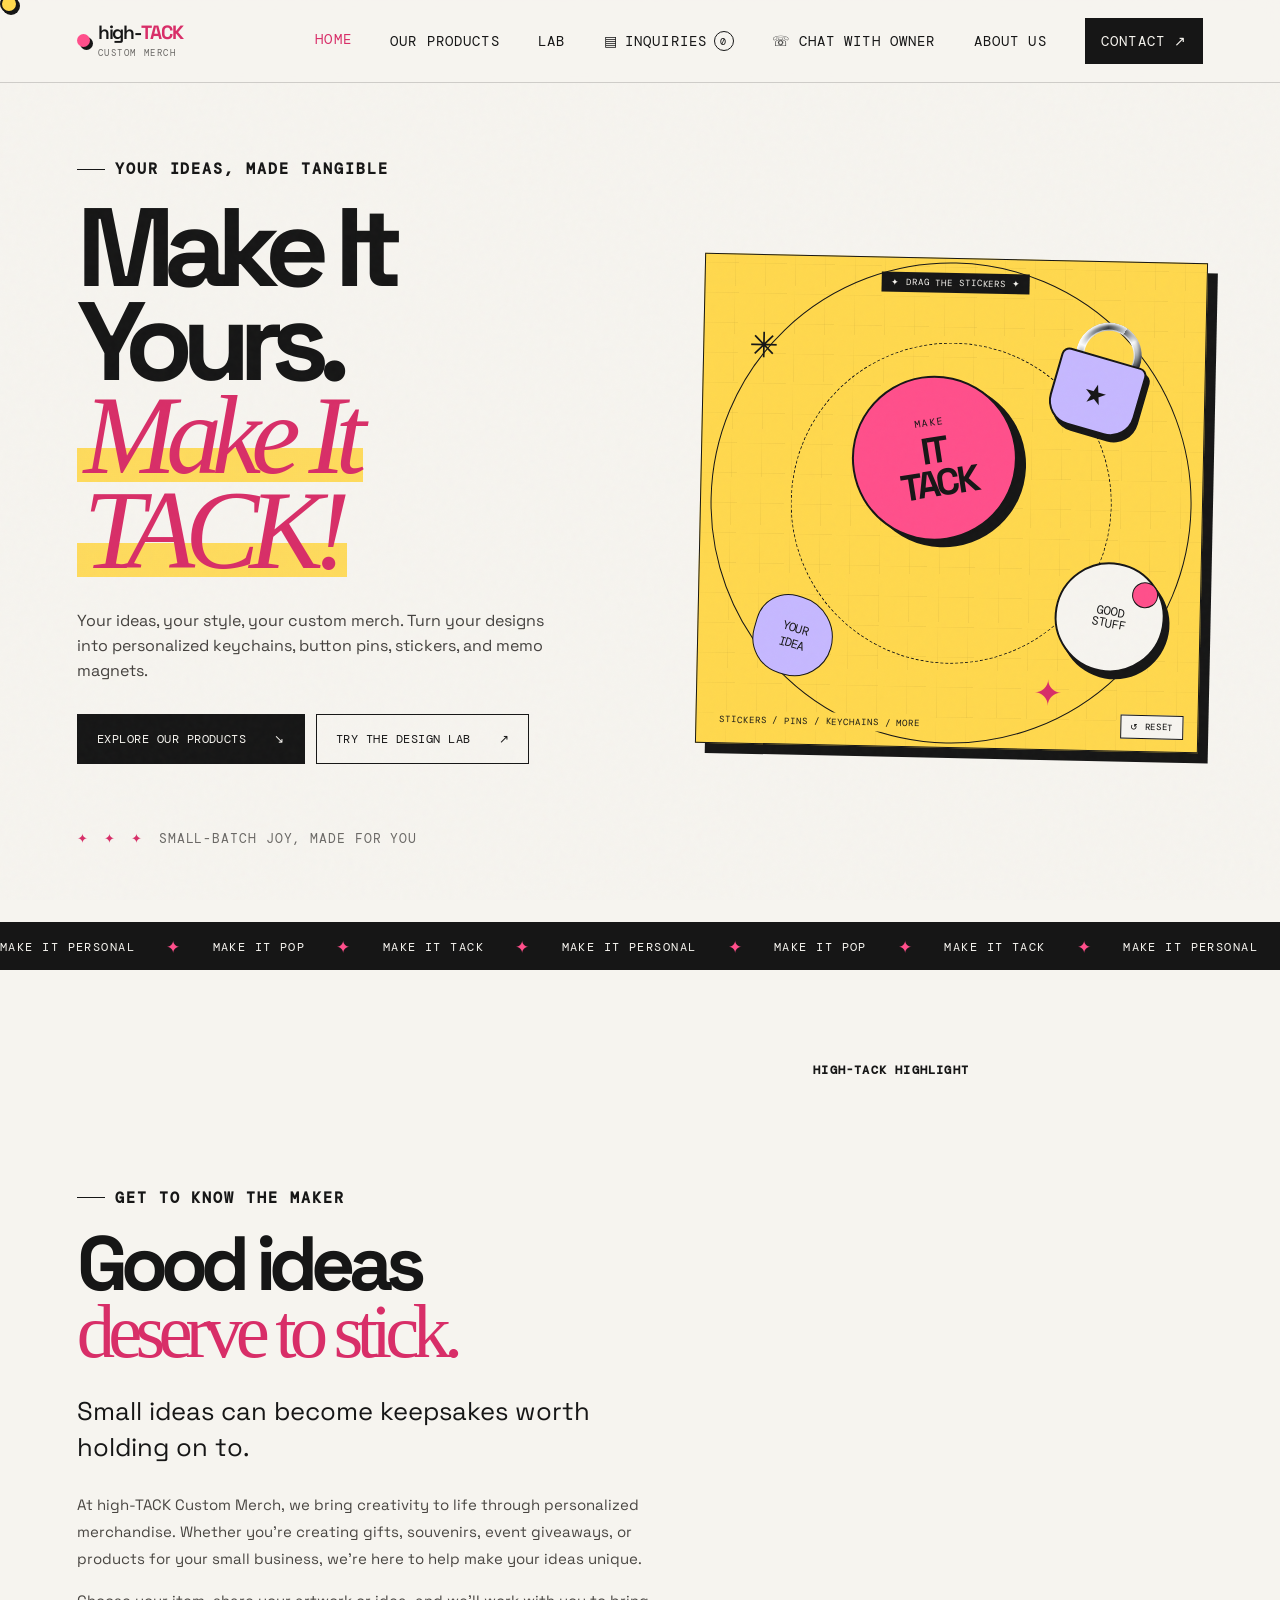
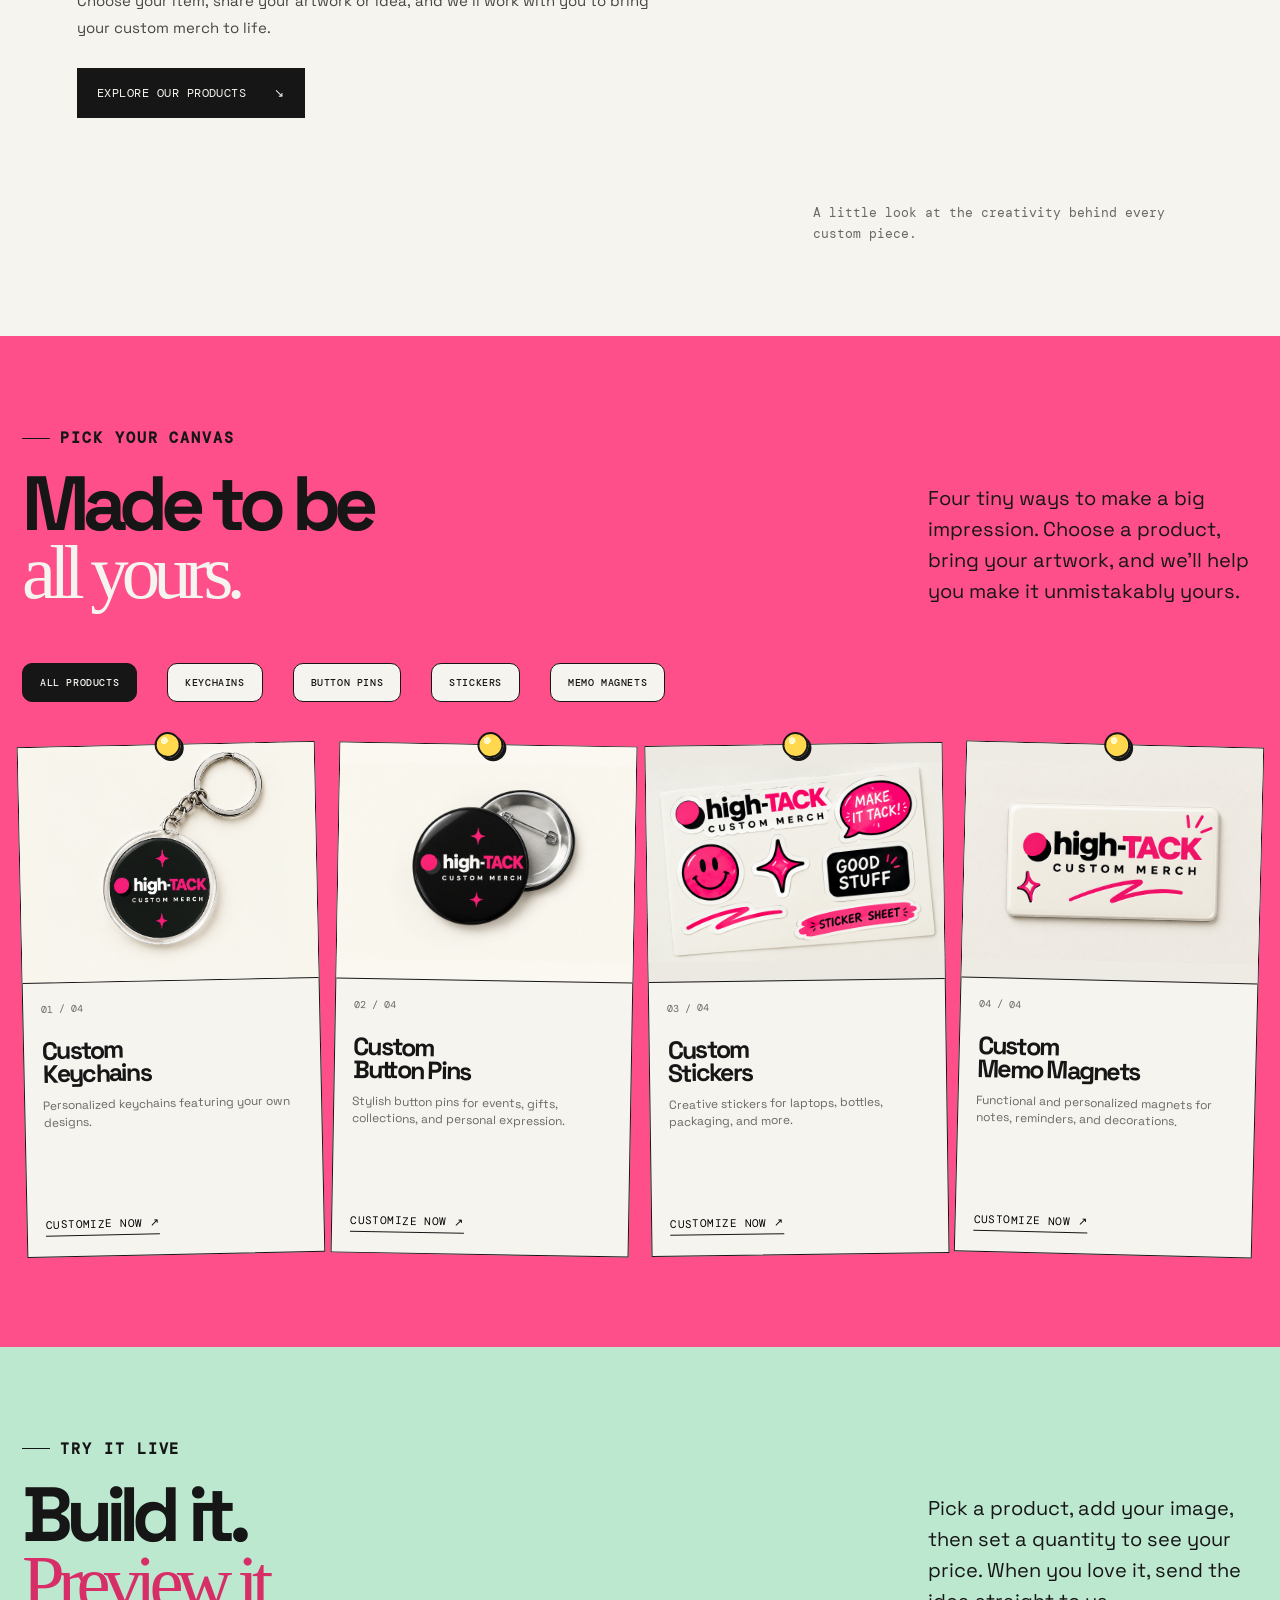
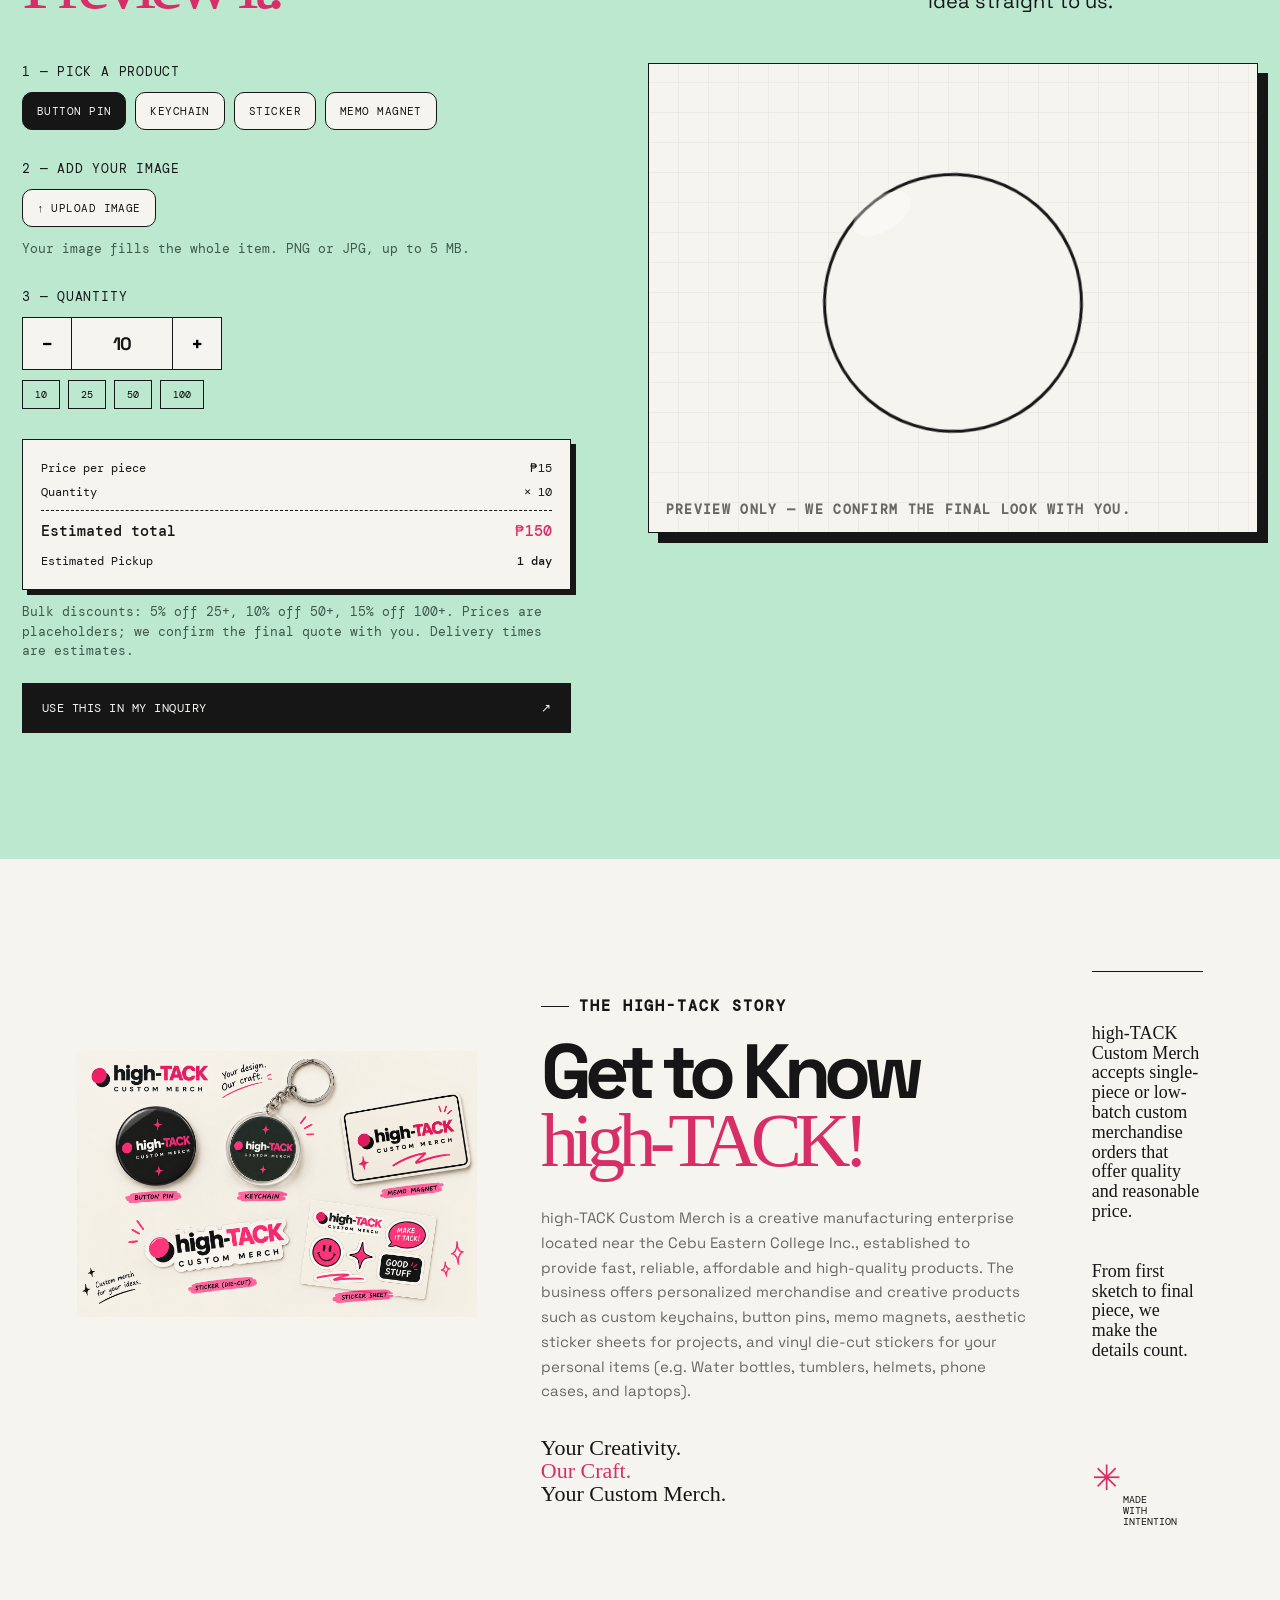
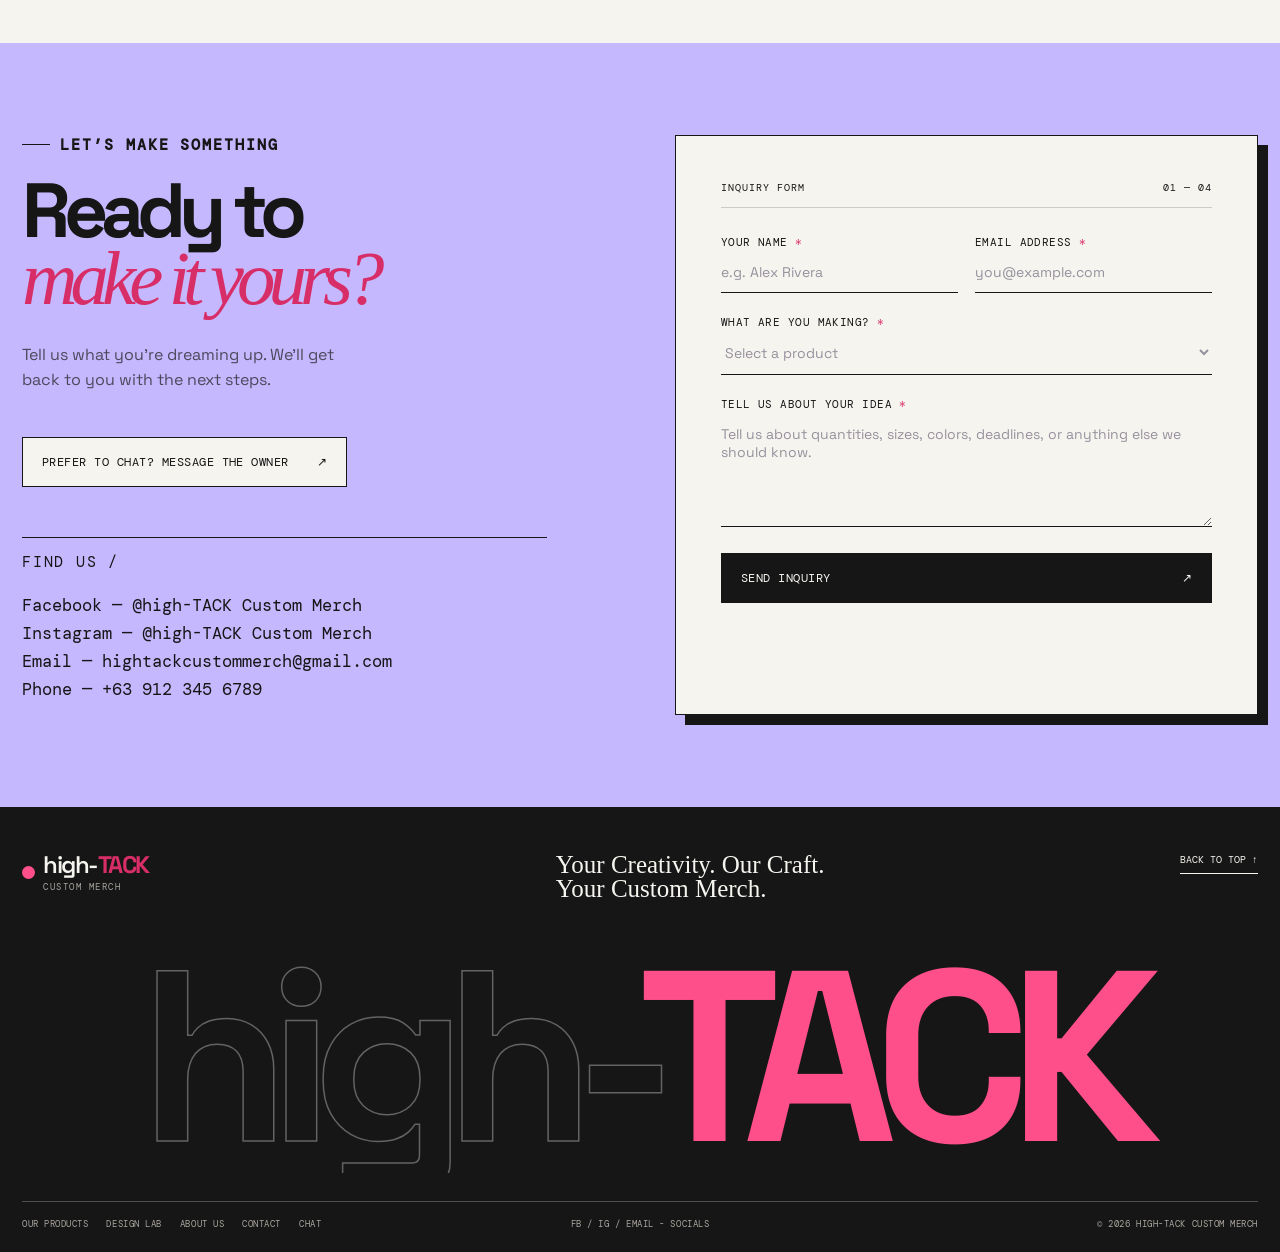
==== commit 75e6d00c: "Final file" ====
--- a/index.html
+++ b/index.html
@@ -96,8 +96,7 @@
       </div>
       <div class="inquiry-panel-content" id="inquiry-panel-content">
         <p class="panel-intro">
-          Your inquiries are saved in this browser. You can edit or cancel an inquiry within 1 day
-          of sending it.
+          You can edit or cancel an inquiry within 1 day of sending it.
         </p>
         <div class="inquiry-list" id="inquiry-list"></div>
         <a class="button button-dark panel-new-inquiry" href="#contact" id="panel-new-inquiry"
@@ -213,7 +212,7 @@
           </div>
           <div class="video-column reveal">
             <div class="video-label-row">
-              <span class="duration-badge">00:30</span><span>HIGH-TACK / BRAND FILM</span>
+              <span>HIGH-TACK HIGHLIGHT</span>
             </div>
             <div class="video-frame">
               <video
@@ -221,19 +220,10 @@
                 controls
                 playsinline
                 preload="metadata"
-                aria-label="high-TACK 30-second promotional advertisement"
+                aria-label="high-TACK promotional advertisement"
               >
-                <source src="high-tack-ad.mp4" type="video/mp4" />
-                Your browser does not support the video element.
+                <source src="ADS.mp4" type="video/mp4" />
               </video>
-              <div class="video-fallback" id="video-fallback" hidden>
-                <div class="play-disc" aria-hidden="true">▶</div>
-                <p class="fallback-title">Your 30-second spot goes here.</p>
-                <p>
-                  Insert <code>high-tack-ad.mp4</code> beside this page to bring the ad to life.
-                </p>
-              </div>
-              <div class="video-corner-label">HIGH-TACK / AD SPOT / 30 SEC</div>
             </div>
             <p class="video-caption">A little look at the creativity behind every custom piece.</p>
           </div>
@@ -510,10 +500,9 @@
           <div class="contact-placeholder">
             <span>FIND US /</span>
             <p>
-              Facebook — @High-Tack-Custom-Merch<br />Instagram — @High-Tack-Custom-Merch<br />Email
+              Facebook — @high-TACK Custom Merch<br />Instagram — @high-TACK Custom Merch<br />Email
               — hightackcustommerch@gmail.com<br />Phone — +63 912 345 6789
             </p>
-            <small>Placeholder details — replace with your real contact information.</small>
           </div>
         </div>
 
@@ -572,10 +561,6 @@
             Send Inquiry <span aria-hidden="true">↗</span>
           </button>
           <div class="form-feedback" id="form-feedback" role="status" aria-live="polite"></div>
-          <p class="form-disclaimer">
-            Frontend demo only: actual message delivery requires a backend or form-service
-            integration.
-          </p>
         </form>
       </section>
 
@@ -612,7 +597,6 @@
             </button>
           </form>
           <div class="chat-foot">
-            <span>Demo: your messages are saved in this browser.</span
             ><button class="chat-clear" id="chat-clear" type="button">Clear chat</button>
           </div>
         </div>
@@ -1434,7 +1418,9 @@
             "View complete inquiry for " + (item.product || "custom item"),
           );
           card.setAttribute("aria-expanded", String(expandedInquiryId === item.id));
-          const canChange = timeLeft(item) > 0;
+          const isReceived = item.status === "received";
+          // once the owner confirms the order, it is completed and can no longer be changed
+          const canChange = !isReceived && timeLeft(item) > 0;
           const top = document.createElement("div");
           top.className = "inquiry-entry-top";
           const product = document.createElement("strong");
@@ -1447,8 +1433,21 @@
             minute: "2-digit",
           });
           top.append(product, date);
+          const statusLine = document.createElement("p");
+          statusLine.className = "inquiry-status " + (isReceived ? "is-received" : "is-pending");
+          statusLine.textContent = isReceived
+            ? "✓ ORDER COMPLETED · Received " +
+              (item.receivedAt
+                ? new Date(item.receivedAt).toLocaleString([], {
+                    month: "short",
+                    day: "numeric",
+                    hour: "numeric",
+                    minute: "2-digit",
+                  })
+                : "")
+            : "● IN PROGRESS · Waiting for the owner to confirm";
           if (editingId === item.id && canChange) {
-            card.append(top, buildEditForm(item));
+            card.append(top, statusLine, buildEditForm(item));
             inquiryList.append(card);
             return;
           }
@@ -1470,9 +1469,11 @@
           note.className = "inquiry-entry-note";
           note.textContent =
             (item.editedAt ? "Edited · " : "") +
-            (canChange
-              ? "You can edit or cancel for " + leftText(timeLeft(item)) + " more"
-              : "Locked: changes are only allowed within 1 day");
+            (isReceived
+              ? "Order completed: no further changes"
+              : canChange
+                ? "You can edit or cancel for " + leftText(timeLeft(item)) + " more"
+                : "Locked: changes are only allowed within 1 day");
           foot.append(note);
           if (canChange) {
             const edit = Object.assign(document.createElement("button"), {
@@ -1505,7 +1506,7 @@
             });
             foot.append(edit, del);
           }
-          card.append(top, name);
+          card.append(top, statusLine, name);
           if (custom) card.append(custom);
           const previewHint = document.createElement("p");
           previewHint.className = "inquiry-open-hint";
@@ -1564,6 +1565,11 @@
               ],
               ["Estimated total", design ? peso(design.total) : "To be confirmed"],
               ["Estimated pickup", design ? design.delivery : "To be confirmed"],
+              ["Order status", isReceived ? "Completed / received" : "In progress"],
+              [
+                "Received on",
+                isReceived && item.receivedAt ? new Date(item.receivedAt).toLocaleString() : "—",
+              ],
               ["Submitted", new Date(item.createdAt).toLocaleString()],
               [
                 "Last edited",
@@ -1689,6 +1695,19 @@
         true,
       );
       renderInquiries();
+
+      // The owner page saves to the same storage. When it marks an order as received,
+      // the browser fires a "storage" event here and the list refreshes by itself.
+      window.addEventListener("storage", (event) => {
+        if (event.key !== INQUIRY_KEY) return;
+        try {
+          savedInquiries = JSON.parse(event.newValue) || [];
+        } catch (error) {
+          return;
+        }
+        if (!Array.isArray(savedInquiries)) savedInquiries = [];
+        renderInquiries();
+      });
       // keep the "time left" and locked states fresh while the panel is open
       setInterval(() => {
         if (activePanel === "inquiries" && editingId === null) renderInquiries();
--- a/style.css
+++ b/style.css
@@ -666,58 +666,6 @@
   font-size: 14px;
   margin: 0;
 }
-.duration-badge {
-  align-self: flex-start;
-  padding: 6px 9px;
-  background: var(--hot);
-  border: 1px solid var(--ink);
-  font: 10px var(--mono);
-  letter-spacing: 0.1em;
-}
-.video-frame {
-  min-height: 540px;
-  aspect-ratio: 16 / 9;
-  position: relative;
-  background: #2c2a2a;
-  border: 1px solid var(--ink);
-  overflow: hidden;
-  box-shadow: var(--shadow);
-}
-.video-frame video,
-.video-fallback {
-  width: 100%;
-  height: 100%;
-  position: absolute;
-  inset: 0;
-  object-fit: cover;
-}
-.video-frame video {
-  background: radial-gradient(circle at 44% 42%, #515050, #202020 67%);
-}
-.video-fallback {
-  display: grid;
-  place-items: center;
-  align-content: center;
-  text-align: center;
-  color: var(--paper);
-  padding: 20px;
-  background: linear-gradient(135deg, #363334, #1a1919);
-}
-.video-fallback[hidden] {
-  display: none;
-}
-.play-disc {
-  width: 71px;
-  height: 71px;
-  display: grid;
-  place-items: center;
-  border: 1px solid var(--paper);
-  border-radius: 50%;
-  color: var(--hot);
-  font-size: 22px;
-  padding-left: 4px;
-  margin-bottom: 20px;
-}
 .fallback-title {
   margin: 0 0 8px;
   color: var(--paper);
@@ -1072,7 +1020,6 @@
   border-color: var(--hot-dark);
 }
 
-/* ===== DESIGN LAB ===== */
 .lab-section {
   max-width: none;
   background: var(--mint);
@@ -1285,7 +1232,6 @@
   display: none;
 }
 
-/* Button pin: round with a glossy shine */
 .lab-stage[data-type="pin"] .lab-item {
   width: 260px;
   height: 260px;
@@ -1302,7 +1248,6 @@
   transform: rotate(-28deg);
 }
 
-/* Sticker: blobby die-cut shape with a paper border */
 .lab-stage[data-type="sticker"] .lab-item {
   width: 340px;
   height: 260px;
@@ -1321,7 +1266,6 @@
   transform: rotate(-20deg);
 }
 
-/* Keychain: tag with a hole and a ring */
 .lab-stage[data-type="keychain"] .lab-item {
   width: 200px;
   height: 240px;
@@ -1543,13 +1487,6 @@
 .form-feedback.success {
   color: #176b49;
 }
-.form-disclaimer {
-  color: var(--muted);
-  font: 15  px var(--mono);
-  line-height: 1.45;
-  margin: 8px 0 0;
-}
-
 .site-footer {
   background: var(--ink);
   color: var(--paper);
@@ -1579,8 +1516,6 @@
   border-bottom: 1px solid var(--paper);
   padding-bottom: 7px;
 }
-
-/* Giant outlined wordmark */
 .footer-giant {
   margin: 0 0 28px;
   font-family: var(--sans);
@@ -1651,8 +1586,6 @@
     display: none;
   }
 }
-
-/* Mobile menu now starts at 900px so the five nav items never get cramped */
 @media (max-width: 900px) {
   html {
     scroll-padding-top: 72px;
@@ -1748,19 +1681,6 @@
   .heading-note {
     margin-top: 26px;
   }
-  .video-frame {
-    min-height: 220px;
-    box-shadow: 6px 6px 0 var(--ink);
-  }
-  .video-fallback {
-    font-size: 12px;
-  }
-  .play-disc {
-    width: 53px;
-    height: 53px;
-    margin-bottom: 12px;
-    font-size: 17px;
-  }
   .products-heading .section-intro,
   .lab-heading .section-intro {
     margin-top: 25px;
@@ -1932,7 +1852,6 @@
     width: 100%;
   }
 }
-/* ===== PRODUCT FILTER: centered results + pop-in ===== */
 .product-grid.is-filtered {
   grid-template-columns: repeat(auto-fit, minmax(210px, 290px));
   justify-content: center;
@@ -1952,8 +1871,6 @@
     animation: none;
   }
 }
-
-/* ===== DESIGN LAB EXTRAS: colors, image, quantity, price ===== */
 .lab-item {
   align-content: center;
   gap: 6px;
@@ -2069,8 +1986,6 @@
   display: grid;
   gap: 10px;
 }
-
-/* ===== CHAT ===== */
 .chat-link {
   margin-top: 28px;
 }
@@ -2267,7 +2182,7 @@
   align-items: center;
   gap: 14px;
   padding: 0 18px 16px;
-  font: 9px var(--mono);
+  font: 15px var(--mono);
   line-height: 1.5;
   color: var(--muted);
 }
@@ -2277,14 +2192,14 @@
   border: 0;
   border-bottom: 1px solid var(--ink);
   background: none;
-  font: 9px var(--mono);
+  font: 15px var(--mono);
+  font-weight: bold;
   text-transform: uppercase;
 }
 .chat-clear:hover {
   color: var(--hot-dark);
   border-color: var(--hot-dark);
 }
-
 @media (max-width: 720px) {
   .chat-heading {
     display: block;
@@ -2309,8 +2224,6 @@
     width: 100%;
   }
 }
-
-/* ===== IMAGE-ONLY LAB: plain item base, image fills the whole shape, rounded-square keychain ===== */
 .lab-item {
   --item-bg: #f6f4ef;
   --item-fg: #161616;
@@ -2436,7 +2349,7 @@
 .panel-intro {
   max-width: 420px;
   color: var(--muted);
-  font-size: 13px;
+  font-size: 15px;
   line-height: 1.6;
 }
 .inquiry-list {
@@ -2675,8 +2588,6 @@
   border: 2px solid #646a70;
   box-shadow: inset 1px 1px 2px #fff;
 }
-
-/* ===== Inquiries: edit / cancel within 1 day ===== */
 .inquiry-entry-foot {
   display: flex;
   flex-wrap: wrap;
@@ -2800,7 +2711,8 @@
   align-items: center;
   gap: 12px;
   margin-bottom: 14px;
-  font: 9px var(--mono);
+  font: 12px var(--mono);
+  font-weight: bold;
   letter-spacing: 0.1em;
 }
 .video-frame {
@@ -2808,10 +2720,7 @@
   min-height: 0;
   aspect-ratio: 9 / 16;
   position: relative;
-  background: #2c2a2a;
-  border: 1px solid var(--ink);
   overflow: hidden;
-  box-shadow: var(--shadow);
 }
 .video-frame video,
 .video-fallback {
@@ -2821,13 +2730,10 @@
   inset: 0;
   object-fit: cover;
 }
-.video-frame video {
-  background: radial-gradient(circle at 44% 42%, #515050, #202020 67%);
-}
 .video-caption {
   margin: 18px 0 0;
   color: var(--muted);
-  font: 10px/1.6 var(--mono);
+  font: 13px/1.6 var(--mono);
 }
 .inquiry-customization {
   margin: 10px 0;
@@ -2872,8 +2778,6 @@
     box-shadow: 6px 6px 0 var(--ink);
   }
 }
-
-/* Expandable customer inquiry details and saved Design Lab artwork */
 .inquiry-entry[role="button"] {
   cursor: pointer;
 }
@@ -2958,19 +2862,17 @@
     gap: 4px;
   }
 }
-
-/* ===== PRODUCT PHOTOS ("Made to be all yours") ===== */
 .product-art.has-photo {
   background: #f8f5ed;
 }
 .product-art.has-photo::before {
-  display: none; /* hide the old dashed circle that framed the CSS drawings */
+  display: none; 
 }
 .product-art.has-photo img {
   display: block;
   width: 100%;
   height: 100%;
-  object-fit: contain; /* shows the whole mockup at every screen size */
+  object-fit: contain; 
   transition: transform 0.35s ease;
 }
 .product-card:hover .product-art.has-photo img {
@@ -2995,4 +2897,23 @@
   .product-card:hover .product-art.has-photo img {
     transform: none;
   }
+}
+
+/* ===== Order status on the customer's inquiry cards ===== */
+.inquiry-status {
+  display: inline-block;
+  margin: 8px 0 2px;
+  padding: 5px 9px;
+  font: 500 10px/1.4 var(--mono);
+  letter-spacing: 0.06em;
+  border: 1px solid var(--ink);
+}
+.inquiry-status.is-pending {
+  background: #fff7d6;
+}
+.inquiry-status.is-received {
+  background: var(--mint);
+}
+.inquiry-entry:has(.inquiry-status.is-received) {
+  border-color: #1f7a4d;
 }
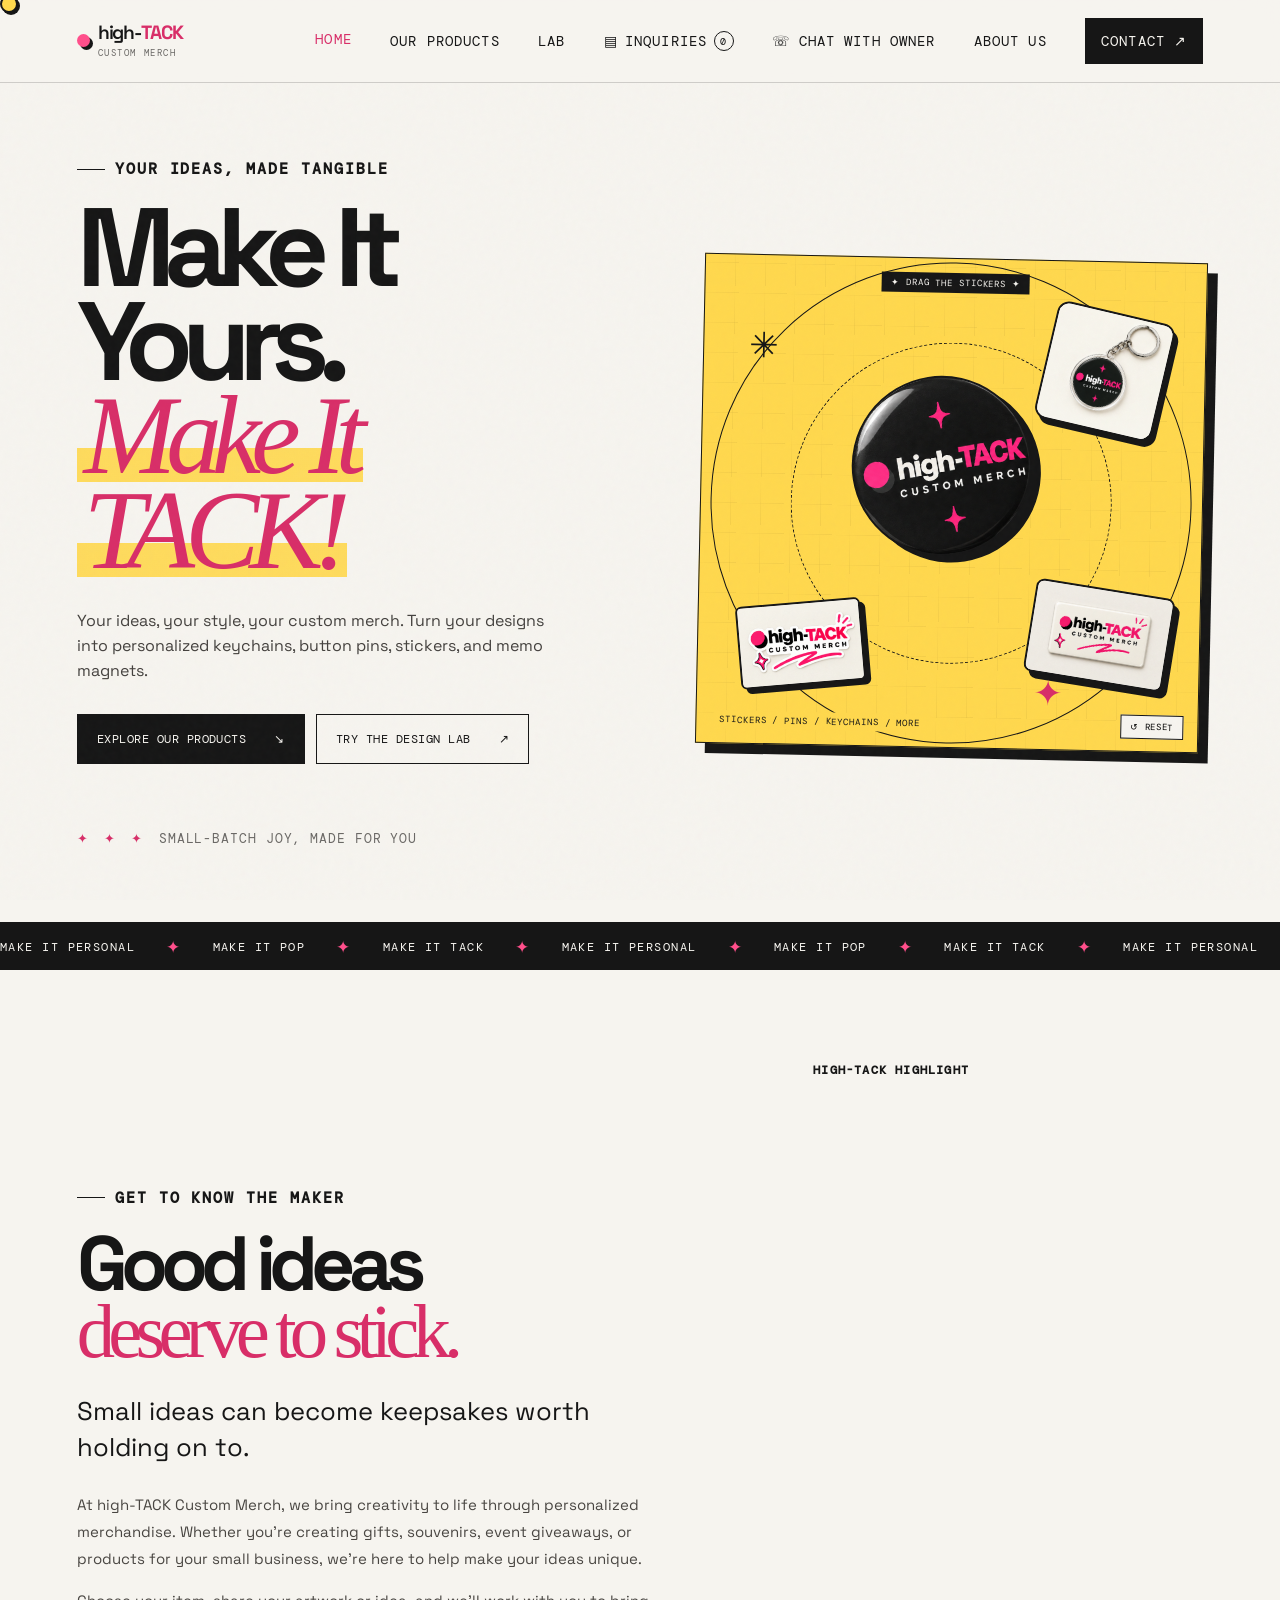
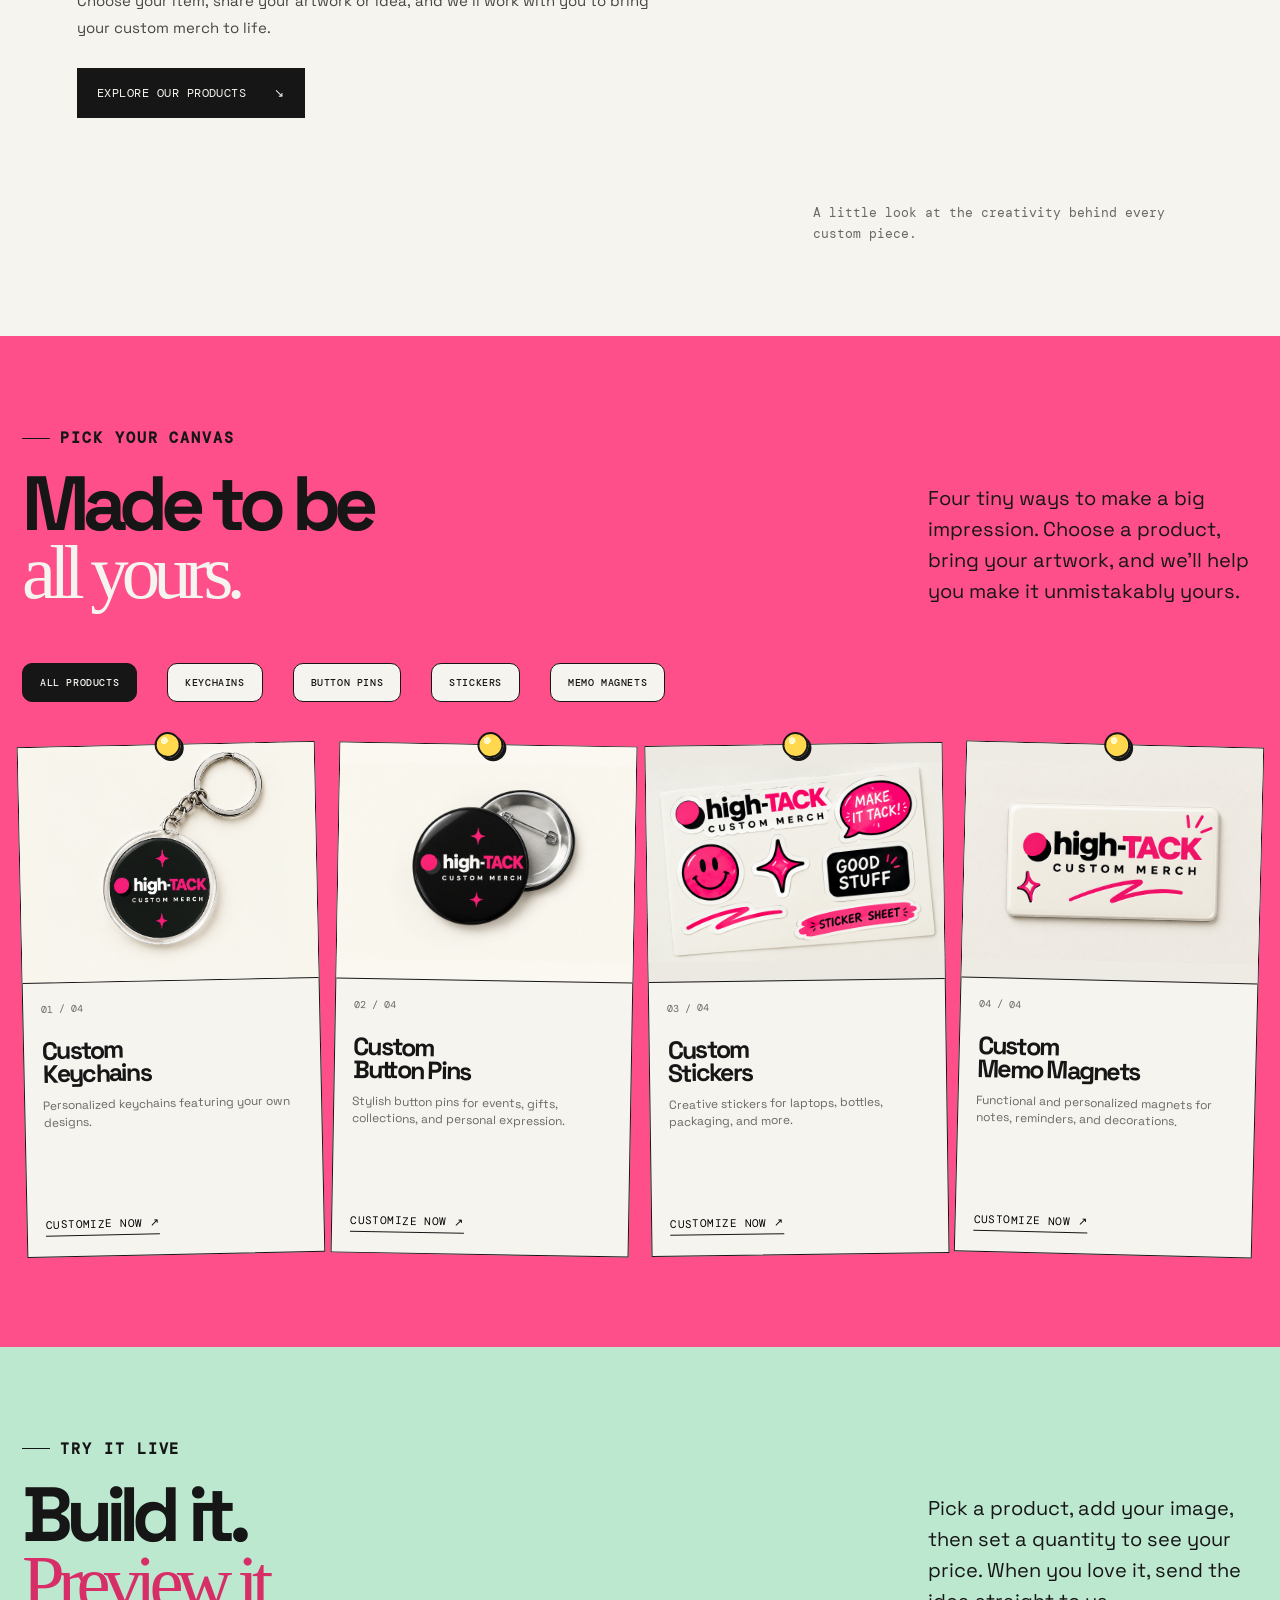
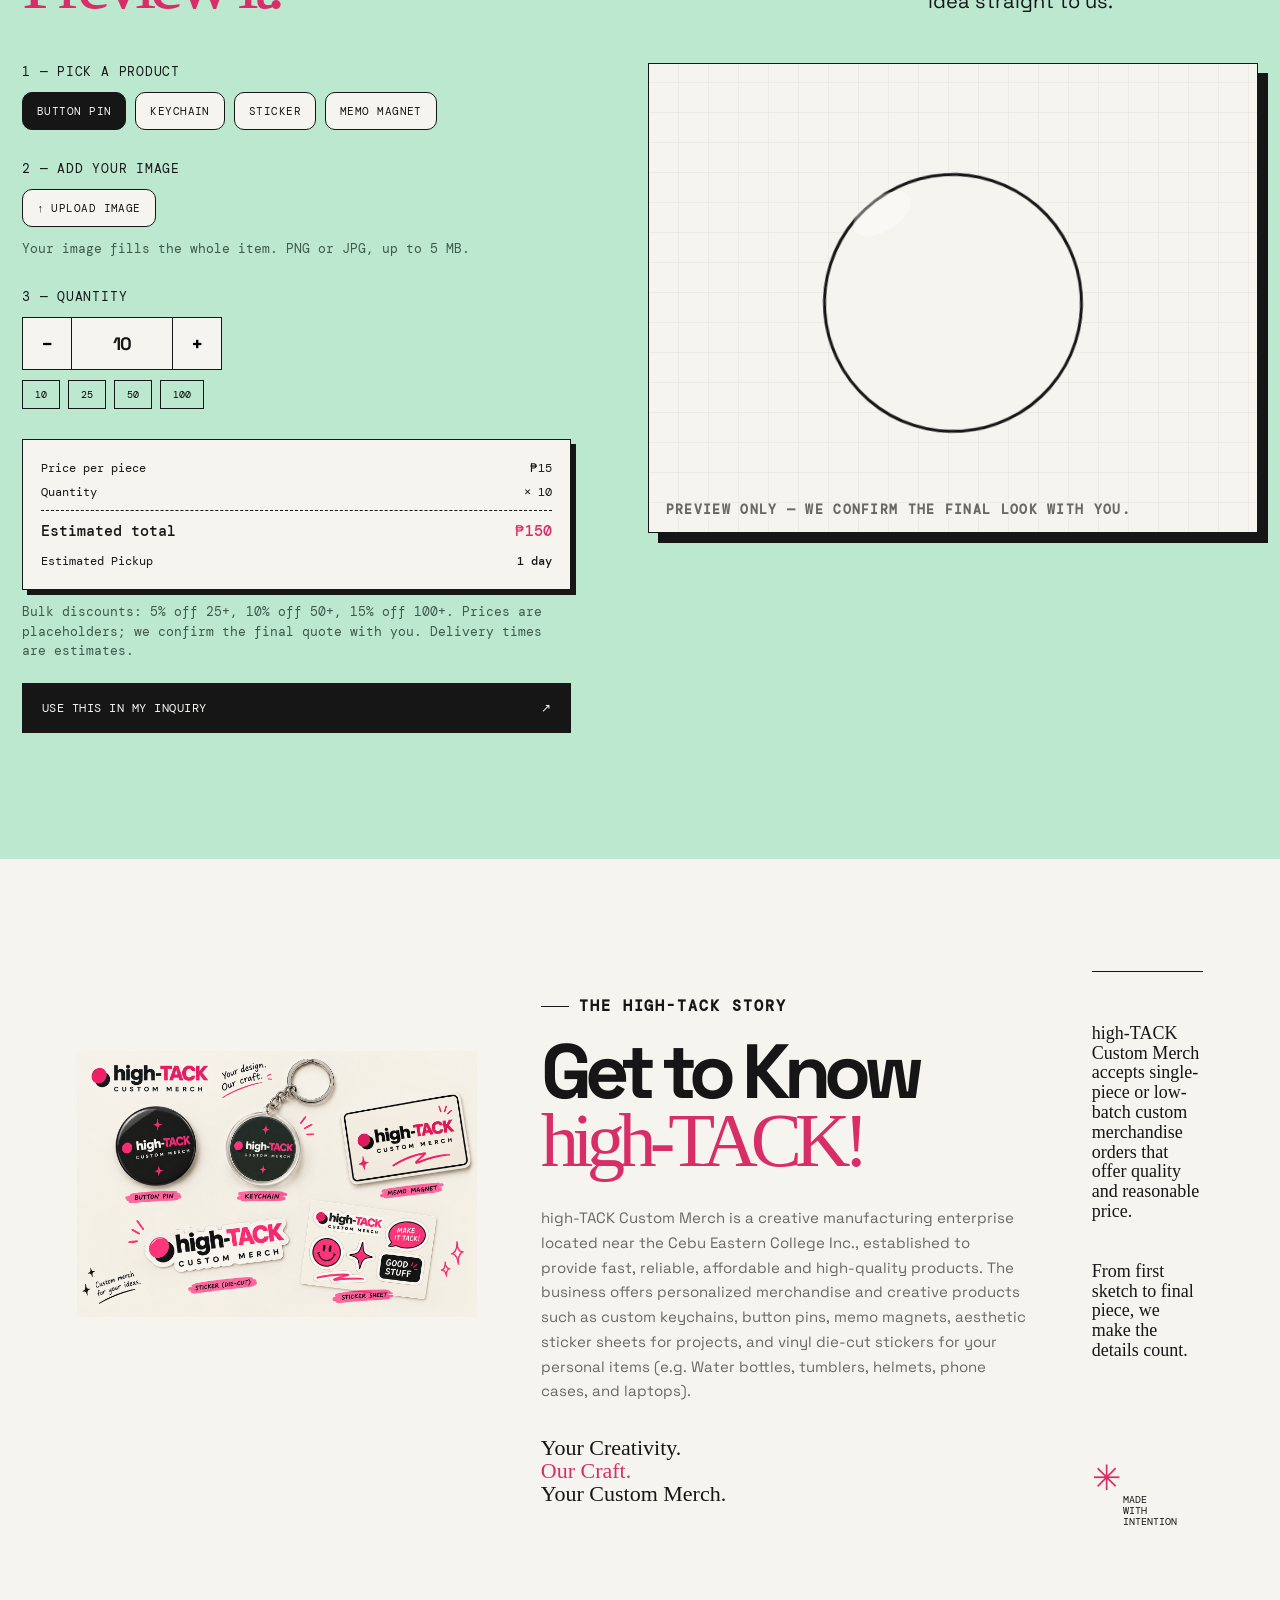
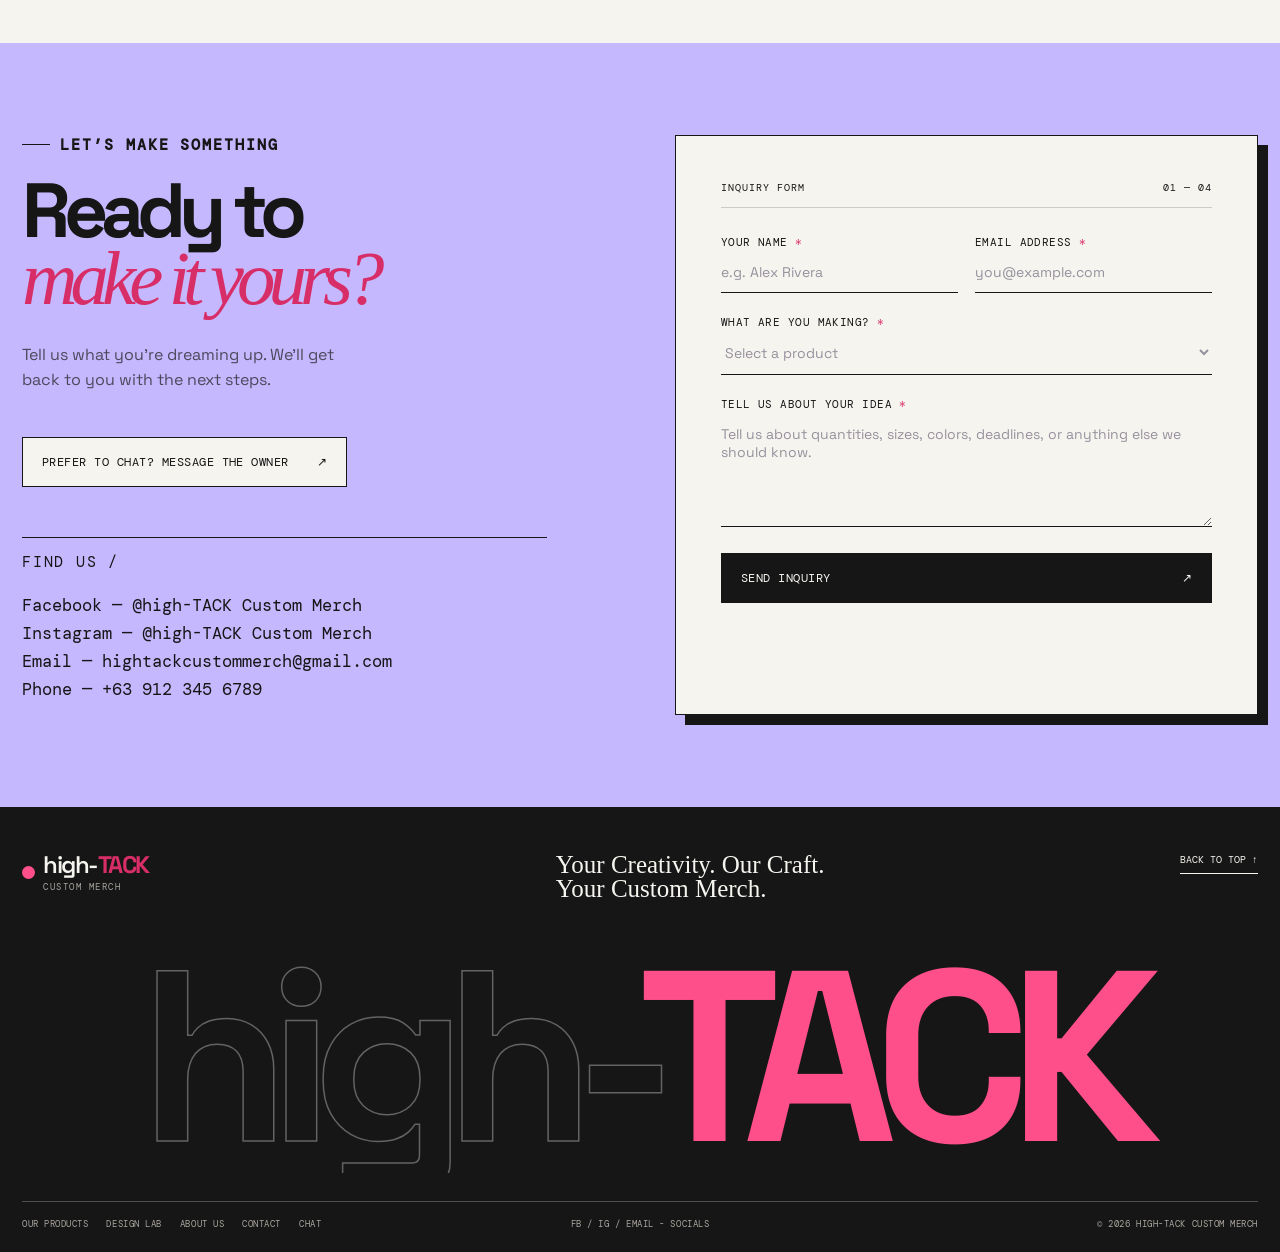
==== commit 867508b3: "Final file" ====
--- a/index.html
+++ b/index.html
@@ -133,46 +133,45 @@
         <div
           class="hero-art"
           role="group"
-          aria-label="Interactive sticker collage. Drag the stickers to rearrange them."
+          aria-label="Interactive product collage. Drag the pictures to rearrange them."
         >
           <div class="art-orbit orbit-one" aria-hidden="true"></div>
           <div class="art-orbit orbit-two" aria-hidden="true"></div>
           <div
-            class="art-sticker sticker-main draggable"
+            class="art-sticker art-button-pin draggable"
             tabindex="0"
             role="button"
-            aria-roledescription="draggable sticker"
-            aria-label="Make it TACK sticker. Drag it, or use the arrow keys to move it."
+            aria-roledescription="draggable picture"
+            aria-label="Button pin. Drag it, or use the arrow keys to move it."
           >
-            <span>MAKE</span><strong>IT<br />TACK</strong>
+            <img src="img/Button-pin.png" alt="" draggable="false" />
           </div>
           <div
-            class="art-sticker sticker-pink draggable"
+            class="art-sticker art-sheet draggable"
             tabindex="0"
             role="button"
-            aria-roledescription="draggable sticker"
-            aria-label="Your idea sticker. Drag it, or use the arrow keys to move it."
+            aria-roledescription="draggable picture"
+            aria-label="Sticker sheet. Drag it, or use the arrow keys to move it."
           >
-            <span>YOUR<br />IDEA</span>
+            <img src="img/Sticker.png" alt="" draggable="false" />
           </div>
           <div
             class="art-keychain draggable"
             tabindex="0"
             role="button"
-            aria-roledescription="draggable keychain"
-            aria-label="Star keychain. Drag it, or use the arrow keys to move it."
+            aria-roledescription="draggable picture"
+            aria-label="Keychain. Drag it, or use the arrow keys to move it."
           >
-            <div class="key-ring"></div>
-            <div class="key-tag">★</div>
+            <img src="img/High-TACK Custom Merch Keychain.png" alt="" draggable="false" />
           </div>
           <div
-            class="art-pin draggable"
+            class="art-magnet draggable"
             tabindex="0"
             role="button"
-            aria-roledescription="draggable pin"
-            aria-label="Good stuff pin. Drag it, or use the arrow keys to move it."
+            aria-roledescription="draggable picture"
+            aria-label="Memo magnet. Drag it, or use the arrow keys to move it."
           >
-            <span>GOOD<br />STUFF</span>
+            <img src="img/Glossy High-TACK Memo Magnet.png" alt="" draggable="false" />
           </div>
           <div class="art-spark spark-a" aria-hidden="true">✳</div>
           <div class="art-spark spark-b" aria-hidden="true">✦</div>
--- a/style.css
+++ b/style.css
@@ -422,98 +422,81 @@
   outline-offset: 5px;
 }
 
-/* Big pink sticker: text sits close together */
-.sticker-main {
-  width: clamp(140px, 33%, 185px);
+/* Floating product pictures (every piece below is draggable) */
+.draggable img {
+  display: block;
+  width: 100%;
+  height: 100%;
+  object-fit: cover;
+  pointer-events: none; /* dragging moves the whole piece, not the picture itself */
+  user-select: none;
+  -webkit-user-select: none;
+}
+
+/* Center piece: the button pin photo, cropped into a round sticker */
+.art-button-pin {
+  width: clamp(150px, 36%, 200px);
   aspect-ratio: 1;
   top: 24%;
   left: 30%;
   transform: translate(var(--dx, 0px), var(--dy, 0px)) rotate(-10deg);
-  background: var(--hot);
+  overflow: hidden;
+  background: #151515;
   border: 2px solid var(--ink);
   border-radius: 50%;
   box-shadow: 8px 8px 0 var(--ink);
 }
-.sticker-main span {
-  font: 10px var(--mono);
-  letter-spacing: 0.15em;
-}
-.sticker-main strong {
-  font-size: 37px;
-  letter-spacing: -0.1em;
-}
-
-.sticker-pink {
-  width: clamp(72px, 16%, 90px);
-  aspect-ratio: 1;
-  left: 11%;
-  bottom: 14%;
-  transform: translate(var(--dx, 0px), var(--dy, 0px)) rotate(15deg);
-  border: 1px solid var(--ink);
-  border-radius: 44% 56% 51% 49%;
-  background: var(--lilac);
-  font: 12px var(--mono);
-  letter-spacing: -0.05em;
-}
-
-/* Keychain: ring is rotated so its gap hides behind the tag */
+.art-button-pin img {
+  position: absolute;
+  top: -37.8%;
+  left: -95%;
+  width: 290%;
+  max-width: none;
+  height: auto;
+}
+
+/* Sticker sheet */
+.art-sheet {
+  width: clamp(110px, 25%, 150px);
+  aspect-ratio: 3 / 2;
+  left: 8%;
+  bottom: 12%;
+  transform: translate(var(--dx, 0px), var(--dy, 0px)) rotate(-6deg);
+  overflow: hidden;
+  background: var(--paper);
+  border: 2px solid var(--ink);
+  border-radius: 6px;
+  box-shadow: 5px 5px 0 var(--ink);
+}
+
+/* Keychain */
 .art-keychain {
   position: absolute;
-  right: 12%;
-  top: 12%;
-  transform: translate(var(--dx, 0px), var(--dy, 0px)) rotate(15deg);
-}
-.key-ring {
-  width: 62px;
-  height: 62px;
-  margin-left: 13px;
-  border: 10px solid var(--ink);
-  border-radius: 50%;
-  border-right-color: transparent;
-  transform: rotate(90deg);
-}
-.key-tag {
-  position: relative;
-  z-index: 1;
-  width: 88px;
-  height: 75px;
-  margin-top: -30px;
-  display: grid;
-  place-items: center;
-  border: 2px solid var(--ink);
-  background: var(--lilac);
-  border-radius: 8px 8px 25px 25px;
-  font-size: 27px;
-  box-shadow: 5px 5px 0 var(--ink);
-}
-
-.art-pin {
-  position: absolute;
-  right: 7%;
-  bottom: 16%;
-  width: 110px;
-  height: 110px;
-  border-radius: 50%;
+  right: 8%;
+  top: 10%;
+  width: clamp(100px, 24%, 130px);
+  aspect-ratio: 1;
+  transform: translate(var(--dx, 0px), var(--dy, 0px)) rotate(12deg);
+  overflow: hidden;
   background: var(--paper);
   border: 2px solid var(--ink);
-  display: grid;
-  place-items: center;
-  text-align: center;
-  font: 12px var(--mono);
-  line-height: 1;
-  transform: translate(var(--dx, 0px), var(--dy, 0px)) rotate(9deg);
+  border-radius: 12px;
+  box-shadow: 5px 5px 0 var(--ink);
+}
+
+/* Memo magnet */
+.art-magnet {
+  position: absolute;
+  right: 6%;
+  bottom: 14%;
+  width: clamp(120px, 28%, 160px);
+  aspect-ratio: 3 / 2;
+  transform: translate(var(--dx, 0px), var(--dy, 0px)) rotate(8deg);
+  overflow: hidden;
+  background: var(--paper);
+  border: 2px solid var(--ink);
+  border-radius: 8px;
   box-shadow: 6px 6px 0 var(--ink);
-}
-.art-pin::after {
-  content: "";
-  position: absolute;
-  width: 24px;
-  height: 24px;
-  background: var(--hot);
-  border: 1px solid var(--ink);
-  border-radius: 50%;
-  top: 12px;
-  right: 9px;
 }
 
 .art-spark {
@@ -587,26 +570,26 @@
     translate: 0 -8px;
   }
 }
-.sticker-main,
-.sticker-pink,
+.art-button-pin,
+.art-sheet,
 .art-keychain,
-.art-pin {
+.art-magnet {
   animation: float 5s ease-in-out infinite;
 }
-.sticker-pink {
+.art-sheet {
   animation-delay: -1.5s;
 }
 .art-keychain {
   animation-delay: -3s;
 }
-.art-pin {
+.art-magnet {
   animation-delay: -4s;
 }
 @media (prefers-reduced-motion: reduce) {
-  .sticker-main,
-  .sticker-pink,
+  .art-button-pin,
+  .art-sheet,
   .art-keychain,
-  .art-pin {
+  .art-magnet {
     animation: none;
   }
 }
@@ -1663,11 +1646,11 @@
     margin: 55px 12px 10px 0;
     min-height: 390px;
   }
-  .sticker-main strong {
-    font-size: 31px;
+  .art-button-pin {
+    width: 130px;
   }
   .art-keychain,
-  .art-pin {
+  .art-magnet {
     scale: 0.8;
   }
   .art-hint {
@@ -2899,7 +2882,6 @@
   }
 }
 
-/* ===== Order status on the customer's inquiry cards ===== */
 .inquiry-status {
   display: inline-block;
   margin: 8px 0 2px;
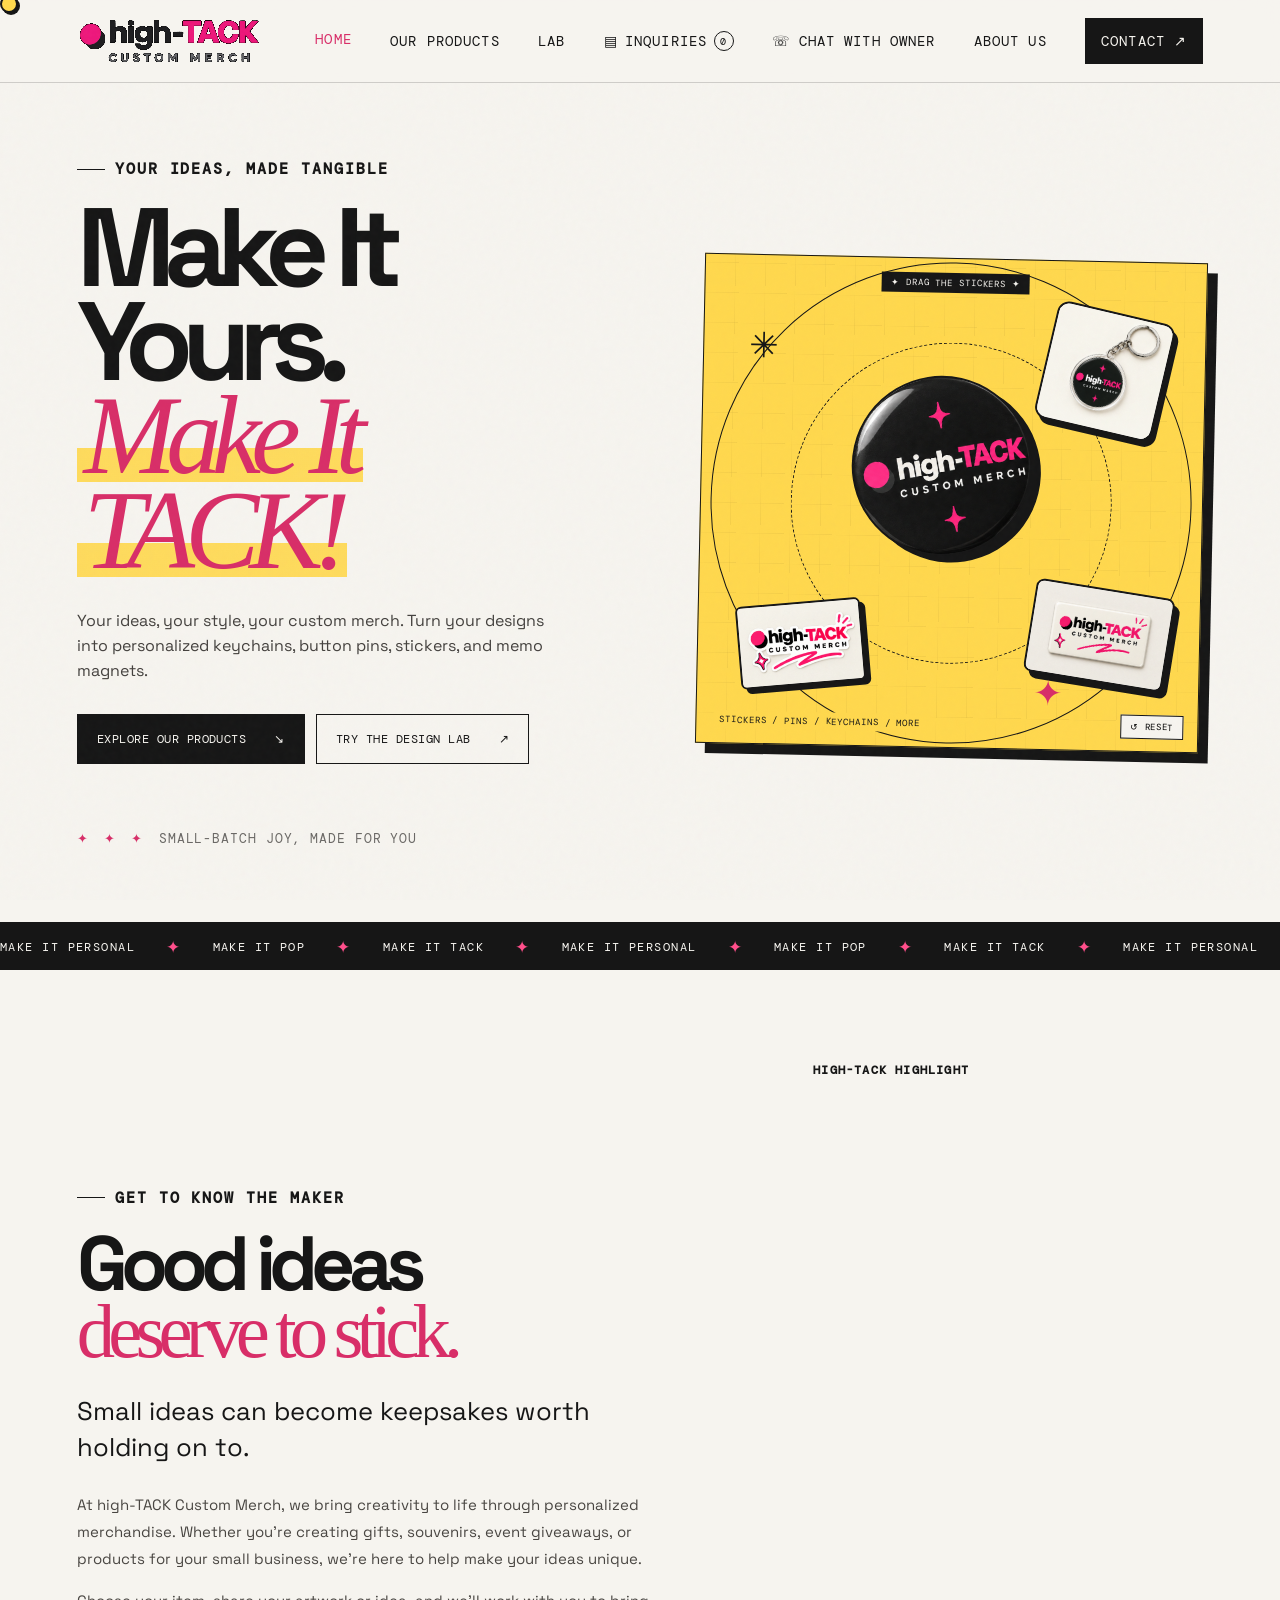
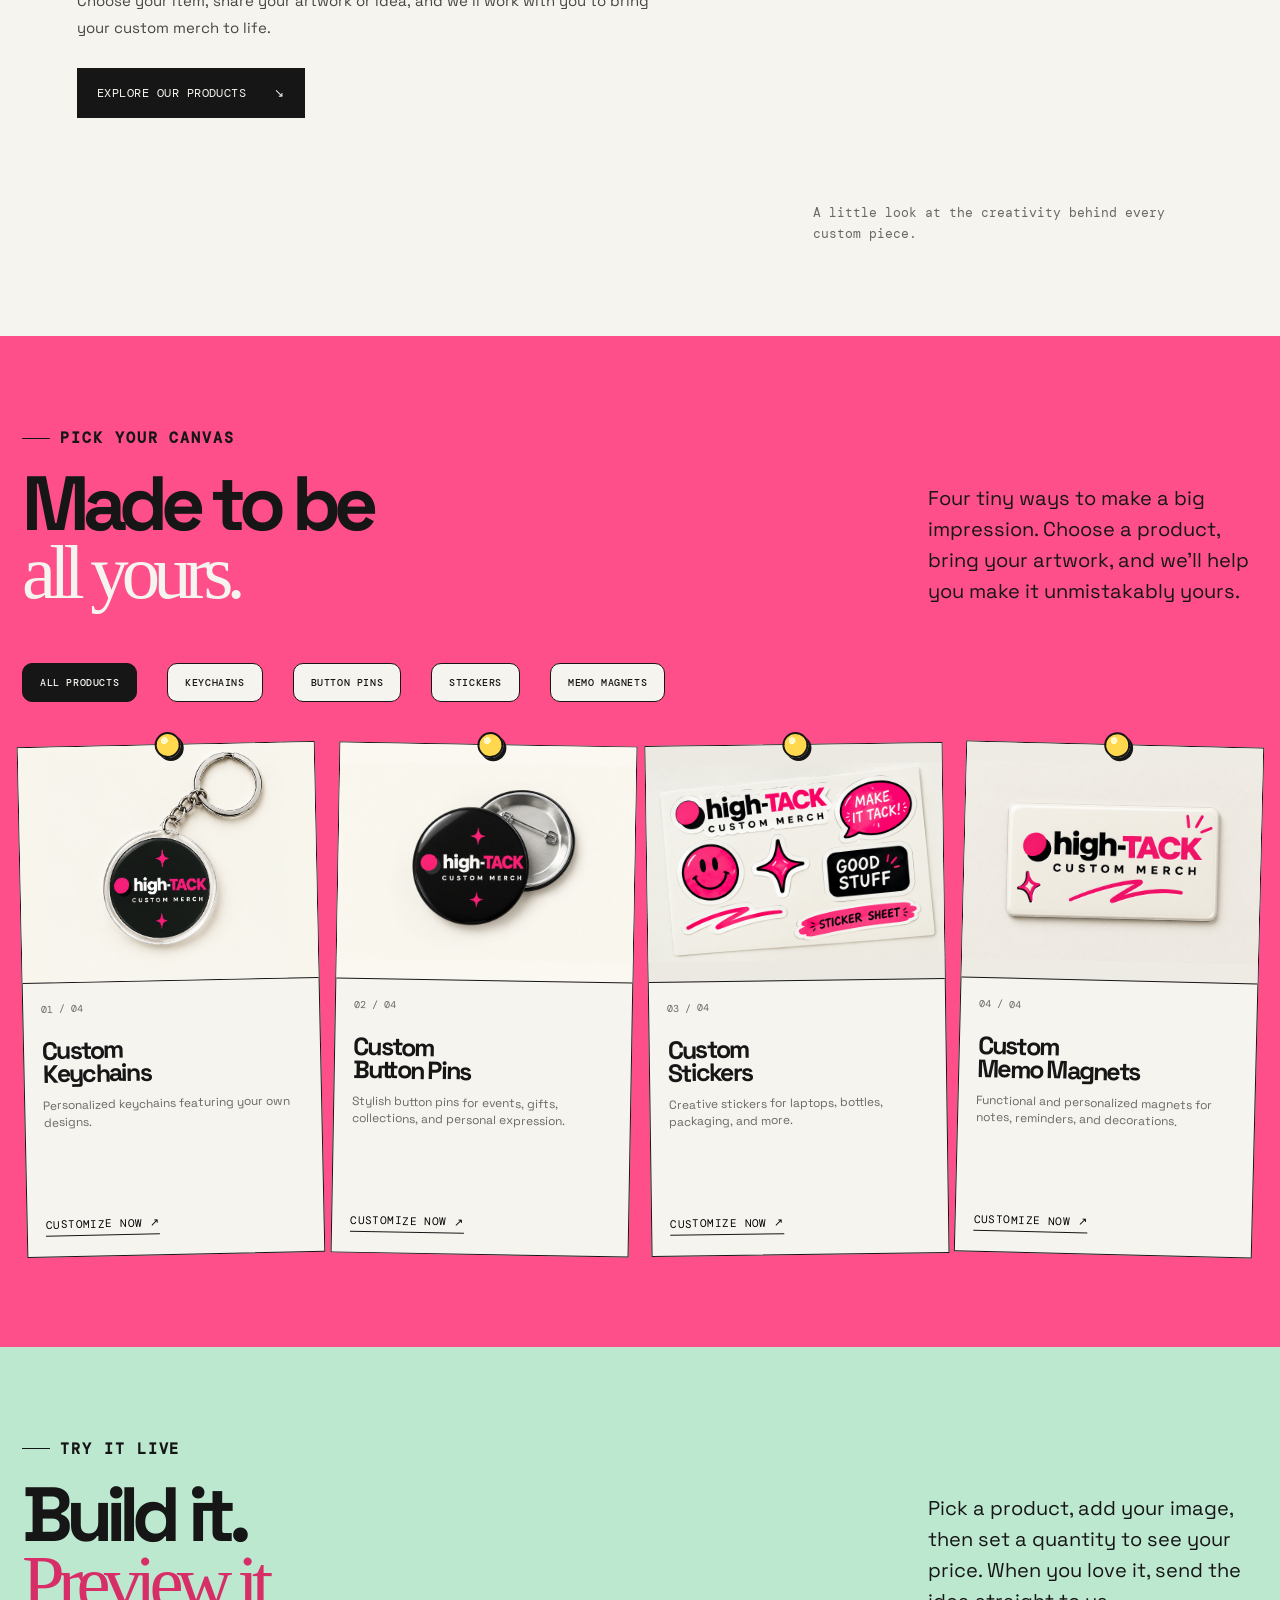
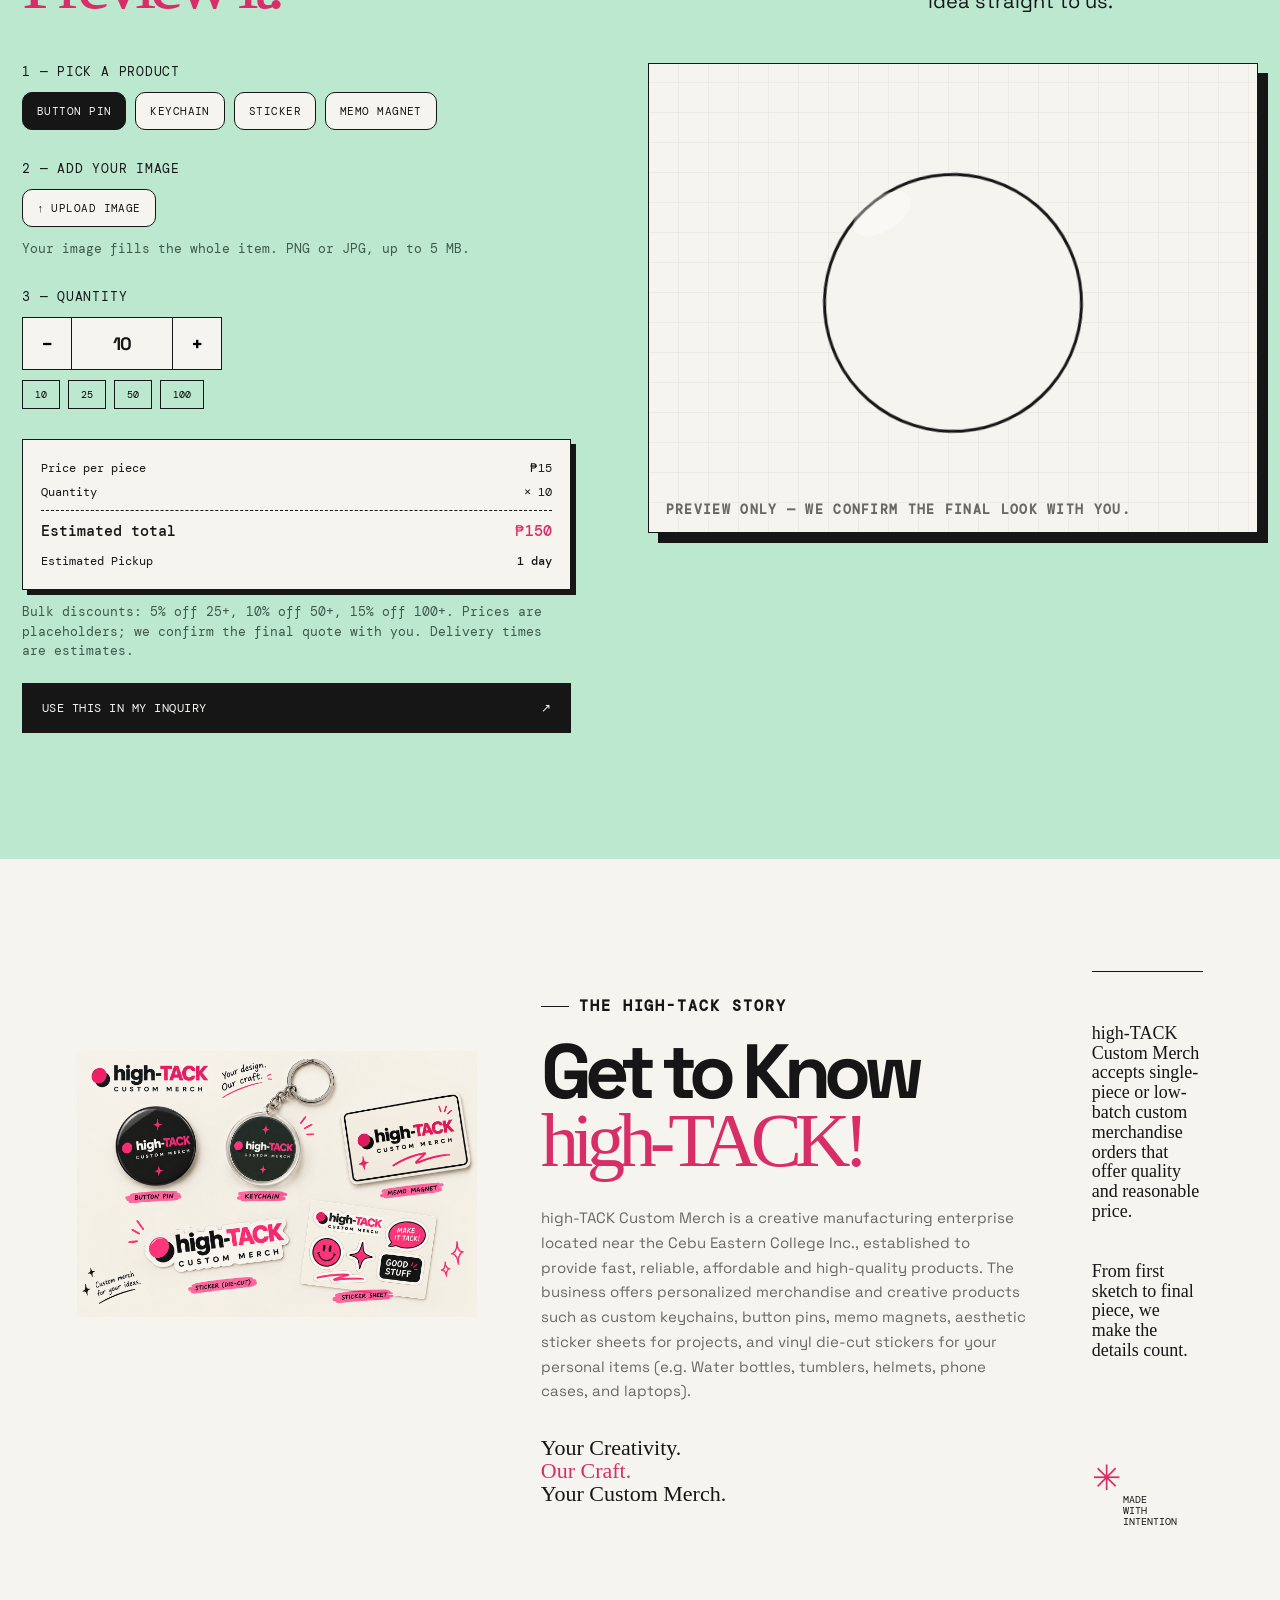
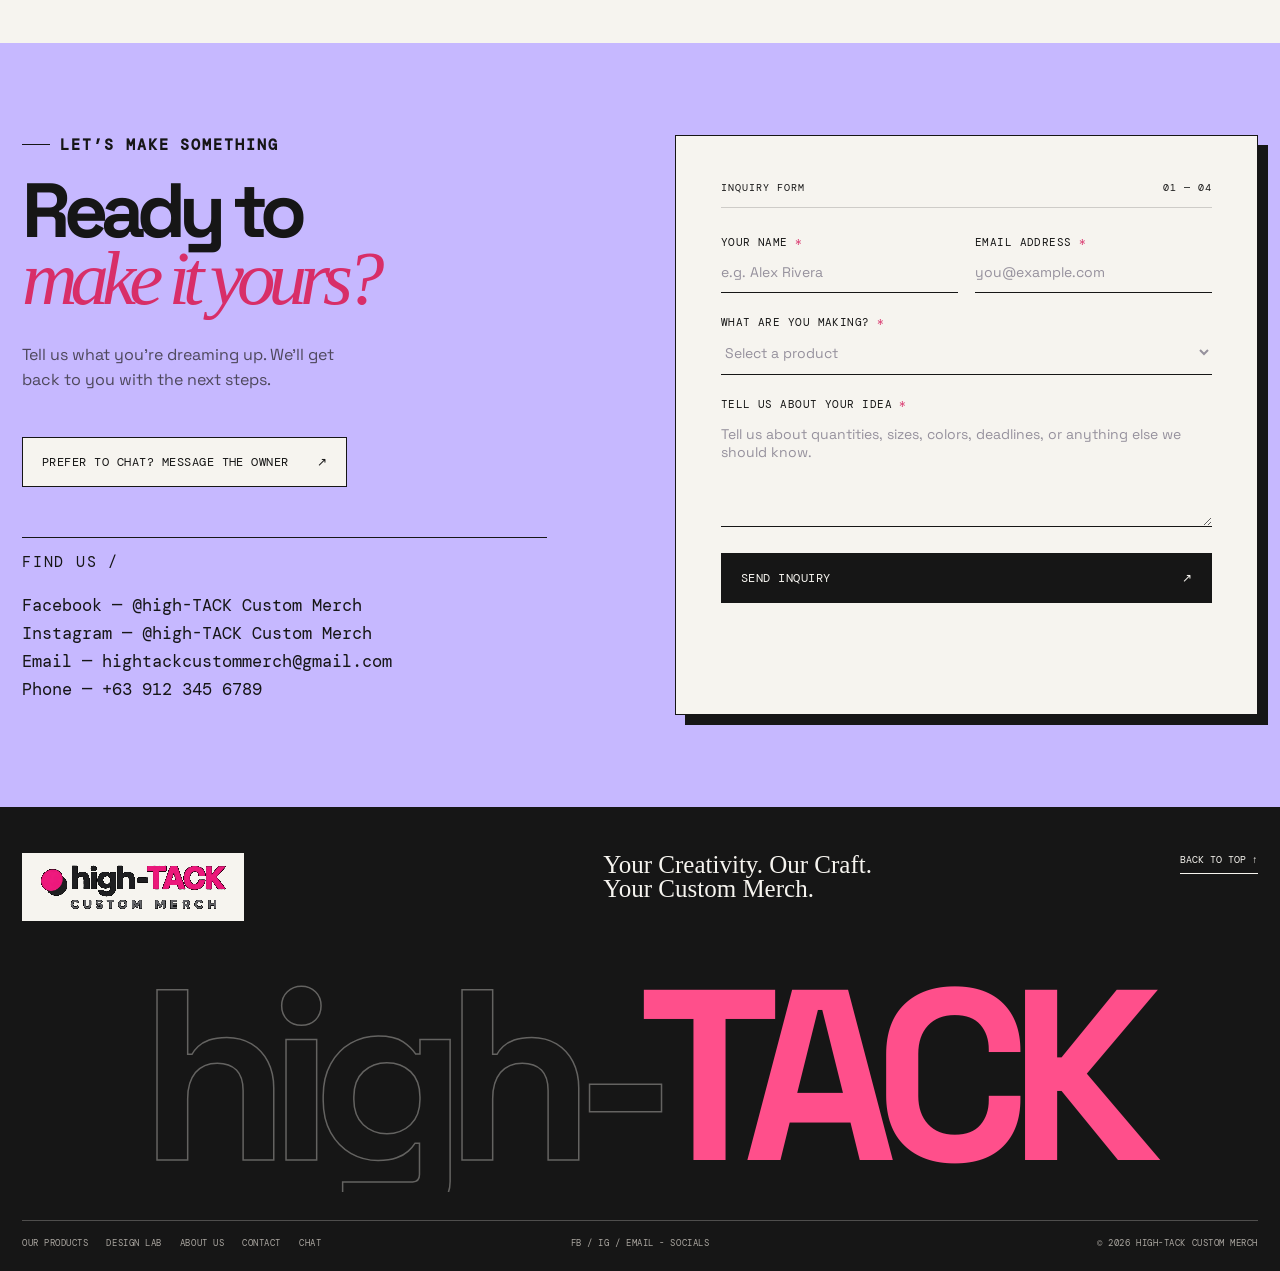
==== commit de598ede: "Merge pull request #4 from xieaan/Initial Updated code files" ====
--- a/index.html
+++ b/index.html
@@ -43,12 +43,17 @@
     <!-- The "tack thread" scroll progress bar -->
     <div class="tack-progress" aria-hidden="true"><span></span></div>
 
+    <!-- Makes the black background of img/logo.jpe transparent, so the logo sits cleanly on the page -->
+    <svg width="0" height="0" style="position: absolute" aria-hidden="true" focusable="false">
+      <filter id="logo-key" color-interpolation-filters="sRGB">
+        <feColorMatrix type="matrix" values="1 0 0 0 0  0 1 0 0 0  0 0 1 0 0  18 18 18 0 -1" />
+      </filter>
+    </svg>
+
     <header class="site-header">
       <nav class="nav-shell" aria-label="Main navigation">
         <a class="brand-lockup" href="#home" aria-label="high-TACK Custom Merch home">
-          <span class="brand-dot" aria-hidden="true"></span>
-          <span class="brand-wordmark">high-<strong>TACK</strong></span>
-          <span class="brand-subline">custom merch</span>
+          <span class="brand-logo"><img src="img/logo.jpe" alt="high-TACK Custom Merch" width="1742" height="903" /></span>
         </a>
         <button class="menu-toggle" type="button" aria-expanded="false" aria-controls="site-menu">
           <span></span><span></span><span></span>
@@ -604,11 +609,9 @@
 
     <footer class="site-footer">
       <div class="footer-main">
-        <a class="brand-lockup footer-brand" href="#home"
-          ><span class="brand-dot" aria-hidden="true"></span
-          ><span class="brand-wordmark">high-<strong>TACK</strong></span
-          ><span class="brand-subline">custom merch</span></a
-        >
+        <a class="brand-lockup footer-brand" href="#home" aria-label="high-TACK Custom Merch home">
+          <span class="brand-logo"><img src="img/logo.jpe" alt="high-TACK Custom Merch" width="1742" height="903" /></span>
+        </a>
         <p class="footer-tagline">Your Creativity. Our Craft.<br />Your Custom Merch.</p>
         <a class="back-to-top" href="#home">Back to top <span aria-hidden="true">↑</span></a>
       </div>
--- a/style.css
+++ b/style.css
@@ -2898,4 +2898,40 @@
 }
 .inquiry-entry:has(.inquiry-status.is-received) {
   border-color: #1f7a4d;
+}
+
+/* ===== LOGO IMAGE (img/logo.jpe) ===== */
+/* The photo has wide black margins, so the wrapper crops it to the logo itself. */
+.brand-logo {
+  display: block;
+  position: relative;
+  width: 184px;
+  aspect-ratio: 1346 / 345;
+  overflow: hidden;
+}
+.brand-logo img {
+  position: absolute;
+  top: -90.43%;
+  left: -15.38%;
+  width: 129.42%;
+  height: auto;
+  max-width: none;
+  filter: url(#logo-key);
+}
+.brand-lockup {
+  display: block;
+}
+/* The logo's dark lettering needs a light backdrop on the dark footer */
+.footer-brand {
+  width: fit-content;
+  padding: 10px 16px;
+  background: var(--paper);
+}
+.footer-brand .brand-logo {
+  width: 190px;
+}
+@media (max-width: 480px) {
+  .brand-logo {
+    width: 150px;
+  }
 }
